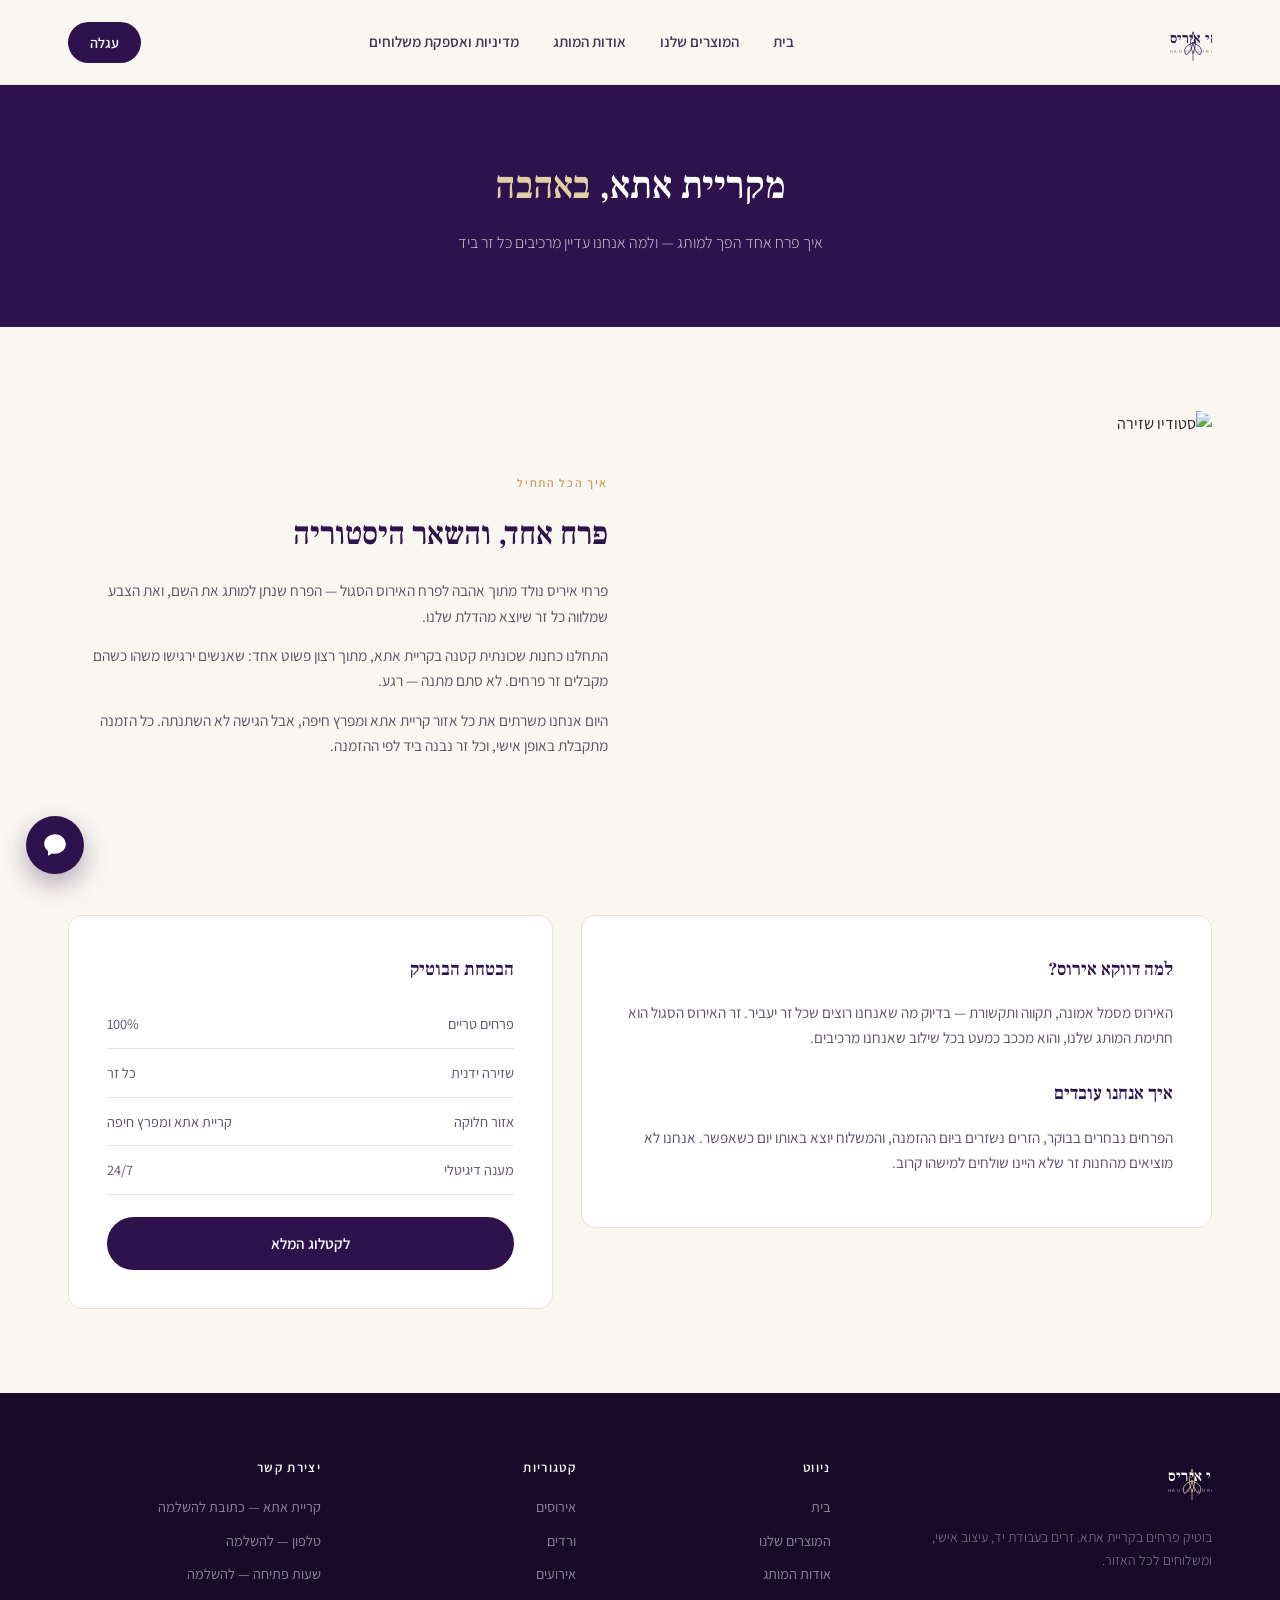
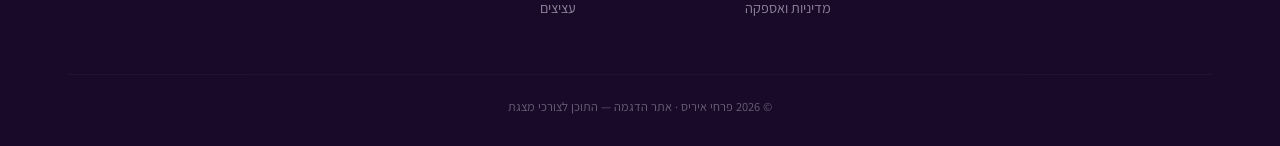
==== about.html @ 7eca82c5 "Add files via upload" ====
<!DOCTYPE html>
<html lang="he" dir="rtl">
<head>
<meta charset="UTF-8" />
<meta name="viewport" content="width=device-width, initial-scale=1.0" />
<title>אודות המותג — פרחי איריס</title>
<link rel="preconnect" href="https://fonts.googleapis.com">
<link href="https://fonts.googleapis.com/css2?family=Frank+Ruhl+Libre:wght@400;500;600;700&family=Assistant:wght@300;400;500;600;700&display=swap" rel="stylesheet">
<style>
:root{
  --iris-deep:#2D124D;
  --iris-night:#180A28;
  --iris-mid:#5B3A87;
  --iris-soft:#F3EEF8;
  --gold:#C5A059;
  --gold-soft:#E3CFA5;
  --cream:#FAF7F2;
  --line:#E6E1DA;
  --input-line:#CCC5B9;
  --muted:#8C7A6B;
  --ink:#241B2E;
  --white:#fff;
  --radius:14px;
}
*{box-sizing:border-box;margin:0;padding:0;}
html{scroll-behavior:smooth;}
body{font-family:'Assistant',sans-serif;background:var(--cream);color:var(--ink);line-height:1.65;overflow-x:hidden;-webkit-font-smoothing:antialiased;}
h1,h2,h3,.serif{font-family:'Frank Ruhl Libre',serif;font-weight:600;}
a{color:inherit;text-decoration:none;}
img{max-width:100%;display:block;}
.container{max-width:1200px;margin:0 auto;padding:0 28px;}
button{font-family:inherit;cursor:pointer;border:none;background:none;}

/* ---------- NAV ---------- */
.nav{position:sticky;top:0;z-index:50;background:rgba(250,247,242,.92);backdrop-filter:blur(14px);border-bottom:1px solid var(--line);}
.nav .container{display:flex;align-items:center;justify-content:space-between;height:84px;gap:24px;}
.brand{display:flex;align-items:center;}
.brand svg{width:190px;height:44px;}
.nav-links{display:flex;gap:34px;font-weight:600;font-size:.94rem;}
.nav-links a{position:relative;padding:4px 0;color:#42354F;transition:color .2s;}
.nav-links a:hover{color:var(--iris-deep);}
.nav-links a::after{content:"";position:absolute;right:0;bottom:-2px;width:0;height:1px;background:var(--gold);transition:width .25s;}
.nav-links a:hover::after{width:100%;}
.cart-btn{position:relative;display:flex;align-items:center;gap:8px;background:var(--iris-deep);color:#fff;padding:11px 22px;border-radius:999px;font-weight:600;font-size:.9rem;transition:background .2s;}
.cart-btn:hover{background:var(--iris-night);}
.cart-badge{position:absolute;top:-6px;left:-6px;background:var(--gold);color:var(--iris-night);font-size:.7rem;min-width:19px;height:19px;border-radius:50%;display:flex;align-items:center;justify-content:center;font-weight:700;}

/* ---------- BUTTONS ---------- */
.btn{display:inline-flex;align-items:center;justify-content:center;gap:9px;padding:14px 30px;border-radius:999px;font-weight:600;font-size:.95rem;transition:all .25s;letter-spacing:.01em;}
.btn-gold{background:var(--gold);color:#fff;}
.btn-gold:hover{background:#B18E48;}
.btn-outline{border:1px solid rgba(255,255,255,.55);color:#fff;}
.btn-outline:hover{background:rgba(255,255,255,.1);border-color:#fff;}
.btn-deep{background:var(--iris-deep);color:#fff;}
.btn-deep:hover{background:var(--iris-night);}
.btn-ghost{border:1px solid var(--input-line);color:var(--iris-deep);}
.btn-ghost:hover{border-color:var(--iris-deep);}

/* ---------- HERO ---------- */
.hero{position:relative;background:linear-gradient(120deg,#2D124D 0%,#3E1C63 55%,#4A2472 100%);color:#fff;padding:84px 0 96px;overflow:hidden;}
.hero::after{content:"";position:absolute;inset:0;background:radial-gradient(ellipse at 20% 30%,rgba(197,160,89,.18),transparent 60%);pointer-events:none;}
.hero .container{display:grid;grid-template-columns:1fr 1fr;align-items:center;gap:64px;position:relative;z-index:2;}
.hero-eyebrow{display:inline-flex;align-items:center;gap:9px;border:1px solid rgba(197,160,89,.5);padding:7px 18px;border-radius:999px;font-size:.78rem;font-weight:600;letter-spacing:.08em;margin-bottom:26px;color:var(--gold-soft);}
.hero-eyebrow .dot{width:6px;height:6px;border-radius:50%;background:var(--gold);}
.hero h1{font-size:3.5rem;line-height:1.18;margin-bottom:22px;font-weight:600;}
.hero h1 em{font-style:normal;color:var(--gold-soft);}
.hero p{font-size:1.08rem;max-width:480px;opacity:.86;margin-bottom:32px;font-weight:300;}
.hero-ctas{display:flex;gap:14px;flex-wrap:wrap;}

.hero-tags{display:flex;gap:10px;flex-wrap:wrap;margin-top:34px;padding-top:26px;border-top:1px solid rgba(255,255,255,.14);}
.hero-tag{display:flex;align-items:center;gap:8px;border:1px solid rgba(255,255,255,.2);border-radius:999px;padding:8px 18px;font-size:.82rem;}
.hero-tag strong{color:var(--gold-soft);font-weight:700;letter-spacing:.02em;}
.hero-tag span{opacity:.78;}

.hero-photo{position:relative;border-radius:var(--radius);overflow:hidden;aspect-ratio:4/5;max-height:520px;box-shadow:0 30px 60px rgba(0,0,0,.35);}
.hero-photo img{width:100%;height:100%;object-fit:cover;}
.hero-photo::after{content:"";position:absolute;inset:0;border:1px solid rgba(197,160,89,.35);border-radius:var(--radius);pointer-events:none;}

/* ---------- SIGNATURE ---------- */
.signature{margin-top:-46px;position:relative;z-index:3;}
.signature-card{background:#fff;border:1px solid var(--line);border-radius:var(--radius);display:flex;align-items:center;justify-content:space-between;gap:30px;padding:30px 38px;box-shadow:0 8px 30px rgba(45,18,77,.07);}
.signature-card .tag{display:inline-block;border:1px solid var(--gold);color:var(--gold);font-weight:600;padding:4px 14px;border-radius:999px;font-size:.72rem;letter-spacing:.06em;margin-bottom:10px;}
.signature-card h3{font-size:1.45rem;color:var(--iris-deep);margin-bottom:4px;}
.signature-card p{color:var(--muted);max-width:460px;font-size:.92rem;}
.signature-price{font-size:1.9rem;font-weight:700;color:var(--iris-deep);white-space:nowrap;font-family:'Frank Ruhl Libre',serif;}

/* ---------- SECTIONS ---------- */
section{padding:84px 0;}
.section-head{text-align:center;max-width:620px;margin:0 auto 46px;}
.section-head .kicker{color:var(--gold);font-weight:600;letter-spacing:.14em;font-size:.74rem;text-transform:uppercase;}
.section-head h2{font-size:2.15rem;color:var(--iris-deep);margin:12px 0 12px;}
.section-head p{color:var(--muted);font-size:.95rem;}

/* ---------- CATEGORIES ---------- */
.cat-grid{display:grid;grid-template-columns:repeat(3,1fr);gap:26px;}
.cat-card{background:#fff;border:1px solid var(--line);border-radius:var(--radius);overflow:hidden;transition:border-color .25s,transform .25s;display:block;}
.cat-card:hover{border-color:var(--gold);transform:translateY(-3px);}
.cat-card .cat-img{height:220px;width:100%;overflow:hidden;}
.cat-card .cat-img img{width:100%;height:100%;object-fit:cover;transition:transform .6s ease;}
.cat-card:hover .cat-img img{transform:scale(1.05);}
.cat-card h4{font-size:1.02rem;font-weight:600;color:var(--iris-deep);padding:18px 20px;text-align:center;font-family:'Frank Ruhl Libre',serif;}
.cat-card.featured{border-color:var(--gold);position:relative;}
.cat-card.featured::before{content:"חתימת המותג";position:absolute;top:14px;right:14px;z-index:2;background:rgba(24,10,40,.82);backdrop-filter:blur(4px);color:var(--gold-soft);font-size:.68rem;font-weight:600;padding:5px 13px;border-radius:999px;letter-spacing:.04em;}

/* ---------- PRODUCTS ---------- */
.product-grid{display:grid;grid-template-columns:repeat(4,1fr);gap:24px;}
.product-card{background:#fff;border:1px solid var(--line);border-radius:var(--radius);overflow:hidden;transition:border-color .25s,transform .25s;display:flex;flex-direction:column;}
.product-card:hover{border-color:var(--gold);transform:translateY(-3px);}
.product-art{height:250px;position:relative;overflow:hidden;background:var(--iris-soft);}
.product-art img{width:100%;height:100%;object-fit:cover;transition:transform .6s ease;}
.product-card:hover .product-art img{transform:scale(1.05);}
.badge-stack{position:absolute;top:12px;right:12px;display:flex;flex-direction:column;gap:6px;align-items:flex-end;z-index:2;}
.badge-stack .badge{background:rgba(24,10,40,.78);backdrop-filter:blur(5px);color:var(--gold-soft);font-size:.66rem;font-weight:600;padding:5px 12px;border-radius:999px;white-space:nowrap;letter-spacing:.02em;}
.badge-stack .badge.bestseller{background:var(--gold);color:#fff;}
.product-body{padding:20px;flex:1;display:flex;flex-direction:column;gap:7px;}
.product-body h4{font-size:1.05rem;color:var(--iris-deep);font-family:'Frank Ruhl Libre',serif;}
.product-body p{font-size:.85rem;color:var(--muted);flex:1;line-height:1.6;}
.product-foot{display:flex;align-items:center;justify-content:space-between;margin-top:14px;padding-top:14px;border-top:1px solid var(--line);}
.price{font-weight:700;font-size:1.12rem;color:var(--iris-deep);font-family:'Frank Ruhl Libre',serif;}
.add-btn{border:1px solid var(--input-line);color:var(--iris-deep);padding:8px 18px;border-radius:999px;font-weight:600;font-size:.82rem;transition:all .2s;}
.add-btn:hover{background:var(--iris-deep);color:#fff;border-color:var(--iris-deep);}

.cat-filters{display:flex;gap:10px;justify-content:center;flex-wrap:wrap;margin-bottom:42px;}
.cat-filters button{padding:9px 20px;border-radius:999px;background:transparent;border:1px solid var(--line);font-weight:600;font-size:.86rem;color:var(--muted);transition:all .2s;}
.cat-filters button:hover{border-color:var(--gold);color:var(--iris-deep);}
.cat-filters button.active{background:var(--iris-deep);color:#fff;border-color:var(--iris-deep);}

/* ---------- DELIVERY CHECKER (thin horizontal) ---------- */
.delivery-strip{border-top:1px solid var(--line);border-bottom:1px solid var(--line);padding:26px 0;background:transparent;}
.delivery-strip .container{display:flex;align-items:center;gap:22px;flex-wrap:wrap;}
.delivery-strip .dc-label{display:flex;align-items:center;gap:11px;font-weight:600;color:var(--iris-deep);font-size:.95rem;white-space:nowrap;}
.delivery-strip .dc-label small{display:block;font-weight:400;color:var(--muted);font-size:.8rem;}
.delivery-form{display:flex;gap:10px;flex:1;min-width:280px;}
.delivery-form input{flex:1;background:transparent;border:none;border-bottom:1px solid var(--input-line);padding:10px 4px;font-family:inherit;font-size:.92rem;color:var(--ink);transition:border-color .2s;}
.delivery-form input:focus{outline:none;border-bottom-color:var(--gold);}
.delivery-form button{background:var(--gold);color:#fff;padding:11px 26px;border-radius:999px;font-weight:600;font-size:.86rem;white-space:nowrap;transition:background .2s;}
.delivery-form button:hover{background:#B18E48;}
.dc-result{width:100%;font-size:.88rem;font-weight:600;display:none;padding-top:4px;}
.dc-result.ok{display:block;color:#3E7A50;}
.dc-result.no{display:block;color:#A8515F;}

/* ---------- STORY ---------- */
.story{background:#fff;border-top:1px solid var(--line);border-bottom:1px solid var(--line);}
.story .container{display:grid;grid-template-columns:1fr 1fr;align-items:center;gap:64px;}
.story-photo{border-radius:var(--radius);overflow:hidden;aspect-ratio:1/1;max-height:420px;}
.story-photo img{width:100%;height:100%;object-fit:cover;}
.story-text .kicker{color:var(--gold);font-weight:600;font-size:.74rem;text-transform:uppercase;letter-spacing:.14em;}
.story-text h2{font-size:2rem;color:var(--iris-deep);margin:12px 0 18px;}
.story-text p{color:#5C5064;margin-bottom:14px;font-size:.96rem;}

/* ---------- CONCIERGE ---------- */
.concierge{background:var(--iris-night);color:#fff;border-radius:var(--radius);padding:62px 52px;border:1px solid rgba(197,160,89,.25);}
.concierge-inner{display:flex;align-items:center;justify-content:space-between;gap:44px;flex-wrap:wrap;}
.concierge h2{font-size:1.85rem;margin-bottom:12px;}
.concierge h2 em{font-style:normal;color:var(--gold-soft);}
.concierge p{opacity:.8;max-width:460px;font-size:.95rem;font-weight:300;}
.concierge-bubble{background:rgba(255,255,255,.05);border:1px solid rgba(255,255,255,.14);border-radius:var(--radius);padding:22px 26px;max-width:320px;}
.concierge-bubble .who{display:flex;align-items:center;gap:10px;font-weight:600;margin-bottom:10px;font-size:.9rem;}
.concierge-bubble .who .avatar{width:34px;height:34px;border-radius:50%;background:var(--gold);display:flex;align-items:center;justify-content:center;color:#fff;font-weight:700;font-size:.9rem;}
.concierge-bubble p{font-size:.88rem;opacity:.82;font-weight:300;}

/* ---------- FOOTER ---------- */
footer{background:var(--iris-night);color:#CFC4DA;padding:64px 0 28px;}
.footer-grid{display:grid;grid-template-columns:1.6fr 1fr 1fr 1.2fr;gap:44px;margin-bottom:44px;}
.footer-brand svg{width:200px;height:46px;margin-bottom:14px;}
.footer-grid p{opacity:.6;max-width:290px;font-size:.88rem;font-weight:300;}
footer h5{color:#fff;margin-bottom:16px;font-size:.82rem;letter-spacing:.1em;text-transform:uppercase;font-weight:600;}
footer ul{list-style:none;}
footer li{margin-bottom:10px;opacity:.65;font-size:.9rem;}
footer a:hover{color:var(--gold-soft);}
.footer-bottom{border-top:1px solid rgba(255,255,255,.08);padding-top:22px;text-align:center;font-size:.78rem;opacity:.45;}

/* ---------- CART DRAWER ---------- */
.overlay{position:fixed;inset:0;background:rgba(24,10,40,.5);opacity:0;pointer-events:none;transition:opacity .3s;z-index:80;}
.overlay.open{opacity:1;pointer-events:auto;}
.cart-drawer{position:fixed;top:0;left:0;height:100%;width:400px;max-width:92vw;background:#fff;transform:translateX(-100%);transition:transform .35s cubic-bezier(.4,0,.2,1);z-index:90;display:flex;flex-direction:column;}
.cart-drawer.open{transform:translateX(0);}
.cart-head{padding:24px;border-bottom:1px solid var(--line);display:flex;align-items:center;justify-content:space-between;}
.cart-head h3{color:var(--iris-deep);font-size:1.1rem;}
.cart-close{font-size:1.3rem;color:var(--muted);}
.cart-items{flex:1;overflow-y:auto;padding:10px 24px;}
.cart-row{display:flex;gap:14px;align-items:center;padding:16px 0;border-bottom:1px solid var(--line);}
.cart-row .thumb{width:62px;height:62px;border-radius:10px;flex-shrink:0;overflow:hidden;}
.cart-row .thumb img{width:100%;height:100%;object-fit:cover;}
.cart-row .info{flex:1;}
.cart-row .info h5{font-size:.92rem;color:var(--iris-deep);font-weight:600;}
.cart-row .qty{display:flex;align-items:center;gap:10px;margin-top:6px;}
.cart-row .qty button{width:24px;height:24px;border-radius:50%;border:1px solid var(--line);color:var(--iris-deep);font-weight:600;line-height:1;}
.cart-row .remove{color:#A8515F;font-size:.76rem;margin-top:5px;}
.cart-foot{padding:22px 24px;border-top:1px solid var(--line);}
.cart-total{display:flex;justify-content:space-between;font-weight:700;font-size:1.1rem;color:var(--iris-deep);margin-bottom:16px;}
.cart-empty{text-align:center;padding:60px 20px;color:var(--muted);font-size:.92rem;}

/* ---------- CHAT ---------- */
.chat-launcher{position:fixed;bottom:26px;left:26px;z-index:95;width:58px;height:58px;border-radius:50%;background:var(--iris-deep);display:flex;align-items:center;justify-content:center;box-shadow:0 10px 26px rgba(45,18,77,.35);transition:transform .25s;}
.chat-launcher:hover{transform:scale(1.06);}
.chat-launcher svg{width:26px;height:26px;color:#fff;}
.chat-panel{position:fixed;bottom:98px;left:26px;width:370px;max-width:90vw;height:520px;max-height:72vh;background:#fff;border-radius:var(--radius);box-shadow:0 26px 60px rgba(24,10,40,.3);display:flex;flex-direction:column;overflow:hidden;z-index:96;transform:translateY(16px) scale(.97);opacity:0;pointer-events:none;transition:all .25s;}
.chat-panel.open{transform:translateY(0) scale(1);opacity:1;pointer-events:auto;}
.chat-head{background:var(--iris-deep);color:#fff;padding:16px 20px;display:flex;align-items:center;gap:12px;}
.chat-head .avatar{width:36px;height:36px;border-radius:50%;background:var(--gold);color:#fff;display:flex;align-items:center;justify-content:center;font-weight:700;}
.chat-head h4{font-size:.92rem;font-weight:600;}
.chat-head span{font-size:.72rem;opacity:.7;}
.chat-close{margin-right:auto;color:#fff;font-size:1.1rem;opacity:.7;}
.chat-body{flex:1;overflow-y:auto;padding:18px;display:flex;flex-direction:column;gap:10px;background:var(--cream);}
.msg{max-width:82%;padding:11px 15px;border-radius:14px;font-size:.88rem;line-height:1.6;}
.msg.bot{background:#fff;border:1px solid var(--line);align-self:flex-start;border-bottom-left-radius:4px;}
.msg.user{background:var(--iris-deep);color:#fff;align-self:flex-end;border-bottom-right-radius:4px;}
.chat-input-row{display:flex;gap:8px;padding:14px;border-top:1px solid var(--line);background:#fff;}
.chat-input-row input{flex:1;border:1px solid var(--input-line);border-radius:999px;padding:11px 18px;font-family:inherit;font-size:.88rem;}
.chat-input-row input:focus{outline:none;border-color:var(--gold);}
.chat-input-row button{background:var(--iris-deep);color:#fff;width:40px;height:40px;border-radius:50%;display:flex;align-items:center;justify-content:center;flex-shrink:0;}
.chat-input-row button svg{width:17px;height:17px;}
.typing{display:flex;gap:4px;}
.typing span{width:6px;height:6px;border-radius:50%;background:#B9A6D0;animation:blink 1.2s infinite;}
.typing span:nth-child(2){animation-delay:.2s;}
.typing span:nth-child(3){animation-delay:.4s;}
@keyframes blink{0%,100%{opacity:.3;}50%{opacity:1;}}

/* ---------- CHECKOUT ---------- */
.checkout-shell{border:1px solid var(--line);border-radius:var(--radius);overflow:hidden;display:grid;grid-template-columns:1.35fr 1fr;background:#fff;min-height:560px;}
.checkout-main{padding:38px 40px;}
.checkout-aside{background:var(--iris-night);color:#fff;padding:38px 34px;}
.checkout-aside h3{color:#fff;font-size:1.05rem;margin-bottom:22px;padding-bottom:14px;border-bottom:1px solid rgba(255,255,255,.12);letter-spacing:.02em;}
.checkout-aside .order-line{display:flex;justify-content:space-between;padding:12px 0;border-bottom:1px solid rgba(255,255,255,.08);font-size:.88rem;color:#D6CBE0;}
.checkout-aside .order-line span:last-child{color:var(--gold-soft);font-weight:600;white-space:nowrap;}
.checkout-aside .order-total{display:flex;justify-content:space-between;align-items:baseline;margin-top:22px;padding-top:18px;border-top:1px solid rgba(197,160,89,.3);}
.checkout-aside .order-total span:first-child{font-size:.9rem;opacity:.75;}
.checkout-aside .order-total span:last-child{font-size:1.6rem;font-weight:700;color:var(--gold-soft);font-family:'Frank Ruhl Libre',serif;}
.checkout-aside .aside-note{margin-top:26px;padding-top:20px;border-top:1px solid rgba(255,255,255,.08);font-size:.8rem;opacity:.55;line-height:1.7;font-weight:300;}
.checkout-empty{color:rgba(255,255,255,.5);font-size:.88rem;}
.checkout-empty a{color:var(--gold-soft);text-decoration:underline;}

.checkout-progress{display:flex;align-items:center;margin-bottom:34px;}
.checkout-progress .step{display:flex;align-items:center;gap:10px;}
.checkout-progress .circle{width:30px;height:30px;border-radius:50%;border:1px solid var(--input-line);color:var(--muted);font-weight:600;display:flex;align-items:center;justify-content:center;font-size:.82rem;transition:all .3s;flex-shrink:0;}
.checkout-progress .label{font-size:.82rem;font-weight:600;color:var(--muted);transition:color .3s;white-space:nowrap;}
.checkout-progress .line{flex:1;height:1px;background:var(--line);margin:0 16px;}
.checkout-progress .step.active .circle{background:var(--iris-deep);border-color:var(--iris-deep);color:#fff;}
.checkout-progress .step.active .label{color:var(--iris-deep);}
.checkout-progress .step.done .circle{background:var(--gold);border-color:var(--gold);color:#fff;}
.checkout-progress .step.done .label{color:var(--gold);}
@media(max-width:700px){.checkout-progress .label{display:none;}}

.step-panel{display:none;}
.step-panel.active{display:block;}
.checkout-main h3{color:var(--iris-deep);font-size:1.15rem;margin-bottom:6px;}
.checkout-main .sub{color:var(--muted);font-size:.86rem;margin-bottom:24px;}
.field{margin-bottom:18px;}
.field label{display:block;font-weight:600;font-size:.78rem;color:var(--muted);margin-bottom:7px;letter-spacing:.02em;}
.field input,.field textarea{width:100%;padding:12px 14px;border:1px solid var(--input-line);border-radius:8px;font-family:inherit;font-size:.92rem;color:var(--ink);background:#fff;transition:border-color .2s;}
.field input:focus,.field textarea:focus{outline:none;border-color:var(--gold);}
.field-row{display:grid;grid-template-columns:1fr 1fr;gap:14px;}
.demo-flag{border:1px solid var(--gold);background:rgba(197,160,89,.07);color:#8A6B2E;padding:11px 15px;border-radius:8px;font-size:.82rem;font-weight:600;margin-bottom:22px;}

.tone-buttons{display:flex;gap:8px;flex-wrap:wrap;margin-bottom:16px;}
.tone-btn{padding:9px 17px;border-radius:999px;border:1px solid var(--input-line);font-weight:600;font-size:.82rem;color:var(--iris-deep);transition:all .2s;}
.tone-btn:hover{border-color:var(--gold);background:rgba(197,160,89,.08);}
.tone-btn.active{background:var(--iris-deep);color:#fff;border-color:var(--iris-deep);}
.tone-btn.loading{opacity:.5;pointer-events:none;}
.greeting-card{background:var(--cream);border:1px solid var(--line);border-radius:10px;padding:20px;}
.greeting-card textarea{width:100%;min-height:110px;border:none;background:none;font-family:'Frank Ruhl Libre',serif;font-size:1.02rem;color:var(--iris-deep);resize:vertical;line-height:1.75;padding:0;}
.greeting-card textarea:focus{outline:none;}
.regen-row{display:flex;justify-content:flex-end;margin-top:10px;}
.regen-btn{font-size:.8rem;color:var(--muted);display:flex;align-items:center;gap:6px;transition:color .2s;}
.regen-btn:hover{color:var(--gold);}
.step-nav{display:flex;justify-content:space-between;margin-top:28px;gap:14px;}

.success-screen{text-align:center;padding:90px 20px;background:#fff;border:1px solid var(--line);border-radius:var(--radius);}
.success-screen .check{width:76px;height:76px;border-radius:50%;background:rgba(197,160,89,.12);color:var(--gold);display:flex;align-items:center;justify-content:center;margin:0 auto 24px;}
.success-screen .check svg{width:38px;height:38px;}
.success-screen h2{color:var(--iris-deep);margin-bottom:12px;}
.success-screen p{color:var(--muted);margin-bottom:6px;font-size:.92rem;}

/* ---------- PAGE HEADER (about / policy) ---------- */
.page-head{background:var(--iris-deep);color:#fff;padding:70px 0;text-align:center;}
.page-head h1{font-size:2.4rem;margin-bottom:12px;}
.page-head h1 em{font-style:normal;color:var(--gold-soft);}
.page-head p{opacity:.75;max-width:560px;margin:0 auto;font-weight:300;}
.panel{background:#fff;border:1px solid var(--line);border-radius:var(--radius);padding:38px;}
.panel h3{color:var(--iris-deep);margin-bottom:16px;font-size:1.15rem;}
.panel p{color:#5C5064;font-size:.95rem;margin-bottom:14px;}
.policy-grid{display:grid;grid-template-columns:1.3fr 1fr;gap:28px;align-items:start;}
.order-line{display:flex;justify-content:space-between;padding:12px 0;border-bottom:1px solid var(--line);font-size:.9rem;color:#5C5064;}

/* ---------- RESPONSIVE ---------- */
@media(max-width:980px){
  .hero .container{grid-template-columns:1fr;text-align:center;}
  .hero p{margin-inline:auto;}
  .hero-ctas,.hero-tags{justify-content:center;}
  .hero-photo{max-height:380px;order:-1;}
  .cat-grid{grid-template-columns:repeat(2,1fr);}
  .product-grid{grid-template-columns:repeat(2,1fr);}
  .footer-grid{grid-template-columns:1fr 1fr;}
  .story .container{grid-template-columns:1fr;}
  .checkout-shell{grid-template-columns:1fr;}
  .policy-grid{grid-template-columns:1fr;}
  .nav-links{display:none;}
  .concierge-inner{flex-direction:column;text-align:center;}
}
@media(max-width:560px){
  .hero h1{font-size:2.3rem;}
  .cat-grid,.product-grid,.footer-grid{grid-template-columns:1fr;}
  .chat-panel{width:94vw;left:3vw;}
  .signature-card{flex-direction:column;text-align:center;}
  .checkout-main,.checkout-aside{padding:28px 22px;}
  .brand svg{width:150px;}
}

</style>
</head>
<body>

<nav class="nav">
  <div class="container">
    <a href="index.html" class="brand">
      <svg viewBox="0 0 450 100" xmlns="http://www.w3.org/2000/svg">
        <g transform="translate(370, 12)" fill="none" stroke="#2D124D" stroke-width="1.8" stroke-linecap="round" stroke-linejoin="round">
          <path d="M35 15 C30 28 25 40 35 65 C45 40 40 28 35 15 Z"/>
          <path d="M35 40 C20 45 10 55 18 68 C28 65 32 52 35 40 Z"/>
          <path d="M35 40 C50 45 60 55 52 68 C42 65 38 52 35 40 Z"/>
          <line x1="35" y1="65" x2="35" y2="82" stroke="#2D124D" stroke-width="1.5"/>
        </g>
        <text x="350" y="52" text-anchor="end" font-family="'Frank Ruhl Libre',serif" font-size="34" font-weight="600" fill="#2D124D" letter-spacing="1">פרחי איריס</text>
        <text x="350" y="76" text-anchor="end" font-family="'Assistant',sans-serif" font-size="11" font-weight="500" fill="#8C7A6B" letter-spacing="4">HAUTE FLORAL STUDIO</text>
      </svg>
    </a>
    <div class="nav-links">
      <a href="index.html">בית</a>
      <a href="catalog.html">המוצרים שלנו</a>
      <a href="about.html">אודות המותג</a>
      <a href="policy.html">מדיניות ואספקת משלוחים</a>
    </div>
    <button class="cart-btn" onclick="openCart()">עגלה <span class="cart-badge" style="display:none">0</span></button>
  </div>
</nav>

<header class="page-head">
  <div class="container">
    <h1>מקריית אתא, <em>באהבה</em></h1>
    <p>איך פרח אחד הפך למותג — ולמה אנחנו עדיין מרכיבים כל זר ביד</p>
  </div>
</header>

<section>
  <div class="container">
    <div class="story" style="background:none;border:none;padding:0">
      <div class="container" style="padding:0">
        <div class="story-photo">
          <img src="https://images.unsplash.com/photo-1561181286-d3fee7d55364?auto=format&fit=crop&w=800&q=85" alt="סטודיו שזירה" />
        </div>
        <div class="story-text">
          <span class="kicker">איך הכל התחיל</span>
          <h2>פרח אחד, והשאר היסטוריה</h2>
          <p>פרחי איריס נולד מתוך אהבה לפרח האירוס הסגול — הפרח שנתן למותג את השם, ואת הצבע שמלווה כל זר שיוצא מהדלת שלנו.</p>
          <p>התחלנו כחנות שכונתית קטנה בקריית אתא, מתוך רצון פשוט אחד: שאנשים ירגישו משהו כשהם מקבלים זר פרחים. לא סתם מתנה — רגע.</p>
          <p>היום אנחנו משרתים את כל אזור קריית אתא ומפרץ חיפה, אבל הגישה לא השתנתה. כל הזמנה מתקבלת באופן אישי, וכל זר נבנה ביד לפי ההזמנה.</p>
        </div>
      </div>
    </div>
  </div>
</section>

<section style="padding-top:0">
  <div class="container">
    <div class="policy-grid">
      <div class="panel">
        <h3>למה דווקא אירוס?</h3>
        <p>האירוס מסמל אמונה, תקווה ותקשורת — בדיוק מה שאנחנו רוצים שכל זר יעביר. זר האירוס הסגול הוא חתימת המותג שלנו, והוא מככב כמעט בכל שילוב שאנחנו מרכיבים.</p>
        <h3 style="margin-top:28px">איך אנחנו עובדים</h3>
        <p>הפרחים נבחרים בבוקר, הזרים נשזרים ביום ההזמנה, והמשלוח יוצא באותו יום כשאפשר. אנחנו לא מוציאים מהחנות זר שלא היינו שולחים למישהו קרוב.</p>
      </div>
      <div class="panel">
        <h3>הבטחת הבוטיק</h3>
        <div class="order-line"><span>פרחים טריים</span><span>100%</span></div>
        <div class="order-line"><span>שזירה ידנית</span><span>כל זר</span></div>
        <div class="order-line"><span>אזור חלוקה</span><span>קריית אתא ומפרץ חיפה</span></div>
        <div class="order-line"><span>מענה דיגיטלי</span><span>24/7</span></div>
        <a href="catalog.html" class="btn btn-deep" style="width:100%;margin-top:22px">לקטלוג המלא</a>
      </div>
    </div>
  </div>
</section>

<footer id="contact">
  <div class="container">
    <div class="footer-grid">
      <div>
        <div class="footer-brand">
          <svg viewBox="0 0 450 100" xmlns="http://www.w3.org/2000/svg">
            <g transform="translate(370, 12)" fill="none" stroke="#E3CFA5" stroke-width="1.8" stroke-linecap="round" stroke-linejoin="round">
              <path d="M35 15 C30 28 25 40 35 65 C45 40 40 28 35 15 Z"/>
              <path d="M35 40 C20 45 10 55 18 68 C28 65 32 52 35 40 Z"/>
              <path d="M35 40 C50 45 60 55 52 68 C42 65 38 52 35 40 Z"/>
              <line x1="35" y1="65" x2="35" y2="82" stroke="#E3CFA5" stroke-width="1.5"/>
            </g>
            <text x="350" y="52" text-anchor="end" font-family="'Frank Ruhl Libre',serif" font-size="34" font-weight="600" fill="#ffffff" letter-spacing="1">פרחי איריס</text>
            <text x="350" y="76" text-anchor="end" font-family="'Assistant',sans-serif" font-size="11" font-weight="500" fill="#A99BB5" letter-spacing="4">HAUTE FLORAL STUDIO</text>
          </svg>
        </div>
        <p>בוטיק פרחים בקריית אתא. זרים בעבודת יד, עיצוב אישי, ומשלוחים לכל האזור.</p>
      </div>
      <div>
        <h5>ניווט</h5>
        <ul>
          <li><a href="index.html">בית</a></li>
          <li><a href="catalog.html">המוצרים שלנו</a></li>
          <li><a href="about.html">אודות המותג</a></li>
          <li><a href="policy.html">מדיניות ואספקה</a></li>
        </ul>
      </div>
      <div>
        <h5>קטגוריות</h5>
        <ul>
          <li><a href="catalog.html#signature">אירוסים</a></li>
          <li><a href="catalog.html#roses">ורדים</a></li>
          <li><a href="catalog.html#events">אירועים</a></li>
          <li><a href="catalog.html#plants">עציצים</a></li>
        </ul>
      </div>
      <div>
        <h5>יצירת קשר</h5>
        <ul>
          <li>קריית אתא — כתובת להשלמה</li>
          <li>טלפון — להשלמה</li>
          <li>שעות פתיחה — להשלמה</li>
        </ul>
      </div>
    </div>
    <div class="footer-bottom">© <span id="year"></span> פרחי איריס · אתר הדגמה — התוכן לצורכי מצגת</div>
  </div>
</footer>

<div class="overlay" id="cartOverlay" onclick="closeCart()"></div>
<div class="cart-drawer" id="cartDrawer">
  <div class="cart-head"><h3>העגלה שלך</h3><button class="cart-close" onclick="closeCart()">✕</button></div>
  <div class="cart-items" id="cartItems"></div>
  <div class="cart-foot">
    <div class="cart-total"><span>סה"כ</span><span id="cartTotalValue">₪0</span></div>
    <a href="checkout.html" class="btn btn-deep" style="width:100%">מעבר לתשלום</a>
  </div>
</div>

<button class="chat-launcher" onclick="toggleChat()" aria-label="פתח צ'אט">
  <svg viewBox="0 0 24 24" fill="currentColor"><path d="M12 2C6.48 2 2 5.94 2 10.75c0 2.62 1.36 4.96 3.5 6.53V22l4.02-2.2c.8.15 1.62.23 2.48.23 5.52 0 10-3.94 10-8.75S17.52 2 12 2z"/></svg>
</button>
<div class="chat-panel" id="chatPanel">
  <div class="chat-head">
    <div class="avatar">מ</div>
    <div><h4>מיכל</h4><span>הסוכנת הדיגיטלית · פרחי איריס</span></div>
    <button class="chat-close" onclick="toggleChat()">✕</button>
  </div>
  <div class="chat-body" id="chatBody"></div>
  <form class="chat-input-row" onsubmit="sendChat(event)">
    <input type="text" id="chatInput" placeholder="כתבו הודעה..." autocomplete="off" />
    <button type="submit" aria-label="שלח"><svg viewBox="0 0 24 24" fill="currentColor"><path d="M2 21l21-9L2 3v7l15 2-15 2z"/></svg></button>
  </form>
</div>

<script>
/* פרחי איריס — קטלוג מוצרים (תמונות דוגמה — להחלפה בצילומים אמיתיים של החנות) */

const IMG = {
  iris: "https://images.pexels.com/photos/193039/pexels-photo-193039.jpeg?auto=compress&cs=tinysrgb&w=900",
  irisWhite: "https://images.unsplash.com/photo-1490750967868-88aa4486c946?auto=format&fit=crop&w=900&q=80",
  redRoses: "https://images.unsplash.com/photo-1526047932273-341f2a7631f9?auto=format&fit=crop&w=900&q=80",
  pastelRoses: "https://images.unsplash.com/photo-1487070183336-b863922373d4?auto=format&fit=crop&w=900&q=80",
  seasonal: "https://images.unsplash.com/photo-1563241527-3004b7be0ffd?auto=format&fit=crop&w=900&q=80",
  event: "https://images.unsplash.com/photo-1521520368710-3ab197656d60?auto=format&fit=crop&w=900&q=80",
  thanks: "https://images.unsplash.com/photo-1519378058457-4c29a0a2efac?auto=format&fit=crop&w=900&q=80",
  sympathy: "https://images.unsplash.com/photo-1455659817273-f96807779a8a?auto=format&fit=crop&w=900&q=80",
  orchid: "https://images.unsplash.com/photo-1618080578815-335456280012?auto=format&fit=crop&w=900&q=80",
  studio: "https://images.unsplash.com/photo-1561181286-d3fee7d55364?auto=format&fit=crop&w=1000&q=85",
};

const PRODUCTS = [
  {
    id: "iris-signature",
    name: "זר האירוס הסגול",
    tag: "חתימת פרחי איריס",
    category: "signature",
    desc: "הזר שעליו נבנה המותג — אירוסים סגולים טריים, עטופים בעדינות עם ירק טבעי.",
    price: 189,
    oldPrice: null,
    img: IMG.iris,
    badges: ["הכי נמכר", "טרי מהבוקר"],
  },
  {
    id: "iris-white-rose",
    name: "אירוסים וורדים לבנים",
    tag: null,
    category: "signature",
    desc: "שילוב עדין של אירוסים סגולים וורדים לבנים — קלאסי ומרגש.",
    price: 219,
    oldPrice: 249,
    img: IMG.irisWhite,
    badges: ["טרי מהבוקר"],
  },
  {
    id: "red-roses-classic",
    name: "זר ורדים אדומים קלאסי",
    tag: null,
    category: "roses",
    desc: "12 ורדים אדומים טריים, זר מושלם לרגעים רומנטיים.",
    price: 159,
    oldPrice: null,
    img: IMG.redRoses,
    badges: ["הכי נמכר"],
  },
  {
    id: "pastel-roses",
    name: "זר ורדים פסטל",
    tag: null,
    category: "roses",
    desc: "ורדים בגווני אפרסק וורוד רך, עדינים ומלאי אור.",
    price: 169,
    oldPrice: null,
    img: IMG.pastelRoses,
    badges: [],
  },
  {
    id: "seasonal-mix",
    name: "זר צבעוני עונתי",
    tag: "פופולרי",
    category: "seasonal",
    desc: "מבחר הפרחים הטריים ביותר של השבוע — כל זר קצת שונה, כולם קסומים.",
    price: 139,
    oldPrice: null,
    img: IMG.seasonal,
    badges: ["טרי מהבוקר", "משלוח מהיר"],
  },
  {
    id: "event-luxury",
    name: "זר לאירוע מפואר",
    tag: null,
    category: "events",
    desc: "זר גדול ומרשים לחתונות, ימי הולדת עגולים ואירועים מיוחדים.",
    price: 349,
    oldPrice: 390,
    img: IMG.event,
    badges: [],
  },
  {
    id: "thank-you-small",
    name: 'זר "תודה" עדין',
    tag: null,
    category: "thanks",
    desc: "זר קטן וקסום שאומר תודה בדיוק כמו שצריך.",
    price: 99,
    oldPrice: null,
    img: IMG.thanks,
    badges: ["משלוח מהיר"],
  },
  {
    id: "sympathy-white",
    name: "זר ניחומים לבן וסגול",
    tag: null,
    category: "sympathy",
    desc: "זר רגוע ומכבד, לבן וסגול, לרגעים של תמיכה ואהבה.",
    price: 179,
    oldPrice: null,
    img: IMG.sympathy,
    badges: [],
  },
  {
    id: "orchid-plant",
    name: "עציץ סחלב סגול",
    tag: null,
    category: "plants",
    desc: "סחלב מרשים בעציץ מעוצב — מתנה שנשארת ופורחת שוב ושוב.",
    price: 129,
    oldPrice: null,
    img: IMG.orchid,
    badges: [],
  },
];

const CATEGORIES = [
  { id: "signature", name: "אירוסים · חתימת המותג", featured: true, img: IMG.iris },
  { id: "roses", name: "ורדים", img: IMG.redRoses },
  { id: "seasonal", name: "זרים עונתיים", img: IMG.seasonal },
  { id: "events", name: "אירועים וחתונות", img: IMG.event },
  { id: "sympathy", name: "ניחומים", img: IMG.sympathy },
  { id: "plants", name: "עציצים וסחלבים", img: IMG.orchid },
];

const DELIVERY_AREAS = {
  "קריית אתא": "משלוח באותו יום — הזמנה עד 14:00",
  "חיפה": "משלוח באותו יום — הזמנה עד 13:00",
  "קריית ביאליק": "משלוח באותו יום — הזמנה עד 13:00",
  "קריית מוצקין": "משלוח באותו יום — הזמנה עד 13:00",
  "קריית ים": "משלוח למחרת",
  "קריית חיים": "משלוח באותו יום — הזמנה עד 13:00",
  "נשר": "משלוח באותו יום — הזמנה עד 13:00",
  "טירת כרמל": "משלוח למחרת",
  "עכו": "משלוח למחרת",
  "יגור": "משלוח למחרת",
};

const GREETING_TONES = [
  { id: "romantic", label: "רומנטי" },
  { id: "birthday", label: "יום הולדת" },
  { id: "touching", label: "מרגש" },
  { id: "funny", label: "מצחיק" },
  { id: "congrats", label: "מזל טוב" },
  { id: "thanks", label: "תודה" },
  { id: "recovery", label: "החלמה" },
  { id: "sympathy", label: "ניחומים" },
];

function findProduct(id) {
  return PRODUCTS.find((p) => p.id === id);
}

function productCardHTML(p) {
  const badges = [p.tag, ...(p.badges || [])].filter(Boolean);
  return `
    <div class="product-card">
      <div class="product-art">
        <img src="${p.img}" alt="${p.name}" loading="lazy" />
        ${badges.length ? `<div class="badge-stack">${badges.map((b) => `<span class="badge ${b === "הכי נמכר" ? "bestseller" : ""}">${b}</span>`).join("")}</div>` : ""}
      </div>
      <div class="product-body">
        <h4>${p.name}</h4>
        <p>${p.desc}</p>
        <div class="product-foot">
          <span class="price">₪${p.price}${p.oldPrice ? ` <s style="color:#B5AEA4;font-size:.78rem">₪${p.oldPrice}</s>` : ""}</span>
          <button class="add-btn" onclick="addToCart('${p.id}')">הוסף לסל</button>
        </div>
      </div>
    </div>`;
}

function categoryCardHTML(c) {
  return `
    <a href="catalog.html#${c.id}" class="cat-card ${c.featured ? "featured" : ""}">
      <div class="cat-img"><img src="${c.img}" alt="${c.name}" loading="lazy" /></div>
      <h4>${c.name}</h4>
    </a>`;
}

function checkDeliveryArea(query) {
  const q = (query || "").trim();
  if (!q) return null;
  const match = Object.keys(DELIVERY_AREAS).find((area) => area.includes(q) || q.includes(area));
  return match ? { area: match, info: DELIVERY_AREAS[match] } : null;
}

</script>
<script>
/* פרחי איריס — ניהול עגלת קניות (localStorage, צד לקוח בלבד) */

const CART_KEY = "iris_cart_v1";

function getCart() {
  try {
    return JSON.parse(localStorage.getItem(CART_KEY)) || [];
  } catch {
    return [];
  }
}

function saveCart(cart) {
  localStorage.setItem(CART_KEY, JSON.stringify(cart));
  updateCartBadge();
}

function addToCart(id, qty = 1) {
  const cart = getCart();
  const line = cart.find((l) => l.id === id);
  if (line) line.qty += qty;
  else cart.push({ id, qty });
  saveCart(cart);
  pulseCartButton();
}

function removeFromCart(id) {
  saveCart(getCart().filter((l) => l.id !== id));
}

function setQty(id, qty) {
  const cart = getCart();
  const line = cart.find((l) => l.id === id);
  if (!line) return;
  if (qty <= 0) return removeFromCart(id);
  line.qty = qty;
  saveCart(cart);
}

function cartLines() {
  return getCart()
    .map((l) => ({ ...l, product: findProduct(l.id) }))
    .filter((l) => l.product);
}

function cartCount() {
  return getCart().reduce((sum, l) => sum + l.qty, 0);
}

function cartTotal() {
  return cartLines().reduce((sum, l) => sum + l.product.price * l.qty, 0);
}

function clearCart() {
  localStorage.removeItem(CART_KEY);
  updateCartBadge();
}

function updateCartBadge() {
  document.querySelectorAll(".cart-badge").forEach((el) => {
    const count = cartCount();
    el.textContent = count;
    el.style.display = count > 0 ? "flex" : "none";
  });
}

function pulseCartButton() {
  document.querySelectorAll(".cart-btn").forEach((btn) => {
    btn.animate(
      [{ transform: "scale(1)" }, { transform: "scale(1.12)" }, { transform: "scale(1)" }],
      { duration: 320, easing: "ease-out" }
    );
  });
}

/* ---------- Cart Drawer (shared markup, injected on pages that include it) ---------- */
function renderCartDrawer() {
  const itemsEl = document.getElementById("cartItems");
  const totalEl = document.getElementById("cartTotalValue");
  if (!itemsEl) return;
  const lines = cartLines();
  if (lines.length === 0) {
    itemsEl.innerHTML = `<div class="cart-empty">🌸<br>העגלה שלך ריקה כרגע.<br>זמן לבחור זר מהקטלוג!</div>`;
  } else {
    itemsEl.innerHTML = lines
      .map(
        (l) => `
      <div class="cart-row" data-id="${l.id}">
        <div class="thumb"><img src="${l.product.img}" alt="${l.product.name}" /></div>
        <div class="info">
          <h5>${l.product.name}</h5>
          <div class="qty">
            <button onclick="setQty('${l.id}', ${l.qty - 1}); renderCartDrawer();">−</button>
            <span>${l.qty}</span>
            <button onclick="setQty('${l.id}', ${l.qty + 1}); renderCartDrawer();">+</button>
          </div>
          <button class="remove" onclick="removeFromCart('${l.id}'); renderCartDrawer();">הסר</button>
        </div>
        <div class="price">₪${l.product.price * l.qty}</div>
      </div>`
      )
      .join("");
  }
  if (totalEl) totalEl.textContent = `₪${cartTotal()}`;
}

function openCart() {
  document.getElementById("cartDrawer")?.classList.add("open");
  document.getElementById("cartOverlay")?.classList.add("open");
  renderCartDrawer();
}
function closeCart() {
  document.getElementById("cartDrawer")?.classList.remove("open");
  document.getElementById("cartOverlay")?.classList.remove("open");
}

document.addEventListener("DOMContentLoaded", updateCartBadge);

</script>
<script>
/* פרחי איריס — מיכל, הסוכנת הדיגיטלית (רצה בדפדפן, ללא שרת) */

let chatHistory = [];
let lastIntent = null;
const usedReplies = new Set();

const INTENTS = [
  {
    name: "greeting",
    keywords: ["היי", "הי ", "שלום", "אהלן", "בוקר טוב", "ערב טוב", "מה נשמע", "מה קורה", "הלו", "יו "],
    replies: [
      "היי! 🌸 אני מיכל. מחפש/ת זר למישהו מסוים, או בא/ה להסתכל קצת?",
      "אהלן! כיף שנכנסת. לאיזה אירוע אנחנו מחפשים היום?",
      "שלום שלום! ספר/י לי למי הזר מיועד ואני כבר אדע לכוון אותך.",
      "היי, נעים מאוד! אני יכולה לעזור בבחירת זר, בשאלות משלוח, או פשוט להמליץ. מה מעניין אותך?",
    ],
  },
  {
    name: "delivery",
    keywords: ["משלוח", "לשלוח", "מתי מגיע", "זמן אספקה", "שליח", "עד מתי", "היום", "מחר", "לשלח"],
    replies: [
      "אנחנו מחלקים בקריית אתא ובכל מפרץ חיפה. הזמנה שנסגרת עד 14:00 יוצאת עוד באותו יום 🌸 לאן צריך שיגיע?",
      "משלוחים יוצאים כל יום. באזור קריית אתא זה אפילו באותו יום אם מזמינים לפני 14:00. יש תאריך שאת/ה מכוון/ת אליו?",
      "בדרך כלל אנחנו מגיעים תוך יום. תגיד/י לי לאיזו עיר וזה יהיה מדויק יותר — יש לנו בודק אזורים גם בעמוד הבית.",
      "אפשר לבחור בקופה תאריך ושעת הגעה מועדפים, כדי שהזר יגיע בדיוק ברגע הנכון. לאן שולחים?",
    ],
  },
  {
    name: "price",
    keywords: ["כמה עולה", "מחיר", "מחירים", "עלות", "כמה זה", "יקר", "זול", "תקציב"],
    replies: [
      'הטווח שלנו הוא 99–349 ש"ח. זר החתימה, זר האירוס הסגול, עומד על 189. יש סכום שנוח לך שאתאים אליו?',
      'יש לנו משהו כמעט בכל תקציב — מזר "תודה" קטן ב-99 ועד זר אירוע מפואר ב-349. מה בערך התקציב שלך?',
      'תלוי בגודל ובסוג. הכי פופולרי אצלנו זה הטווח 139–219 ש"ח. תגיד/י לי מספר ואמליץ בול.',
    ],
  },
  {
    name: "birthday",
    keywords: ["יום הולדת", "יומולדת", "הולדת", "חוגג", "חוגגת"],
    replies: [
      'ליום הולדת אני הכי אוהבת את הזר הצבעוני העונתי (139 ש"ח) — שמח, מלא חיים ותמיד עושה חיוך.',
      'תלוי כמה גדול הרגע 🙂 לזר יומיומי-שמח — העונתי ב-139. למשהו שעושה "וואו" בכניסה — זר האירוע המפואר ב-349.',
      'לימי הולדת אנשים לוקחים אצלנו בעיקר את העונתי הצבעוני. אם זה יום הולדת עגול, הייתי הולכת על משהו גדול יותר. מה האירוע?',
    ],
  },
  {
    name: "romantic",
    keywords: ["רומנטי", "אהבה", "בת זוג", "בן זוג", "אישה שלי", "בעל שלי", "חברה שלי", "חבר שלי", "נישואין", "דייט", "התנצלות", "לפייס"],
    replies: [
      'לרגעים רומנטיים הקלאסיקה מנצחת: זר ורדים אדומים (159 ש"ח). ואם רוצים משהו קצת פחות צפוי — אירוסים וורדים לבנים (219) ממש מרגש.',
      'ורדים אדומים זה תמיד בטוח, אבל אם את/ה רוצה שזה ייראה אישי יותר — האירוסים הסגולים שלנו עושים רושם אחר לגמרי.',
      'מניסיון, מה שבאמת עובד זה זר יפה עם ברכה אישית טובה. את הזר אני אעזור לבחור, ואת הברכה אפשר לכתוב יחד בשלב התשלום.',
    ],
  },
  {
    name: "sympathy",
    keywords: ["אבל", "ניחומים", "לוויה", "שבעה", "פטירה", "נפטר", "נפטרה", "השתתפות בצער", "מת ל"],
    replies: [
      'משתתפת בצער. הזר שלנו לרגעים כאלה הוא הלבן-סגול (179 ש"ח) — רגוע, מכובד, בלי צבעים צועקים.',
      'מצטערת לשמוע. יש לנו זר ניחומים שנבנה בדיוק לרגישות הזו. אם תרצה/י, אפשר גם לצרף אליו ברכה מכובדת ואני אעזור לנסח.',
      'בזמנים כאלה חשוב שהזר יהיה עדין ומכבד — הלבן-סגול שלנו בדיוק לזה. אפשר גם לתאם שיגיע בשעה מסוימת.',
    ],
  },
  {
    name: "thanks_gift",
    keywords: ["תודה ל", "להודות", "מתנת תודה", "להגיד תודה", "מורה", "מטפלת", "רופא"],
    replies: [
      'ל"תודה" יש לנו זר קטן ועדין ב-99 ש"ח — בדיוק במידה, לא מוגזם ולא קמצני.',
      'זר התודה שלנו (99 ש"ח) הוא הכי מבוקש למתנות כאלה. עם ברכה קצרה ואישית זה ממש קולע.',
    ],
  },
  {
    name: "signature",
    keywords: ["למה אירוס", "מה זה איריס", "שם המותג", "למה קוראים", "הסיפור שלכם", "מי אתם"],
    replies: [
      "השם הגיע מפרח האירוס הסגול — הוא נותן לנו את הצבע ואת החתימה. תמצא/י אותו כמעט בכל זר שאנחנו מרכיבים 🌸",
      "אנחנו בוטיק קטן בקריית אתא. כל זר נבנה ידנית לפי ההזמנה, ולא מוציאים כלום שלא היינו שולחים למישהו קרוב.",
    ],
  },
  {
    name: "payment",
    keywords: ["תשלום", "אשראי", "לשלם", "כרטיס", "חיוב", "ביט", "מזומן", "חשבונית"],
    replies: [
      "כרגע האתר במצב הדגמה, כך שלא מתבצע חיוב אמיתי — זה כדי שתוכל/י לעבור על התהליך בנוחות. בגרסה הסופית התשלום יהיה מאובטח לגמרי.",
      "התשלום בשלב הזה הוא הדגמה בלבד, בלי חיוב. כשהחנות תעלה רשמית, נעבוד עם סליקה מאובטחת ומאושרת.",
    ],
  },
  {
    name: "complaint",
    keywords: ["בעיה", "לא מרוצה", "מקולקל", "התאכזבתי", "מאוחר", "לא הגיע", "תלונה", "גרוע", "נבל", "כמוש"],
    replies: [
      "אני ממש מצטערת, וזה לגמרי לא הסטנדרט שלנו. ספר/י לי בדיוק מה קרה ואני אדאג שזה יטופל — ואם צריך, נעביר ישירות לבעלת החנות.",
      "זה מתסכל ואני מבינה אותך לגמרי. תן/י לי את הפרטים ונמצא פתרון — החלפה או זיכוי, מה שנכון יותר.",
    ],
  },
  {
    name: "human",
    keywords: ["בנאדם", "לדבר עם מישהו", "מנהל", "בעלים", "טלפון", "להתקשר", "נציג"],
    replies: [
      "בכיף — פרטי הקשר הטלפוניים מופיעים בתחתית האתר, ושם תקבל/י מענה אישי.",
      "אפשר להתקשר ישירות לחנות, הפרטים למטה בעמוד. אם בינתיים יש משהו שאני יכולה לעזור בו, אני כאן.",
    ],
  },
  {
    name: "hours",
    keywords: ["שעות", "פתוח", "סגור", "שבת", "מתי אתם"],
    replies: [
      "שעות הפעילות המדויקות מתעדכנות בתחתית האתר — הכי בטוח לבדוק שם או להתקשר. הזמנות באתר אפשר לבצע מסביב לשעון.",
    ],
  },
  {
    name: "wedding",
    keywords: ["חתונה", "אירוע", "בר מצווה", "בת מצווה", "ברית", "כנס", "עיצוב אולם"],
    replies: [
      'לאירועים יש לנו את הזר המפואר (349 ש"ח), ואפשר גם לתאם הזמנה מיוחדת בכמויות. מתי האירוע?',
      "אירועים זה משהו שאנחנו אוהבים במיוחד — אפשר להתאים גם צבעים וסגנון. שווה ליצור קשר טלפוני כדי לתכנן יחד.",
    ],
  },
  {
    name: "thanks",
    keywords: ["תודה רבה", "מעולה", "אחלה", "יופי", "סבבה", "מושלם", "תודה", "אלוף", "מלכה"],
    replies: [
      "בשמחה! 🌸 אם צריך עוד משהו, אני כאן.",
      "כיף לעזור! שיהיה לך יום מהמם.",
      "תמיד! מקווה שהזר יעשה בדיוק את הרושם שרצית.",
    ],
  },
];

const EVENT_CATEGORY_MAP = {
  birthday: "seasonal",
  romantic: "roses",
  sympathy: "sympathy",
  thanks_gift: "thanks",
  wedding: "events",
};

const CHAT_FALLBACK = [
  "אשמח לכוון אותך — למי הזר מיועד ולאיזו הזדמנות?",
  "תן/י לי קצת הקשר: אירוע, תקציב, או למי זה הולך — ואני אמליץ בול.",
  "לא בטוחה שהבנתי במדויק 🙂 רוצה שאמליץ לפי אירוע, או שנלך לפי תקציב?",
  "אפשר לעזור בבחירת זר, במשלוחים, בברכות ובתשלום. מה מהם רלוונטי לך עכשיו?",
];

const FOLLOW_UPS = [
  "רוצה שאראה לך אותו בקטלוג?",
  "שאוסיף אותו לעגלה?",
  "יש משהו נוסף שחשוב לך שיהיה בזר?",
];

function pickFresh(arr, key) {
  const fresh = arr.filter((t) => !usedReplies.has(key + "|" + t));
  const pool = fresh.length ? fresh : arr;
  const choice = pool[Math.floor(Math.random() * pool.length)];
  if (!fresh.length) {
    arr.forEach((t) => usedReplies.delete(key + "|" + t));
  }
  usedReplies.add(key + "|" + choice);
  return choice;
}

function chatDetectIntent(message) {
  const text = (message || "").toLowerCase();
  return INTENTS.find((intent) => intent.keywords.some((k) => text.includes(k))) || null;
}

function chatBudgetReply(message, intent) {
  const match = (message || "").match(/(\d{2,4})/);
  const budget = match ? parseInt(match[1], 10) : null;
  if (!budget || budget < 40 || budget > 5000) return null;

  const preferred = intent && EVENT_CATEGORY_MAP[intent.name];
  let candidates = PRODUCTS.filter((p) => p.price <= budget);
  if (preferred) {
    const inCategory = candidates.filter((p) => p.category === preferred);
    if (inCategory.length) candidates = inCategory;
  }
  if (!candidates.length) {
    const cheapest = PRODUCTS.reduce((a, b) => (a.price < b.price ? a : b));
    return `בתקציב הזה קצת צר — הכי משתלם אצלנו הוא ${cheapest.name} ב-${cheapest.price} ש"ח. רוצה לראות אותו?`;
  }
  candidates.sort((a, b) => b.price - a.price);
  const top = candidates.slice(0, 2);
  const list = top.map((p) => `${p.name} (${p.price} ש"ח)`).join(", או ");
  return `בתקציב של עד ${budget} ש"ח הייתי הולכת על ${list}. ${FOLLOW_UPS[Math.floor(Math.random() * FOLLOW_UPS.length)]}`;
}

function michalReply(message) {
  const intent = chatDetectIntent(message);
  const budgetReply = chatBudgetReply(message, intent);
  if (budgetReply) {
    lastIntent = intent ? intent.name : "budget";
    return budgetReply;
  }
  if (intent) {
    let reply = pickFresh(intent.replies, intent.name);
    if (intent.name === lastIntent && Math.random() > 0.5) {
      reply += " " + FOLLOW_UPS[Math.floor(Math.random() * FOLLOW_UPS.length)];
    }
    lastIntent = intent.name;
    return reply;
  }
  lastIntent = null;
  return pickFresh(CHAT_FALLBACK, "fallback");
}

/* ---------- ממשק ---------- */

function toggleChat() {
  const panel = document.getElementById("chatPanel");
  const isOpen = panel.classList.toggle("open");
  if (isOpen && chatHistory.length === 0) {
    addBotMessage(
      "היי, אני מיכל 🌸 הסוכנת הדיגיטלית של פרחי איריס. אפשר לעזור לבחור זר לפי אירוע ותקציב, לענות על שאלות משלוח, או לעזור בניסוח ברכה. במה נתחיל?"
    );
  }
}

function addMessage(text, role) {
  const body = document.getElementById("chatBody");
  const div = document.createElement("div");
  div.className = `msg ${role}`;
  div.textContent = text;
  body.appendChild(div);
  body.scrollTop = body.scrollHeight;
}

function addBotMessage(text) {
  addMessage(text, "bot");
  chatHistory.push({ role: "assistant", content: text });
}

function showTyping() {
  const body = document.getElementById("chatBody");
  const div = document.createElement("div");
  div.className = "msg bot";
  div.id = "typingIndicator";
  div.innerHTML = `<div class="typing"><span></span><span></span><span></span></div>`;
  body.appendChild(div);
  body.scrollTop = body.scrollHeight;
}

function hideTyping() {
  document.getElementById("typingIndicator")?.remove();
}

function sendChat(event) {
  event.preventDefault();
  const input = document.getElementById("chatInput");
  const text = input.value.trim();
  if (!text) return;
  addMessage(text, "user");
  chatHistory.push({ role: "user", content: text });
  input.value = "";
  showTyping();
  setTimeout(() => {
    hideTyping();
    addBotMessage(michalReply(text));
  }, 550 + Math.random() * 600);
}

</script>
<script>
  document.getElementById("year").textContent = new Date().getFullYear();
  updateCartBadge();
</script>
</body>
</html>
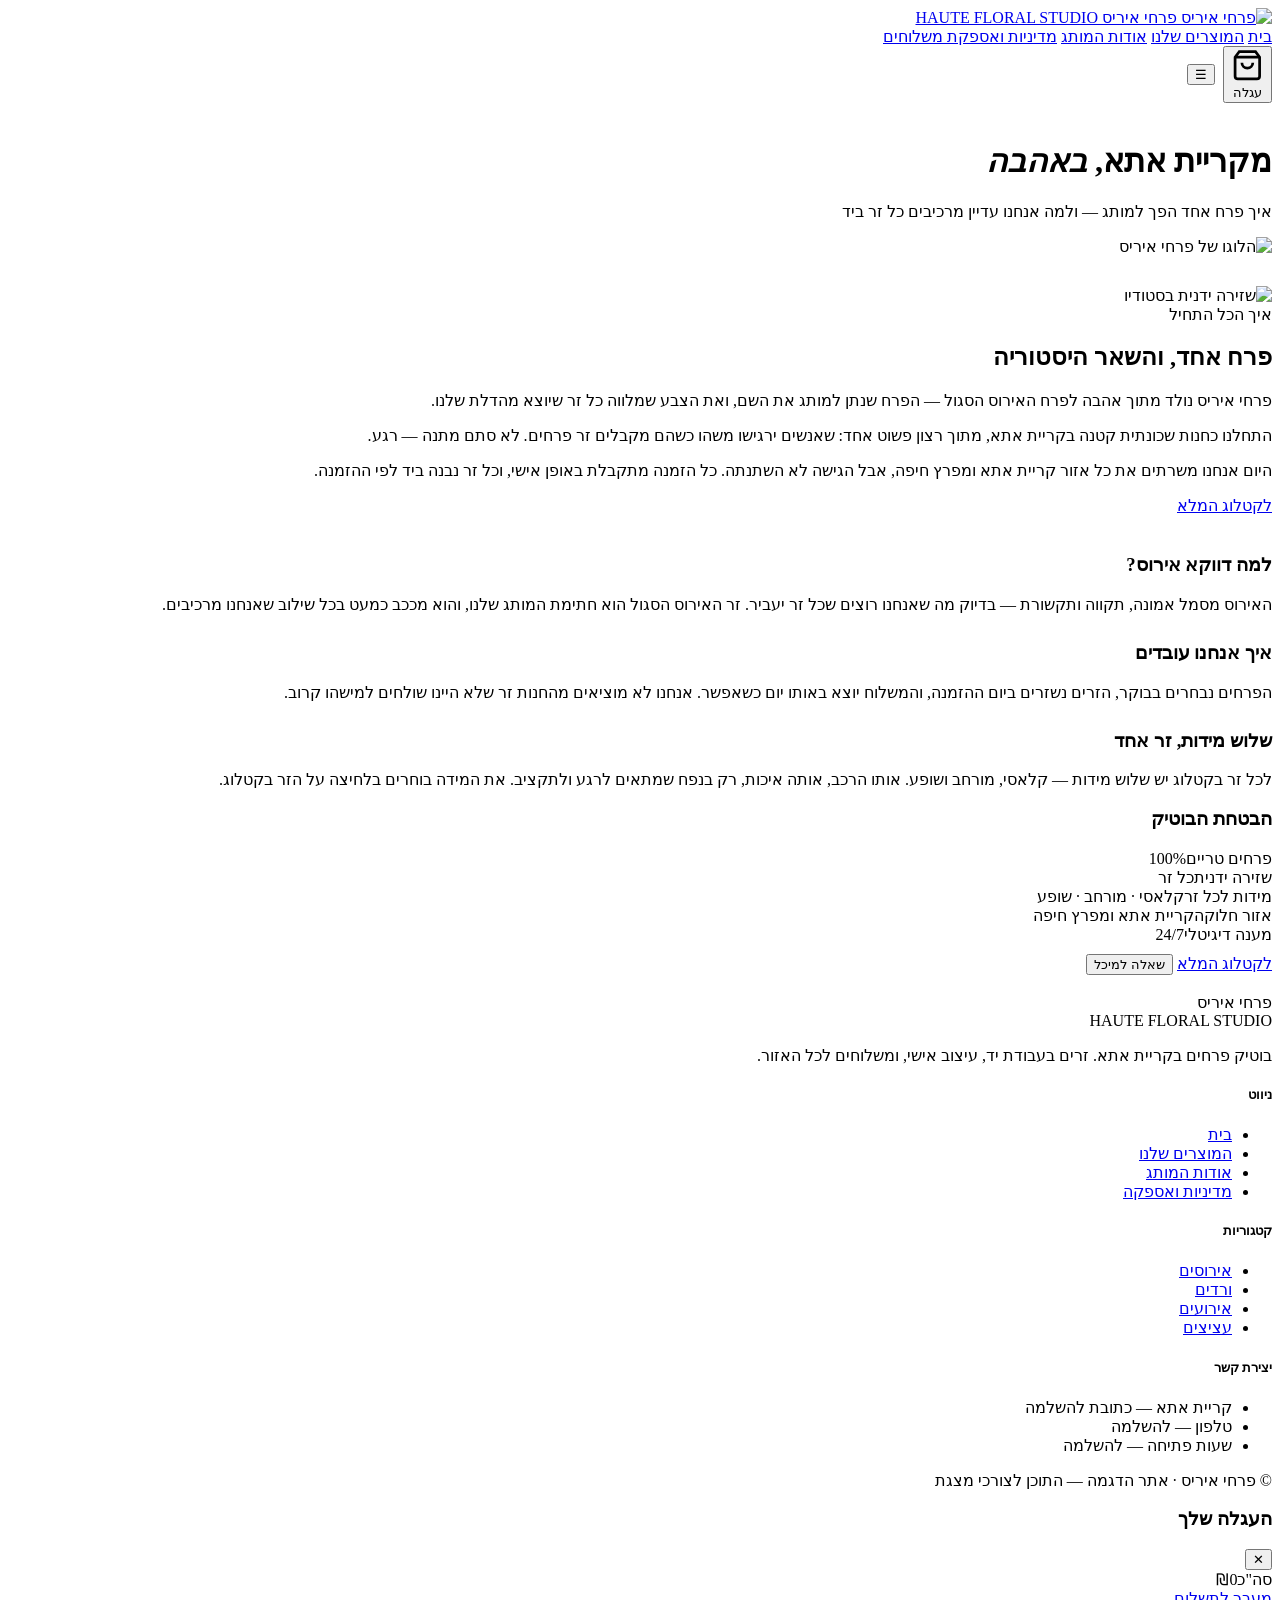
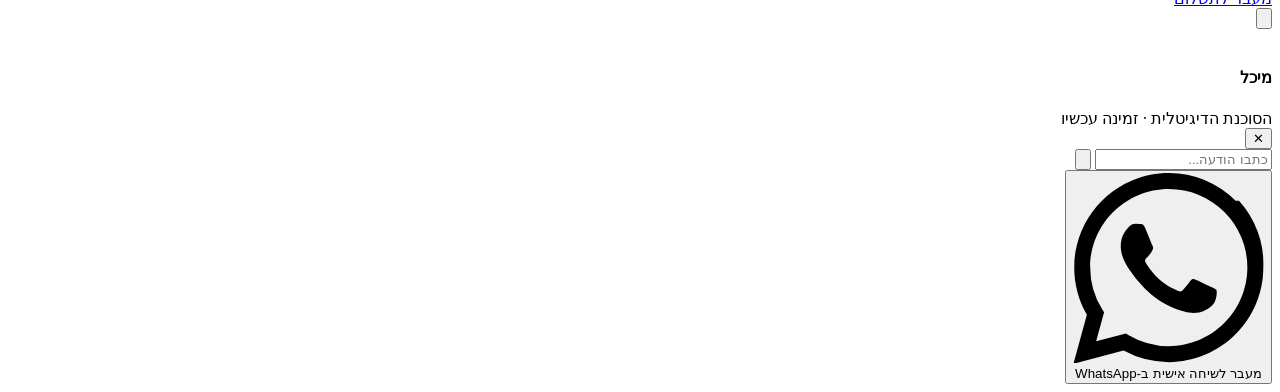
==== commit 52a798ee: "Add files via upload" ====
--- a/about.html
+++ b/about.html
@@ -4,364 +4,73 @@
 <meta charset="UTF-8" />
 <meta name="viewport" content="width=device-width, initial-scale=1.0" />
 <title>אודות המותג — פרחי איריס</title>
+<meta name="description" content="הסיפור של פרחי איריס — בוטיק פרחים בקריית אתא שנולד מאהבה לפרח האירוס הסגול." />
+<link rel="icon" href="assets/brand/favicon.png" />
 <link rel="preconnect" href="https://fonts.googleapis.com">
+<link rel="preconnect" href="https://fonts.gstatic.com" crossorigin>
 <link href="https://fonts.googleapis.com/css2?family=Frank+Ruhl+Libre:wght@400;500;600;700&family=Assistant:wght@300;400;500;600;700&display=swap" rel="stylesheet">
-<style>
-:root{
-  --iris-deep:#2D124D;
-  --iris-night:#180A28;
-  --iris-mid:#5B3A87;
-  --iris-soft:#F3EEF8;
-  --gold:#C5A059;
-  --gold-soft:#E3CFA5;
-  --cream:#FAF7F2;
-  --line:#E6E1DA;
-  --input-line:#CCC5B9;
-  --muted:#8C7A6B;
-  --ink:#241B2E;
-  --white:#fff;
-  --radius:14px;
-}
-*{box-sizing:border-box;margin:0;padding:0;}
-html{scroll-behavior:smooth;}
-body{font-family:'Assistant',sans-serif;background:var(--cream);color:var(--ink);line-height:1.65;overflow-x:hidden;-webkit-font-smoothing:antialiased;}
-h1,h2,h3,.serif{font-family:'Frank Ruhl Libre',serif;font-weight:600;}
-a{color:inherit;text-decoration:none;}
-img{max-width:100%;display:block;}
-.container{max-width:1200px;margin:0 auto;padding:0 28px;}
-button{font-family:inherit;cursor:pointer;border:none;background:none;}
-
-/* ---------- NAV ---------- */
-.nav{position:sticky;top:0;z-index:50;background:rgba(250,247,242,.92);backdrop-filter:blur(14px);border-bottom:1px solid var(--line);}
-.nav .container{display:flex;align-items:center;justify-content:space-between;height:84px;gap:24px;}
-.brand{display:flex;align-items:center;}
-.brand svg{width:190px;height:44px;}
-.nav-links{display:flex;gap:34px;font-weight:600;font-size:.94rem;}
-.nav-links a{position:relative;padding:4px 0;color:#42354F;transition:color .2s;}
-.nav-links a:hover{color:var(--iris-deep);}
-.nav-links a::after{content:"";position:absolute;right:0;bottom:-2px;width:0;height:1px;background:var(--gold);transition:width .25s;}
-.nav-links a:hover::after{width:100%;}
-.cart-btn{position:relative;display:flex;align-items:center;gap:8px;background:var(--iris-deep);color:#fff;padding:11px 22px;border-radius:999px;font-weight:600;font-size:.9rem;transition:background .2s;}
-.cart-btn:hover{background:var(--iris-night);}
-.cart-badge{position:absolute;top:-6px;left:-6px;background:var(--gold);color:var(--iris-night);font-size:.7rem;min-width:19px;height:19px;border-radius:50%;display:flex;align-items:center;justify-content:center;font-weight:700;}
-
-/* ---------- BUTTONS ---------- */
-.btn{display:inline-flex;align-items:center;justify-content:center;gap:9px;padding:14px 30px;border-radius:999px;font-weight:600;font-size:.95rem;transition:all .25s;letter-spacing:.01em;}
-.btn-gold{background:var(--gold);color:#fff;}
-.btn-gold:hover{background:#B18E48;}
-.btn-outline{border:1px solid rgba(255,255,255,.55);color:#fff;}
-.btn-outline:hover{background:rgba(255,255,255,.1);border-color:#fff;}
-.btn-deep{background:var(--iris-deep);color:#fff;}
-.btn-deep:hover{background:var(--iris-night);}
-.btn-ghost{border:1px solid var(--input-line);color:var(--iris-deep);}
-.btn-ghost:hover{border-color:var(--iris-deep);}
-
-/* ---------- HERO ---------- */
-.hero{position:relative;background:linear-gradient(120deg,#2D124D 0%,#3E1C63 55%,#4A2472 100%);color:#fff;padding:84px 0 96px;overflow:hidden;}
-.hero::after{content:"";position:absolute;inset:0;background:radial-gradient(ellipse at 20% 30%,rgba(197,160,89,.18),transparent 60%);pointer-events:none;}
-.hero .container{display:grid;grid-template-columns:1fr 1fr;align-items:center;gap:64px;position:relative;z-index:2;}
-.hero-eyebrow{display:inline-flex;align-items:center;gap:9px;border:1px solid rgba(197,160,89,.5);padding:7px 18px;border-radius:999px;font-size:.78rem;font-weight:600;letter-spacing:.08em;margin-bottom:26px;color:var(--gold-soft);}
-.hero-eyebrow .dot{width:6px;height:6px;border-radius:50%;background:var(--gold);}
-.hero h1{font-size:3.5rem;line-height:1.18;margin-bottom:22px;font-weight:600;}
-.hero h1 em{font-style:normal;color:var(--gold-soft);}
-.hero p{font-size:1.08rem;max-width:480px;opacity:.86;margin-bottom:32px;font-weight:300;}
-.hero-ctas{display:flex;gap:14px;flex-wrap:wrap;}
-
-.hero-tags{display:flex;gap:10px;flex-wrap:wrap;margin-top:34px;padding-top:26px;border-top:1px solid rgba(255,255,255,.14);}
-.hero-tag{display:flex;align-items:center;gap:8px;border:1px solid rgba(255,255,255,.2);border-radius:999px;padding:8px 18px;font-size:.82rem;}
-.hero-tag strong{color:var(--gold-soft);font-weight:700;letter-spacing:.02em;}
-.hero-tag span{opacity:.78;}
-
-.hero-photo{position:relative;border-radius:var(--radius);overflow:hidden;aspect-ratio:4/5;max-height:520px;box-shadow:0 30px 60px rgba(0,0,0,.35);}
-.hero-photo img{width:100%;height:100%;object-fit:cover;}
-.hero-photo::after{content:"";position:absolute;inset:0;border:1px solid rgba(197,160,89,.35);border-radius:var(--radius);pointer-events:none;}
-
-/* ---------- SIGNATURE ---------- */
-.signature{margin-top:-46px;position:relative;z-index:3;}
-.signature-card{background:#fff;border:1px solid var(--line);border-radius:var(--radius);display:flex;align-items:center;justify-content:space-between;gap:30px;padding:30px 38px;box-shadow:0 8px 30px rgba(45,18,77,.07);}
-.signature-card .tag{display:inline-block;border:1px solid var(--gold);color:var(--gold);font-weight:600;padding:4px 14px;border-radius:999px;font-size:.72rem;letter-spacing:.06em;margin-bottom:10px;}
-.signature-card h3{font-size:1.45rem;color:var(--iris-deep);margin-bottom:4px;}
-.signature-card p{color:var(--muted);max-width:460px;font-size:.92rem;}
-.signature-price{font-size:1.9rem;font-weight:700;color:var(--iris-deep);white-space:nowrap;font-family:'Frank Ruhl Libre',serif;}
-
-/* ---------- SECTIONS ---------- */
-section{padding:84px 0;}
-.section-head{text-align:center;max-width:620px;margin:0 auto 46px;}
-.section-head .kicker{color:var(--gold);font-weight:600;letter-spacing:.14em;font-size:.74rem;text-transform:uppercase;}
-.section-head h2{font-size:2.15rem;color:var(--iris-deep);margin:12px 0 12px;}
-.section-head p{color:var(--muted);font-size:.95rem;}
-
-/* ---------- CATEGORIES ---------- */
-.cat-grid{display:grid;grid-template-columns:repeat(3,1fr);gap:26px;}
-.cat-card{background:#fff;border:1px solid var(--line);border-radius:var(--radius);overflow:hidden;transition:border-color .25s,transform .25s;display:block;}
-.cat-card:hover{border-color:var(--gold);transform:translateY(-3px);}
-.cat-card .cat-img{height:220px;width:100%;overflow:hidden;}
-.cat-card .cat-img img{width:100%;height:100%;object-fit:cover;transition:transform .6s ease;}
-.cat-card:hover .cat-img img{transform:scale(1.05);}
-.cat-card h4{font-size:1.02rem;font-weight:600;color:var(--iris-deep);padding:18px 20px;text-align:center;font-family:'Frank Ruhl Libre',serif;}
-.cat-card.featured{border-color:var(--gold);position:relative;}
-.cat-card.featured::before{content:"חתימת המותג";position:absolute;top:14px;right:14px;z-index:2;background:rgba(24,10,40,.82);backdrop-filter:blur(4px);color:var(--gold-soft);font-size:.68rem;font-weight:600;padding:5px 13px;border-radius:999px;letter-spacing:.04em;}
-
-/* ---------- PRODUCTS ---------- */
-.product-grid{display:grid;grid-template-columns:repeat(4,1fr);gap:24px;}
-.product-card{background:#fff;border:1px solid var(--line);border-radius:var(--radius);overflow:hidden;transition:border-color .25s,transform .25s;display:flex;flex-direction:column;}
-.product-card:hover{border-color:var(--gold);transform:translateY(-3px);}
-.product-art{height:250px;position:relative;overflow:hidden;background:var(--iris-soft);}
-.product-art img{width:100%;height:100%;object-fit:cover;transition:transform .6s ease;}
-.product-card:hover .product-art img{transform:scale(1.05);}
-.badge-stack{position:absolute;top:12px;right:12px;display:flex;flex-direction:column;gap:6px;align-items:flex-end;z-index:2;}
-.badge-stack .badge{background:rgba(24,10,40,.78);backdrop-filter:blur(5px);color:var(--gold-soft);font-size:.66rem;font-weight:600;padding:5px 12px;border-radius:999px;white-space:nowrap;letter-spacing:.02em;}
-.badge-stack .badge.bestseller{background:var(--gold);color:#fff;}
-.product-body{padding:20px;flex:1;display:flex;flex-direction:column;gap:7px;}
-.product-body h4{font-size:1.05rem;color:var(--iris-deep);font-family:'Frank Ruhl Libre',serif;}
-.product-body p{font-size:.85rem;color:var(--muted);flex:1;line-height:1.6;}
-.product-foot{display:flex;align-items:center;justify-content:space-between;margin-top:14px;padding-top:14px;border-top:1px solid var(--line);}
-.price{font-weight:700;font-size:1.12rem;color:var(--iris-deep);font-family:'Frank Ruhl Libre',serif;}
-.add-btn{border:1px solid var(--input-line);color:var(--iris-deep);padding:8px 18px;border-radius:999px;font-weight:600;font-size:.82rem;transition:all .2s;}
-.add-btn:hover{background:var(--iris-deep);color:#fff;border-color:var(--iris-deep);}
-
-.cat-filters{display:flex;gap:10px;justify-content:center;flex-wrap:wrap;margin-bottom:42px;}
-.cat-filters button{padding:9px 20px;border-radius:999px;background:transparent;border:1px solid var(--line);font-weight:600;font-size:.86rem;color:var(--muted);transition:all .2s;}
-.cat-filters button:hover{border-color:var(--gold);color:var(--iris-deep);}
-.cat-filters button.active{background:var(--iris-deep);color:#fff;border-color:var(--iris-deep);}
-
-/* ---------- DELIVERY CHECKER (thin horizontal) ---------- */
-.delivery-strip{border-top:1px solid var(--line);border-bottom:1px solid var(--line);padding:26px 0;background:transparent;}
-.delivery-strip .container{display:flex;align-items:center;gap:22px;flex-wrap:wrap;}
-.delivery-strip .dc-label{display:flex;align-items:center;gap:11px;font-weight:600;color:var(--iris-deep);font-size:.95rem;white-space:nowrap;}
-.delivery-strip .dc-label small{display:block;font-weight:400;color:var(--muted);font-size:.8rem;}
-.delivery-form{display:flex;gap:10px;flex:1;min-width:280px;}
-.delivery-form input{flex:1;background:transparent;border:none;border-bottom:1px solid var(--input-line);padding:10px 4px;font-family:inherit;font-size:.92rem;color:var(--ink);transition:border-color .2s;}
-.delivery-form input:focus{outline:none;border-bottom-color:var(--gold);}
-.delivery-form button{background:var(--gold);color:#fff;padding:11px 26px;border-radius:999px;font-weight:600;font-size:.86rem;white-space:nowrap;transition:background .2s;}
-.delivery-form button:hover{background:#B18E48;}
-.dc-result{width:100%;font-size:.88rem;font-weight:600;display:none;padding-top:4px;}
-.dc-result.ok{display:block;color:#3E7A50;}
-.dc-result.no{display:block;color:#A8515F;}
-
-/* ---------- STORY ---------- */
-.story{background:#fff;border-top:1px solid var(--line);border-bottom:1px solid var(--line);}
-.story .container{display:grid;grid-template-columns:1fr 1fr;align-items:center;gap:64px;}
-.story-photo{border-radius:var(--radius);overflow:hidden;aspect-ratio:1/1;max-height:420px;}
-.story-photo img{width:100%;height:100%;object-fit:cover;}
-.story-text .kicker{color:var(--gold);font-weight:600;font-size:.74rem;text-transform:uppercase;letter-spacing:.14em;}
-.story-text h2{font-size:2rem;color:var(--iris-deep);margin:12px 0 18px;}
-.story-text p{color:#5C5064;margin-bottom:14px;font-size:.96rem;}
-
-/* ---------- CONCIERGE ---------- */
-.concierge{background:var(--iris-night);color:#fff;border-radius:var(--radius);padding:62px 52px;border:1px solid rgba(197,160,89,.25);}
-.concierge-inner{display:flex;align-items:center;justify-content:space-between;gap:44px;flex-wrap:wrap;}
-.concierge h2{font-size:1.85rem;margin-bottom:12px;}
-.concierge h2 em{font-style:normal;color:var(--gold-soft);}
-.concierge p{opacity:.8;max-width:460px;font-size:.95rem;font-weight:300;}
-.concierge-bubble{background:rgba(255,255,255,.05);border:1px solid rgba(255,255,255,.14);border-radius:var(--radius);padding:22px 26px;max-width:320px;}
-.concierge-bubble .who{display:flex;align-items:center;gap:10px;font-weight:600;margin-bottom:10px;font-size:.9rem;}
-.concierge-bubble .who .avatar{width:34px;height:34px;border-radius:50%;background:var(--gold);display:flex;align-items:center;justify-content:center;color:#fff;font-weight:700;font-size:.9rem;}
-.concierge-bubble p{font-size:.88rem;opacity:.82;font-weight:300;}
-
-/* ---------- FOOTER ---------- */
-footer{background:var(--iris-night);color:#CFC4DA;padding:64px 0 28px;}
-.footer-grid{display:grid;grid-template-columns:1.6fr 1fr 1fr 1.2fr;gap:44px;margin-bottom:44px;}
-.footer-brand svg{width:200px;height:46px;margin-bottom:14px;}
-.footer-grid p{opacity:.6;max-width:290px;font-size:.88rem;font-weight:300;}
-footer h5{color:#fff;margin-bottom:16px;font-size:.82rem;letter-spacing:.1em;text-transform:uppercase;font-weight:600;}
-footer ul{list-style:none;}
-footer li{margin-bottom:10px;opacity:.65;font-size:.9rem;}
-footer a:hover{color:var(--gold-soft);}
-.footer-bottom{border-top:1px solid rgba(255,255,255,.08);padding-top:22px;text-align:center;font-size:.78rem;opacity:.45;}
-
-/* ---------- CART DRAWER ---------- */
-.overlay{position:fixed;inset:0;background:rgba(24,10,40,.5);opacity:0;pointer-events:none;transition:opacity .3s;z-index:80;}
-.overlay.open{opacity:1;pointer-events:auto;}
-.cart-drawer{position:fixed;top:0;left:0;height:100%;width:400px;max-width:92vw;background:#fff;transform:translateX(-100%);transition:transform .35s cubic-bezier(.4,0,.2,1);z-index:90;display:flex;flex-direction:column;}
-.cart-drawer.open{transform:translateX(0);}
-.cart-head{padding:24px;border-bottom:1px solid var(--line);display:flex;align-items:center;justify-content:space-between;}
-.cart-head h3{color:var(--iris-deep);font-size:1.1rem;}
-.cart-close{font-size:1.3rem;color:var(--muted);}
-.cart-items{flex:1;overflow-y:auto;padding:10px 24px;}
-.cart-row{display:flex;gap:14px;align-items:center;padding:16px 0;border-bottom:1px solid var(--line);}
-.cart-row .thumb{width:62px;height:62px;border-radius:10px;flex-shrink:0;overflow:hidden;}
-.cart-row .thumb img{width:100%;height:100%;object-fit:cover;}
-.cart-row .info{flex:1;}
-.cart-row .info h5{font-size:.92rem;color:var(--iris-deep);font-weight:600;}
-.cart-row .qty{display:flex;align-items:center;gap:10px;margin-top:6px;}
-.cart-row .qty button{width:24px;height:24px;border-radius:50%;border:1px solid var(--line);color:var(--iris-deep);font-weight:600;line-height:1;}
-.cart-row .remove{color:#A8515F;font-size:.76rem;margin-top:5px;}
-.cart-foot{padding:22px 24px;border-top:1px solid var(--line);}
-.cart-total{display:flex;justify-content:space-between;font-weight:700;font-size:1.1rem;color:var(--iris-deep);margin-bottom:16px;}
-.cart-empty{text-align:center;padding:60px 20px;color:var(--muted);font-size:.92rem;}
-
-/* ---------- CHAT ---------- */
-.chat-launcher{position:fixed;bottom:26px;left:26px;z-index:95;width:58px;height:58px;border-radius:50%;background:var(--iris-deep);display:flex;align-items:center;justify-content:center;box-shadow:0 10px 26px rgba(45,18,77,.35);transition:transform .25s;}
-.chat-launcher:hover{transform:scale(1.06);}
-.chat-launcher svg{width:26px;height:26px;color:#fff;}
-.chat-panel{position:fixed;bottom:98px;left:26px;width:370px;max-width:90vw;height:520px;max-height:72vh;background:#fff;border-radius:var(--radius);box-shadow:0 26px 60px rgba(24,10,40,.3);display:flex;flex-direction:column;overflow:hidden;z-index:96;transform:translateY(16px) scale(.97);opacity:0;pointer-events:none;transition:all .25s;}
-.chat-panel.open{transform:translateY(0) scale(1);opacity:1;pointer-events:auto;}
-.chat-head{background:var(--iris-deep);color:#fff;padding:16px 20px;display:flex;align-items:center;gap:12px;}
-.chat-head .avatar{width:36px;height:36px;border-radius:50%;background:var(--gold);color:#fff;display:flex;align-items:center;justify-content:center;font-weight:700;}
-.chat-head h4{font-size:.92rem;font-weight:600;}
-.chat-head span{font-size:.72rem;opacity:.7;}
-.chat-close{margin-right:auto;color:#fff;font-size:1.1rem;opacity:.7;}
-.chat-body{flex:1;overflow-y:auto;padding:18px;display:flex;flex-direction:column;gap:10px;background:var(--cream);}
-.msg{max-width:82%;padding:11px 15px;border-radius:14px;font-size:.88rem;line-height:1.6;}
-.msg.bot{background:#fff;border:1px solid var(--line);align-self:flex-start;border-bottom-left-radius:4px;}
-.msg.user{background:var(--iris-deep);color:#fff;align-self:flex-end;border-bottom-right-radius:4px;}
-.chat-input-row{display:flex;gap:8px;padding:14px;border-top:1px solid var(--line);background:#fff;}
-.chat-input-row input{flex:1;border:1px solid var(--input-line);border-radius:999px;padding:11px 18px;font-family:inherit;font-size:.88rem;}
-.chat-input-row input:focus{outline:none;border-color:var(--gold);}
-.chat-input-row button{background:var(--iris-deep);color:#fff;width:40px;height:40px;border-radius:50%;display:flex;align-items:center;justify-content:center;flex-shrink:0;}
-.chat-input-row button svg{width:17px;height:17px;}
-.typing{display:flex;gap:4px;}
-.typing span{width:6px;height:6px;border-radius:50%;background:#B9A6D0;animation:blink 1.2s infinite;}
-.typing span:nth-child(2){animation-delay:.2s;}
-.typing span:nth-child(3){animation-delay:.4s;}
-@keyframes blink{0%,100%{opacity:.3;}50%{opacity:1;}}
-
-/* ---------- CHECKOUT ---------- */
-.checkout-shell{border:1px solid var(--line);border-radius:var(--radius);overflow:hidden;display:grid;grid-template-columns:1.35fr 1fr;background:#fff;min-height:560px;}
-.checkout-main{padding:38px 40px;}
-.checkout-aside{background:var(--iris-night);color:#fff;padding:38px 34px;}
-.checkout-aside h3{color:#fff;font-size:1.05rem;margin-bottom:22px;padding-bottom:14px;border-bottom:1px solid rgba(255,255,255,.12);letter-spacing:.02em;}
-.checkout-aside .order-line{display:flex;justify-content:space-between;padding:12px 0;border-bottom:1px solid rgba(255,255,255,.08);font-size:.88rem;color:#D6CBE0;}
-.checkout-aside .order-line span:last-child{color:var(--gold-soft);font-weight:600;white-space:nowrap;}
-.checkout-aside .order-total{display:flex;justify-content:space-between;align-items:baseline;margin-top:22px;padding-top:18px;border-top:1px solid rgba(197,160,89,.3);}
-.checkout-aside .order-total span:first-child{font-size:.9rem;opacity:.75;}
-.checkout-aside .order-total span:last-child{font-size:1.6rem;font-weight:700;color:var(--gold-soft);font-family:'Frank Ruhl Libre',serif;}
-.checkout-aside .aside-note{margin-top:26px;padding-top:20px;border-top:1px solid rgba(255,255,255,.08);font-size:.8rem;opacity:.55;line-height:1.7;font-weight:300;}
-.checkout-empty{color:rgba(255,255,255,.5);font-size:.88rem;}
-.checkout-empty a{color:var(--gold-soft);text-decoration:underline;}
-
-.checkout-progress{display:flex;align-items:center;margin-bottom:34px;}
-.checkout-progress .step{display:flex;align-items:center;gap:10px;}
-.checkout-progress .circle{width:30px;height:30px;border-radius:50%;border:1px solid var(--input-line);color:var(--muted);font-weight:600;display:flex;align-items:center;justify-content:center;font-size:.82rem;transition:all .3s;flex-shrink:0;}
-.checkout-progress .label{font-size:.82rem;font-weight:600;color:var(--muted);transition:color .3s;white-space:nowrap;}
-.checkout-progress .line{flex:1;height:1px;background:var(--line);margin:0 16px;}
-.checkout-progress .step.active .circle{background:var(--iris-deep);border-color:var(--iris-deep);color:#fff;}
-.checkout-progress .step.active .label{color:var(--iris-deep);}
-.checkout-progress .step.done .circle{background:var(--gold);border-color:var(--gold);color:#fff;}
-.checkout-progress .step.done .label{color:var(--gold);}
-@media(max-width:700px){.checkout-progress .label{display:none;}}
-
-.step-panel{display:none;}
-.step-panel.active{display:block;}
-.checkout-main h3{color:var(--iris-deep);font-size:1.15rem;margin-bottom:6px;}
-.checkout-main .sub{color:var(--muted);font-size:.86rem;margin-bottom:24px;}
-.field{margin-bottom:18px;}
-.field label{display:block;font-weight:600;font-size:.78rem;color:var(--muted);margin-bottom:7px;letter-spacing:.02em;}
-.field input,.field textarea{width:100%;padding:12px 14px;border:1px solid var(--input-line);border-radius:8px;font-family:inherit;font-size:.92rem;color:var(--ink);background:#fff;transition:border-color .2s;}
-.field input:focus,.field textarea:focus{outline:none;border-color:var(--gold);}
-.field-row{display:grid;grid-template-columns:1fr 1fr;gap:14px;}
-.demo-flag{border:1px solid var(--gold);background:rgba(197,160,89,.07);color:#8A6B2E;padding:11px 15px;border-radius:8px;font-size:.82rem;font-weight:600;margin-bottom:22px;}
-
-.tone-buttons{display:flex;gap:8px;flex-wrap:wrap;margin-bottom:16px;}
-.tone-btn{padding:9px 17px;border-radius:999px;border:1px solid var(--input-line);font-weight:600;font-size:.82rem;color:var(--iris-deep);transition:all .2s;}
-.tone-btn:hover{border-color:var(--gold);background:rgba(197,160,89,.08);}
-.tone-btn.active{background:var(--iris-deep);color:#fff;border-color:var(--iris-deep);}
-.tone-btn.loading{opacity:.5;pointer-events:none;}
-.greeting-card{background:var(--cream);border:1px solid var(--line);border-radius:10px;padding:20px;}
-.greeting-card textarea{width:100%;min-height:110px;border:none;background:none;font-family:'Frank Ruhl Libre',serif;font-size:1.02rem;color:var(--iris-deep);resize:vertical;line-height:1.75;padding:0;}
-.greeting-card textarea:focus{outline:none;}
-.regen-row{display:flex;justify-content:flex-end;margin-top:10px;}
-.regen-btn{font-size:.8rem;color:var(--muted);display:flex;align-items:center;gap:6px;transition:color .2s;}
-.regen-btn:hover{color:var(--gold);}
-.step-nav{display:flex;justify-content:space-between;margin-top:28px;gap:14px;}
-
-.success-screen{text-align:center;padding:90px 20px;background:#fff;border:1px solid var(--line);border-radius:var(--radius);}
-.success-screen .check{width:76px;height:76px;border-radius:50%;background:rgba(197,160,89,.12);color:var(--gold);display:flex;align-items:center;justify-content:center;margin:0 auto 24px;}
-.success-screen .check svg{width:38px;height:38px;}
-.success-screen h2{color:var(--iris-deep);margin-bottom:12px;}
-.success-screen p{color:var(--muted);margin-bottom:6px;font-size:.92rem;}
-
-/* ---------- PAGE HEADER (about / policy) ---------- */
-.page-head{background:var(--iris-deep);color:#fff;padding:70px 0;text-align:center;}
-.page-head h1{font-size:2.4rem;margin-bottom:12px;}
-.page-head h1 em{font-style:normal;color:var(--gold-soft);}
-.page-head p{opacity:.75;max-width:560px;margin:0 auto;font-weight:300;}
-.panel{background:#fff;border:1px solid var(--line);border-radius:var(--radius);padding:38px;}
-.panel h3{color:var(--iris-deep);margin-bottom:16px;font-size:1.15rem;}
-.panel p{color:#5C5064;font-size:.95rem;margin-bottom:14px;}
-.policy-grid{display:grid;grid-template-columns:1.3fr 1fr;gap:28px;align-items:start;}
-.order-line{display:flex;justify-content:space-between;padding:12px 0;border-bottom:1px solid var(--line);font-size:.9rem;color:#5C5064;}
-
-/* ---------- RESPONSIVE ---------- */
-@media(max-width:980px){
-  .hero .container{grid-template-columns:1fr;text-align:center;}
-  .hero p{margin-inline:auto;}
-  .hero-ctas,.hero-tags{justify-content:center;}
-  .hero-photo{max-height:380px;order:-1;}
-  .cat-grid{grid-template-columns:repeat(2,1fr);}
-  .product-grid{grid-template-columns:repeat(2,1fr);}
-  .footer-grid{grid-template-columns:1fr 1fr;}
-  .story .container{grid-template-columns:1fr;}
-  .checkout-shell{grid-template-columns:1fr;}
-  .policy-grid{grid-template-columns:1fr;}
-  .nav-links{display:none;}
-  .concierge-inner{flex-direction:column;text-align:center;}
-}
-@media(max-width:560px){
-  .hero h1{font-size:2.3rem;}
-  .cat-grid,.product-grid,.footer-grid{grid-template-columns:1fr;}
-  .chat-panel{width:94vw;left:3vw;}
-  .signature-card{flex-direction:column;text-align:center;}
-  .checkout-main,.checkout-aside{padding:28px 22px;}
-  .brand svg{width:150px;}
-}
-
-</style>
+<link rel="stylesheet" href="css/style.css" />
 </head>
 <body>
 
 <nav class="nav">
   <div class="container">
     <a href="index.html" class="brand">
-      <svg viewBox="0 0 450 100" xmlns="http://www.w3.org/2000/svg">
-        <g transform="translate(370, 12)" fill="none" stroke="#2D124D" stroke-width="1.8" stroke-linecap="round" stroke-linejoin="round">
-          <path d="M35 15 C30 28 25 40 35 65 C45 40 40 28 35 15 Z"/>
-          <path d="M35 40 C20 45 10 55 18 68 C28 65 32 52 35 40 Z"/>
-          <path d="M35 40 C50 45 60 55 52 68 C42 65 38 52 35 40 Z"/>
-          <line x1="35" y1="65" x2="35" y2="82" stroke="#2D124D" stroke-width="1.5"/>
-        </g>
-        <text x="350" y="52" text-anchor="end" font-family="'Frank Ruhl Libre',serif" font-size="34" font-weight="600" fill="#2D124D" letter-spacing="1">פרחי איריס</text>
-        <text x="350" y="76" text-anchor="end" font-family="'Assistant',sans-serif" font-size="11" font-weight="500" fill="#8C7A6B" letter-spacing="4">HAUTE FLORAL STUDIO</text>
-      </svg>
+      <img class="brand-mark" src="assets/brand/logo-mark.png" alt="פרחי איריס" />
+      <span class="brand-type">
+        <span class="name">פרחי איריס</span>
+        <span class="sub">HAUTE FLORAL STUDIO</span>
+      </span>
     </a>
-    <div class="nav-links">
+    <div class="nav-links" id="navLinks">
       <a href="index.html">בית</a>
       <a href="catalog.html">המוצרים שלנו</a>
       <a href="about.html">אודות המותג</a>
       <a href="policy.html">מדיניות ואספקת משלוחים</a>
     </div>
-    <button class="cart-btn" onclick="openCart()">עגלה <span class="cart-badge" style="display:none">0</span></button>
+    <div style="display:flex;align-items:center;gap:8px">
+      <button class="cart-btn" onclick="openCart()">
+        <svg viewBox="0 0 24 24" fill="none" stroke="currentColor" stroke-width="2"><path d="M6 2 3 6v14a2 2 0 0 0 2 2h14a2 2 0 0 0 2-2V6l-3-4z"/><path d="M3 6h18M16 10a4 4 0 0 1-8 0"/></svg>
+        עגלה <span class="cart-badge" style="display:none">0</span>
+      </button>
+      <button class="nav-toggle" onclick="toggleNav()" aria-label="תפריט">☰</button>
+    </div>
   </div>
 </nav>
 
 <header class="page-head">
   <div class="container">
+    <img class="brand-mark" src="assets/brand/logo-mark.png" alt="" />
     <h1>מקריית אתא, <em>באהבה</em></h1>
     <p>איך פרח אחד הפך למותג — ולמה אנחנו עדיין מרכיבים כל זר ביד</p>
   </div>
 </header>
 
-<section>
+<section style="padding-bottom:0">
   <div class="container">
-    <div class="story" style="background:none;border:none;padding:0">
-      <div class="container" style="padding:0">
-        <div class="story-photo">
-          <img src="https://images.unsplash.com/photo-1561181286-d3fee7d55364?auto=format&fit=crop&w=800&q=85" alt="סטודיו שזירה" />
-        </div>
-        <div class="story-text">
-          <span class="kicker">איך הכל התחיל</span>
-          <h2>פרח אחד, והשאר היסטוריה</h2>
-          <p>פרחי איריס נולד מתוך אהבה לפרח האירוס הסגול — הפרח שנתן למותג את השם, ואת הצבע שמלווה כל זר שיוצא מהדלת שלנו.</p>
-          <p>התחלנו כחנות שכונתית קטנה בקריית אתא, מתוך רצון פשוט אחד: שאנשים ירגישו משהו כשהם מקבלים זר פרחים. לא סתם מתנה — רגע.</p>
-          <p>היום אנחנו משרתים את כל אזור קריית אתא ומפרץ חיפה, אבל הגישה לא השתנתה. כל הזמנה מתקבלת באופן אישי, וכל זר נבנה ביד לפי ההזמנה.</p>
-        </div>
-      </div>
+    <div class="brand-banner">
+      <img src="assets/brand/logo-hero.jpg" alt="הלוגו של פרחי איריס" />
     </div>
   </div>
 </section>
 
-<section style="padding-top:0">
+<section class="story" style="background:none;border:none;margin-top:30px">
+  <div class="container">
+    <div class="story-photo">
+      <img src="assets/products/hands.jpg" alt="שזירה ידנית בסטודיו" />
+    </div>
+    <div class="story-text">
+      <span class="kicker">איך הכל התחיל</span>
+      <h2>פרח אחד, והשאר היסטוריה</h2>
+      <p>פרחי איריס נולד מתוך אהבה לפרח האירוס הסגול — הפרח שנתן למותג את השם, ואת הצבע שמלווה כל זר שיוצא מהדלת שלנו.</p>
+      <p>התחלנו כחנות שכונתית קטנה בקריית אתא, מתוך רצון פשוט אחד: שאנשים ירגישו משהו כשהם מקבלים זר פרחים. לא סתם מתנה — רגע.</p>
+      <p>היום אנחנו משרתים את כל אזור קריית אתא ומפרץ חיפה, אבל הגישה לא השתנתה. כל הזמנה מתקבלת באופן אישי, וכל זר נבנה ביד לפי ההזמנה.</p>
+      <a href="catalog.html" class="btn btn-ghost" style="margin-top:12px">לקטלוג המלא</a>
+    </div>
+  </div>
+</section>
+
+<section style="padding-top:20px">
   <div class="container">
     <div class="policy-grid">
       <div class="panel">
@@ -369,14 +78,18 @@
         <p>האירוס מסמל אמונה, תקווה ותקשורת — בדיוק מה שאנחנו רוצים שכל זר יעביר. זר האירוס הסגול הוא חתימת המותג שלנו, והוא מככב כמעט בכל שילוב שאנחנו מרכיבים.</p>
         <h3 style="margin-top:28px">איך אנחנו עובדים</h3>
         <p>הפרחים נבחרים בבוקר, הזרים נשזרים ביום ההזמנה, והמשלוח יוצא באותו יום כשאפשר. אנחנו לא מוציאים מהחנות זר שלא היינו שולחים למישהו קרוב.</p>
+        <h3 style="margin-top:28px">שלוש מידות, זר אחד</h3>
+        <p>לכל זר בקטלוג יש שלוש מידות — קלאסי, מורחב ושופע. אותו הרכב, אותה איכות, רק בנפח שמתאים לרגע ולתקציב. את המידה בוחרים בלחיצה על הזר בקטלוג.</p>
       </div>
       <div class="panel">
         <h3>הבטחת הבוטיק</h3>
         <div class="order-line"><span>פרחים טריים</span><span>100%</span></div>
         <div class="order-line"><span>שזירה ידנית</span><span>כל זר</span></div>
+        <div class="order-line"><span>מידות לכל זר</span><span>קלאסי · מורחב · שופע</span></div>
         <div class="order-line"><span>אזור חלוקה</span><span>קריית אתא ומפרץ חיפה</span></div>
         <div class="order-line"><span>מענה דיגיטלי</span><span>24/7</span></div>
-        <a href="catalog.html" class="btn btn-deep" style="width:100%;margin-top:22px">לקטלוג המלא</a>
+        <a href="catalog.html" class="btn btn-deep btn-block" style="margin-top:22px">לקטלוג המלא</a>
+        <button class="btn btn-ghost btn-block" style="margin-top:10px" onclick="toggleChat()">שאלה למיכל</button>
       </div>
     </div>
   </div>
@@ -387,16 +100,11 @@
     <div class="footer-grid">
       <div>
         <div class="footer-brand">
-          <svg viewBox="0 0 450 100" xmlns="http://www.w3.org/2000/svg">
-            <g transform="translate(370, 12)" fill="none" stroke="#E3CFA5" stroke-width="1.8" stroke-linecap="round" stroke-linejoin="round">
-              <path d="M35 15 C30 28 25 40 35 65 C45 40 40 28 35 15 Z"/>
-              <path d="M35 40 C20 45 10 55 18 68 C28 65 32 52 35 40 Z"/>
-              <path d="M35 40 C50 45 60 55 52 68 C42 65 38 52 35 40 Z"/>
-              <line x1="35" y1="65" x2="35" y2="82" stroke="#E3CFA5" stroke-width="1.5"/>
-            </g>
-            <text x="350" y="52" text-anchor="end" font-family="'Frank Ruhl Libre',serif" font-size="34" font-weight="600" fill="#ffffff" letter-spacing="1">פרחי איריס</text>
-            <text x="350" y="76" text-anchor="end" font-family="'Assistant',sans-serif" font-size="11" font-weight="500" fill="#A99BB5" letter-spacing="4">HAUTE FLORAL STUDIO</text>
-          </svg>
+          <img class="brand-mark" src="assets/brand/logo-mark.png" alt="" />
+          <span>
+            <span class="name" style="display:block">פרחי איריס</span>
+            <span class="sub" style="display:block">HAUTE FLORAL STUDIO</span>
+          </span>
         </div>
         <p>בוטיק פרחים בקריית אתא. זרים בעבודת יד, עיצוב אישי, ומשלוחים לכל האזור.</p>
       </div>
@@ -433,606 +141,39 @@
 
 <div class="overlay" id="cartOverlay" onclick="closeCart()"></div>
 <div class="cart-drawer" id="cartDrawer">
-  <div class="cart-head"><h3>העגלה שלך</h3><button class="cart-close" onclick="closeCart()">✕</button></div>
+  <div class="cart-head"><h3>העגלה שלך</h3><button class="cart-close" onclick="closeCart()" aria-label="סגור">✕</button></div>
   <div class="cart-items" id="cartItems"></div>
   <div class="cart-foot">
     <div class="cart-total"><span>סה"כ</span><span id="cartTotalValue">₪0</span></div>
-    <a href="checkout.html" class="btn btn-deep" style="width:100%">מעבר לתשלום</a>
+    <a href="checkout.html" class="btn btn-deep btn-block">מעבר לתשלום</a>
   </div>
 </div>
 
-<button class="chat-launcher" onclick="toggleChat()" aria-label="פתח צ'אט">
-  <svg viewBox="0 0 24 24" fill="currentColor"><path d="M12 2C6.48 2 2 5.94 2 10.75c0 2.62 1.36 4.96 3.5 6.53V22l4.02-2.2c.8.15 1.62.23 2.48.23 5.52 0 10-3.94 10-8.75S17.52 2 12 2z"/></svg>
+<button class="chat-launcher" onclick="toggleChat()" aria-label="פתח צ'אט עם מיכל">
+  <img src="assets/brand/logo-mark.png" alt="" />
+  <span class="dot"></span>
 </button>
 <div class="chat-panel" id="chatPanel">
   <div class="chat-head">
-    <div class="avatar">מ</div>
-    <div><h4>מיכל</h4><span>הסוכנת הדיגיטלית · פרחי איריס</span></div>
-    <button class="chat-close" onclick="toggleChat()">✕</button>
+    <img class="avatar-seal" src="assets/brand/logo-mark.png" alt="" />
+    <div><h4>מיכל</h4><span>הסוכנת הדיגיטלית · זמינה עכשיו</span></div>
+    <button class="chat-close" onclick="toggleChat()" aria-label="סגור">✕</button>
   </div>
   <div class="chat-body" id="chatBody"></div>
   <form class="chat-input-row" onsubmit="sendChat(event)">
     <input type="text" id="chatInput" placeholder="כתבו הודעה..." autocomplete="off" />
     <button type="submit" aria-label="שלח"><svg viewBox="0 0 24 24" fill="currentColor"><path d="M2 21l21-9L2 3v7l15 2-15 2z"/></svg></button>
   </form>
+  <button class="wa-btn" onclick="openShopWhatsApp()">
+    <svg viewBox="0 0 24 24"><path d="M17.472 14.382c-.297-.149-1.758-.867-2.03-.967-.273-.099-.471-.148-.67.15-.197.297-.767.966-.94 1.164-.173.199-.347.223-.644.075-.297-.15-1.255-.463-2.39-1.475-.883-.788-1.48-1.761-1.653-2.059-.173-.297-.018-.458.13-.606.134-.133.297-.347.446-.52.149-.174.198-.298.298-.497.099-.198.05-.371-.025-.52-.075-.149-.669-1.612-.916-2.207-.242-.579-.487-.5-.669-.51a12.8 12.8 0 0 0-.57-.01c-.198 0-.52.074-.792.372-.272.297-1.04 1.016-1.04 2.479 0 1.462 1.065 2.875 1.213 3.074.149.198 2.096 3.2 5.077 4.487.709.306 1.262.489 1.694.625.712.227 1.36.195 1.871.118.571-.085 1.758-.719 2.006-1.413.248-.694.248-1.289.173-1.413-.074-.124-.272-.198-.57-.347m-5.421 7.403h-.004a9.87 9.87 0 0 1-5.031-1.378l-.361-.214-3.741.982.998-3.648-.235-.374a9.86 9.86 0 0 1-1.51-5.26c.001-5.45 4.436-9.884 9.888-9.884 2.64 0 5.122 1.03 6.988 2.898a9.825 9.825 0 0 1 2.893 6.994c-.003 5.45-4.437 9.884-9.885 9.884m8.413-18.297A11.815 11.815 0 0 0 12.05 0C5.495 0 .16 5.335.157 11.892c0 2.096.547 4.142 1.588 5.945L.057 24l6.305-1.654a11.882 11.882 0 0 0 5.683 1.448h.005c6.554 0 11.89-5.335 11.893-11.893A11.821 11.821 0 0 0 20.885 3.488"/></svg>
+    מעבר לשיחה אישית ב-WhatsApp
+  </button>
 </div>
 
-<script>
-/* פרחי איריס — קטלוג מוצרים (תמונות דוגמה — להחלפה בצילומים אמיתיים של החנות) */
-
-const IMG = {
-  iris: "https://images.pexels.com/photos/193039/pexels-photo-193039.jpeg?auto=compress&cs=tinysrgb&w=900",
-  irisWhite: "https://images.unsplash.com/photo-1490750967868-88aa4486c946?auto=format&fit=crop&w=900&q=80",
-  redRoses: "https://images.unsplash.com/photo-1526047932273-341f2a7631f9?auto=format&fit=crop&w=900&q=80",
-  pastelRoses: "https://images.unsplash.com/photo-1487070183336-b863922373d4?auto=format&fit=crop&w=900&q=80",
-  seasonal: "https://images.unsplash.com/photo-1563241527-3004b7be0ffd?auto=format&fit=crop&w=900&q=80",
-  event: "https://images.unsplash.com/photo-1521520368710-3ab197656d60?auto=format&fit=crop&w=900&q=80",
-  thanks: "https://images.unsplash.com/photo-1519378058457-4c29a0a2efac?auto=format&fit=crop&w=900&q=80",
-  sympathy: "https://images.unsplash.com/photo-1455659817273-f96807779a8a?auto=format&fit=crop&w=900&q=80",
-  orchid: "https://images.unsplash.com/photo-1618080578815-335456280012?auto=format&fit=crop&w=900&q=80",
-  studio: "https://images.unsplash.com/photo-1561181286-d3fee7d55364?auto=format&fit=crop&w=1000&q=85",
-};
-
-const PRODUCTS = [
-  {
-    id: "iris-signature",
-    name: "זר האירוס הסגול",
-    tag: "חתימת פרחי איריס",
-    category: "signature",
-    desc: "הזר שעליו נבנה המותג — אירוסים סגולים טריים, עטופים בעדינות עם ירק טבעי.",
-    price: 189,
-    oldPrice: null,
-    img: IMG.iris,
-    badges: ["הכי נמכר", "טרי מהבוקר"],
-  },
-  {
-    id: "iris-white-rose",
-    name: "אירוסים וורדים לבנים",
-    tag: null,
-    category: "signature",
-    desc: "שילוב עדין של אירוסים סגולים וורדים לבנים — קלאסי ומרגש.",
-    price: 219,
-    oldPrice: 249,
-    img: IMG.irisWhite,
-    badges: ["טרי מהבוקר"],
-  },
-  {
-    id: "red-roses-classic",
-    name: "זר ורדים אדומים קלאסי",
-    tag: null,
-    category: "roses",
-    desc: "12 ורדים אדומים טריים, זר מושלם לרגעים רומנטיים.",
-    price: 159,
-    oldPrice: null,
-    img: IMG.redRoses,
-    badges: ["הכי נמכר"],
-  },
-  {
-    id: "pastel-roses",
-    name: "זר ורדים פסטל",
-    tag: null,
-    category: "roses",
-    desc: "ורדים בגווני אפרסק וורוד רך, עדינים ומלאי אור.",
-    price: 169,
-    oldPrice: null,
-    img: IMG.pastelRoses,
-    badges: [],
-  },
-  {
-    id: "seasonal-mix",
-    name: "זר צבעוני עונתי",
-    tag: "פופולרי",
-    category: "seasonal",
-    desc: "מבחר הפרחים הטריים ביותר של השבוע — כל זר קצת שונה, כולם קסומים.",
-    price: 139,
-    oldPrice: null,
-    img: IMG.seasonal,
-    badges: ["טרי מהבוקר", "משלוח מהיר"],
-  },
-  {
-    id: "event-luxury",
-    name: "זר לאירוע מפואר",
-    tag: null,
-    category: "events",
-    desc: "זר גדול ומרשים לחתונות, ימי הולדת עגולים ואירועים מיוחדים.",
-    price: 349,
-    oldPrice: 390,
-    img: IMG.event,
-    badges: [],
-  },
-  {
-    id: "thank-you-small",
-    name: 'זר "תודה" עדין',
-    tag: null,
-    category: "thanks",
-    desc: "זר קטן וקסום שאומר תודה בדיוק כמו שצריך.",
-    price: 99,
-    oldPrice: null,
-    img: IMG.thanks,
-    badges: ["משלוח מהיר"],
-  },
-  {
-    id: "sympathy-white",
-    name: "זר ניחומים לבן וסגול",
-    tag: null,
-    category: "sympathy",
-    desc: "זר רגוע ומכבד, לבן וסגול, לרגעים של תמיכה ואהבה.",
-    price: 179,
-    oldPrice: null,
-    img: IMG.sympathy,
-    badges: [],
-  },
-  {
-    id: "orchid-plant",
-    name: "עציץ סחלב סגול",
-    tag: null,
-    category: "plants",
-    desc: "סחלב מרשים בעציץ מעוצב — מתנה שנשארת ופורחת שוב ושוב.",
-    price: 129,
-    oldPrice: null,
-    img: IMG.orchid,
-    badges: [],
-  },
-];
-
-const CATEGORIES = [
-  { id: "signature", name: "אירוסים · חתימת המותג", featured: true, img: IMG.iris },
-  { id: "roses", name: "ורדים", img: IMG.redRoses },
-  { id: "seasonal", name: "זרים עונתיים", img: IMG.seasonal },
-  { id: "events", name: "אירועים וחתונות", img: IMG.event },
-  { id: "sympathy", name: "ניחומים", img: IMG.sympathy },
-  { id: "plants", name: "עציצים וסחלבים", img: IMG.orchid },
-];
-
-const DELIVERY_AREAS = {
-  "קריית אתא": "משלוח באותו יום — הזמנה עד 14:00",
-  "חיפה": "משלוח באותו יום — הזמנה עד 13:00",
-  "קריית ביאליק": "משלוח באותו יום — הזמנה עד 13:00",
-  "קריית מוצקין": "משלוח באותו יום — הזמנה עד 13:00",
-  "קריית ים": "משלוח למחרת",
-  "קריית חיים": "משלוח באותו יום — הזמנה עד 13:00",
-  "נשר": "משלוח באותו יום — הזמנה עד 13:00",
-  "טירת כרמל": "משלוח למחרת",
-  "עכו": "משלוח למחרת",
-  "יגור": "משלוח למחרת",
-};
-
-const GREETING_TONES = [
-  { id: "romantic", label: "רומנטי" },
-  { id: "birthday", label: "יום הולדת" },
-  { id: "touching", label: "מרגש" },
-  { id: "funny", label: "מצחיק" },
-  { id: "congrats", label: "מזל טוב" },
-  { id: "thanks", label: "תודה" },
-  { id: "recovery", label: "החלמה" },
-  { id: "sympathy", label: "ניחומים" },
-];
-
-function findProduct(id) {
-  return PRODUCTS.find((p) => p.id === id);
-}
-
-function productCardHTML(p) {
-  const badges = [p.tag, ...(p.badges || [])].filter(Boolean);
-  return `
-    <div class="product-card">
-      <div class="product-art">
-        <img src="${p.img}" alt="${p.name}" loading="lazy" />
-        ${badges.length ? `<div class="badge-stack">${badges.map((b) => `<span class="badge ${b === "הכי נמכר" ? "bestseller" : ""}">${b}</span>`).join("")}</div>` : ""}
-      </div>
-      <div class="product-body">
-        <h4>${p.name}</h4>
-        <p>${p.desc}</p>
-        <div class="product-foot">
-          <span class="price">₪${p.price}${p.oldPrice ? ` <s style="color:#B5AEA4;font-size:.78rem">₪${p.oldPrice}</s>` : ""}</span>
-          <button class="add-btn" onclick="addToCart('${p.id}')">הוסף לסל</button>
-        </div>
-      </div>
-    </div>`;
-}
-
-function categoryCardHTML(c) {
-  return `
-    <a href="catalog.html#${c.id}" class="cat-card ${c.featured ? "featured" : ""}">
-      <div class="cat-img"><img src="${c.img}" alt="${c.name}" loading="lazy" /></div>
-      <h4>${c.name}</h4>
-    </a>`;
-}
-
-function checkDeliveryArea(query) {
-  const q = (query || "").trim();
-  if (!q) return null;
-  const match = Object.keys(DELIVERY_AREAS).find((area) => area.includes(q) || q.includes(area));
-  return match ? { area: match, info: DELIVERY_AREAS[match] } : null;
-}
-
-</script>
-<script>
-/* פרחי איריס — ניהול עגלת קניות (localStorage, צד לקוח בלבד) */
-
-const CART_KEY = "iris_cart_v1";
-
-function getCart() {
-  try {
-    return JSON.parse(localStorage.getItem(CART_KEY)) || [];
-  } catch {
-    return [];
-  }
-}
-
-function saveCart(cart) {
-  localStorage.setItem(CART_KEY, JSON.stringify(cart));
-  updateCartBadge();
-}
-
-function addToCart(id, qty = 1) {
-  const cart = getCart();
-  const line = cart.find((l) => l.id === id);
-  if (line) line.qty += qty;
-  else cart.push({ id, qty });
-  saveCart(cart);
-  pulseCartButton();
-}
-
-function removeFromCart(id) {
-  saveCart(getCart().filter((l) => l.id !== id));
-}
-
-function setQty(id, qty) {
-  const cart = getCart();
-  const line = cart.find((l) => l.id === id);
-  if (!line) return;
-  if (qty <= 0) return removeFromCart(id);
-  line.qty = qty;
-  saveCart(cart);
-}
-
-function cartLines() {
-  return getCart()
-    .map((l) => ({ ...l, product: findProduct(l.id) }))
-    .filter((l) => l.product);
-}
-
-function cartCount() {
-  return getCart().reduce((sum, l) => sum + l.qty, 0);
-}
-
-function cartTotal() {
-  return cartLines().reduce((sum, l) => sum + l.product.price * l.qty, 0);
-}
-
-function clearCart() {
-  localStorage.removeItem(CART_KEY);
-  updateCartBadge();
-}
-
-function updateCartBadge() {
-  document.querySelectorAll(".cart-badge").forEach((el) => {
-    const count = cartCount();
-    el.textContent = count;
-    el.style.display = count > 0 ? "flex" : "none";
-  });
-}
-
-function pulseCartButton() {
-  document.querySelectorAll(".cart-btn").forEach((btn) => {
-    btn.animate(
-      [{ transform: "scale(1)" }, { transform: "scale(1.12)" }, { transform: "scale(1)" }],
-      { duration: 320, easing: "ease-out" }
-    );
-  });
-}
-
-/* ---------- Cart Drawer (shared markup, injected on pages that include it) ---------- */
-function renderCartDrawer() {
-  const itemsEl = document.getElementById("cartItems");
-  const totalEl = document.getElementById("cartTotalValue");
-  if (!itemsEl) return;
-  const lines = cartLines();
-  if (lines.length === 0) {
-    itemsEl.innerHTML = `<div class="cart-empty">🌸<br>העגלה שלך ריקה כרגע.<br>זמן לבחור זר מהקטלוג!</div>`;
-  } else {
-    itemsEl.innerHTML = lines
-      .map(
-        (l) => `
-      <div class="cart-row" data-id="${l.id}">
-        <div class="thumb"><img src="${l.product.img}" alt="${l.product.name}" /></div>
-        <div class="info">
-          <h5>${l.product.name}</h5>
-          <div class="qty">
-            <button onclick="setQty('${l.id}', ${l.qty - 1}); renderCartDrawer();">−</button>
-            <span>${l.qty}</span>
-            <button onclick="setQty('${l.id}', ${l.qty + 1}); renderCartDrawer();">+</button>
-          </div>
-          <button class="remove" onclick="removeFromCart('${l.id}'); renderCartDrawer();">הסר</button>
-        </div>
-        <div class="price">₪${l.product.price * l.qty}</div>
-      </div>`
-      )
-      .join("");
-  }
-  if (totalEl) totalEl.textContent = `₪${cartTotal()}`;
-}
-
-function openCart() {
-  document.getElementById("cartDrawer")?.classList.add("open");
-  document.getElementById("cartOverlay")?.classList.add("open");
-  renderCartDrawer();
-}
-function closeCart() {
-  document.getElementById("cartDrawer")?.classList.remove("open");
-  document.getElementById("cartOverlay")?.classList.remove("open");
-}
-
-document.addEventListener("DOMContentLoaded", updateCartBadge);
-
-</script>
-<script>
-/* פרחי איריס — מיכל, הסוכנת הדיגיטלית (רצה בדפדפן, ללא שרת) */
-
-let chatHistory = [];
-let lastIntent = null;
-const usedReplies = new Set();
-
-const INTENTS = [
-  {
-    name: "greeting",
-    keywords: ["היי", "הי ", "שלום", "אהלן", "בוקר טוב", "ערב טוב", "מה נשמע", "מה קורה", "הלו", "יו "],
-    replies: [
-      "היי! 🌸 אני מיכל. מחפש/ת זר למישהו מסוים, או בא/ה להסתכל קצת?",
-      "אהלן! כיף שנכנסת. לאיזה אירוע אנחנו מחפשים היום?",
-      "שלום שלום! ספר/י לי למי הזר מיועד ואני כבר אדע לכוון אותך.",
-      "היי, נעים מאוד! אני יכולה לעזור בבחירת זר, בשאלות משלוח, או פשוט להמליץ. מה מעניין אותך?",
-    ],
-  },
-  {
-    name: "delivery",
-    keywords: ["משלוח", "לשלוח", "מתי מגיע", "זמן אספקה", "שליח", "עד מתי", "היום", "מחר", "לשלח"],
-    replies: [
-      "אנחנו מחלקים בקריית אתא ובכל מפרץ חיפה. הזמנה שנסגרת עד 14:00 יוצאת עוד באותו יום 🌸 לאן צריך שיגיע?",
-      "משלוחים יוצאים כל יום. באזור קריית אתא זה אפילו באותו יום אם מזמינים לפני 14:00. יש תאריך שאת/ה מכוון/ת אליו?",
-      "בדרך כלל אנחנו מגיעים תוך יום. תגיד/י לי לאיזו עיר וזה יהיה מדויק יותר — יש לנו בודק אזורים גם בעמוד הבית.",
-      "אפשר לבחור בקופה תאריך ושעת הגעה מועדפים, כדי שהזר יגיע בדיוק ברגע הנכון. לאן שולחים?",
-    ],
-  },
-  {
-    name: "price",
-    keywords: ["כמה עולה", "מחיר", "מחירים", "עלות", "כמה זה", "יקר", "זול", "תקציב"],
-    replies: [
-      'הטווח שלנו הוא 99–349 ש"ח. זר החתימה, זר האירוס הסגול, עומד על 189. יש סכום שנוח לך שאתאים אליו?',
-      'יש לנו משהו כמעט בכל תקציב — מזר "תודה" קטן ב-99 ועד זר אירוע מפואר ב-349. מה בערך התקציב שלך?',
-      'תלוי בגודל ובסוג. הכי פופולרי אצלנו זה הטווח 139–219 ש"ח. תגיד/י לי מספר ואמליץ בול.',
-    ],
-  },
-  {
-    name: "birthday",
-    keywords: ["יום הולדת", "יומולדת", "הולדת", "חוגג", "חוגגת"],
-    replies: [
-      'ליום הולדת אני הכי אוהבת את הזר הצבעוני העונתי (139 ש"ח) — שמח, מלא חיים ותמיד עושה חיוך.',
-      'תלוי כמה גדול הרגע 🙂 לזר יומיומי-שמח — העונתי ב-139. למשהו שעושה "וואו" בכניסה — זר האירוע המפואר ב-349.',
-      'לימי הולדת אנשים לוקחים אצלנו בעיקר את העונתי הצבעוני. אם זה יום הולדת עגול, הייתי הולכת על משהו גדול יותר. מה האירוע?',
-    ],
-  },
-  {
-    name: "romantic",
-    keywords: ["רומנטי", "אהבה", "בת זוג", "בן זוג", "אישה שלי", "בעל שלי", "חברה שלי", "חבר שלי", "נישואין", "דייט", "התנצלות", "לפייס"],
-    replies: [
-      'לרגעים רומנטיים הקלאסיקה מנצחת: זר ורדים אדומים (159 ש"ח). ואם רוצים משהו קצת פחות צפוי — אירוסים וורדים לבנים (219) ממש מרגש.',
-      'ורדים אדומים זה תמיד בטוח, אבל אם את/ה רוצה שזה ייראה אישי יותר — האירוסים הסגולים שלנו עושים רושם אחר לגמרי.',
-      'מניסיון, מה שבאמת עובד זה זר יפה עם ברכה אישית טובה. את הזר אני אעזור לבחור, ואת הברכה אפשר לכתוב יחד בשלב התשלום.',
-    ],
-  },
-  {
-    name: "sympathy",
-    keywords: ["אבל", "ניחומים", "לוויה", "שבעה", "פטירה", "נפטר", "נפטרה", "השתתפות בצער", "מת ל"],
-    replies: [
-      'משתתפת בצער. הזר שלנו לרגעים כאלה הוא הלבן-סגול (179 ש"ח) — רגוע, מכובד, בלי צבעים צועקים.',
-      'מצטערת לשמוע. יש לנו זר ניחומים שנבנה בדיוק לרגישות הזו. אם תרצה/י, אפשר גם לצרף אליו ברכה מכובדת ואני אעזור לנסח.',
-      'בזמנים כאלה חשוב שהזר יהיה עדין ומכבד — הלבן-סגול שלנו בדיוק לזה. אפשר גם לתאם שיגיע בשעה מסוימת.',
-    ],
-  },
-  {
-    name: "thanks_gift",
-    keywords: ["תודה ל", "להודות", "מתנת תודה", "להגיד תודה", "מורה", "מטפלת", "רופא"],
-    replies: [
-      'ל"תודה" יש לנו זר קטן ועדין ב-99 ש"ח — בדיוק במידה, לא מוגזם ולא קמצני.',
-      'זר התודה שלנו (99 ש"ח) הוא הכי מבוקש למתנות כאלה. עם ברכה קצרה ואישית זה ממש קולע.',
-    ],
-  },
-  {
-    name: "signature",
-    keywords: ["למה אירוס", "מה זה איריס", "שם המותג", "למה קוראים", "הסיפור שלכם", "מי אתם"],
-    replies: [
-      "השם הגיע מפרח האירוס הסגול — הוא נותן לנו את הצבע ואת החתימה. תמצא/י אותו כמעט בכל זר שאנחנו מרכיבים 🌸",
-      "אנחנו בוטיק קטן בקריית אתא. כל זר נבנה ידנית לפי ההזמנה, ולא מוציאים כלום שלא היינו שולחים למישהו קרוב.",
-    ],
-  },
-  {
-    name: "payment",
-    keywords: ["תשלום", "אשראי", "לשלם", "כרטיס", "חיוב", "ביט", "מזומן", "חשבונית"],
-    replies: [
-      "כרגע האתר במצב הדגמה, כך שלא מתבצע חיוב אמיתי — זה כדי שתוכל/י לעבור על התהליך בנוחות. בגרסה הסופית התשלום יהיה מאובטח לגמרי.",
-      "התשלום בשלב הזה הוא הדגמה בלבד, בלי חיוב. כשהחנות תעלה רשמית, נעבוד עם סליקה מאובטחת ומאושרת.",
-    ],
-  },
-  {
-    name: "complaint",
-    keywords: ["בעיה", "לא מרוצה", "מקולקל", "התאכזבתי", "מאוחר", "לא הגיע", "תלונה", "גרוע", "נבל", "כמוש"],
-    replies: [
-      "אני ממש מצטערת, וזה לגמרי לא הסטנדרט שלנו. ספר/י לי בדיוק מה קרה ואני אדאג שזה יטופל — ואם צריך, נעביר ישירות לבעלת החנות.",
-      "זה מתסכל ואני מבינה אותך לגמרי. תן/י לי את הפרטים ונמצא פתרון — החלפה או זיכוי, מה שנכון יותר.",
-    ],
-  },
-  {
-    name: "human",
-    keywords: ["בנאדם", "לדבר עם מישהו", "מנהל", "בעלים", "טלפון", "להתקשר", "נציג"],
-    replies: [
-      "בכיף — פרטי הקשר הטלפוניים מופיעים בתחתית האתר, ושם תקבל/י מענה אישי.",
-      "אפשר להתקשר ישירות לחנות, הפרטים למטה בעמוד. אם בינתיים יש משהו שאני יכולה לעזור בו, אני כאן.",
-    ],
-  },
-  {
-    name: "hours",
-    keywords: ["שעות", "פתוח", "סגור", "שבת", "מתי אתם"],
-    replies: [
-      "שעות הפעילות המדויקות מתעדכנות בתחתית האתר — הכי בטוח לבדוק שם או להתקשר. הזמנות באתר אפשר לבצע מסביב לשעון.",
-    ],
-  },
-  {
-    name: "wedding",
-    keywords: ["חתונה", "אירוע", "בר מצווה", "בת מצווה", "ברית", "כנס", "עיצוב אולם"],
-    replies: [
-      'לאירועים יש לנו את הזר המפואר (349 ש"ח), ואפשר גם לתאם הזמנה מיוחדת בכמויות. מתי האירוע?',
-      "אירועים זה משהו שאנחנו אוהבים במיוחד — אפשר להתאים גם צבעים וסגנון. שווה ליצור קשר טלפוני כדי לתכנן יחד.",
-    ],
-  },
-  {
-    name: "thanks",
-    keywords: ["תודה רבה", "מעולה", "אחלה", "יופי", "סבבה", "מושלם", "תודה", "אלוף", "מלכה"],
-    replies: [
-      "בשמחה! 🌸 אם צריך עוד משהו, אני כאן.",
-      "כיף לעזור! שיהיה לך יום מהמם.",
-      "תמיד! מקווה שהזר יעשה בדיוק את הרושם שרצית.",
-    ],
-  },
-];
-
-const EVENT_CATEGORY_MAP = {
-  birthday: "seasonal",
-  romantic: "roses",
-  sympathy: "sympathy",
-  thanks_gift: "thanks",
-  wedding: "events",
-};
-
-const CHAT_FALLBACK = [
-  "אשמח לכוון אותך — למי הזר מיועד ולאיזו הזדמנות?",
-  "תן/י לי קצת הקשר: אירוע, תקציב, או למי זה הולך — ואני אמליץ בול.",
-  "לא בטוחה שהבנתי במדויק 🙂 רוצה שאמליץ לפי אירוע, או שנלך לפי תקציב?",
-  "אפשר לעזור בבחירת זר, במשלוחים, בברכות ובתשלום. מה מהם רלוונטי לך עכשיו?",
-];
-
-const FOLLOW_UPS = [
-  "רוצה שאראה לך אותו בקטלוג?",
-  "שאוסיף אותו לעגלה?",
-  "יש משהו נוסף שחשוב לך שיהיה בזר?",
-];
-
-function pickFresh(arr, key) {
-  const fresh = arr.filter((t) => !usedReplies.has(key + "|" + t));
-  const pool = fresh.length ? fresh : arr;
-  const choice = pool[Math.floor(Math.random() * pool.length)];
-  if (!fresh.length) {
-    arr.forEach((t) => usedReplies.delete(key + "|" + t));
-  }
-  usedReplies.add(key + "|" + choice);
-  return choice;
-}
-
-function chatDetectIntent(message) {
-  const text = (message || "").toLowerCase();
-  return INTENTS.find((intent) => intent.keywords.some((k) => text.includes(k))) || null;
-}
-
-function chatBudgetReply(message, intent) {
-  const match = (message || "").match(/(\d{2,4})/);
-  const budget = match ? parseInt(match[1], 10) : null;
-  if (!budget || budget < 40 || budget > 5000) return null;
-
-  const preferred = intent && EVENT_CATEGORY_MAP[intent.name];
-  let candidates = PRODUCTS.filter((p) => p.price <= budget);
-  if (preferred) {
-    const inCategory = candidates.filter((p) => p.category === preferred);
-    if (inCategory.length) candidates = inCategory;
-  }
-  if (!candidates.length) {
-    const cheapest = PRODUCTS.reduce((a, b) => (a.price < b.price ? a : b));
-    return `בתקציב הזה קצת צר — הכי משתלם אצלנו הוא ${cheapest.name} ב-${cheapest.price} ש"ח. רוצה לראות אותו?`;
-  }
-  candidates.sort((a, b) => b.price - a.price);
-  const top = candidates.slice(0, 2);
-  const list = top.map((p) => `${p.name} (${p.price} ש"ח)`).join(", או ");
-  return `בתקציב של עד ${budget} ש"ח הייתי הולכת על ${list}. ${FOLLOW_UPS[Math.floor(Math.random() * FOLLOW_UPS.length)]}`;
-}
-
-function michalReply(message) {
-  const intent = chatDetectIntent(message);
-  const budgetReply = chatBudgetReply(message, intent);
-  if (budgetReply) {
-    lastIntent = intent ? intent.name : "budget";
-    return budgetReply;
-  }
-  if (intent) {
-    let reply = pickFresh(intent.replies, intent.name);
-    if (intent.name === lastIntent && Math.random() > 0.5) {
-      reply += " " + FOLLOW_UPS[Math.floor(Math.random() * FOLLOW_UPS.length)];
-    }
-    lastIntent = intent.name;
-    return reply;
-  }
-  lastIntent = null;
-  return pickFresh(CHAT_FALLBACK, "fallback");
-}
-
-/* ---------- ממשק ---------- */
-
-function toggleChat() {
-  const panel = document.getElementById("chatPanel");
-  const isOpen = panel.classList.toggle("open");
-  if (isOpen && chatHistory.length === 0) {
-    addBotMessage(
-      "היי, אני מיכל 🌸 הסוכנת הדיגיטלית של פרחי איריס. אפשר לעזור לבחור זר לפי אירוע ותקציב, לענות על שאלות משלוח, או לעזור בניסוח ברכה. במה נתחיל?"
-    );
-  }
-}
-
-function addMessage(text, role) {
-  const body = document.getElementById("chatBody");
-  const div = document.createElement("div");
-  div.className = `msg ${role}`;
-  div.textContent = text;
-  body.appendChild(div);
-  body.scrollTop = body.scrollHeight;
-}
-
-function addBotMessage(text) {
-  addMessage(text, "bot");
-  chatHistory.push({ role: "assistant", content: text });
-}
-
-function showTyping() {
-  const body = document.getElementById("chatBody");
-  const div = document.createElement("div");
-  div.className = "msg bot";
-  div.id = "typingIndicator";
-  div.innerHTML = `<div class="typing"><span></span><span></span><span></span></div>`;
-  body.appendChild(div);
-  body.scrollTop = body.scrollHeight;
-}
-
-function hideTyping() {
-  document.getElementById("typingIndicator")?.remove();
-}
-
-function sendChat(event) {
-  event.preventDefault();
-  const input = document.getElementById("chatInput");
-  const text = input.value.trim();
-  if (!text) return;
-  addMessage(text, "user");
-  chatHistory.push({ role: "user", content: text });
-  input.value = "";
-  showTyping();
-  setTimeout(() => {
-    hideTyping();
-    addBotMessage(michalReply(text));
-  }, 550 + Math.random() * 600);
-}
-
-</script>
-<script>
-  document.getElementById("year").textContent = new Date().getFullYear();
-  updateCartBadge();
-</script>
+<script src="js/products.js"></script>
+<script src="js/cart.js"></script>
+<script src="js/product-modal.js"></script>
+<script src="js/chat-widget.js"></script>
+<script src="js/site.js"></script>
 </body>
 </html>
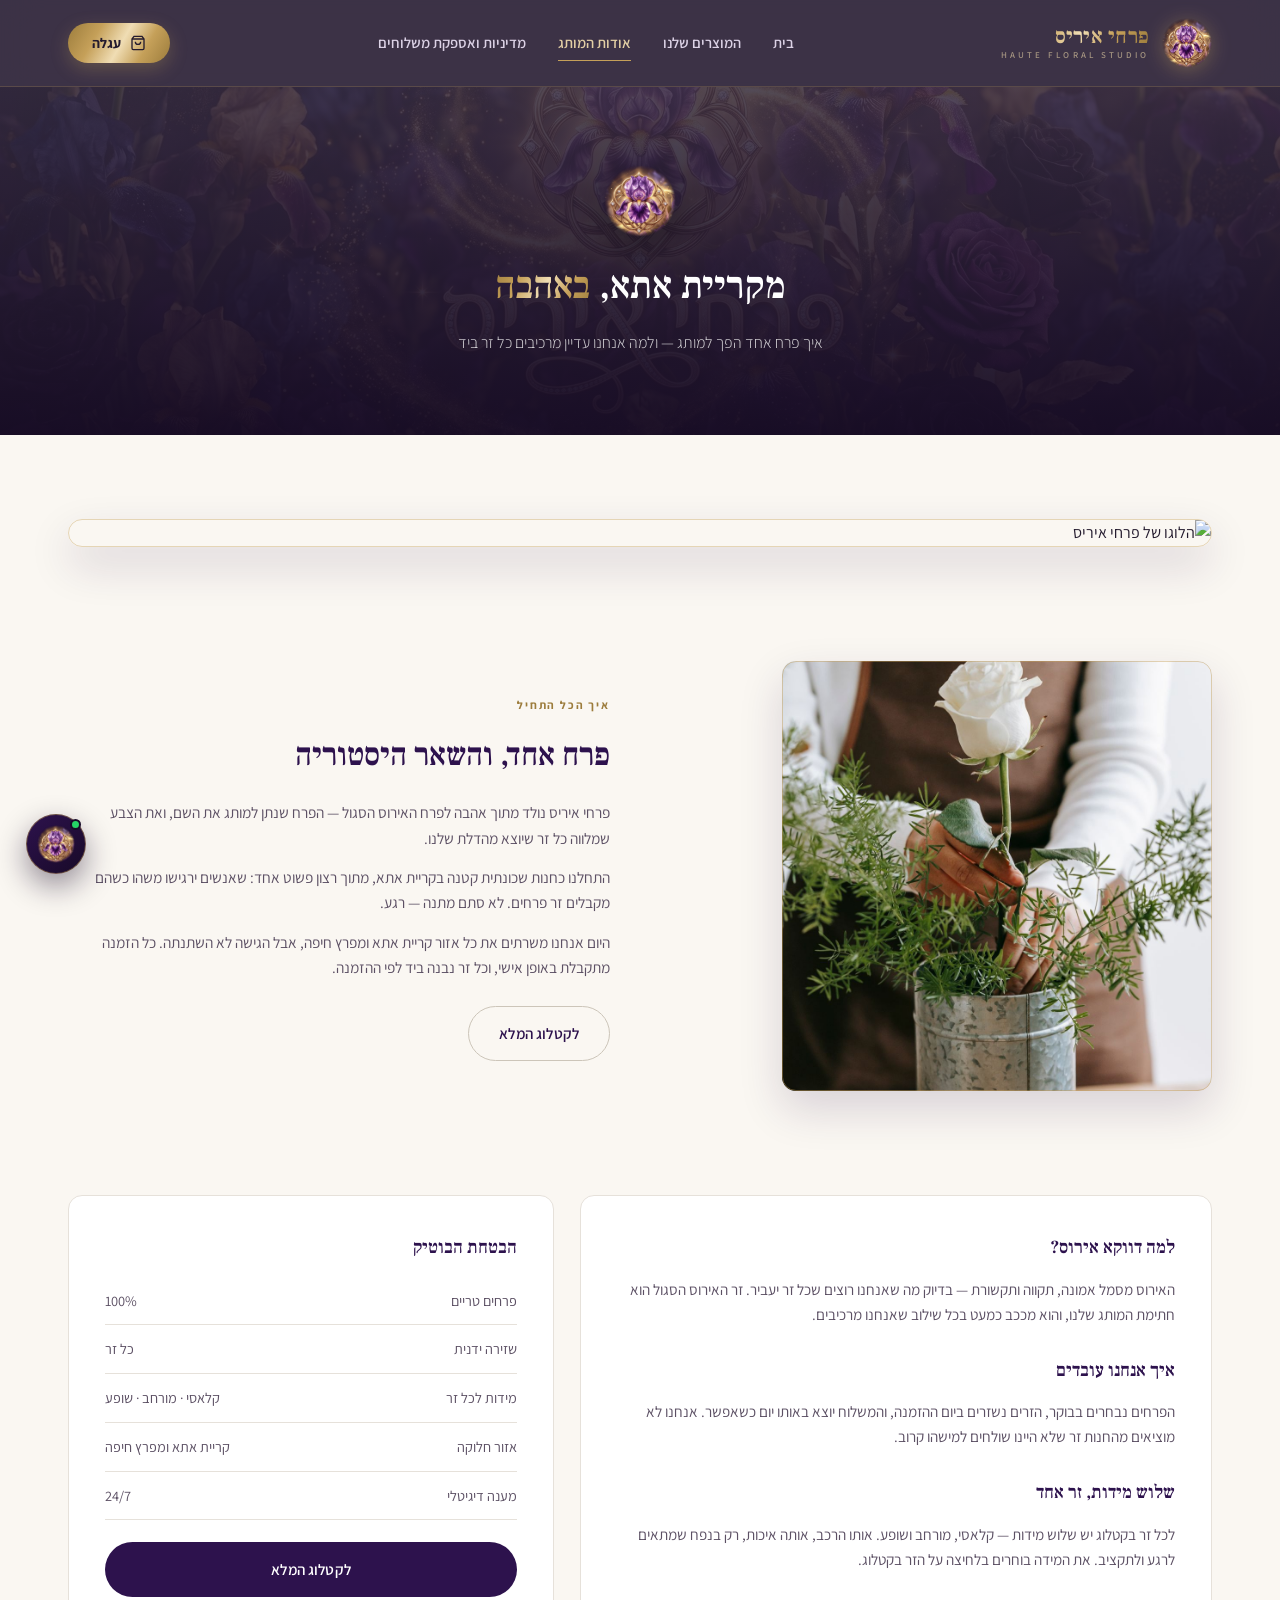
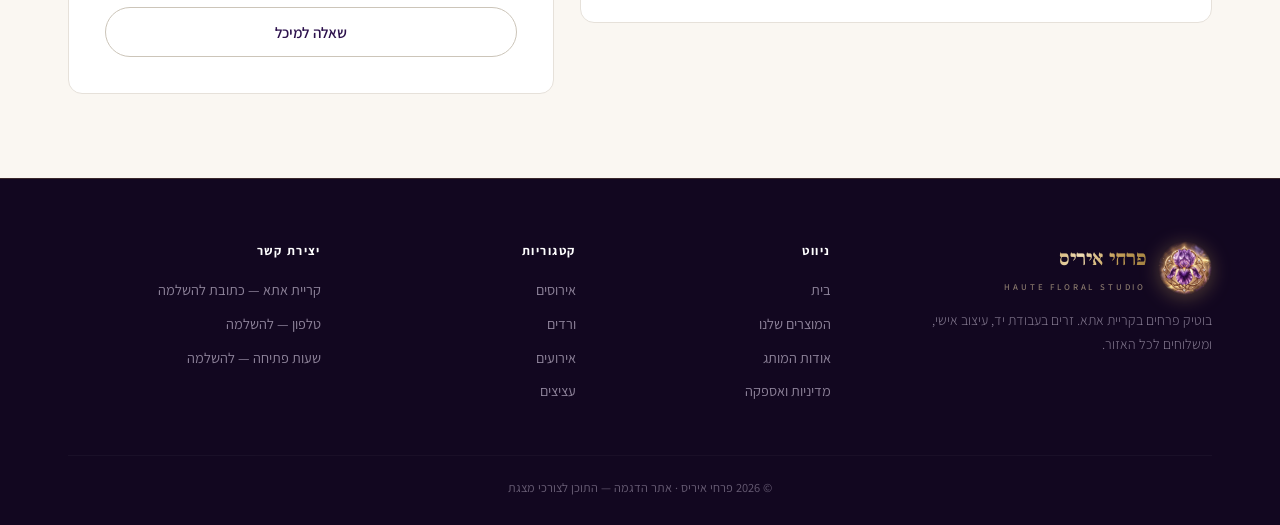
==== commit 2b074539: "Add files via upload" ====
--- a/about.html
+++ b/about.html
@@ -49,7 +49,7 @@
 <section style="padding-bottom:0">
   <div class="container">
     <div class="brand-banner">
-      <img src="assets/brand/logo-hero.jpg" alt="הלוגו של פרחי איריס" />
+      <img src="assets/brand/logo-banner.jpg" alt="הלוגו של פרחי איריס" />
     </div>
   </div>
 </section>
--- a/css/style.css
+++ b/css/style.css
@@ -0,0 +1,502 @@
+/* ============================================================
+   פרחי איריס — מערכת עיצוב
+   ============================================================ */
+
+:root{
+  --iris-deep:#2D124D;
+  --iris-night:#180A28;
+  --iris-ink:#120720;
+  --iris-mid:#5B3A87;
+  --iris-soft:#F3EEF8;
+  --gold:#C5A059;
+  --gold-soft:#E3CFA5;
+  --gold-deep:#9C7C3C;
+  --cream:#FAF7F2;
+  --line:#E6E1DA;
+  --input-line:#CCC5B9;
+  --muted:#8C7A6B;
+  --ink:#241B2E;
+  --ok:#3E7A50;
+  --warn:#A8515F;
+  --wa:#25D366;
+  --radius:14px;
+  --radius-lg:20px;
+  --shadow-soft:0 8px 30px rgba(45,18,77,.08);
+  --shadow-lift:0 18px 44px rgba(45,18,77,.16);
+  --gold-grad:linear-gradient(120deg,#9C7C3C 0%,#C5A059 28%,#F0DDB4 52%,#C5A059 74%,#9C7C3C 100%);
+}
+
+*{box-sizing:border-box;margin:0;padding:0;}
+html{scroll-behavior:smooth;}
+body{font-family:'Assistant',sans-serif;background:var(--cream);color:var(--ink);line-height:1.65;overflow-x:hidden;-webkit-font-smoothing:antialiased;}
+h1,h2,h3,.serif{font-family:'Frank Ruhl Libre',serif;font-weight:600;}
+a{color:inherit;text-decoration:none;}
+img{max-width:100%;display:block;}
+.container{max-width:1200px;margin:0 auto;padding:0 28px;}
+button{font-family:inherit;cursor:pointer;border:none;background:none;color:inherit;}
+::selection{background:rgba(197,160,89,.28);}
+
+.gold-text{background:var(--gold-grad);-webkit-background-clip:text;background-clip:text;color:transparent;}
+
+/* ---------- NAV ---------- */
+.nav{position:sticky;top:0;z-index:60;background:rgba(18,7,32,.82);backdrop-filter:blur(18px) saturate(140%);-webkit-backdrop-filter:blur(18px) saturate(140%);border-bottom:1px solid rgba(197,160,89,.22);}
+.nav .container{display:flex;align-items:center;justify-content:space-between;height:86px;gap:24px;}
+
+.brand{display:flex;align-items:center;gap:13px;}
+.brand-mark{width:50px;height:50px;flex-shrink:0;filter:drop-shadow(0 3px 10px rgba(197,160,89,.4));transition:transform .5s cubic-bezier(.34,1.56,.64,1);}
+.brand:hover .brand-mark{transform:rotate(-8deg) scale(1.08);}
+.brand-type{display:flex;flex-direction:column;line-height:1.1;}
+.brand-type .name{font-family:'Frank Ruhl Libre',serif;font-size:1.34rem;font-weight:700;letter-spacing:.01em;background:var(--gold-grad);-webkit-background-clip:text;background-clip:text;color:transparent;}
+.brand-type .sub{font-size:.56rem;letter-spacing:.34em;color:rgba(227,207,165,.62);font-weight:600;margin-top:3px;}
+
+.nav-links{display:flex;gap:32px;font-weight:600;font-size:.92rem;}
+.nav-links a{position:relative;padding:5px 0;color:#DCD2E6;transition:color .2s;}
+.nav-links a:hover,.nav-links a.active{color:var(--gold-soft);}
+.nav-links a::after{content:"";position:absolute;right:0;bottom:-1px;width:0;height:1px;background:var(--gold);transition:width .28s;}
+.nav-links a:hover::after,.nav-links a.active::after{width:100%;}
+
+.cart-btn{position:relative;display:flex;align-items:center;gap:9px;background:var(--gold-grad);color:#241B2E;padding:11px 24px;border-radius:999px;font-weight:700;font-size:.88rem;transition:filter .2s,transform .2s;box-shadow:0 6px 18px rgba(197,160,89,.28);}
+.cart-btn:hover{filter:brightness(1.08);transform:translateY(-1px);}
+.cart-btn svg{width:16px;height:16px;}
+.cart-badge{position:absolute;top:-7px;left:-7px;background:var(--iris-night);color:var(--gold-soft);border:1px solid var(--gold);font-size:.68rem;min-width:21px;height:21px;border-radius:50%;display:flex;align-items:center;justify-content:center;font-weight:700;}
+
+.nav-toggle{display:none;color:var(--gold-soft);font-size:1.5rem;line-height:1;padding:6px 10px;}
+
+/* ---------- BUTTONS ---------- */
+.btn{display:inline-flex;align-items:center;justify-content:center;gap:9px;padding:14px 30px;border-radius:999px;font-weight:600;font-size:.95rem;transition:all .25s;letter-spacing:.01em;border:1px solid transparent;}
+.btn-gold{background:var(--gold-grad);color:#241B2E;font-weight:700;box-shadow:0 8px 22px rgba(197,160,89,.3);}
+.btn-gold:hover{filter:brightness(1.08);transform:translateY(-2px);box-shadow:0 12px 28px rgba(197,160,89,.38);}
+.btn-outline{border-color:rgba(227,207,165,.5);color:var(--gold-soft);}
+.btn-outline:hover{background:rgba(227,207,165,.1);border-color:var(--gold-soft);}
+.btn-deep{background:var(--iris-deep);color:#fff;}
+.btn-deep:hover{background:var(--iris-night);transform:translateY(-2px);box-shadow:var(--shadow-lift);}
+.btn-ghost{border-color:var(--input-line);color:var(--iris-deep);}
+.btn-ghost:hover{border-color:var(--iris-deep);background:rgba(45,18,77,.04);}
+.btn-block{width:100%;}
+
+/* ---------- HERO ---------- */
+.hero{position:relative;color:#fff;overflow:hidden;padding:104px 0 112px;isolation:isolate;}
+.hero-bg{position:absolute;inset:-4%;z-index:-2;background:var(--iris-ink) url('../assets/brand/logo-hero.jpg') center/cover no-repeat;animation:heroDrift 34s ease-in-out infinite alternate;}
+@keyframes heroDrift{from{transform:scale(1.04) translate3d(0,0,0);}to{transform:scale(1.12) translate3d(-1.4%,-1%,0);}}
+.hero::before{content:"";position:absolute;inset:0;z-index:-1;background:
+  radial-gradient(ellipse 58% 68% at 50% 44%,rgba(18,7,32,.56),transparent 74%),
+  linear-gradient(to top,rgba(18,7,32,.96) 4%,rgba(18,7,32,.68) 42%,rgba(18,7,32,.78) 100%);}
+.hero-inner{position:relative;text-align:center;max-width:860px;margin:0 auto;}
+
+.hero-mark{width:146px;height:146px;margin:0 auto 26px;filter:drop-shadow(0 10px 34px rgba(0,0,0,.55)) drop-shadow(0 0 26px rgba(197,160,89,.35));animation:markFloat 6s ease-in-out infinite;}
+@keyframes markFloat{0%,100%{transform:translateY(0);}50%{transform:translateY(-9px);}}
+
+.hero-eyebrow{display:inline-flex;align-items:center;gap:9px;border:1px solid rgba(197,160,89,.45);background:rgba(18,7,32,.42);backdrop-filter:blur(6px);padding:7px 20px;border-radius:999px;font-size:.76rem;font-weight:600;letter-spacing:.09em;margin-bottom:22px;color:var(--gold-soft);}
+.hero-eyebrow .dot{width:6px;height:6px;border-radius:50%;background:var(--gold);box-shadow:0 0 10px var(--gold);}
+
+.hero h1{font-size:3.6rem;line-height:1.16;margin-bottom:20px;font-weight:600;text-shadow:0 4px 30px rgba(0,0,0,.5);}
+.hero h1 em{font-style:normal;background:var(--gold-grad);-webkit-background-clip:text;background-clip:text;color:transparent;}
+.hero p.lede{font-size:1.06rem;max-width:560px;margin:0 auto 34px;color:rgba(255,255,255,.84);font-weight:300;text-shadow:0 2px 14px rgba(0,0,0,.5);}
+.hero-ctas{display:flex;gap:14px;flex-wrap:wrap;justify-content:center;}
+
+.hero-tags{display:flex;gap:10px;flex-wrap:wrap;justify-content:center;margin-top:40px;padding-top:28px;border-top:1px solid rgba(227,207,165,.18);}
+.hero-tag{display:flex;align-items:center;gap:8px;border:1px solid rgba(227,207,165,.22);background:rgba(18,7,32,.34);backdrop-filter:blur(6px);border-radius:999px;padding:8px 18px;font-size:.82rem;}
+.hero-tag strong{color:var(--gold-soft);font-weight:700;}
+.hero-tag span{opacity:.8;}
+
+/* ---------- SIGNATURE STRIP ---------- */
+.signature{margin-top:-52px;position:relative;z-index:5;}
+.signature-card{background:#fff;border:1px solid var(--line);border-radius:var(--radius-lg);display:flex;align-items:center;justify-content:space-between;gap:30px;padding:28px 34px;box-shadow:var(--shadow-lift);position:relative;overflow:hidden;}
+.signature-card::before{content:"";position:absolute;inset-inline-start:0;top:0;bottom:0;width:4px;background:var(--gold-grad);}
+.sig-seal{width:78px;height:78px;flex-shrink:0;filter:drop-shadow(0 4px 14px rgba(45,18,77,.22));}
+.signature-card .tag{display:inline-block;border:1px solid var(--gold);color:var(--gold-deep);font-weight:700;padding:3px 13px;border-radius:999px;font-size:.68rem;letter-spacing:.07em;margin-bottom:8px;}
+.signature-card h3{font-size:1.4rem;color:var(--iris-deep);margin-bottom:3px;}
+.signature-card p{color:var(--muted);max-width:430px;font-size:.9rem;}
+.signature-price{font-size:1.9rem;font-weight:700;color:var(--iris-deep);white-space:nowrap;font-family:'Frank Ruhl Libre',serif;}
+
+/* ---------- SECTIONS ---------- */
+section{padding:84px 0;}
+.section-head{text-align:center;max-width:640px;margin:0 auto 46px;}
+.section-head .kicker{color:var(--gold-deep);font-weight:700;letter-spacing:.16em;font-size:.72rem;text-transform:uppercase;}
+.section-head h2{font-size:2.2rem;color:var(--iris-deep);margin:12px 0;}
+.section-head p{color:var(--muted);font-size:.95rem;}
+.divider-mark{width:38px;height:38px;margin:0 auto 14px;opacity:.9;}
+
+/* ---------- CATEGORIES ---------- */
+.cat-grid{display:grid;grid-template-columns:repeat(3,1fr);gap:24px;}
+.cat-card{background:#fff;border:1px solid var(--line);border-radius:var(--radius);overflow:hidden;transition:border-color .3s,transform .3s,box-shadow .3s;display:block;}
+.cat-card:hover{border-color:var(--gold);transform:translateY(-4px);box-shadow:var(--shadow-lift);}
+.cat-card .cat-img{height:210px;width:100%;overflow:hidden;position:relative;}
+.cat-card .cat-img img{width:100%;height:100%;object-fit:cover;transition:transform .7s cubic-bezier(.2,.7,.3,1);}
+.cat-card:hover .cat-img img{transform:scale(1.07);}
+.cat-card h4{font-size:1.02rem;font-weight:600;color:var(--iris-deep);padding:17px 20px;text-align:center;font-family:'Frank Ruhl Libre',serif;}
+.cat-card.featured{border-color:var(--gold);position:relative;}
+.cat-card.featured::before{content:"חתימת המותג";position:absolute;top:14px;right:14px;z-index:2;background:rgba(18,7,32,.84);backdrop-filter:blur(4px);color:var(--gold-soft);font-size:.66rem;font-weight:700;padding:5px 13px;border-radius:999px;letter-spacing:.04em;}
+
+/* ---------- PRODUCT CARDS ---------- */
+.product-grid{display:grid;grid-template-columns:repeat(4,1fr);gap:24px;}
+.product-card{background:#fff;border:1px solid var(--line);border-radius:var(--radius);overflow:hidden;display:flex;flex-direction:column;cursor:pointer;position:relative;transition:border-color .3s,transform .3s,box-shadow .3s;}
+.product-card:hover{border-color:var(--gold);transform:translateY(-5px);box-shadow:0 20px 44px rgba(45,18,77,.17);}
+.product-card:focus-visible{outline:2px solid var(--gold);outline-offset:3px;}
+
+.product-art{height:260px;position:relative;overflow:hidden;background:var(--iris-soft);}
+.product-art img{width:100%;height:100%;object-fit:cover;transition:transform .8s cubic-bezier(.2,.7,.3,1),filter .4s;}
+.product-card:hover .product-art img{transform:scale(1.08);filter:saturate(1.06);}
+.product-art::after{content:"";position:absolute;inset:0;border:1px solid rgba(197,160,89,0);transition:border-color .3s,box-shadow .3s;pointer-events:none;}
+.product-card:hover .product-art::after{border-color:var(--gold);box-shadow:inset 0 0 0 1px rgba(197,160,89,.35);}
+
+.quick-view{position:absolute;inset-inline:14px;bottom:14px;z-index:3;background:rgba(18,7,32,.78);backdrop-filter:blur(8px);border:1px solid rgba(197,160,89,.5);color:var(--gold-soft);text-align:center;padding:10px;border-radius:999px;font-size:.82rem;font-weight:700;opacity:0;transform:translateY(12px);transition:opacity .3s,transform .3s;}
+.product-card:hover .quick-view{opacity:1;transform:translateY(0);}
+
+.badge-stack{position:absolute;top:12px;right:12px;display:flex;flex-direction:column;gap:6px;align-items:flex-end;z-index:2;}
+.badge-stack .badge{background:rgba(18,7,32,.8);backdrop-filter:blur(5px);color:var(--gold-soft);font-size:.65rem;font-weight:700;padding:5px 12px;border-radius:999px;white-space:nowrap;letter-spacing:.02em;}
+.badge-stack .badge.bestseller{background:var(--gold-grad);color:#241B2E;}
+
+.product-body{padding:18px 20px 20px;flex:1;display:flex;flex-direction:column;gap:6px;}
+.product-body h4{font-size:1.05rem;color:var(--iris-deep);font-family:'Frank Ruhl Libre',serif;}
+.product-body p{font-size:.84rem;color:var(--muted);flex:1;line-height:1.6;}
+.product-foot{display:flex;align-items:center;justify-content:space-between;margin-top:14px;padding-top:14px;border-top:1px solid var(--line);}
+.price{font-weight:700;font-size:1.12rem;color:var(--iris-deep);font-family:'Frank Ruhl Libre',serif;}
+.price s{color:#B5AEA4;font-size:.78rem;font-weight:400;margin-inline-start:5px;}
+.price small{font-size:.72rem;color:var(--muted);font-family:'Assistant',sans-serif;font-weight:500;}
+.add-btn{border:1px solid var(--input-line);color:var(--iris-deep);padding:8px 18px;border-radius:999px;font-weight:600;font-size:.82rem;transition:all .2s;}
+.add-btn:hover{background:var(--iris-deep);color:#fff;border-color:var(--iris-deep);}
+
+.cat-filters{display:flex;gap:10px;justify-content:center;flex-wrap:wrap;margin-bottom:42px;}
+.cat-filters button{padding:9px 20px;border-radius:999px;background:transparent;border:1px solid var(--line);font-weight:600;font-size:.86rem;color:var(--muted);transition:all .2s;}
+.cat-filters button:hover{border-color:var(--gold);color:var(--iris-deep);}
+.cat-filters button.active{background:var(--iris-deep);color:#fff;border-color:var(--iris-deep);}
+
+/* ---------- PRODUCT MODAL ---------- */
+.pm-overlay{position:fixed;inset:0;z-index:120;background:rgba(18,7,32,.72);backdrop-filter:blur(10px);-webkit-backdrop-filter:blur(10px);display:flex;align-items:center;justify-content:center;padding:28px;opacity:0;pointer-events:none;transition:opacity .3s;}
+.pm-overlay.open{opacity:1;pointer-events:auto;}
+
+.pm{width:100%;max-width:1000px;max-height:90vh;background:var(--cream);border-radius:var(--radius-lg);overflow:hidden;display:grid;grid-template-columns:1.05fr 1fr;box-shadow:0 40px 90px rgba(0,0,0,.5);border:1px solid rgba(197,160,89,.4);transform:translateY(24px) scale(.97);transition:transform .38s cubic-bezier(.22,1,.36,1);}
+.pm-overlay.open .pm{transform:translateY(0) scale(1);}
+
+.pm-media{position:relative;background:var(--iris-night);overflow:hidden;min-height:420px;}
+.pm-media .pm-photo{width:100%;height:100%;object-fit:cover;}
+.pm-media::after{content:"";position:absolute;inset:0;border-inline-end:1px solid rgba(197,160,89,.35);background:linear-gradient(to top,rgba(18,7,32,.5),transparent 42%);pointer-events:none;}
+.pm-media .badge-stack{top:16px;right:16px;}
+.pm-seal{position:absolute;bottom:16px;inset-inline-start:16px;width:52px;height:52px;z-index:3;opacity:.95;filter:drop-shadow(0 4px 12px rgba(0,0,0,.6));}
+
+.pm-body{padding:32px 34px;overflow-y:auto;display:flex;flex-direction:column;}
+.pm-close{position:absolute;top:14px;inset-inline-end:16px;z-index:10;width:36px;height:36px;border-radius:50%;background:rgba(18,7,32,.6);backdrop-filter:blur(6px);color:#fff;font-size:1.1rem;display:flex;align-items:center;justify-content:center;transition:background .2s;}
+.pm-close:hover{background:var(--iris-deep);}
+
+.pm-tag{display:inline-block;align-self:flex-start;border:1px solid var(--gold);color:var(--gold-deep);font-weight:700;padding:3px 13px;border-radius:999px;font-size:.66rem;letter-spacing:.07em;margin-bottom:10px;}
+.pm-body h3{font-size:1.72rem;color:var(--iris-deep);line-height:1.25;margin-bottom:8px;}
+.pm-botanical{font-family:'Frank Ruhl Libre',serif;font-size:1rem;color:#5C5064;line-height:1.8;margin-bottom:6px;}
+.pm-stems{font-size:.82rem;color:var(--muted);margin-bottom:20px;display:flex;align-items:center;gap:7px;}
+.pm-stems b{color:var(--gold-deep);font-weight:700;}
+
+.pm-price-row{display:flex;align-items:baseline;gap:10px;padding:16px 0;border-top:1px solid var(--line);border-bottom:1px solid var(--line);margin-bottom:20px;}
+.pm-price{font-family:'Frank Ruhl Libre',serif;font-size:2.1rem;font-weight:700;color:var(--iris-deep);transition:opacity .18s;}
+.pm-price.flash{opacity:.35;}
+.pm-price-note{font-size:.78rem;color:var(--muted);}
+
+.size-label{font-size:.74rem;font-weight:700;letter-spacing:.06em;color:var(--muted);margin-bottom:9px;text-transform:uppercase;}
+.size-picker{display:grid;grid-template-columns:repeat(3,1fr);gap:9px;margin-bottom:8px;}
+.size-opt{border:1px solid var(--input-line);border-radius:11px;padding:11px 8px;text-align:center;transition:all .22s;background:#fff;}
+.size-opt:hover{border-color:var(--gold);}
+.size-opt .s-name{font-weight:700;font-size:.9rem;color:var(--iris-deep);display:block;}
+.size-opt .s-price{font-size:.78rem;color:var(--muted);display:block;margin-top:2px;}
+.size-opt.active{border-color:var(--gold);background:rgba(197,160,89,.1);box-shadow:inset 0 0 0 1px var(--gold);}
+.size-opt.active .s-price{color:var(--gold-deep);font-weight:600;}
+.size-note{font-size:.8rem;color:var(--muted);min-height:34px;margin-bottom:18px;line-height:1.5;}
+
+.pm-tabs{display:flex;gap:4px;border-bottom:1px solid var(--line);margin-bottom:14px;}
+.pm-tab{padding:10px 15px;font-size:.84rem;font-weight:600;color:var(--muted);border-bottom:2px solid transparent;margin-bottom:-1px;transition:all .2s;}
+.pm-tab:hover{color:var(--iris-deep);}
+.pm-tab.active{color:var(--iris-deep);border-bottom-color:var(--gold);}
+.pm-panel{display:none;font-size:.87rem;color:#5C5064;line-height:1.8;}
+.pm-panel.active{display:block;animation:fadeUp .3s ease;}
+@keyframes fadeUp{from{opacity:0;transform:translateY(6px);}to{opacity:1;transform:none;}}
+.pm-panel ul{list-style:none;display:flex;flex-direction:column;gap:8px;}
+.pm-panel li{padding-inline-start:20px;position:relative;}
+.pm-panel li::before{content:"";position:absolute;inset-inline-start:0;top:.62em;width:7px;height:7px;border-radius:50%;background:var(--gold);opacity:.65;}
+
+.pm-actions{display:flex;gap:10px;margin-top:auto;padding-top:22px;}
+.pm-actions .btn{flex:1;padding:14px 18px;font-size:.9rem;}
+.pm-added{background:rgba(62,122,80,.1);border:1px solid rgba(62,122,80,.35);color:var(--ok);border-radius:10px;padding:10px 14px;font-size:.84rem;font-weight:600;margin-top:12px;display:none;}
+.pm-added.show{display:block;animation:fadeUp .3s ease;}
+
+/* ---------- DELIVERY STRIP ---------- */
+.delivery-strip{border-top:1px solid var(--line);border-bottom:1px solid var(--line);padding:26px 0;background:#fff;}
+.delivery-strip .container{display:flex;align-items:center;gap:22px;flex-wrap:wrap;}
+.delivery-strip .dc-label{display:flex;flex-direction:column;font-weight:700;color:var(--iris-deep);font-size:.95rem;white-space:nowrap;}
+.delivery-strip .dc-label small{font-weight:400;color:var(--muted);font-size:.8rem;}
+.delivery-form{display:flex;gap:10px;flex:1;min-width:280px;}
+.delivery-form input{flex:1;background:transparent;border:none;border-bottom:1px solid var(--input-line);padding:10px 4px;font-family:inherit;font-size:.92rem;color:var(--ink);transition:border-color .2s;}
+.delivery-form input:focus{outline:none;border-bottom-color:var(--gold);}
+.delivery-form button{background:var(--gold-grad);color:#241B2E;padding:11px 26px;border-radius:999px;font-weight:700;font-size:.86rem;white-space:nowrap;transition:filter .2s;}
+.delivery-form button:hover{filter:brightness(1.08);}
+.dc-result{width:100%;font-size:.88rem;font-weight:600;display:none;padding-top:4px;}
+.dc-result.ok{display:block;color:var(--ok);}
+.dc-result.no{display:block;color:var(--warn);}
+
+/* ---------- STORY ---------- */
+.story{background:#fff;border-top:1px solid var(--line);border-bottom:1px solid var(--line);}
+.story .container{display:grid;grid-template-columns:1fr 1fr;align-items:center;gap:60px;}
+.story-photo{border-radius:var(--radius);overflow:hidden;aspect-ratio:1/1;max-height:430px;position:relative;box-shadow:var(--shadow-lift);}
+.story-photo img{width:100%;height:100%;object-fit:cover;}
+.story-photo::after{content:"";position:absolute;inset:0;border:1px solid rgba(197,160,89,.45);border-radius:var(--radius);pointer-events:none;}
+.story-text .kicker{color:var(--gold-deep);font-weight:700;font-size:.72rem;text-transform:uppercase;letter-spacing:.16em;}
+.story-text h2{font-size:2rem;color:var(--iris-deep);margin:12px 0 18px;}
+.story-text p{color:#5C5064;margin-bottom:14px;font-size:.96rem;}
+
+/* ---------- CONCIERGE ---------- */
+.concierge{background:linear-gradient(135deg,#180A28 0%,#2D124D 60%,#1E0D33 100%);color:#fff;border-radius:var(--radius-lg);padding:58px 52px;border:1px solid rgba(197,160,89,.3);position:relative;overflow:hidden;}
+.concierge::after{content:"";position:absolute;inset-inline-end:-80px;top:-80px;width:320px;height:320px;border-radius:50%;background:radial-gradient(circle,rgba(197,160,89,.22),transparent 68%);pointer-events:none;}
+.concierge-inner{display:flex;align-items:center;justify-content:space-between;gap:44px;flex-wrap:wrap;position:relative;z-index:2;}
+.concierge h2{font-size:1.85rem;margin-bottom:12px;}
+.concierge h2 em{font-style:normal;color:var(--gold-soft);}
+.concierge p{opacity:.82;max-width:460px;font-size:.95rem;font-weight:300;}
+.concierge-bubble{background:rgba(255,255,255,.06);border:1px solid rgba(227,207,165,.2);border-radius:var(--radius);padding:22px 26px;max-width:330px;backdrop-filter:blur(6px);}
+.concierge-bubble .who{display:flex;align-items:center;gap:10px;font-weight:600;margin-bottom:10px;font-size:.9rem;}
+.avatar-seal{width:36px;height:36px;border-radius:50%;flex-shrink:0;}
+.concierge-bubble p{font-size:.88rem;opacity:.85;font-weight:300;}
+
+/* ---------- FOOTER ---------- */
+footer{background:var(--iris-ink);color:#CFC4DA;padding:62px 0 26px;border-top:1px solid rgba(197,160,89,.22);}
+.footer-grid{display:grid;grid-template-columns:1.6fr 1fr 1fr 1.2fr;gap:44px;margin-bottom:42px;}
+.footer-brand{display:flex;align-items:center;gap:12px;margin-bottom:14px;}
+.footer-brand .brand-mark{width:54px;height:54px;}
+.footer-brand .name{font-family:'Frank Ruhl Libre',serif;font-size:1.32rem;font-weight:700;background:var(--gold-grad);-webkit-background-clip:text;background-clip:text;color:transparent;}
+.footer-brand .sub{font-size:.55rem;letter-spacing:.32em;color:rgba(227,207,165,.55);font-weight:600;margin-top:3px;}
+.footer-grid p{opacity:.6;max-width:290px;font-size:.88rem;font-weight:300;}
+footer h5{color:#fff;margin-bottom:16px;font-size:.78rem;letter-spacing:.12em;text-transform:uppercase;font-weight:700;}
+footer ul{list-style:none;}
+footer li{margin-bottom:10px;opacity:.65;font-size:.9rem;}
+footer a:hover{color:var(--gold-soft);}
+.footer-bottom{border-top:1px solid rgba(255,255,255,.08);padding-top:22px;text-align:center;font-size:.78rem;opacity:.45;}
+
+/* ---------- CART DRAWER ---------- */
+.overlay{position:fixed;inset:0;background:rgba(18,7,32,.55);backdrop-filter:blur(3px);opacity:0;pointer-events:none;transition:opacity .3s;z-index:80;}
+.overlay.open{opacity:1;pointer-events:auto;}
+.cart-drawer{position:fixed;top:0;left:0;height:100%;width:408px;max-width:92vw;background:#fff;transform:translateX(-100%);transition:transform .38s cubic-bezier(.4,0,.2,1);z-index:90;display:flex;flex-direction:column;}
+.cart-drawer.open{transform:translateX(0);}
+.cart-head{padding:22px 24px;border-bottom:1px solid var(--line);display:flex;align-items:center;justify-content:space-between;}
+.cart-head h3{color:var(--iris-deep);font-size:1.1rem;}
+.cart-close{font-size:1.3rem;color:var(--muted);}
+.cart-items{flex:1;overflow-y:auto;padding:6px 24px;}
+.cart-row{display:flex;gap:13px;align-items:center;padding:16px 0;border-bottom:1px solid var(--line);}
+.cart-row .thumb{width:64px;height:64px;border-radius:10px;flex-shrink:0;overflow:hidden;border:1px solid var(--line);}
+.cart-row .thumb img{width:100%;height:100%;object-fit:cover;}
+.cart-row .info{flex:1;min-width:0;}
+.cart-row .info h5{font-size:.9rem;color:var(--iris-deep);font-weight:700;}
+.cart-row .size-chip{display:inline-block;font-size:.7rem;color:var(--gold-deep);border:1px solid rgba(197,160,89,.5);border-radius:999px;padding:1px 9px;margin-top:3px;}
+.cart-row .qty{display:flex;align-items:center;gap:10px;margin-top:7px;}
+.cart-row .qty button{width:24px;height:24px;border-radius:50%;border:1px solid var(--line);color:var(--iris-deep);font-weight:600;line-height:1;}
+.cart-row .qty button:hover{border-color:var(--gold);background:rgba(197,160,89,.1);}
+.cart-row .remove{color:var(--warn);font-size:.74rem;margin-top:5px;}
+.cart-foot{padding:20px 24px;border-top:1px solid var(--line);}
+.cart-total{display:flex;justify-content:space-between;font-weight:700;font-size:1.1rem;color:var(--iris-deep);margin-bottom:14px;}
+.cart-empty{text-align:center;padding:52px 20px;color:var(--muted);font-size:.92rem;}
+.cart-empty img{width:64px;height:64px;margin:0 auto 14px;opacity:.55;}
+
+/* ---------- CHAT ---------- */
+.chat-launcher{position:fixed;bottom:26px;left:26px;z-index:95;width:60px;height:60px;border-radius:50%;background:linear-gradient(140deg,#2D124D,#180A28);border:1px solid rgba(197,160,89,.45);display:flex;align-items:center;justify-content:center;box-shadow:0 12px 30px rgba(24,10,40,.45);transition:transform .25s;}
+.chat-launcher:hover{transform:scale(1.07);}
+.chat-launcher img{width:38px;height:38px;}
+.chat-launcher .dot{position:absolute;top:4px;right:4px;width:11px;height:11px;border-radius:50%;background:var(--wa);border:2px solid #180A28;}
+
+.chat-panel{position:fixed;bottom:100px;left:26px;width:378px;max-width:92vw;height:560px;max-height:76vh;background:#fff;border-radius:var(--radius-lg);box-shadow:0 30px 70px rgba(18,7,32,.42);display:flex;flex-direction:column;overflow:hidden;z-index:96;transform:translateY(18px) scale(.97);opacity:0;pointer-events:none;transition:all .28s cubic-bezier(.22,1,.36,1);border:1px solid rgba(197,160,89,.3);}
+.chat-panel.open{transform:translateY(0) scale(1);opacity:1;pointer-events:auto;}
+.chat-head{background:linear-gradient(135deg,#2D124D,#180A28);color:#fff;padding:14px 18px;display:flex;align-items:center;gap:11px;border-bottom:1px solid rgba(197,160,89,.28);}
+.chat-head .avatar-seal{width:40px;height:40px;}
+.chat-head h4{font-size:.94rem;font-weight:700;}
+.chat-head span{font-size:.7rem;opacity:.7;display:flex;align-items:center;gap:5px;}
+.chat-head span::before{content:"";width:6px;height:6px;border-radius:50%;background:var(--wa);}
+.chat-close{margin-right:auto;color:#fff;font-size:1.1rem;opacity:.7;}
+.chat-close:hover{opacity:1;}
+
+.chat-body{flex:1;overflow-y:auto;padding:16px;display:flex;flex-direction:column;gap:9px;background:var(--cream);}
+.msg{max-width:84%;padding:11px 15px;border-radius:14px;font-size:.88rem;line-height:1.6;white-space:pre-wrap;}
+.msg.bot{background:#fff;border:1px solid var(--line);align-self:flex-start;border-bottom-left-radius:4px;box-shadow:0 2px 8px rgba(45,18,77,.05);}
+.msg.user{background:var(--iris-deep);color:#fff;align-self:flex-end;border-bottom-right-radius:4px;}
+
+.chat-menu{display:flex;flex-direction:column;gap:8px;align-self:stretch;margin:2px 0 4px;}
+.chat-menu button{border:1px solid var(--input-line);background:#fff;border-radius:11px;padding:11px 14px;text-align:start;font-size:.85rem;font-weight:600;color:var(--iris-deep);transition:all .2s;display:flex;align-items:center;gap:9px;}
+.chat-menu button:hover{border-color:var(--gold);background:rgba(197,160,89,.09);transform:translateX(-2px);}
+.chat-menu button .ico{font-size:1rem;}
+.chat-chips{display:flex;flex-wrap:wrap;gap:7px;align-self:stretch;margin-bottom:2px;}
+.chat-chips button{border:1px solid var(--input-line);background:#fff;border-radius:999px;padding:6px 14px;font-size:.78rem;font-weight:600;color:var(--iris-deep);transition:all .2s;}
+.chat-chips button:hover{border-color:var(--gold);background:rgba(197,160,89,.1);}
+
+.chat-input-row{display:flex;gap:8px;padding:12px 14px;border-top:1px solid var(--line);background:#fff;}
+.chat-input-row input{flex:1;border:1px solid var(--input-line);border-radius:999px;padding:11px 18px;font-family:inherit;font-size:.88rem;}
+.chat-input-row input:focus{outline:none;border-color:var(--gold);}
+.chat-input-row button{background:var(--iris-deep);color:#fff;width:40px;height:40px;border-radius:50%;display:flex;align-items:center;justify-content:center;flex-shrink:0;transition:background .2s;}
+.chat-input-row button:hover{background:var(--iris-night);}
+.chat-input-row button svg{width:17px;height:17px;}
+
+.wa-btn{display:flex;align-items:center;justify-content:center;gap:9px;background:var(--wa);color:#fff;font-weight:700;font-size:.87rem;padding:13px;border-top:1px solid rgba(0,0,0,.08);transition:background .2s;}
+.wa-btn:hover{background:#1DB954;}
+.wa-btn svg{width:19px;height:19px;fill:currentColor;}
+
+.typing{display:flex;gap:4px;}
+.typing span{width:6px;height:6px;border-radius:50%;background:#B9A6D0;animation:blink 1.2s infinite;}
+.typing span:nth-child(2){animation-delay:.2s;}
+.typing span:nth-child(3){animation-delay:.4s;}
+@keyframes blink{0%,100%{opacity:.3;}50%{opacity:1;}}
+
+/* ---------- CHECKOUT ---------- */
+body.checkout-page{background:var(--iris-ink);}
+.checkout-bg{position:fixed;inset:0;z-index:0;pointer-events:none;background:
+  radial-gradient(ellipse 52% 48% at 12% 8%,rgba(91,58,135,.55),transparent 62%),
+  radial-gradient(ellipse 46% 44% at 88% 18%,rgba(197,160,89,.22),transparent 64%),
+  radial-gradient(ellipse 60% 55% at 72% 92%,rgba(45,18,77,.75),transparent 66%),
+  linear-gradient(160deg,#180A28 0%,#221037 48%,#120720 100%);}
+.checkout-bg::after{content:"";position:absolute;inset:0;backdrop-filter:blur(90px);-webkit-backdrop-filter:blur(90px);}
+.checkout-page main,.checkout-page footer,.checkout-page .nav{position:relative;z-index:2;}
+.checkout-page footer{background:transparent;border-top:1px solid rgba(255,255,255,.08);}
+
+.checkout-shell{border:1px solid rgba(255,255,255,.14);border-radius:var(--radius-lg);overflow:hidden;display:grid;grid-template-columns:1.32fr 1fr;min-height:580px;box-shadow:0 40px 90px rgba(0,0,0,.45);}
+.checkout-main{padding:36px 38px;background:rgba(250,247,242,.96);backdrop-filter:blur(20px);}
+.checkout-aside{background:rgba(18,7,32,.55);backdrop-filter:blur(26px) saturate(150%);-webkit-backdrop-filter:blur(26px) saturate(150%);color:#fff;padding:34px 30px;display:flex;flex-direction:column;border-inline-start:1px solid rgba(197,160,89,.25);}
+.checkout-aside h3{color:#fff;font-size:1.02rem;margin-bottom:18px;padding-bottom:13px;border-bottom:1px solid rgba(255,255,255,.14);display:flex;align-items:center;gap:9px;}
+.checkout-aside h3 .count{font-family:'Assistant',sans-serif;font-size:.7rem;font-weight:600;background:rgba(197,160,89,.22);color:var(--gold-soft);border-radius:999px;padding:2px 9px;}
+
+.aside-lines{flex:1;overflow-y:auto;margin:0 -6px;padding:0 6px;max-height:330px;}
+.aside-row{display:flex;gap:12px;padding:13px 0;border-bottom:1px solid rgba(255,255,255,.09);}
+.aside-row .thumb{width:58px;height:58px;border-radius:9px;overflow:hidden;flex-shrink:0;border:1px solid rgba(197,160,89,.32);}
+.aside-row .thumb img{width:100%;height:100%;object-fit:cover;}
+.aside-row .meta{flex:1;min-width:0;}
+.aside-row .meta h6{font-size:.86rem;font-weight:700;color:#fff;line-height:1.35;}
+.aside-row .meta .sz{font-size:.7rem;color:var(--gold-soft);border:1px solid rgba(197,160,89,.42);border-radius:999px;padding:1px 9px;display:inline-block;margin-top:4px;}
+.aside-row .meta .qty{font-size:.76rem;color:rgba(255,255,255,.55);margin-top:4px;}
+.aside-row .amt{font-weight:700;font-size:.92rem;color:var(--gold-soft);white-space:nowrap;align-self:center;font-family:'Frank Ruhl Libre',serif;}
+
+.coupon{margin-top:18px;padding-top:16px;border-top:1px dashed rgba(197,160,89,.32);}
+.coupon-label{font-size:.72rem;font-weight:700;letter-spacing:.06em;color:rgba(255,255,255,.55);text-transform:uppercase;margin-bottom:8px;}
+.coupon-row{display:flex;gap:8px;}
+.coupon-row input{flex:1;background:rgba(255,255,255,.07);border:1px solid rgba(255,255,255,.18);border-radius:9px;padding:10px 13px;color:#fff;font-family:inherit;font-size:.85rem;letter-spacing:.06em;transition:border-color .2s;}
+.coupon-row input::placeholder{color:rgba(255,255,255,.34);letter-spacing:normal;}
+.coupon-row input:focus{outline:none;border-color:var(--gold);background:rgba(255,255,255,.1);}
+.coupon-row button{background:rgba(197,160,89,.2);border:1px solid rgba(197,160,89,.55);color:var(--gold-soft);border-radius:9px;padding:0 18px;font-weight:700;font-size:.83rem;white-space:nowrap;transition:all .2s;}
+.coupon-row button:hover{background:var(--gold);color:#241B2E;}
+.coupon-msg{font-size:.78rem;margin-top:8px;display:none;}
+.coupon-msg.ok{display:block;color:#8FD9A8;}
+.coupon-msg.no{display:block;color:#F0A0AC;}
+
+.order-total{display:flex;justify-content:space-between;align-items:baseline;margin-top:18px;padding-top:16px;border-top:1px solid rgba(197,160,89,.35);}
+.order-total span:first-child{font-size:.9rem;opacity:.78;}
+.order-total .amount{font-size:1.7rem;font-weight:700;color:var(--gold-soft);font-family:'Frank Ruhl Libre',serif;}
+.order-sub{display:flex;justify-content:space-between;font-size:.84rem;color:rgba(255,255,255,.62);margin-top:12px;}
+.order-sub.discount{color:#8FD9A8;}
+.checkout-empty{color:rgba(255,255,255,.5);font-size:.88rem;padding:20px 0;}
+.checkout-empty a{color:var(--gold-soft);text-decoration:underline;}
+.aside-note{margin-top:20px;padding-top:16px;border-top:1px solid rgba(255,255,255,.09);font-size:.78rem;color:rgba(255,255,255,.5);line-height:1.75;font-weight:300;}
+
+/* care banner */
+.care-banner{margin-top:26px;border:1px solid rgba(197,160,89,.34);border-radius:var(--radius-lg);background:rgba(18,7,32,.5);backdrop-filter:blur(22px);-webkit-backdrop-filter:blur(22px);padding:30px 34px;color:#fff;display:grid;grid-template-columns:auto 1fr;gap:26px;align-items:center;box-shadow:0 20px 50px rgba(0,0,0,.3);}
+.care-banner .seal{width:84px;height:84px;filter:drop-shadow(0 6px 18px rgba(0,0,0,.5));}
+.care-banner h4{font-family:'Frank Ruhl Libre',serif;font-size:1.22rem;color:var(--gold-soft);margin-bottom:8px;}
+.care-banner p{font-size:.9rem;color:rgba(255,255,255,.78);font-weight:300;line-height:1.8;margin-bottom:14px;}
+.care-points{display:flex;gap:10px;flex-wrap:wrap;}
+.care-points span{font-size:.78rem;border:1px solid rgba(227,207,165,.3);border-radius:999px;padding:5px 14px;color:var(--gold-soft);display:flex;align-items:center;gap:6px;}
+
+.checkout-progress{display:flex;align-items:center;margin-bottom:32px;}
+.checkout-progress .step{display:flex;align-items:center;gap:10px;}
+.checkout-progress .circle{width:30px;height:30px;border-radius:50%;border:1px solid var(--input-line);color:var(--muted);font-weight:700;display:flex;align-items:center;justify-content:center;font-size:.82rem;transition:all .3s;flex-shrink:0;}
+.checkout-progress .label{font-size:.82rem;font-weight:600;color:var(--muted);transition:color .3s;white-space:nowrap;}
+.checkout-progress .line{flex:1;height:1px;background:var(--line);margin:0 16px;}
+.checkout-progress .step.active .circle{background:var(--iris-deep);border-color:var(--iris-deep);color:#fff;}
+.checkout-progress .step.active .label{color:var(--iris-deep);}
+.checkout-progress .step.done .circle{background:var(--gold);border-color:var(--gold);color:#fff;}
+.checkout-progress .step.done .label{color:var(--gold-deep);}
+
+.step-panel{display:none;}
+.step-panel.active{display:block;animation:fadeUp .35s ease;}
+.checkout-main h3{color:var(--iris-deep);font-size:1.15rem;margin-bottom:6px;}
+.checkout-main .sub{color:var(--muted);font-size:.86rem;margin-bottom:22px;}
+.field{margin-bottom:17px;}
+.field label{display:block;font-weight:700;font-size:.76rem;color:var(--muted);margin-bottom:7px;letter-spacing:.02em;}
+.field input,.field textarea{width:100%;padding:12px 14px;border:1px solid var(--input-line);border-radius:9px;font-family:inherit;font-size:.92rem;color:var(--ink);background:#fff;transition:border-color .2s,box-shadow .2s;}
+.field input:focus,.field textarea:focus{outline:none;border-color:var(--gold);box-shadow:0 0 0 3px rgba(197,160,89,.14);}
+.field-row{display:grid;grid-template-columns:1fr 1fr;gap:14px;}
+.demo-flag{border:1px solid var(--gold);background:rgba(197,160,89,.09);color:#7E6229;padding:11px 15px;border-radius:9px;font-size:.82rem;font-weight:700;margin-bottom:20px;}
+
+.tone-buttons{display:flex;gap:8px;flex-wrap:wrap;margin-bottom:16px;}
+.tone-btn{padding:9px 17px;border-radius:999px;border:1px solid var(--input-line);font-weight:600;font-size:.82rem;color:var(--iris-deep);transition:all .2s;}
+.tone-btn:hover{border-color:var(--gold);background:rgba(197,160,89,.09);}
+.tone-btn.active{background:var(--iris-deep);color:#fff;border-color:var(--iris-deep);}
+.tone-btn.loading{opacity:.5;pointer-events:none;}
+.greeting-card{background:#fff;border:1px solid var(--line);border-radius:11px;padding:20px;}
+.greeting-card textarea{width:100%;min-height:110px;border:none;background:none;font-family:'Frank Ruhl Libre',serif;font-size:1.02rem;color:var(--iris-deep);resize:vertical;line-height:1.75;padding:0;}
+.greeting-card textarea:focus{outline:none;box-shadow:none;}
+.regen-row{display:flex;justify-content:flex-end;margin-top:10px;}
+.regen-btn{font-size:.8rem;color:var(--muted);display:flex;align-items:center;gap:6px;transition:color .2s;}
+.regen-btn:hover{color:var(--gold-deep);}
+.step-nav{display:flex;justify-content:space-between;margin-top:26px;gap:14px;}
+
+.success-screen{text-align:center;padding:76px 24px;background:rgba(250,247,242,.96);backdrop-filter:blur(20px);border:1px solid rgba(197,160,89,.4);border-radius:var(--radius-lg);}
+.success-screen .seal{width:96px;height:96px;margin:0 auto 22px;animation:markFloat 6s ease-in-out infinite;}
+.success-screen h2{color:var(--iris-deep);margin-bottom:12px;}
+.success-screen p{color:var(--muted);margin-bottom:6px;font-size:.92rem;}
+.success-screen .order-no{font-family:'Frank Ruhl Libre',serif;font-size:1.3rem;color:var(--iris-deep);letter-spacing:.04em;}
+
+/* ---------- PAGE HEADER / PANELS ---------- */
+.page-head{position:relative;color:#fff;padding:78px 0;text-align:center;overflow:hidden;isolation:isolate;}
+.page-head::before{content:"";position:absolute;inset:0;z-index:-1;background:var(--iris-ink) url('../assets/brand/logo-hero.jpg') center/cover no-repeat;opacity:.5;}
+.page-head::after{content:"";position:absolute;inset:0;z-index:-1;background:linear-gradient(to top,rgba(18,7,32,.95),rgba(18,7,32,.72));}
+.page-head .brand-mark{width:72px;height:72px;margin:0 auto 18px;filter:drop-shadow(0 8px 24px rgba(0,0,0,.5));}
+.page-head h1{font-size:2.4rem;margin-bottom:12px;}
+.page-head h1 em{font-style:normal;background:var(--gold-grad);-webkit-background-clip:text;background-clip:text;color:transparent;}
+.page-head p{opacity:.78;max-width:560px;margin:0 auto;font-weight:300;}
+.panel{background:#fff;border:1px solid var(--line);border-radius:var(--radius);padding:36px;}
+.panel h3{color:var(--iris-deep);margin-bottom:14px;font-size:1.15rem;}
+.panel p{color:#5C5064;font-size:.95rem;margin-bottom:14px;}
+.policy-grid{display:grid;grid-template-columns:1.3fr 1fr;gap:26px;align-items:start;}
+.order-line{display:flex;justify-content:space-between;padding:12px 0;border-bottom:1px solid var(--line);font-size:.9rem;color:#5C5064;gap:16px;}
+
+/* brand banner strip (about page) */
+.brand-banner{border-radius:var(--radius-lg);overflow:hidden;position:relative;border:1px solid rgba(197,160,89,.4);box-shadow:var(--shadow-lift);}
+.brand-banner img{width:100%;height:auto;display:block;}
+
+/* ---------- RESPONSIVE ---------- */
+@media(max-width:1080px){
+  .pm{grid-template-columns:1fr;max-height:92vh;}
+  .pm-media{min-height:270px;max-height:300px;}
+  .pm-media::after{border-inline-end:none;}
+}
+@media(max-width:980px){
+  .hero{padding:78px 0 88px;}
+  .hero h1{font-size:2.7rem;}
+  .hero-mark{width:118px;height:118px;}
+  .cat-grid{grid-template-columns:repeat(2,1fr);}
+  .product-grid{grid-template-columns:repeat(2,1fr);}
+  .footer-grid{grid-template-columns:1fr 1fr;}
+  .story .container{grid-template-columns:1fr;gap:34px;}
+  .checkout-shell{grid-template-columns:1fr;}
+  .checkout-aside{border-inline-start:none;border-top:1px solid rgba(197,160,89,.25);}
+  .policy-grid{grid-template-columns:1fr;}
+  .nav-links{position:absolute;top:86px;inset-inline:0;flex-direction:column;gap:0;background:rgba(18,7,32,.97);backdrop-filter:blur(18px);border-bottom:1px solid rgba(197,160,89,.22);padding:8px 28px 16px;display:none;}
+  .nav-links.open{display:flex;}
+  .nav-links a{padding:13px 0;border-bottom:1px solid rgba(255,255,255,.07);}
+  .nav-toggle{display:block;}
+  .concierge-inner{flex-direction:column;text-align:center;}
+  .concierge{padding:44px 28px;}
+  .signature-card{flex-wrap:wrap;justify-content:center;text-align:center;}
+  .signature-card p{margin-inline:auto;}
+  .care-banner{grid-template-columns:1fr;text-align:center;justify-items:center;}
+}
+@media(max-width:620px){
+  .container{padding:0 18px;}
+  /* הרקע נחתך לאנכי בנייד והלוגו שבתמונה מתחרה בטקסט — מכהים חזק יותר */
+  .hero::before{background:
+    radial-gradient(ellipse 84% 58% at 50% 46%,rgba(18,7,32,.7),transparent 80%),
+    linear-gradient(to top,rgba(18,7,32,.97) 6%,rgba(18,7,32,.82) 46%,rgba(18,7,32,.9) 100%);}
+  .hero h1{font-size:2.15rem;}
+  .hero p.lede{font-size:.98rem;}
+  .cat-grid,.product-grid,.footer-grid{grid-template-columns:1fr;}
+  .chat-panel{width:94vw;left:3vw;bottom:92px;height:70vh;}
+  .chat-launcher{width:54px;height:54px;bottom:18px;left:18px;}
+  .checkout-main,.checkout-aside{padding:26px 20px;}
+  .checkout-progress .label{display:none;}
+  .brand-type .name{font-size:1.14rem;}
+  .brand-mark{width:44px;height:44px;}
+  .pm-overlay{padding:0;}
+  .pm{max-height:100vh;height:100%;border-radius:0;}
+  .pm-body{padding:24px 20px;}
+  .pm-actions{flex-direction:column;}
+  .size-picker{grid-template-columns:1fr;}
+  .field-row{grid-template-columns:1fr;}
+  section{padding:58px 0;}
+}
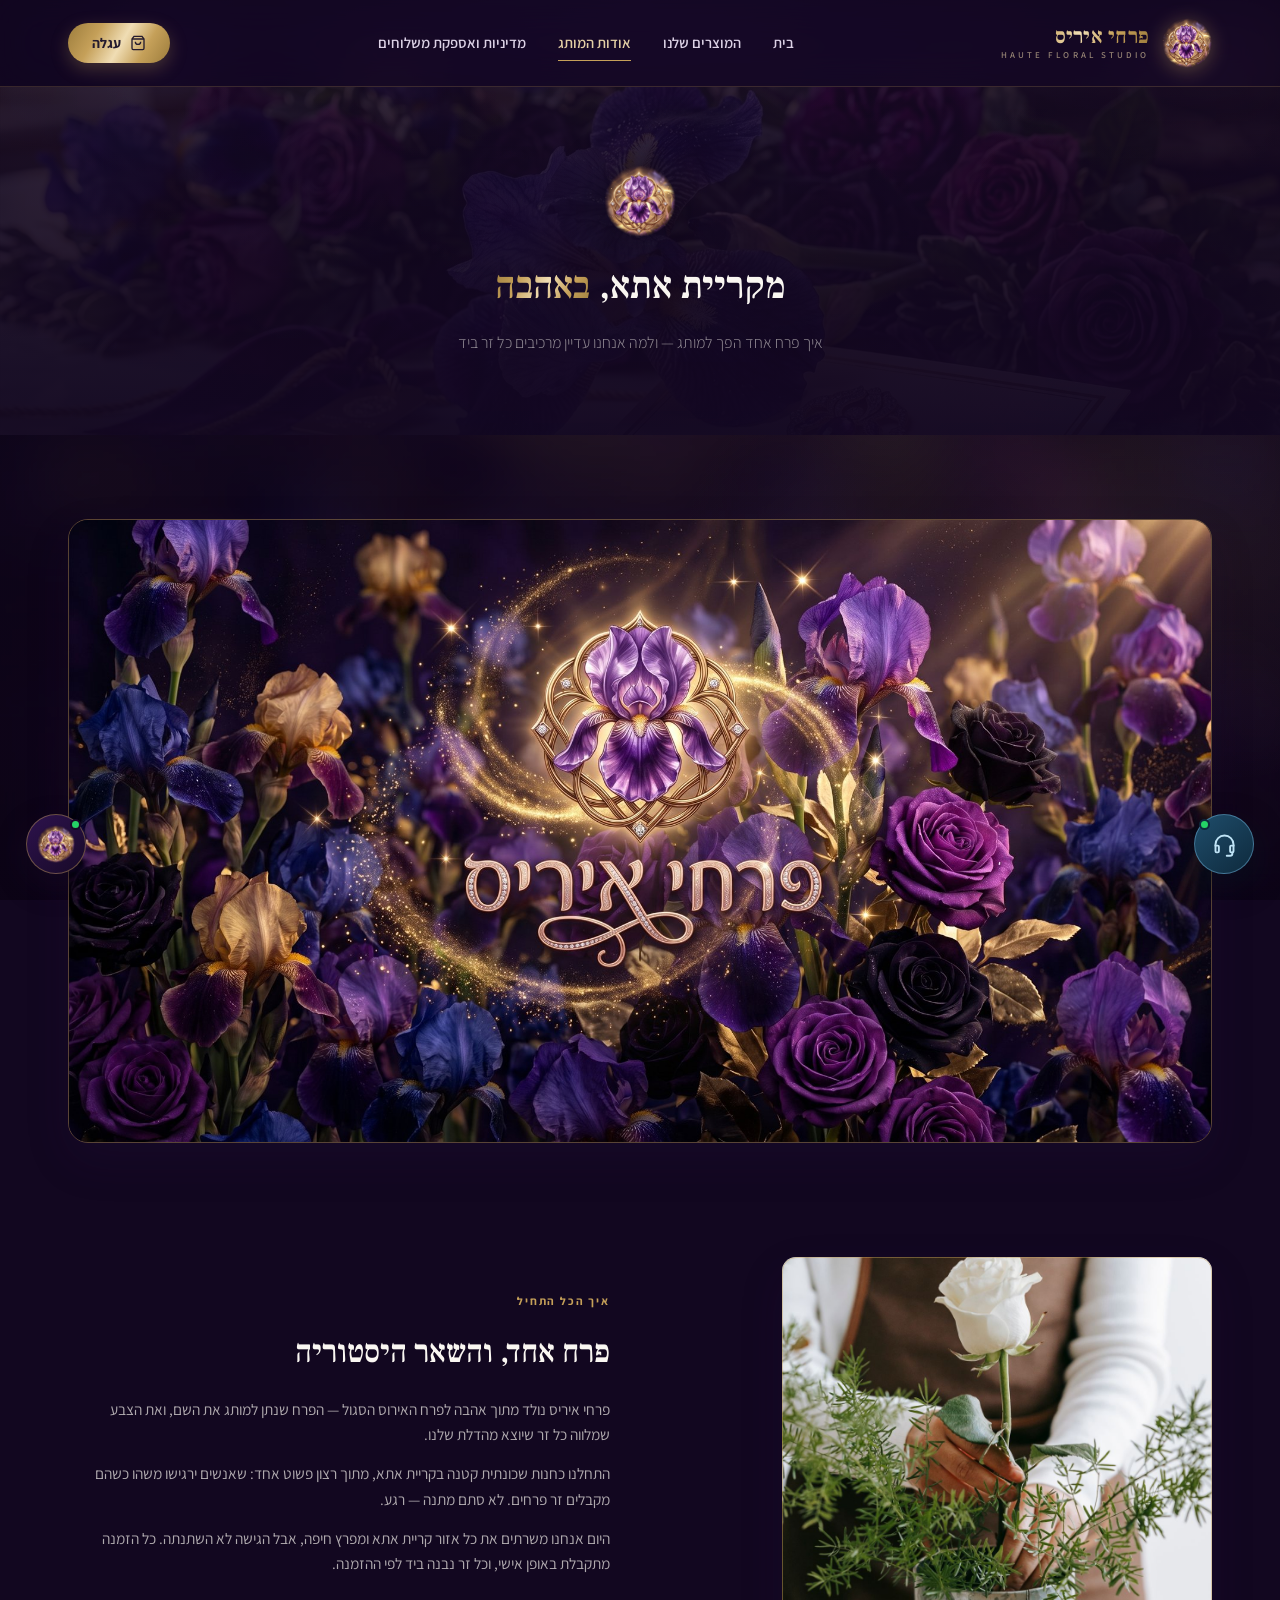
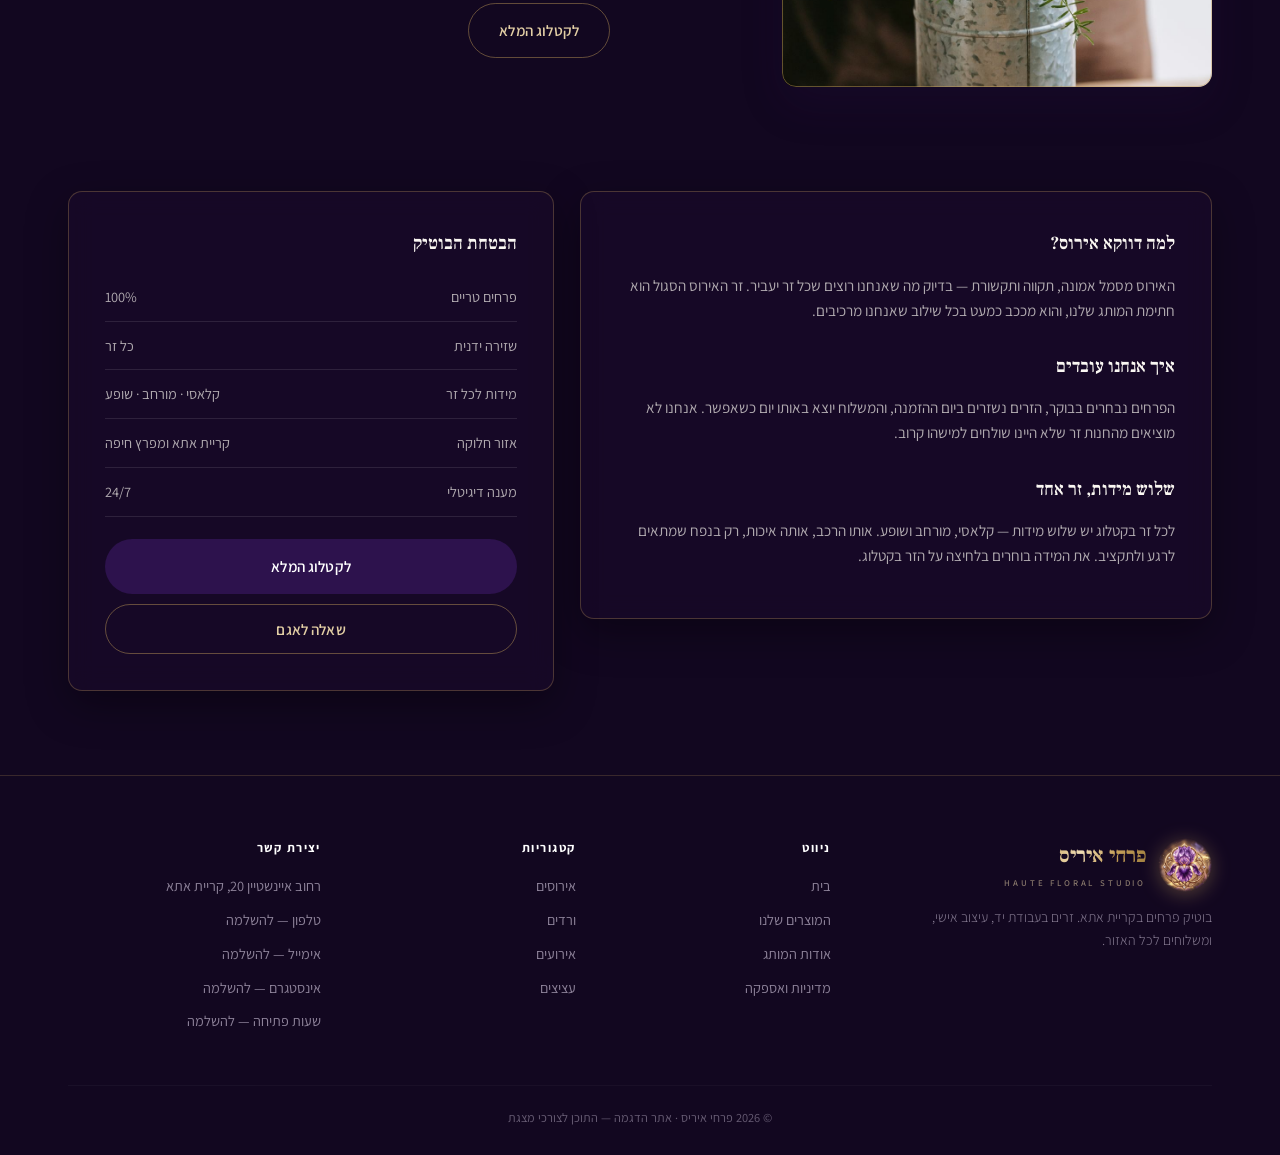
==== commit f55950f8: "Add files via upload" ====
--- a/about.html
+++ b/about.html
@@ -89,7 +89,7 @@
         <div class="order-line"><span>אזור חלוקה</span><span>קריית אתא ומפרץ חיפה</span></div>
         <div class="order-line"><span>מענה דיגיטלי</span><span>24/7</span></div>
         <a href="catalog.html" class="btn btn-deep btn-block" style="margin-top:22px">לקטלוג המלא</a>
-        <button class="btn btn-ghost btn-block" style="margin-top:10px" onclick="toggleChat()">שאלה למיכל</button>
+        <button class="btn btn-ghost btn-block" style="margin-top:10px" onclick="toggleChat()">שאלה לאגם</button>
       </div>
     </div>
   </div>
@@ -129,8 +129,10 @@
       <div>
         <h5>יצירת קשר</h5>
         <ul>
-          <li>קריית אתא — כתובת להשלמה</li>
-          <li>טלפון — להשלמה</li>
+          <li><a href="https://waze.com/ul?q=%D7%90%D7%99%D7%99%D7%A0%D7%A9%D7%98%D7%99%D7%99%D7%9F%2020%20%D7%A7%D7%A8%D7%99%D7%99%D7%AA%20%D7%90%D7%AA%D7%90" target="_blank" rel="noopener">רחוב איינשטיין 20, קריית אתא</a></li>
+          <li><a href="tel:040000000">טלפון — להשלמה</a></li>
+          <li><a href="mailto:hello@iris-flowers.co.il">אימייל — להשלמה</a></li>
+          <li><a href="https://instagram.com/" target="_blank" rel="noopener">אינסטגרם — להשלמה</a></li>
           <li>שעות פתיחה — להשלמה</li>
         </ul>
       </div>
@@ -149,14 +151,14 @@
   </div>
 </div>
 
-<button class="chat-launcher" onclick="toggleChat()" aria-label="פתח צ'אט עם מיכל">
+<button class="chat-launcher" onclick="toggleChat()" aria-label="פתח שיחה עם אגם">
   <img src="assets/brand/logo-mark.png" alt="" />
   <span class="dot"></span>
 </button>
 <div class="chat-panel" id="chatPanel">
   <div class="chat-head">
     <img class="avatar-seal" src="assets/brand/logo-mark.png" alt="" />
-    <div><h4>מיכל</h4><span>הסוכנת הדיגיטלית · זמינה עכשיו</span></div>
+    <div><h4>אגם</h4><span>יועצת הזרים שלנו · זמינה עכשיו</span></div>
     <button class="chat-close" onclick="toggleChat()" aria-label="סגור">✕</button>
   </div>
   <div class="chat-body" id="chatBody"></div>
@@ -170,6 +172,26 @@
   </button>
 </div>
 
+<button class="support-launcher" onclick="toggleSupport()" aria-label="פתח תמיכה עם מיכאל">
+  <svg viewBox="0 0 24 24" fill="none" stroke="currentColor" stroke-width="1.7" stroke-linecap="round"><path d="M4 13v-1a8 8 0 0 1 16 0v1"/><path d="M4 13h2a1 1 0 0 1 1 1v4a1 1 0 0 1-1 1H5a1 1 0 0 1-1-1z"/><path d="M20 13h-2a1 1 0 0 0-1 1v4a1 1 0 0 0 1 1h1a1 1 0 0 0 1-1z"/><path d="M19 19v1a2 2 0 0 1-2 2h-3"/></svg>
+  <span class="dot"></span>
+</button>
+<div class="support-panel" id="supportPanel">
+  <div class="chat-head">
+    <span class="avatar-seal">🛠️</span>
+    <div><h4>מיכאל</h4><span>תמיכה טכנית ומשלוחים</span></div>
+    <button class="chat-close" onclick="toggleSupport()" aria-label="סגור">✕</button>
+  </div>
+  <div class="chat-body" id="supportBody"></div>
+  <form class="chat-input-row" onsubmit="sendSupport(event)">
+    <input type="text" id="supportInput" placeholder="תארו תקלה, או הקלידו מספר הזמנה..." autocomplete="off" />
+    <button type="submit" aria-label="שלח"><svg viewBox="0 0 24 24" fill="currentColor"><path d="M2 21l21-9L2 3v7l15 2-15 2z"/></svg></button>
+  </form>
+  <button class="wa-btn" onclick="openShopWhatsApp()">
+    <svg viewBox="0 0 24 24"><path d="M17.472 14.382c-.297-.149-1.758-.867-2.03-.967-.273-.099-.471-.148-.67.15-.197.297-.767.966-.94 1.164-.173.199-.347.223-.644.075-.297-.15-1.255-.463-2.39-1.475-.883-.788-1.48-1.761-1.653-2.059-.173-.297-.018-.458.13-.606.134-.133.297-.347.446-.52.149-.174.198-.298.298-.497.099-.198.05-.371-.025-.52-.075-.149-.669-1.612-.916-2.207-.242-.579-.487-.5-.669-.51a12.8 12.8 0 0 0-.57-.01c-.198 0-.52.074-.792.372-.272.297-1.04 1.016-1.04 2.479 0 1.462 1.065 2.875 1.213 3.074.149.198 2.096 3.2 5.077 4.487.709.306 1.262.489 1.694.625.712.227 1.36.195 1.871.118.571-.085 1.758-.719 2.006-1.413.248-.694.248-1.289.173-1.413-.074-.124-.272-.198-.57-.347m-5.421 7.403h-.004a9.87 9.87 0 0 1-5.031-1.378l-.361-.214-3.741.982.998-3.648-.235-.374a9.86 9.86 0 0 1-1.51-5.26c.001-5.45 4.436-9.884 9.888-9.884 2.64 0 5.122 1.03 6.988 2.898a9.825 9.825 0 0 1 2.893 6.994c-.003 5.45-4.437 9.884-9.885 9.884m8.413-18.297A11.815 11.815 0 0 0 12.05 0C5.495 0 .16 5.335.157 11.892c0 2.096.547 4.142 1.588 5.945L.057 24l6.305-1.654a11.882 11.882 0 0 0 5.683 1.448h.005c6.554 0 11.89-5.335 11.893-11.893A11.821 11.821 0 0 0 20.885 3.488"/></svg>
+    מעבר לשיחה אישית ב-WhatsApp
+  </button>
+</div>
 <script src="js/products.js"></script>
 <script src="js/cart.js"></script>
 <script src="js/product-modal.js"></script>
--- a/css/style.css
+++ b/css/style.css
@@ -170,7 +170,8 @@
 .pm-overlay.open .pm{transform:translateY(0) scale(1);}
 
 .pm-media{position:relative;background:var(--iris-night);overflow:hidden;min-height:420px;}
-.pm-media .pm-photo{width:100%;height:100%;object-fit:cover;}
+.pm-media .pm-photo{width:100%;height:100%;object-fit:cover;transition:opacity .22s ease,transform .5s ease;}
+.pm-media .pm-photo.fading{opacity:.15;transform:scale(1.015);}
 .pm-media::after{content:"";position:absolute;inset:0;border-inline-end:1px solid rgba(197,160,89,.35);background:linear-gradient(to top,rgba(18,7,32,.5),transparent 42%);pointer-events:none;}
 .pm-media .badge-stack{top:16px;right:16px;}
 .pm-seal{position:absolute;bottom:16px;inset-inline-start:16px;width:52px;height:52px;z-index:3;opacity:.95;filter:drop-shadow(0 4px 12px rgba(0,0,0,.6));}
@@ -181,9 +182,10 @@
 
 .pm-tag{display:inline-block;align-self:flex-start;border:1px solid var(--gold);color:var(--gold-deep);font-weight:700;padding:3px 13px;border-radius:999px;font-size:.66rem;letter-spacing:.07em;margin-bottom:10px;}
 .pm-body h3{font-size:1.72rem;color:var(--iris-deep);line-height:1.25;margin-bottom:8px;}
-.pm-botanical{font-family:'Frank Ruhl Libre',serif;font-size:1rem;color:#5C5064;line-height:1.8;margin-bottom:6px;}
-.pm-stems{font-size:.82rem;color:var(--muted);margin-bottom:20px;display:flex;align-items:center;gap:7px;}
-.pm-stems b{color:var(--gold-deep);font-weight:700;}
+.pm-botanical{font-family:'Frank Ruhl Libre',serif;font-size:1rem;color:#5C5064;line-height:1.8;margin-bottom:18px;}
+
+/* דגל הגודל על גבי התמונה */
+.pm-size-flag{position:absolute;bottom:16px;inset-inline-end:16px;z-index:4;background:rgba(18,7,32,.8);backdrop-filter:blur(8px);border:1px solid rgba(197,160,89,.5);color:var(--gold-soft);font-size:.76rem;font-weight:700;padding:7px 15px;border-radius:999px;white-space:nowrap;}
 
 .pm-price-row{display:flex;align-items:baseline;gap:10px;padding:16px 0;border-top:1px solid var(--line);border-bottom:1px solid var(--line);margin-bottom:20px;}
 .pm-price{font-family:'Frank Ruhl Libre',serif;font-size:2.1rem;font-weight:700;color:var(--iris-deep);transition:opacity .18s;}
@@ -192,13 +194,33 @@
 
 .size-label{font-size:.74rem;font-weight:700;letter-spacing:.06em;color:var(--muted);margin-bottom:9px;text-transform:uppercase;}
 .size-picker{display:grid;grid-template-columns:repeat(3,1fr);gap:9px;margin-bottom:8px;}
-.size-opt{border:1px solid var(--input-line);border-radius:11px;padding:11px 8px;text-align:center;transition:all .22s;background:#fff;}
-.size-opt:hover{border-color:var(--gold);}
+.size-opt{border:1px solid var(--input-line);border-radius:11px;padding:10px 8px;text-align:center;transition:all .22s;background:#fff;}
+.size-opt:hover{border-color:var(--gold);transform:translateY(-2px);}
 .size-opt .s-name{font-weight:700;font-size:.9rem;color:var(--iris-deep);display:block;}
-.size-opt .s-price{font-size:.78rem;color:var(--muted);display:block;margin-top:2px;}
+.size-opt .s-stems{font-size:.68rem;color:var(--muted);display:block;margin-top:1px;}
+.size-opt .s-price{font-size:.82rem;color:var(--muted);display:block;margin-top:3px;font-weight:600;}
 .size-opt.active{border-color:var(--gold);background:rgba(197,160,89,.1);box-shadow:inset 0 0 0 1px var(--gold);}
-.size-opt.active .s-price{color:var(--gold-deep);font-weight:600;}
-.size-note{font-size:.8rem;color:var(--muted);min-height:34px;margin-bottom:18px;line-height:1.5;}
+.size-opt.active .s-price{color:var(--gold-deep);}
+.size-opt.active .s-stems{color:var(--gold-deep);}
+.size-note{font-size:.8rem;color:var(--muted);min-height:34px;margin-bottom:16px;line-height:1.5;}
+
+/* ---------- פירוט ההרכב ---------- */
+.comp-card{border:1px solid var(--line);border-radius:12px;background:#fff;padding:14px 16px;margin-bottom:20px;}
+.comp-head{display:flex;align-items:baseline;justify-content:space-between;gap:12px;padding-bottom:10px;margin-bottom:4px;border-bottom:1px solid var(--line);}
+.comp-head>span:first-child{font-size:.76rem;font-weight:700;letter-spacing:.05em;color:var(--muted);text-transform:uppercase;}
+.comp-total{font-size:.82rem;font-weight:700;color:var(--gold-deep);white-space:nowrap;}
+.comp-list{list-style:none;display:flex;flex-direction:column;}
+.comp-list li{display:flex;align-items:center;justify-content:space-between;gap:12px;padding:8px 0;border-bottom:1px dashed var(--line);font-size:.88rem;}
+.comp-list li:last-child{border-bottom:none;padding-bottom:0;}
+.comp-list .c-name{color:#5C5064;display:flex;align-items:center;gap:9px;}
+.comp-list .c-name::before{content:"";width:7px;height:7px;border-radius:50%;background:var(--gold);opacity:.7;flex-shrink:0;}
+.comp-list .c-qty{font-family:'Frank Ruhl Libre',serif;font-weight:700;font-size:1rem;color:var(--iris-deep);background:var(--iris-soft);border-radius:8px;min-width:34px;text-align:center;padding:1px 8px;}
+.comp-list.pop li{animation:compIn .32s ease backwards;}
+.comp-list.pop li:nth-child(2){animation-delay:.04s;}
+.comp-list.pop li:nth-child(3){animation-delay:.08s;}
+.comp-list.pop li:nth-child(4){animation-delay:.12s;}
+.comp-list.pop li:nth-child(5){animation-delay:.16s;}
+@keyframes compIn{from{opacity:0;transform:translateY(-5px);}to{opacity:1;transform:none;}}
 
 .pm-tabs{display:flex;gap:4px;border-bottom:1px solid var(--line);margin-bottom:14px;}
 .pm-tab{padding:10px 15px;font-size:.84rem;font-weight:600;color:var(--muted);border-bottom:2px solid transparent;margin-bottom:-1px;transition:all .2s;}
@@ -500,3 +522,307 @@
   .field-row{grid-template-columns:1fr;}
   section{padding:58px 0;}
 }
+
+
+/* ============================================================
+   ערכת לילה — דורסת את הערכה הבהירה שמעליה.
+   כל שטח לבן באתר הופך לזכוכית כהה על רקע אירוס קבוע.
+   ============================================================ */
+
+:root{
+  --glass:rgba(24,10,40,.75);
+  --glass-soft:rgba(24,10,40,.55);
+  --glass-line:rgba(197,160,89,.3);
+  --glass-line-soft:rgba(255,255,255,.1);
+  --text-cream:#FAF7F2;
+  --text-dim:rgba(250,247,242,.68);
+  --text-faint:rgba(250,247,242,.45);
+}
+
+body{
+  background:var(--iris-ink) url('../assets/brand/body-bg.jpg') center center/cover no-repeat;
+  color:var(--text-cream);
+}
+body::before{
+  content:"";position:fixed;inset:0;z-index:-1;pointer-events:none;
+  background:
+    radial-gradient(ellipse 80% 45% at 50% 0%,rgba(91,58,135,.3),transparent 72%),
+    radial-gradient(ellipse 50% 40% at 88% 60%,rgba(197,160,89,.1),transparent 70%),
+    linear-gradient(180deg,rgba(18,7,32,.6) 0%,rgba(16,6,28,.78) 40%,rgba(12,4,22,.9) 100%);
+}
+@media(min-width:900px){ body{background-attachment:fixed;} }
+
+h1,h2,h3,h4,h5{color:var(--text-cream);}
+
+/* ---------- סקשנים שהיו בהירים ---------- */
+.story{background:transparent;border-top:1px solid var(--glass-line-soft);border-bottom:1px solid var(--glass-line-soft);}
+.story-text h2{color:var(--text-cream);}
+.story-text p{color:var(--text-dim);}
+.story-text .kicker,.section-head .kicker{color:var(--gold);}
+.section-head h2{color:var(--text-cream);}
+.section-head p{color:var(--text-dim);}
+
+.delivery-strip{background:var(--glass-soft);backdrop-filter:blur(12px);-webkit-backdrop-filter:blur(12px);border-top:1px solid var(--glass-line);border-bottom:1px solid var(--glass-line);}
+.delivery-strip .dc-label{color:var(--text-cream);}
+.delivery-strip .dc-label small{color:var(--text-dim);}
+.delivery-form input{color:var(--text-cream);border-bottom-color:rgba(255,255,255,.28);}
+.delivery-form input::placeholder{color:var(--text-faint);}
+.dc-result.ok{color:#8FD9A8;}
+.dc-result.no{color:#F0A0AC;}
+
+/* ---------- כרטיסי זכוכית ---------- */
+.signature-card,
+.cat-card,
+.product-card,
+.panel,
+.greeting-card{
+  background:var(--glass);
+  backdrop-filter:blur(12px);
+  -webkit-backdrop-filter:blur(12px);
+  border:1px solid var(--glass-line);
+  box-shadow:0 14px 40px rgba(0,0,0,.35);
+}
+.signature-card h3{color:var(--text-cream);}
+.signature-card p{color:var(--text-dim);}
+.signature-price{color:var(--gold-soft);}
+.signature-card .tag{color:var(--gold-soft);border-color:var(--gold);}
+
+.cat-card h4{color:var(--text-cream);}
+.cat-card:hover{border-color:var(--gold);box-shadow:0 20px 48px rgba(0,0,0,.45);}
+
+.product-card:hover{box-shadow:0 22px 50px rgba(0,0,0,.5);}
+.product-body h4{color:var(--text-cream);}
+.product-body p{color:var(--text-dim);}
+.product-foot{border-top-color:var(--glass-line-soft);}
+.price{color:var(--gold-soft);}
+.price small{color:var(--text-faint);}
+.price s{color:var(--text-faint);}
+.add-btn{border-color:rgba(197,160,89,.45);color:var(--gold-soft);}
+.add-btn:hover{background:var(--gold);color:#241B2E;border-color:var(--gold);}
+.product-art{background:rgba(255,255,255,.04);}
+
+.cat-filters button{border-color:var(--glass-line-soft);color:var(--text-dim);}
+.cat-filters button:hover{border-color:var(--gold);color:var(--gold-soft);}
+.cat-filters button.active{background:var(--gold-grad);color:#241B2E;border-color:transparent;font-weight:700;}
+
+.panel h3{color:var(--text-cream);}
+.panel p{color:var(--text-dim);}
+.order-line{color:var(--text-dim);border-bottom-color:var(--glass-line-soft);}
+.page-head p{color:var(--text-dim);}
+
+.btn-ghost{border-color:rgba(197,160,89,.45);color:var(--gold-soft);}
+.btn-ghost:hover{border-color:var(--gold);background:rgba(197,160,89,.12);color:var(--gold-soft);}
+
+/* ---------- טפסים ---------- */
+.field label{color:var(--text-faint);}
+.field input,.field textarea{background:rgba(255,255,255,.06);border-color:rgba(255,255,255,.16);color:var(--text-cream);}
+.field input::placeholder,.field textarea::placeholder{color:var(--text-faint);}
+.field input:focus,.field textarea:focus{background:rgba(255,255,255,.1);border-color:var(--gold);}
+.greeting-card textarea{color:var(--gold-soft);background:none;}
+.tone-btn{border-color:var(--glass-line-soft);color:var(--text-dim);}
+.tone-btn:hover{border-color:var(--gold);background:rgba(197,160,89,.12);color:var(--gold-soft);}
+.tone-btn.active{background:var(--gold-grad);color:#241B2E;border-color:transparent;font-weight:700;}
+.regen-btn{color:var(--text-faint);}
+.regen-btn:hover{color:var(--gold-soft);}
+.demo-flag{background:rgba(197,160,89,.12);color:var(--gold-soft);border-color:var(--gold);}
+
+/* ---------- קופה ---------- */
+.checkout-main{background:var(--glass);backdrop-filter:blur(16px);-webkit-backdrop-filter:blur(16px);}
+.checkout-main h3{color:var(--text-cream);}
+.checkout-main .sub{color:var(--text-dim);}
+.checkout-progress .circle{border-color:rgba(255,255,255,.22);color:var(--text-faint);}
+.checkout-progress .label{color:var(--text-faint);}
+.checkout-progress .line{background:rgba(255,255,255,.14);}
+.checkout-progress .step.active .circle{background:var(--gold);border-color:var(--gold);color:#241B2E;}
+.checkout-progress .step.active .label{color:var(--gold-soft);}
+.checkout-progress .step.done .circle{background:rgba(197,160,89,.35);border-color:var(--gold);color:var(--gold-soft);}
+.checkout-progress .step.done .label{color:var(--gold-soft);}
+.success-screen{background:var(--glass);backdrop-filter:blur(16px);-webkit-backdrop-filter:blur(16px);border-color:var(--glass-line);}
+.success-screen h2{color:var(--text-cream);}
+.success-screen p{color:var(--text-dim);}
+.success-screen .order-no{color:var(--gold-soft);}
+
+/* ---------- מגירת עגלה ---------- */
+.cart-drawer{background:linear-gradient(180deg,#1C0B2E 0%,#120720 100%);border-inline-end:1px solid var(--glass-line);}
+.cart-head{border-bottom-color:var(--glass-line-soft);}
+.cart-head h3{color:var(--text-cream);}
+.cart-close{color:var(--text-dim);}
+.cart-row{border-bottom-color:var(--glass-line-soft);}
+.cart-row .thumb{border-color:var(--glass-line);}
+.cart-row .info h5{color:var(--text-cream);}
+.cart-row .qty button{border-color:rgba(255,255,255,.2);color:var(--text-cream);}
+.cart-row .qty button:hover{border-color:var(--gold);background:rgba(197,160,89,.15);}
+.cart-row .price{color:var(--gold-soft);}
+.cart-foot{border-top-color:var(--glass-line-soft);}
+.cart-total{color:var(--text-cream);}
+.cart-empty{color:var(--text-dim);}
+
+/* ---------- חלון מוצר ---------- */
+.pm{background:linear-gradient(170deg,#1E0C33 0%,#140825 100%);border-color:var(--glass-line);}
+.pm-body h3,#pmTitle{color:var(--text-cream);}
+.pm-botanical{color:var(--text-dim);}
+.pm-price-row{border-color:var(--glass-line-soft);}
+.pm-price{color:var(--gold-soft);}
+.pm-price-note{color:var(--text-faint);}
+.size-label{color:var(--text-faint);}
+.size-opt{background:rgba(255,255,255,.05);border-color:rgba(255,255,255,.16);}
+.size-opt .s-name{color:var(--text-cream);}
+.size-opt .s-stems,.size-opt .s-price{color:var(--text-dim);}
+.size-opt:hover{border-color:var(--gold);background:rgba(197,160,89,.12);}
+.size-opt.active{background:rgba(197,160,89,.18);border-color:var(--gold);}
+.size-opt.active .s-price,.size-opt.active .s-stems{color:var(--gold-soft);}
+.size-note{color:var(--text-faint);}
+.comp-card{background:rgba(255,255,255,.05);border-color:var(--glass-line);}
+.comp-head{border-bottom-color:var(--glass-line-soft);}
+.comp-head>span:first-child{color:var(--text-faint);}
+.comp-total{color:var(--gold-soft);}
+.comp-list li{border-bottom-color:rgba(255,255,255,.08);}
+.comp-list .c-name{color:var(--text-dim);}
+.comp-list .c-qty{background:rgba(197,160,89,.18);color:var(--gold-soft);}
+.pm-tabs{border-bottom-color:var(--glass-line-soft);}
+.pm-tab{color:var(--text-faint);}
+.pm-tab:hover{color:var(--text-cream);}
+.pm-tab.active{color:var(--gold-soft);border-bottom-color:var(--gold);}
+.pm-panel{color:var(--text-dim);}
+.pm-tag{color:var(--gold-soft);border-color:var(--gold);}
+
+/* ---------- צ'אט ---------- */
+.chat-panel{background:linear-gradient(180deg,#1C0B2E 0%,#120720 100%);border-color:var(--glass-line);}
+.chat-body{background:transparent;}
+.msg.bot{background:rgba(255,255,255,.07);border-color:var(--glass-line-soft);color:var(--text-cream);}
+.chat-input-row{background:rgba(0,0,0,.25);border-top-color:var(--glass-line-soft);}
+.chat-input-row input{background:rgba(255,255,255,.07);border-color:rgba(255,255,255,.16);color:var(--text-cream);}
+.chat-input-row input::placeholder{color:var(--text-faint);}
+.chat-menu button,.chat-chips button{background:rgba(255,255,255,.07);border-color:var(--glass-line-soft);color:var(--text-cream);}
+.chat-menu button:hover,.chat-chips button:hover{background:rgba(197,160,89,.16);border-color:var(--gold);color:var(--gold-soft);}
+
+/* ---------- רשת צפופה יותר בנייד: שתי קוביות בשורה ---------- */
+@media(max-width:620px){
+  .cat-grid,.product-grid{grid-template-columns:repeat(2,1fr);gap:12px;}
+  .product-art{height:152px;}
+  .cat-card .cat-img{height:118px;}
+  .product-body{padding:11px 12px 13px;gap:4px;}
+  .product-body h4{font-size:.84rem;line-height:1.35;}
+  .product-body p{display:none;}
+  .product-foot{margin-top:9px;padding-top:9px;flex-direction:column;align-items:stretch;gap:8px;}
+  .price{font-size:.98rem;text-align:center;}
+  .price small{display:block;font-size:.66rem;}
+  .add-btn{width:100%;padding:7px 10px;font-size:.76rem;}
+  .quick-view{display:none;}
+  .cat-card h4{font-size:.84rem;padding:11px 8px;}
+  .badge-stack .badge{font-size:.58rem;padding:3px 8px;}
+  .section-head{margin-bottom:28px;}
+  .section-head h2{font-size:1.6rem;}
+}
+
+/* ============================================================
+   מיכאל — סוכן התמיכה בצד ימין
+   ============================================================ */
+.support-launcher{position:fixed;bottom:26px;right:26px;z-index:95;width:60px;height:60px;border-radius:50%;
+  background:linear-gradient(140deg,#1F4D6B,#0E2A3D);border:1px solid rgba(120,190,230,.45);
+  display:flex;align-items:center;justify-content:center;box-shadow:0 12px 30px rgba(8,22,34,.5);transition:transform .25s;}
+.support-launcher:hover{transform:scale(1.07);}
+.support-launcher svg{width:27px;height:27px;color:#BFE3F5;}
+.support-launcher .dot{position:absolute;top:4px;left:4px;width:11px;height:11px;border-radius:50%;background:var(--wa);border:2px solid #0E2A3D;}
+
+.support-panel{position:fixed;bottom:100px;right:26px;width:378px;max-width:92vw;height:560px;max-height:76vh;
+  background:linear-gradient(180deg,#132A3A 0%,#0C1C28 100%);border-radius:var(--radius-lg);
+  box-shadow:0 30px 70px rgba(6,16,26,.55);display:flex;flex-direction:column;overflow:hidden;z-index:96;
+  transform:translateY(18px) scale(.97);opacity:0;pointer-events:none;
+  transition:all .28s cubic-bezier(.22,1,.36,1);border:1px solid rgba(120,190,230,.28);}
+.support-panel.open{transform:translateY(0) scale(1);opacity:1;pointer-events:auto;}
+.support-panel .chat-head{background:linear-gradient(135deg,#1F4D6B,#0E2A3D);border-bottom:1px solid rgba(120,190,230,.24);}
+.support-panel .chat-head .avatar-seal{width:40px;height:40px;border-radius:50%;background:rgba(191,227,245,.15);
+  display:flex;align-items:center;justify-content:center;font-size:1.15rem;}
+.support-panel .msg.user{background:#1F4D6B;}
+.support-panel .msg.bot{background:rgba(255,255,255,.07);border-color:rgba(120,190,230,.2);}
+.support-panel .chat-menu button:hover,.support-panel .chat-chips button:hover{background:rgba(120,190,230,.16);border-color:rgba(120,190,230,.6);color:#BFE3F5;}
+.support-panel .chat-input-row button{background:#1F4D6B;}
+.support-panel .chat-input-row button:hover{background:#2A6A92;}
+.support-panel .chat-input-row input:focus{border-color:rgba(120,190,230,.6);}
+
+/* ---------- פינת העזרה ---------- */
+.help-grid{display:grid;grid-template-columns:1fr 1fr;gap:22px;}
+.help-card{background:var(--glass);backdrop-filter:blur(12px);-webkit-backdrop-filter:blur(12px);
+  border:1px solid var(--glass-line);border-radius:var(--radius-lg);padding:30px 28px;display:flex;flex-direction:column;gap:12px;}
+.help-card .who{display:flex;align-items:center;gap:13px;}
+.help-card .who img,.help-card .who .ico{width:52px;height:52px;border-radius:50%;flex-shrink:0;
+  display:flex;align-items:center;justify-content:center;font-size:1.4rem;}
+.help-card .who .ico{background:linear-gradient(140deg,#1F4D6B,#0E2A3D);border:1px solid rgba(120,190,230,.45);}
+.help-card h4{font-family:'Frank Ruhl Libre',serif;font-size:1.22rem;color:var(--gold-soft);}
+.help-card .role{font-size:.76rem;letter-spacing:.08em;color:var(--text-faint);text-transform:uppercase;font-weight:700;}
+.help-card p{font-size:.92rem;color:var(--text-dim);line-height:1.75;flex:1;}
+.help-card ul{list-style:none;display:flex;flex-direction:column;gap:7px;font-size:.87rem;color:var(--text-dim);}
+.help-card li{padding-inline-start:20px;position:relative;}
+.help-card li::before{content:"";position:absolute;inset-inline-start:0;top:.6em;width:6px;height:6px;border-radius:50%;background:var(--gold);opacity:.7;}
+.help-card .btn{margin-top:6px;}
+.help-card.support h4{color:#BFE3F5;}
+.help-card.support li::before{background:#7FBEDC;}
+.help-card.support{border-color:rgba(120,190,230,.3);}
+
+/* ---------- דירוגים ---------- */
+.rating-wrap{background:var(--glass);backdrop-filter:blur(12px);-webkit-backdrop-filter:blur(12px);
+  border:1px solid var(--glass-line);border-radius:var(--radius-lg);padding:34px;}
+.rating-top{display:flex;align-items:center;justify-content:space-between;gap:24px;flex-wrap:wrap;margin-bottom:26px;
+  padding-bottom:22px;border-bottom:1px solid var(--glass-line-soft);}
+.rating-score{display:flex;align-items:center;gap:16px;}
+.rating-score .num{font-family:'Frank Ruhl Libre',serif;font-size:3.2rem;font-weight:700;color:var(--gold-soft);line-height:1;}
+.rating-score .meta{font-size:.85rem;color:var(--text-dim);}
+.stars{display:flex;gap:3px;direction:ltr;}
+.stars svg{width:19px;height:19px;fill:var(--gold);}
+.stars svg.empty{fill:rgba(255,255,255,.18);}
+.rate-me{display:flex;align-items:center;gap:12px;flex-wrap:wrap;}
+.rate-me span{font-size:.86rem;color:var(--text-dim);}
+.rate-stars{display:flex;gap:5px;direction:ltr;}
+.rate-stars button{padding:2px;line-height:0;}
+.rate-stars svg{width:28px;height:28px;fill:rgba(255,255,255,.22);transition:fill .15s,transform .15s;}
+.rate-stars button:hover svg,.rate-stars button.lit svg{fill:var(--gold);transform:scale(1.12);}
+.rate-thanks{font-size:.86rem;color:#8FD9A8;display:none;}
+.rate-thanks.show{display:block;}
+.reviews{display:grid;grid-template-columns:repeat(3,1fr);gap:18px;}
+.review{background:rgba(255,255,255,.05);border:1px solid var(--glass-line-soft);border-radius:14px;padding:20px;}
+.review .stars{margin-bottom:10px;}
+.review p{font-size:.89rem;color:var(--text-dim);line-height:1.7;margin-bottom:12px;}
+.review .by{font-size:.8rem;color:var(--gold-soft);font-weight:700;}
+.review .by small{display:block;color:var(--text-faint);font-weight:400;margin-top:2px;}
+
+/* ---------- איך מגיעים ---------- */
+.visit-grid{display:grid;grid-template-columns:1.1fr 1fr;gap:24px;align-items:stretch;}
+.visit-card{background:var(--glass);backdrop-filter:blur(12px);-webkit-backdrop-filter:blur(12px);
+  border:1px solid var(--glass-line);border-radius:var(--radius-lg);padding:32px;}
+.visit-card h3{font-size:1.3rem;color:var(--gold-soft);margin-bottom:6px;}
+.visit-card .addr{font-family:'Frank Ruhl Libre',serif;font-size:1.5rem;color:var(--text-cream);margin:14px 0 8px;}
+.visit-card p{color:var(--text-dim);font-size:.92rem;margin-bottom:8px;}
+.visit-actions{display:flex;gap:10px;flex-wrap:wrap;margin-top:20px;}
+.visit-map{border-radius:var(--radius-lg);overflow:hidden;border:1px solid var(--glass-line);min-height:280px;}
+.visit-map iframe{width:100%;height:100%;min-height:280px;border:0;display:block;filter:grayscale(.25) contrast(1.05);}
+.contact-rows{display:flex;flex-direction:column;gap:2px;margin-top:18px;}
+.contact-row{display:flex;align-items:center;gap:12px;padding:12px 0;border-bottom:1px solid var(--glass-line-soft);font-size:.92rem;color:var(--text-dim);}
+.contact-row:last-child{border-bottom:none;}
+.contact-row .ico{width:34px;height:34px;border-radius:50%;background:rgba(197,160,89,.16);display:flex;align-items:center;justify-content:center;flex-shrink:0;}
+.contact-row a{color:var(--gold-soft);}
+.contact-row a:hover{text-decoration:underline;}
+
+@media(max-width:980px){
+  .help-grid,.visit-grid{grid-template-columns:1fr;}
+  .reviews{grid-template-columns:1fr;}
+}
+@media(max-width:620px){
+  .support-launcher{width:54px;height:54px;bottom:18px;right:18px;}
+  .support-panel{width:94vw;right:3vw;bottom:92px;height:70vh;}
+  .rating-wrap,.visit-card,.help-card{padding:22px 18px;}
+  .rating-score .num{font-size:2.4rem;}
+}
+
+/* ---------- מסך סיום הזמנה ---------- */
+.success-actions{display:flex;gap:12px;justify-content:center;flex-wrap:wrap;margin-top:26px;}
+.wa-send{background:var(--wa);color:#fff;font-weight:700;padding:15px 30px;box-shadow:0 10px 26px rgba(37,211,102,.3);}
+.wa-send:hover{background:#1DB954;transform:translateY(-2px);}
+.wa-send svg{width:20px;height:20px;fill:currentColor;}
+.copy-msg{min-height:22px;margin-top:12px;font-size:.86rem;color:#8FD9A8;font-weight:600;}
+.success-note{margin-top:18px;padding-top:18px;border-top:1px solid var(--glass-line-soft);
+  font-size:.84rem;color:var(--text-faint);line-height:1.8;}
+.success-note strong{color:var(--gold-soft);}
+.mail-status{min-height:20px;margin-top:6px;font-size:.84rem;font-weight:600;color:var(--text-faint);}
+.mail-status.ok{color:#8FD9A8;}
+.mail-status.no{color:#F0A0AC;}
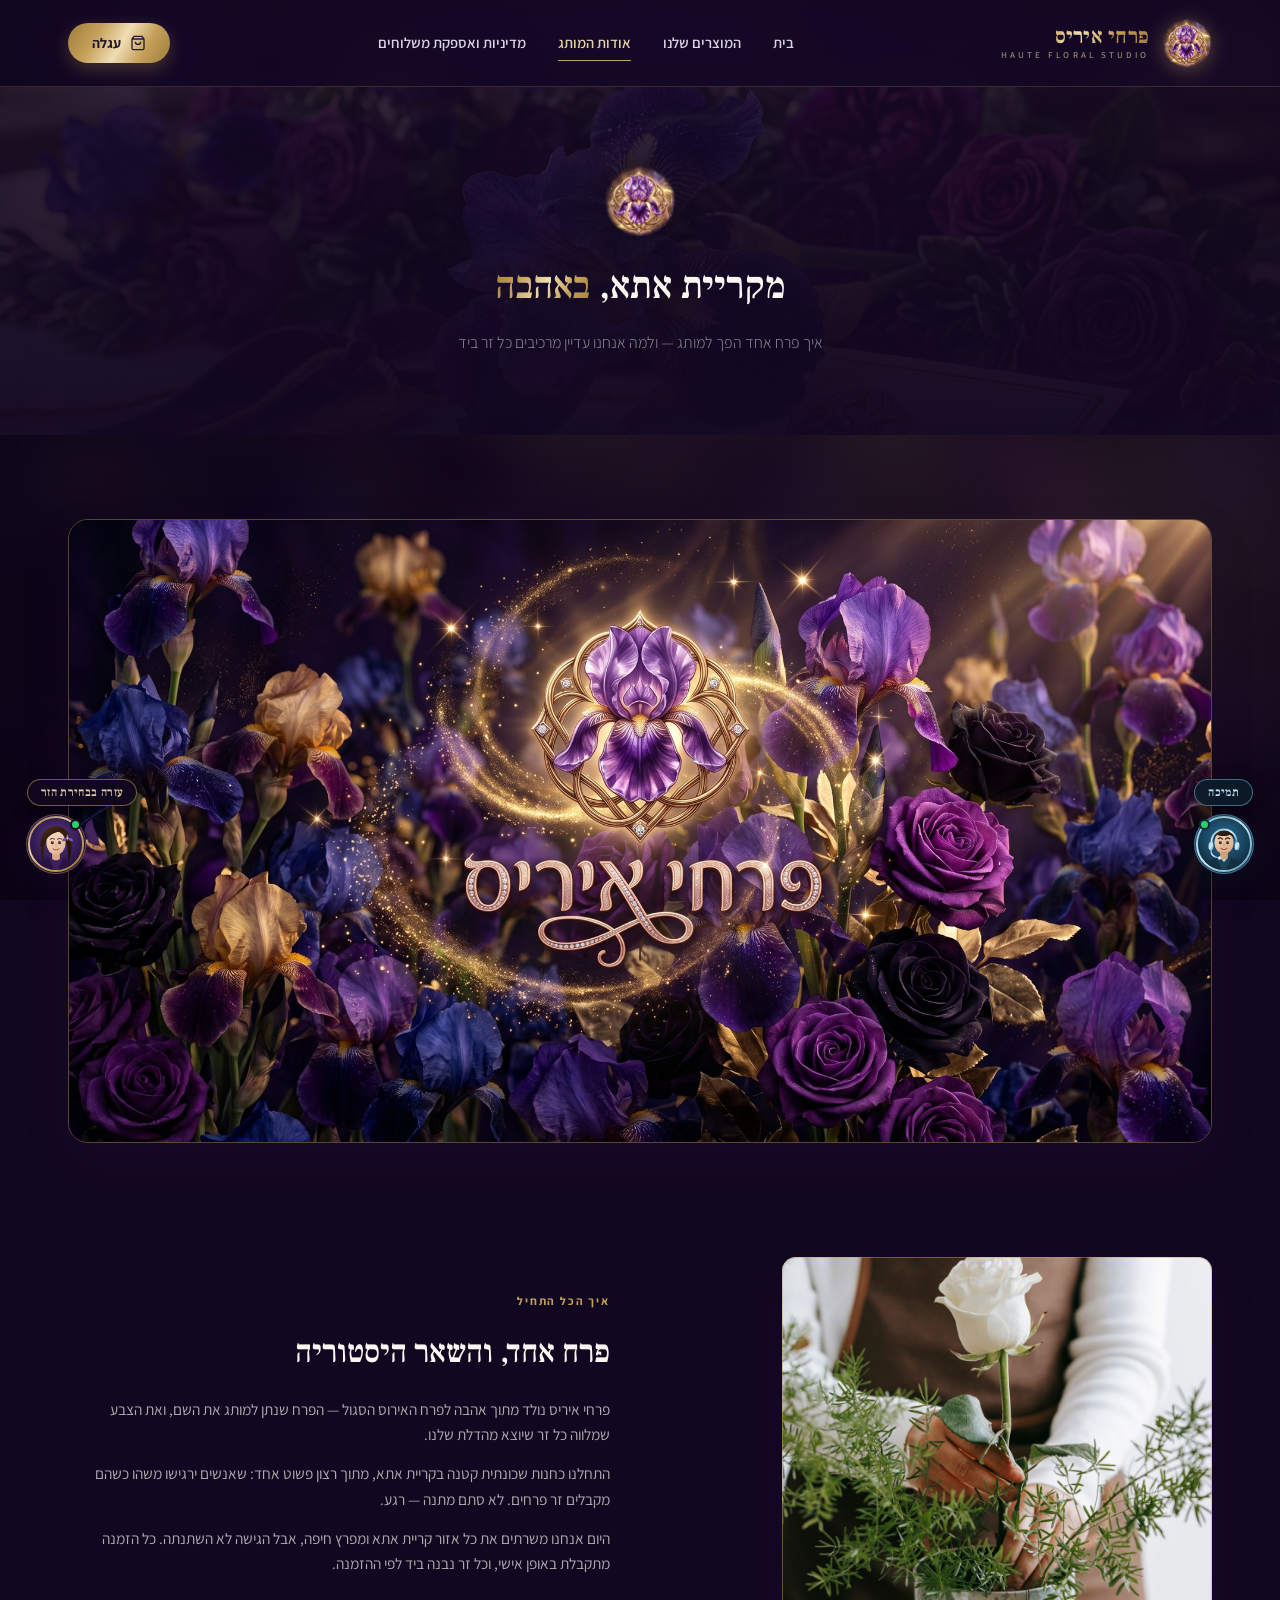
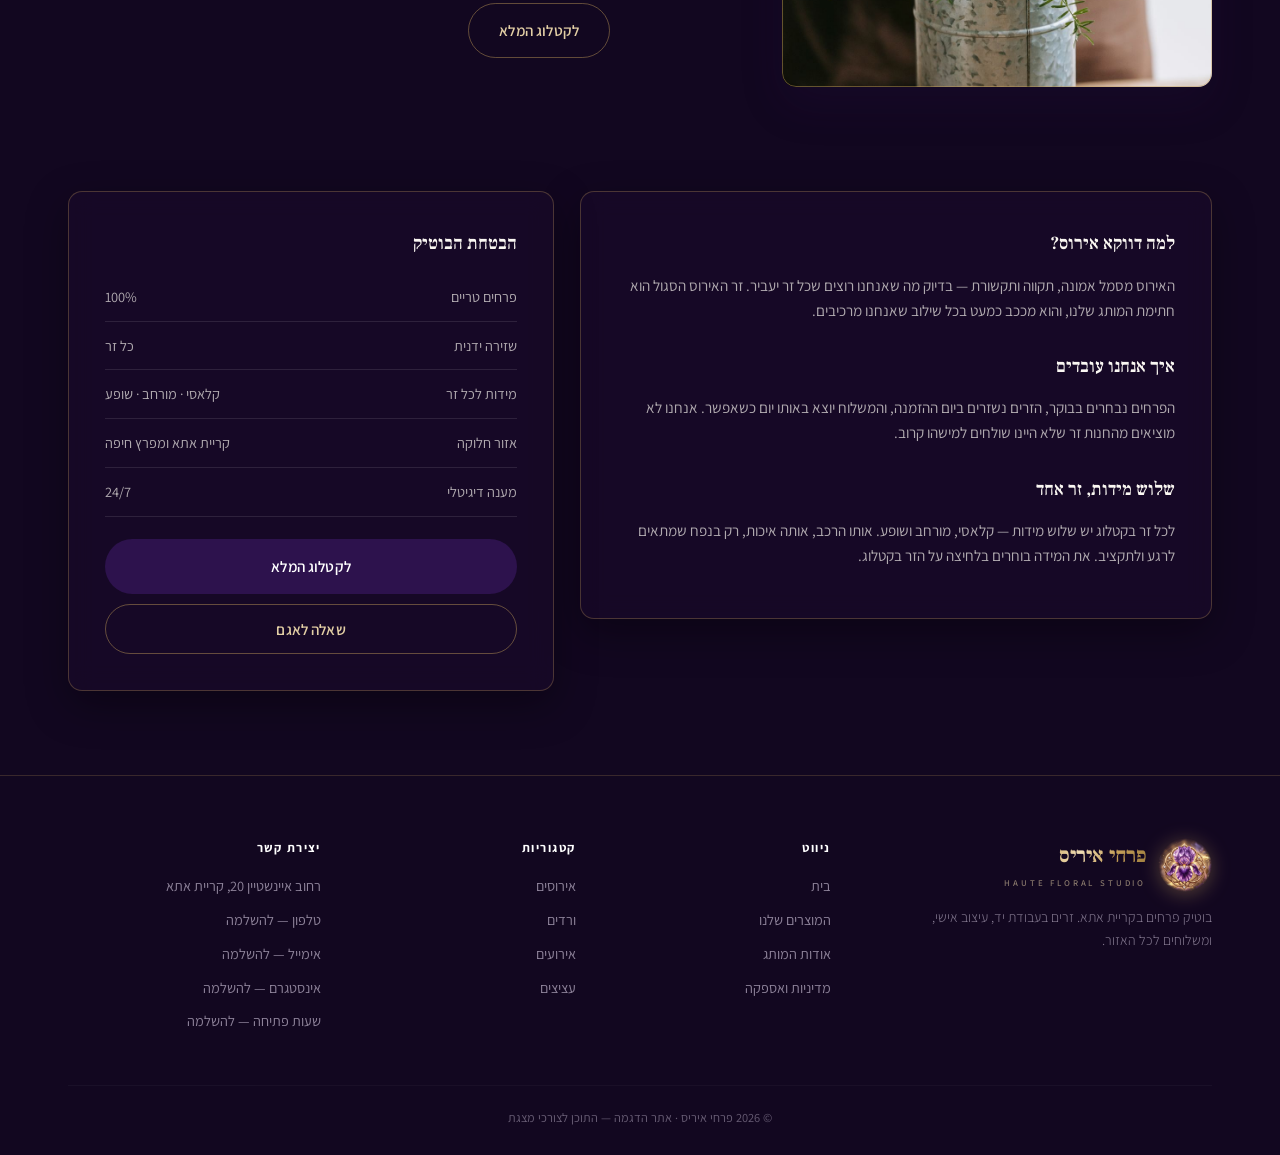
==== commit 9e69bc8d: "Add files via upload" ====
--- a/about.html
+++ b/about.html
@@ -152,12 +152,13 @@
 </div>
 
 <button class="chat-launcher" onclick="toggleChat()" aria-label="פתח שיחה עם אגם">
-  <img src="assets/brand/logo-mark.png" alt="" />
+  <span class="agent-tip">עזרה בבחירת הזר</span>
+  <img src="assets/brand/avatar-agam.svg" alt="" />
   <span class="dot"></span>
 </button>
 <div class="chat-panel" id="chatPanel">
   <div class="chat-head">
-    <img class="avatar-seal" src="assets/brand/logo-mark.png" alt="" />
+    <img class="avatar-seal" src="assets/brand/avatar-agam.svg" alt="" />
     <div><h4>אגם</h4><span>יועצת הזרים שלנו · זמינה עכשיו</span></div>
     <button class="chat-close" onclick="toggleChat()" aria-label="סגור">✕</button>
   </div>
@@ -173,12 +174,13 @@
 </div>
 
 <button class="support-launcher" onclick="toggleSupport()" aria-label="פתח תמיכה עם מיכאל">
-  <svg viewBox="0 0 24 24" fill="none" stroke="currentColor" stroke-width="1.7" stroke-linecap="round"><path d="M4 13v-1a8 8 0 0 1 16 0v1"/><path d="M4 13h2a1 1 0 0 1 1 1v4a1 1 0 0 1-1 1H5a1 1 0 0 1-1-1z"/><path d="M20 13h-2a1 1 0 0 0-1 1v4a1 1 0 0 0 1 1h1a1 1 0 0 0 1-1z"/><path d="M19 19v1a2 2 0 0 1-2 2h-3"/></svg>
+  <span class="agent-tip">תמיכה</span>
+  <img src="assets/brand/avatar-michael.svg" alt="" />
   <span class="dot"></span>
 </button>
 <div class="support-panel" id="supportPanel">
   <div class="chat-head">
-    <span class="avatar-seal">🛠️</span>
+    <img class="avatar-seal" src="assets/brand/avatar-michael.svg" alt="" />
     <div><h4>מיכאל</h4><span>תמיכה טכנית ומשלוחים</span></div>
     <button class="chat-close" onclick="toggleSupport()" aria-label="סגור">✕</button>
   </div>
--- a/css/style.css
+++ b/css/style.css
@@ -826,3 +826,35 @@
 .mail-status{min-height:20px;margin-top:6px;font-size:.84rem;font-weight:600;color:var(--text-faint);}
 .mail-status.ok{color:#8FD9A8;}
 .mail-status.no{color:#F0A0AC;}
+
+/* ============================================================
+   כפתור "הוראות הגעה" בהירו + תוויות מעל הסוכנים + עצירת תנועת הלוגו
+   ============================================================ */
+.hero-directions{display:inline-flex;align-items:center;gap:8px;margin-top:26px;
+  color:var(--gold-soft);font-size:.9rem;font-weight:600;letter-spacing:.02em;
+  border-bottom:1px solid rgba(197,160,89,.4);padding-bottom:5px;transition:color .2s,border-color .2s;}
+.hero-directions:hover{color:#fff;border-color:var(--gold);}
+.hero-directions svg{width:16px;height:16px;animation:nudge 1.9s ease-in-out infinite;}
+@keyframes nudge{0%,100%{transform:translateY(0);}50%{transform:translateY(4px);}}
+
+/* הסמל בהירו ובנאב נשאר יציב — בלי ריחוף ובלי סיבוב */
+.hero-mark{animation:none;}
+.brand:hover .brand-mark{transform:none;}
+.success-screen .seal{animation:none;}
+
+/* תוויות מעל עיגולי הסוכנים */
+.chat-launcher,.support-launcher{overflow:visible;}
+.agent-tip{position:absolute;bottom:calc(100% + 9px);white-space:nowrap;
+  font-family:'Frank Ruhl Libre',serif;font-size:.74rem;font-weight:600;letter-spacing:.03em;
+  padding:5px 13px;border-radius:999px;pointer-events:none;
+  background:rgba(18,7,32,.88);backdrop-filter:blur(8px);-webkit-backdrop-filter:blur(8px);
+  box-shadow:0 6px 18px rgba(0,0,0,.4);}
+.chat-launcher .agent-tip{left:0;color:var(--gold-soft);border:1px solid rgba(197,160,89,.55);}
+.support-launcher .agent-tip{right:0;color:#BFE3F5;border:1px solid rgba(120,190,230,.5);background:rgba(12,28,40,.9);}
+.chat-launcher img,.support-launcher img{width:100%;height:100%;border-radius:50%;object-fit:cover;}
+.chat-launcher,.support-launcher{padding:0;}
+.help-card .who img{object-fit:cover;background:none;}
+
+@media(max-width:620px){
+  .agent-tip{font-size:.66rem;padding:4px 10px;}
+}
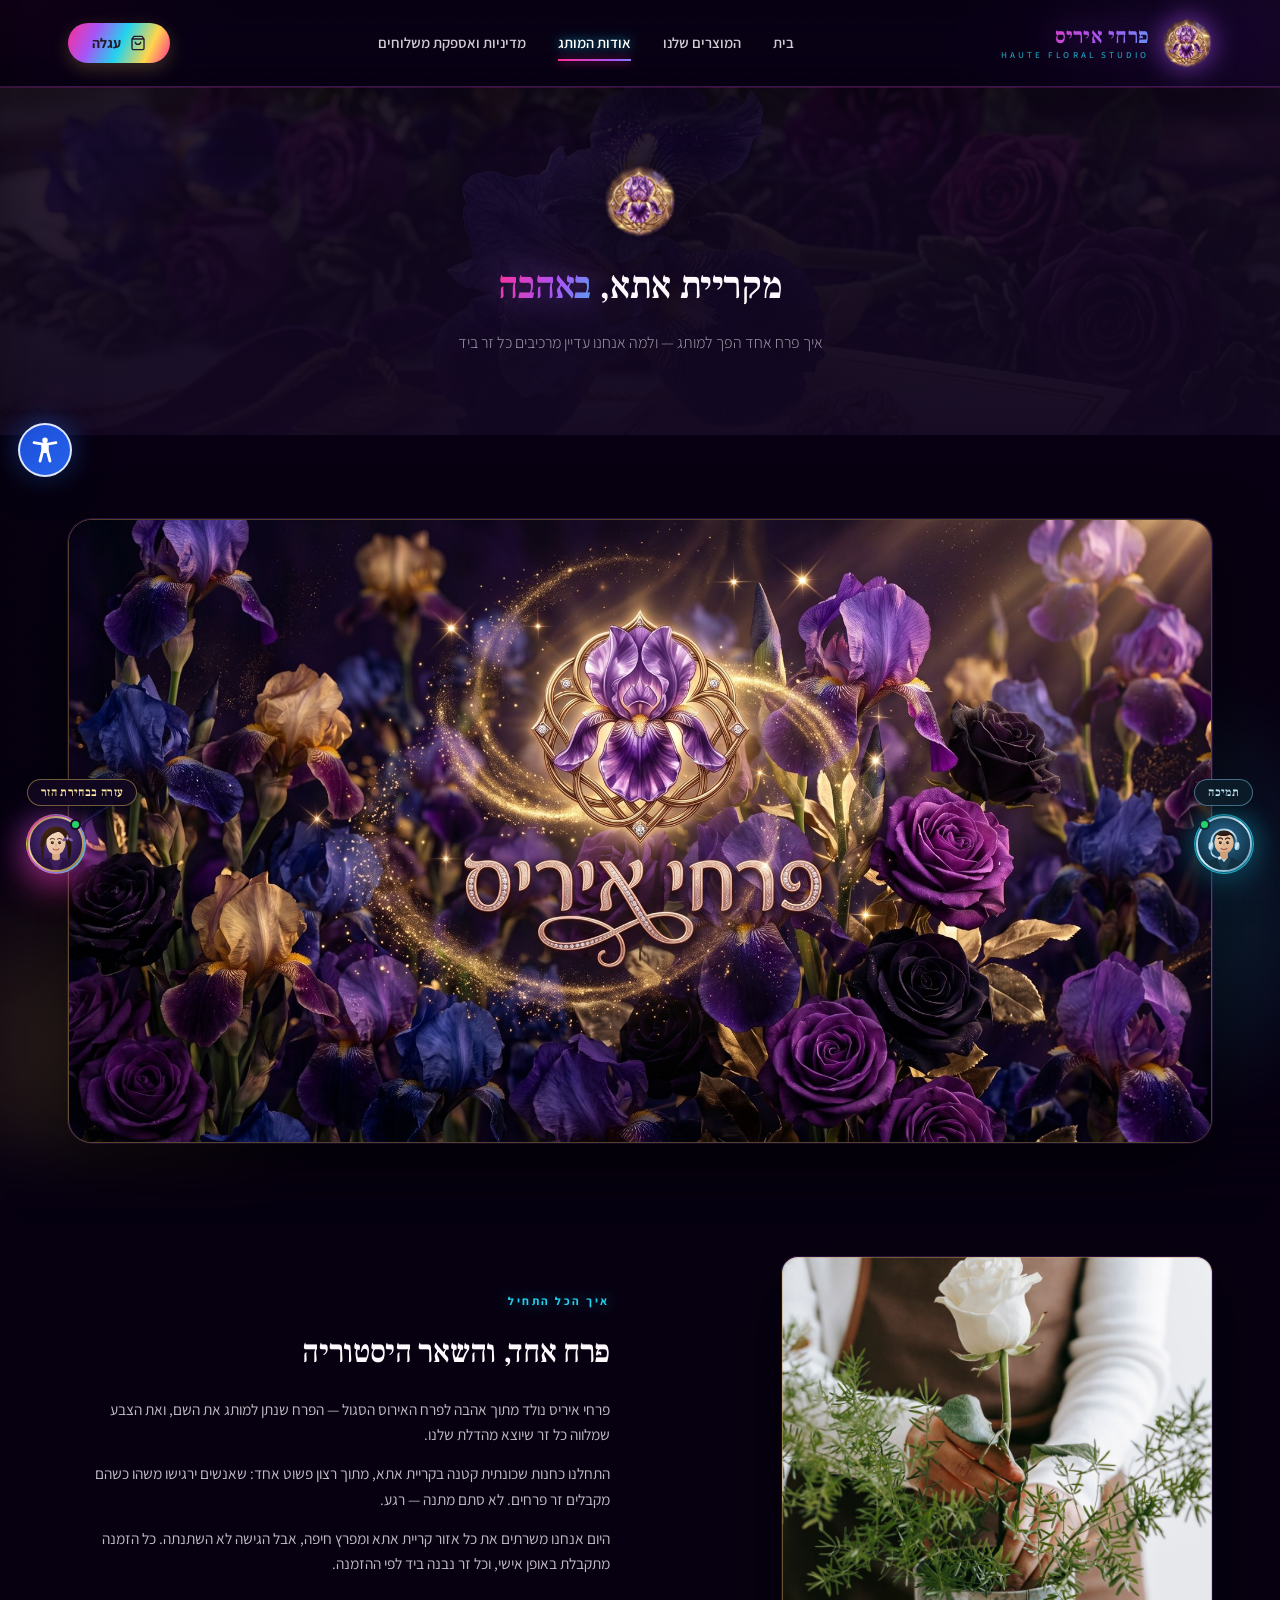
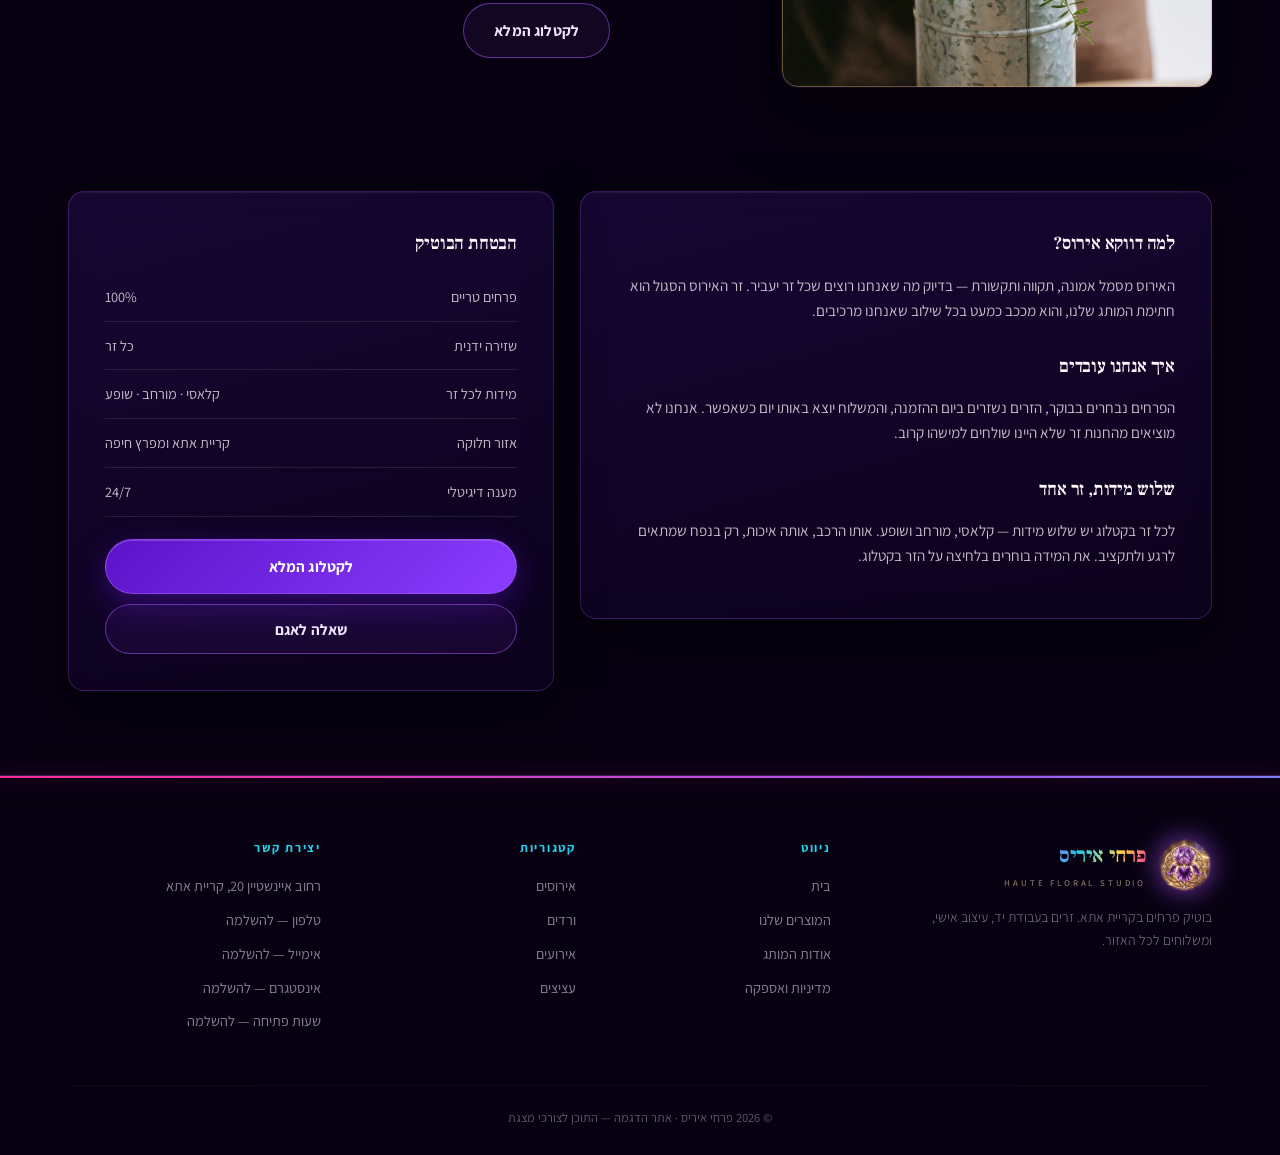
==== commit 42108c72: "Add files via upload" ====
--- a/about.html
+++ b/about.html
@@ -5,11 +5,25 @@
 <meta name="viewport" content="width=device-width, initial-scale=1.0" />
 <title>אודות המותג — פרחי איריס</title>
 <meta name="description" content="הסיפור של פרחי איריס — בוטיק פרחים בקריית אתא שנולד מאהבה לפרח האירוס הסגול." />
+<meta name="theme-color" content="#070011" />
+<meta property="og:type" content="website" />
+<meta property="og:site_name" content="פרחי איריס" />
+<meta property="og:locale" content="he_IL" />
+<meta property="og:title" content="אודות המותג — פרחי איריס" />
+<meta property="og:description" content="הסיפור של פרחי איריס — בוטיק פרחים בקריית אתא שנולד מאהבה לפרח האירוס הסגול." />
+<meta property="og:image" content="https://example.com/assets/brand/logo-banner.jpg" />
+<meta property="og:url" content="https://example.com/about.html" />
+<meta name="twitter:card" content="summary_large_image" />
+<meta name="twitter:title" content="אודות המותג — פרחי איריס" />
+<meta name="twitter:description" content="הסיפור של פרחי איריס — בוטיק פרחים בקריית אתא שנולד מאהבה לפרח האירוס הסגול." />
+<meta name="twitter:image" content="https://example.com/assets/brand/logo-banner.jpg" />
 <link rel="icon" href="assets/brand/favicon.png" />
 <link rel="preconnect" href="https://fonts.googleapis.com">
 <link rel="preconnect" href="https://fonts.gstatic.com" crossorigin>
 <link href="https://fonts.googleapis.com/css2?family=Frank+Ruhl+Libre:wght@400;500;600;700&family=Assistant:wght@300;400;500;600;700&display=swap" rel="stylesheet">
 <link rel="stylesheet" href="css/style.css" />
+<link rel="stylesheet" href="css/aurora.css" />
+<link rel="stylesheet" href="css/a11y.css" />
 </head>
 <body>
 
@@ -33,7 +47,7 @@
         <svg viewBox="0 0 24 24" fill="none" stroke="currentColor" stroke-width="2"><path d="M6 2 3 6v14a2 2 0 0 0 2 2h14a2 2 0 0 0 2-2V6l-3-4z"/><path d="M3 6h18M16 10a4 4 0 0 1-8 0"/></svg>
         עגלה <span class="cart-badge" style="display:none">0</span>
       </button>
-      <button class="nav-toggle" onclick="toggleNav()" aria-label="תפריט">☰</button>
+      <button class="nav-toggle" onclick="toggleNav()" aria-label="תפריט" aria-expanded="false" aria-controls="navLinks">☰</button>
     </div>
   </div>
 </nav>
@@ -45,6 +59,8 @@
     <p>איך פרח אחד הפך למותג — ולמה אנחנו עדיין מרכיבים כל זר ביד</p>
   </div>
 </header>
+
+<main id="mainContent">
 
 <section style="padding-bottom:0">
   <div class="container">
@@ -95,6 +111,8 @@
   </div>
 </section>
 
+</main>
+
 <footer id="contact">
   <div class="container">
     <div class="footer-grid">
@@ -142,11 +160,11 @@
 </footer>
 
 <div class="overlay" id="cartOverlay" onclick="closeCart()"></div>
-<div class="cart-drawer" id="cartDrawer">
-  <div class="cart-head"><h3>העגלה שלך</h3><button class="cart-close" onclick="closeCart()" aria-label="סגור">✕</button></div>
+<div class="cart-drawer" id="cartDrawer" role="dialog" aria-modal="true" aria-label="עגלת הקניות" aria-hidden="true">
+  <div class="cart-head"><h3>העגלה שלך</h3><button class="cart-close" onclick="closeCart()" aria-label="סגירת העגלה">✕</button></div>
   <div class="cart-items" id="cartItems"></div>
   <div class="cart-foot">
-    <div class="cart-total"><span>סה"כ</span><span id="cartTotalValue">₪0</span></div>
+    <div class="cart-total"><span>סה"כ כולל משלוח</span><span id="cartTotalValue">₪0</span></div>
     <a href="checkout.html" class="btn btn-deep btn-block">מעבר לתשלום</a>
   </div>
 </div>
@@ -194,10 +212,12 @@
     מעבר לשיחה אישית ב-WhatsApp
   </button>
 </div>
+<script src="js/a11y.js"></script>
 <script src="js/products.js"></script>
 <script src="js/cart.js"></script>
 <script src="js/product-modal.js"></script>
 <script src="js/chat-widget.js"></script>
 <script src="js/site.js"></script>
+<script src="js/enhance.js"></script>
 </body>
 </html>
--- a/css/aurora.css
+++ b/css/aurora.css
@@ -0,0 +1,823 @@
+/* ============================================================
+   פרחי איריס — שכבת "AURORA IRIS"
+   ------------------------------------------------------------
+   נטענת אחרי style.css ודורסת אותה.
+   הרעיון: לשמור על כל המבנה והרכיבים הקיימים, ולהחליף את
+   ערכת הצבעים השקטה (סגול־זהב מאופק) בערכה זוהרת —
+   זוהר צפוני של מגנטה, סגול חשמלי, טורקיז וזהב לבן,
+   על רקע כמעט־שחור. כל שטח באתר מקבל אור משלו.
+
+   כל הצבעים מוגדרים כמשתנים ב-:root — שינוי של משתנה אחד
+   משנה את כל האתר. אין צורך לגעת בשום מקום אחר.
+   ============================================================ */
+
+:root{
+  /* ---------- בסיס כהה ---------- */
+  --iris-ink:#070011;          /* הרקע העמוק ביותר */
+  --iris-night:#0E0326;
+  --iris-deep:#5B14C9;         /* סגול חשמלי — היה #2D124D */
+  --iris-mid:#8B3DFF;
+  --iris-soft:#1A0838;
+
+  /* ---------- צבעי הניאון ---------- */
+  --neon-violet:#A855F7;
+  --neon-magenta:#FF2D95;
+  --neon-cyan:#22D3EE;
+  --neon-lime:#B4FF3C;
+  --neon-rose:#FF6FB5;
+
+  /* ---------- "זהב" — עכשיו זהב לבן זוהר ---------- */
+  --gold:#FFD54A;
+  --gold-soft:#FFE9A3;
+  --gold-deep:#FFB01F;
+
+  /* ---------- טקסט ---------- */
+  --cream:#FFF7FB;
+  --ink:#FFF7FB;
+  --text-cream:#FFF8FC;
+  --text-dim:rgba(255,246,252,.76);
+  --text-faint:rgba(255,246,252,.52);
+  --muted:rgba(255,246,252,.6);
+
+  /* ---------- קווים וזכוכית ---------- */
+  --line:rgba(168,85,247,.28);
+  --input-line:rgba(168,85,247,.4);
+  --glass:rgba(20,4,48,.62);
+  --glass-soft:rgba(20,4,48,.42);
+  --glass-line:rgba(168,85,247,.34);
+  --glass-line-soft:rgba(255,255,255,.1);
+
+  /* ---------- סטטוסים ---------- */
+  --ok:#3DFFB0;
+  --warn:#FF5C8A;
+  --wa:#25D366;
+
+  /* ---------- רדיוסים ---------- */
+  --radius:16px;
+  --radius-lg:24px;
+  --radius-xl:32px;
+
+  /* ---------- מעברי צבע ---------- */
+  --gold-grad:linear-gradient(115deg,#FF2D95 0%,#A855F7 26%,#22D3EE 52%,#FFD54A 78%,#FF2D95 100%);
+  --aurora:linear-gradient(115deg,#FF2D95,#A855F7,#22D3EE,#B4FF3C,#FFD54A);
+  --aurora-soft:linear-gradient(115deg,rgba(255,45,149,.9),rgba(168,85,247,.9),rgba(34,211,238,.9));
+
+  /* ---------- זוהר ---------- */
+  --glow-violet:0 0 24px rgba(168,85,247,.55);
+  --glow-magenta:0 0 26px rgba(255,45,149,.5);
+  --glow-cyan:0 0 26px rgba(34,211,238,.45);
+  --glow-gold:0 0 28px rgba(255,213,74,.45);
+  --shadow-soft:0 10px 34px rgba(0,0,0,.5);
+  --shadow-lift:0 26px 64px rgba(0,0,0,.62), 0 0 0 1px rgba(168,85,247,.22);
+
+  /* עוצמת הזוהר — ניתנת לכיבוי מפאנל הנגישות */
+  --glow-strength:1;
+}
+
+/* ============================================================
+   1. הרקע החי
+   ============================================================ */
+body{
+  background:var(--iris-ink);
+  color:var(--text-cream);
+  position:relative;
+}
+
+/* שכבת הזוהר הצפוני — כתמי אור שנעים לאט */
+body::before{
+  content:"";position:fixed;inset:-20vmax;z-index:-3;pointer-events:none;
+  background:
+    radial-gradient(38vmax 30vmax at 12% 8%, rgba(255,45,149,.30), transparent 62%),
+    radial-gradient(42vmax 34vmax at 88% 18%, rgba(168,85,247,.32), transparent 64%),
+    radial-gradient(36vmax 30vmax at 76% 82%, rgba(34,211,238,.22), transparent 62%),
+    radial-gradient(30vmax 26vmax at 20% 92%, rgba(255,213,74,.16), transparent 62%),
+    var(--iris-ink);
+  filter:blur(calc(28px * var(--glow-strength)));
+  animation:auroraDrift 26s ease-in-out infinite alternate;
+}
+@keyframes auroraDrift{
+  0%  {transform:translate3d(0,0,0) scale(1);}
+  50% {transform:translate3d(2.5%,-2%,0) scale(1.06);}
+  100%{transform:translate3d(-2.5%,2.5%,0) scale(1.03);}
+}
+
+/* גרעיניות עדינה — מוציאה מהמראה ה"דיגיטלי שטוח" */
+body::after{
+  content:"";position:fixed;inset:0;z-index:-2;pointer-events:none;opacity:.5;
+  background-image:url("data:image/svg+xml,%3Csvg xmlns='http://www.w3.org/2000/svg' width='160' height='160'%3E%3Cfilter id='n'%3E%3CfeTurbulence type='fractalNoise' baseFrequency='.85' numOctaves='3'/%3E%3C/filter%3E%3Crect width='160' height='160' filter='url(%23n)' opacity='.055'/%3E%3C/svg%3E");
+  mix-blend-mode:overlay;
+}
+
+/* פס התקדמות גלילה בראש המסך */
+.scroll-progress{
+  position:fixed;top:0;inset-inline:0;height:3px;z-index:200;pointer-events:none;
+  background:var(--aurora);background-size:300% 100%;
+  transform:scaleX(0);transform-origin:right center;
+  box-shadow:0 0 14px rgba(168,85,247,.8);
+  animation:auroraSlide 8s linear infinite;
+}
+@keyframes auroraSlide{from{background-position:0% 50%;}to{background-position:300% 50%;}}
+
+/* פס גלילה מותאם */
+*{scrollbar-width:thin;scrollbar-color:var(--neon-violet) transparent;}
+::-webkit-scrollbar{width:10px;height:10px;}
+::-webkit-scrollbar-track{background:rgba(255,255,255,.04);}
+::-webkit-scrollbar-thumb{background:linear-gradient(180deg,var(--neon-magenta),var(--neon-violet));border-radius:999px;}
+::-webkit-scrollbar-thumb:hover{background:linear-gradient(180deg,var(--neon-violet),var(--neon-cyan));}
+::selection{background:rgba(255,45,149,.4);color:#fff;}
+
+/* ============================================================
+   2. טיפוגרפיה זוהרת
+   ============================================================ */
+.gold-text,
+.brand-type .name,
+.hero h1 em,
+.page-head h1 em{
+  background:var(--aurora);
+  background-size:280% 100%;
+  -webkit-background-clip:text;background-clip:text;color:transparent;
+  animation:auroraSlide 9s linear infinite;
+  filter:drop-shadow(0 0 calc(16px * var(--glow-strength)) rgba(168,85,247,.55));
+}
+
+h1,h2,h3{letter-spacing:-.01em;}
+.section-head h2{
+  font-size:2.45rem;
+  text-shadow:0 0 calc(34px * var(--glow-strength)) rgba(168,85,247,.35);
+}
+.section-head .kicker,.story-text .kicker{
+  color:var(--neon-cyan);
+  text-shadow:0 0 calc(14px * var(--glow-strength)) rgba(34,211,238,.6);
+  letter-spacing:.22em;
+}
+.section-head p{color:var(--text-dim);}
+
+/* קו זוהר מתחת לכותרת סקשן */
+.section-head h2::after{
+  content:"";display:block;width:72px;height:2px;margin:14px auto 0;
+  background:var(--aurora);background-size:300% 100%;border-radius:2px;
+  box-shadow:0 0 calc(16px * var(--glow-strength)) rgba(255,45,149,.75);
+  animation:auroraSlide 6s linear infinite;
+}
+
+/* ============================================================
+   3. ניווט
+   ============================================================ */
+.nav{
+  background:rgba(7,0,17,.72);
+  border-bottom:1px solid rgba(168,85,247,.28);
+  backdrop-filter:blur(22px) saturate(180%);
+  -webkit-backdrop-filter:blur(22px) saturate(180%);
+  box-shadow:0 1px 0 rgba(255,45,149,.18), 0 18px 46px rgba(0,0,0,.45);
+}
+.nav-links a{color:rgba(255,246,252,.82);}
+.nav-links a:hover,.nav-links a.active{color:#fff;text-shadow:0 0 calc(12px * var(--glow-strength)) rgba(34,211,238,.9);}
+.nav-links a::after{background:var(--aurora);background-size:300% 100%;height:2px;box-shadow:0 0 10px rgba(255,45,149,.8);}
+.brand-mark{filter:drop-shadow(0 0 calc(14px * var(--glow-strength)) rgba(168,85,247,.75));}
+.brand-type .sub{color:rgba(34,211,238,.72);}
+
+/* ============================================================
+   4. כפתורים — ניאון עם הבזק אור עובר
+   ============================================================ */
+.btn{position:relative;overflow:hidden;isolation:isolate;font-weight:700;}
+.btn::after{
+  content:"";position:absolute;inset:0;z-index:1;pointer-events:none;
+  background:linear-gradient(100deg,transparent 30%,rgba(255,255,255,.5) 50%,transparent 70%);
+  transform:translateX(-140%);transition:none;
+}
+.btn:hover::after{animation:btnSheen .85s ease;}
+@keyframes btnSheen{to{transform:translateX(140%);}}
+
+.btn-gold{
+  background:var(--aurora);background-size:250% 100%;
+  color:#12002B;
+  box-shadow:0 10px 30px rgba(255,45,149,.36), 0 0 calc(30px * var(--glow-strength)) rgba(168,85,247,.5);
+  animation:auroraSlide 7s linear infinite;
+}
+.btn-gold:hover{
+  filter:brightness(1.12) saturate(1.15);transform:translateY(-3px) scale(1.02);
+  box-shadow:0 16px 42px rgba(255,45,149,.5), 0 0 calc(44px * var(--glow-strength)) rgba(168,85,247,.7);
+}
+.btn-deep{
+  background:linear-gradient(135deg,#5B14C9,#8B3DFF);
+  color:#fff;border-color:rgba(168,85,247,.6);
+  box-shadow:0 10px 30px rgba(91,20,201,.45), inset 0 1px 0 rgba(255,255,255,.18);
+}
+.btn-deep:hover{
+  background:linear-gradient(135deg,#7B2BE8,#A855F7);
+  transform:translateY(-3px);
+  box-shadow:0 18px 44px rgba(139,61,255,.55), 0 0 calc(34px * var(--glow-strength)) rgba(168,85,247,.6);
+}
+.btn-ghost,.btn-outline{
+  border-color:rgba(168,85,247,.55);color:#F3E3FF;
+  background:rgba(168,85,247,.08);backdrop-filter:blur(8px);
+}
+.btn-ghost:hover,.btn-outline:hover{
+  border-color:var(--neon-cyan);color:#fff;background:rgba(34,211,238,.14);
+  box-shadow:0 0 calc(26px * var(--glow-strength)) rgba(34,211,238,.4);
+}
+
+/* ============================================================
+   5. הירו
+   ============================================================ */
+.hero{padding:120px 0 128px;}
+.hero::before{
+  background:
+    radial-gradient(ellipse 62% 70% at 50% 44%,rgba(7,0,17,.5),transparent 76%),
+    linear-gradient(to top,rgba(7,0,17,.97) 4%,rgba(14,3,38,.72) 42%,rgba(7,0,17,.82) 100%),
+    radial-gradient(ellipse 70% 50% at 50% 100%,rgba(255,45,149,.26),transparent 70%),
+    radial-gradient(ellipse 60% 44% at 20% 0%,rgba(34,211,238,.2),transparent 70%);
+}
+.hero h1{
+  font-size:4rem;
+  text-shadow:0 4px 40px rgba(0,0,0,.7), 0 0 calc(60px * var(--glow-strength)) rgba(168,85,247,.35);
+}
+.hero p.lede{color:rgba(255,246,252,.9);font-weight:400;}
+.hero-eyebrow{
+  border-color:rgba(255,45,149,.6);
+  background:rgba(255,45,149,.1);
+  color:#FFD9EC;
+  box-shadow:0 0 calc(28px * var(--glow-strength)) rgba(255,45,149,.35), inset 0 0 20px rgba(255,45,149,.12);
+}
+.hero-eyebrow .dot{background:var(--neon-magenta);box-shadow:0 0 14px var(--neon-magenta);animation:pulseDot 2s ease-in-out infinite;}
+@keyframes pulseDot{0%,100%{opacity:1;transform:scale(1);}50%{opacity:.5;transform:scale(.8);}}
+
+.hero-mark{
+  width:158px;height:158px;
+  filter:drop-shadow(0 12px 40px rgba(0,0,0,.6)) drop-shadow(0 0 calc(40px * var(--glow-strength)) rgba(168,85,247,.85));
+  animation:markGlow 5s ease-in-out infinite;
+}
+@keyframes markGlow{
+  0%,100%{filter:drop-shadow(0 12px 40px rgba(0,0,0,.6)) drop-shadow(0 0 calc(34px * var(--glow-strength)) rgba(168,85,247,.7));}
+  50%    {filter:drop-shadow(0 12px 40px rgba(0,0,0,.6)) drop-shadow(0 0 calc(56px * var(--glow-strength)) rgba(255,45,149,.9));}
+}
+
+.hero-tag{
+  border-color:rgba(168,85,247,.3);
+  background:rgba(20,4,48,.5);
+  backdrop-filter:blur(10px);
+  transition:border-color .25s,box-shadow .25s,transform .25s;
+}
+.hero-tag:hover{border-color:var(--neon-cyan);transform:translateY(-2px);box-shadow:0 0 22px rgba(34,211,238,.35);}
+.hero-tag strong{color:var(--neon-cyan);text-shadow:0 0 12px rgba(34,211,238,.7);}
+.hero-directions{color:#FFD9EC;border-bottom-color:rgba(255,45,149,.5);}
+.hero-directions:hover{color:#fff;border-color:var(--neon-magenta);}
+
+/* ============================================================
+   6. קצב עומק בין הקטעים — לא הכול באותה רמת בהירות
+   ============================================================ */
+.band-deep{
+  background:linear-gradient(180deg,rgba(7,0,17,.86),rgba(14,3,38,.7));
+  border-block:1px solid rgba(168,85,247,.16);
+  position:relative;
+}
+.band-glow{
+  background:
+    radial-gradient(ellipse 80% 60% at 50% 0%,rgba(168,85,247,.18),transparent 70%),
+    linear-gradient(180deg,rgba(20,4,48,.5),rgba(7,0,17,.2));
+  position:relative;
+}
+.band-plain{background:transparent;}
+
+/* קו הפרדה זוהר בין קטעים */
+.band-deep::before,.band-glow::before{
+  content:"";position:absolute;top:0;inset-inline:0;height:1px;
+  background:linear-gradient(90deg,transparent,rgba(255,45,149,.6),rgba(34,211,238,.6),transparent);
+}
+
+/* ============================================================
+   7. כרטיסים — מסגרת ניאון מדורגת
+   ============================================================ */
+.cat-card,.product-card,.panel,.help-card,.visit-card,.rating-wrap,
+.signature-card,.greeting-card,.checkout-main,.checkout-aside{
+  background:linear-gradient(165deg,rgba(28,8,62,.72),rgba(12,2,30,.78));
+  backdrop-filter:blur(16px) saturate(140%);
+  -webkit-backdrop-filter:blur(16px) saturate(140%);
+  border:1px solid rgba(168,85,247,.26);
+  box-shadow:0 18px 48px rgba(0,0,0,.5), inset 0 1px 0 rgba(255,255,255,.06);
+}
+
+.product-card,.cat-card{position:relative;border-radius:var(--radius-lg);overflow:hidden;}
+
+/* הילה שמופיעה בריחוף */
+.product-card::before,.cat-card::before{
+  content:"";position:absolute;inset:-1px;z-index:0;border-radius:inherit;padding:1px;
+  background:var(--aurora);background-size:300% 100%;
+  -webkit-mask:linear-gradient(#000 0 0) content-box,linear-gradient(#000 0 0);
+  -webkit-mask-composite:xor;mask:linear-gradient(#000 0 0) content-box,linear-gradient(#000 0 0);mask-composite:exclude;
+  opacity:0;transition:opacity .35s;pointer-events:none;
+}
+.product-card:hover::before,.cat-card:hover::before,
+.product-card:focus-within::before,.cat-card:focus-within::before{opacity:1;animation:auroraSlide 4s linear infinite;}
+
+.product-card:hover,.cat-card:hover{
+  transform:translateY(-8px);
+  border-color:transparent;
+  box-shadow:0 30px 70px rgba(0,0,0,.6), 0 0 calc(50px * var(--glow-strength)) rgba(168,85,247,.42);
+}
+.product-card:focus-visible{outline:3px solid var(--neon-cyan);outline-offset:4px;}
+
+.product-body h4{color:#fff;font-size:1.12rem;}
+.product-body p{color:var(--text-dim);}
+.price{color:var(--gold-soft);text-shadow:0 0 calc(16px * var(--glow-strength)) rgba(255,213,74,.5);font-size:1.2rem;}
+.price small{color:var(--text-faint);}
+.add-btn{
+  border-color:rgba(255,45,149,.5);color:#FFD9EC;background:rgba(255,45,149,.08);
+  font-weight:700;
+}
+.add-btn:hover{
+  background:var(--aurora);background-size:200% 100%;color:#12002B;border-color:transparent;
+  box-shadow:0 0 calc(24px * var(--glow-strength)) rgba(255,45,149,.6);
+}
+.quick-view{
+  background:rgba(7,0,17,.82);border-color:rgba(34,211,238,.6);color:#CFF8FF;
+  box-shadow:0 0 26px rgba(34,211,238,.35);
+}
+.badge-stack .badge{
+  background:rgba(7,0,17,.78);border:1px solid rgba(168,85,247,.45);color:#F0DEFF;
+  backdrop-filter:blur(8px);
+}
+.badge-stack .badge.bestseller{
+  background:var(--aurora);background-size:220% 100%;color:#12002B;border-color:transparent;
+  box-shadow:0 0 22px rgba(255,45,149,.6);animation:auroraSlide 5s linear infinite;
+}
+.badge-stack .badge.seasonal{border-color:rgba(180,255,60,.5);color:#E8FFC0;}
+
+.cat-card h4{color:#fff;}
+.cat-card.featured::before{opacity:.75;}
+.cat-card.featured::after{
+  content:"חתימת המותג";position:absolute;top:14px;right:14px;z-index:3;
+  background:var(--aurora);background-size:220% 100%;color:#12002B;
+  font-size:.64rem;font-weight:800;padding:5px 13px;border-radius:999px;letter-spacing:.04em;
+  box-shadow:0 0 22px rgba(255,45,149,.55);animation:auroraSlide 6s linear infinite;
+}
+.cat-card.featured{border-color:rgba(255,45,149,.45);}
+
+/* ============================================================
+   8. כרטיס החתימה הכפול — היררכיה ברשת המוצרים
+   ============================================================ */
+.product-card.hero-card{
+  grid-column:span 2;grid-row:span 1;
+  display:grid;grid-template-columns:1.15fr 1fr;
+  border-color:rgba(255,45,149,.4);
+  box-shadow:0 26px 70px rgba(0,0,0,.55), 0 0 calc(44px * var(--glow-strength)) rgba(255,45,149,.26);
+}
+.product-card.hero-card::before{opacity:.6;animation:auroraSlide 7s linear infinite;}
+.product-card.hero-card .product-art{height:100%;min-height:330px;}
+.product-card.hero-card .product-body{padding:28px 30px 30px;justify-content:center;gap:10px;}
+.product-card.hero-card .product-body h4{font-size:1.65rem;line-height:1.25;}
+.product-card.hero-card .product-body p{font-size:.95rem;display:block;}
+.product-card.hero-card .price{font-size:1.5rem;}
+.hero-card-flag{
+  display:inline-flex;align-items:center;gap:7px;align-self:flex-start;
+  font-size:.68rem;font-weight:800;letter-spacing:.14em;padding:5px 14px;border-radius:999px;
+  background:rgba(255,45,149,.14);border:1px solid rgba(255,45,149,.5);color:#FFD9EC;
+  box-shadow:0 0 20px rgba(255,45,149,.28);margin-bottom:4px;
+}
+.hero-card-why{
+  font-size:.82rem;color:var(--neon-cyan);font-weight:600;
+  border-top:1px dashed rgba(34,211,238,.28);padding-top:10px;margin-top:2px;
+}
+@media(max-width:980px){
+  .product-card.hero-card{grid-column:span 2;grid-template-columns:1fr;}
+  .product-card.hero-card .product-art{min-height:230px;height:230px;}
+}
+@media(max-width:620px){
+  .product-card.hero-card .product-body{padding:16px 14px 18px;}
+  .product-card.hero-card .product-body h4{font-size:1.1rem;}
+  .product-card.hero-card .product-body p{display:none;}
+  .product-card.hero-card .price{font-size:1.1rem;}
+  .hero-card-why{font-size:.72rem;}
+}
+
+/* ============================================================
+   9. אנימציות כניסה בגלילה
+   ============================================================ */
+[data-reveal]{
+  opacity:0;
+  transform:translateY(28px) scale(.985);
+  transition:opacity .75s cubic-bezier(.22,1,.36,1), transform .75s cubic-bezier(.22,1,.36,1), filter .75s;
+  filter:blur(6px);
+  will-change:opacity,transform;
+}
+[data-reveal="right"]{transform:translateX(40px);}
+[data-reveal="left"]{transform:translateX(-40px);}
+[data-reveal="zoom"]{transform:scale(.9);}
+[data-reveal].revealed{opacity:1;transform:none;filter:blur(0);}
+
+/* השהיה מדורגת לילדים ברשת */
+[data-reveal-stagger] > *{
+  opacity:0;transform:translateY(24px);filter:blur(5px);
+  transition:opacity .7s cubic-bezier(.22,1,.36,1), transform .7s cubic-bezier(.22,1,.36,1), filter .7s;
+}
+[data-reveal-stagger].revealed > *{opacity:1;transform:none;filter:blur(0);}
+[data-reveal-stagger].revealed > *:nth-child(1){transition-delay:.05s}
+[data-reveal-stagger].revealed > *:nth-child(2){transition-delay:.13s}
+[data-reveal-stagger].revealed > *:nth-child(3){transition-delay:.21s}
+[data-reveal-stagger].revealed > *:nth-child(4){transition-delay:.29s}
+[data-reveal-stagger].revealed > *:nth-child(5){transition-delay:.37s}
+[data-reveal-stagger].revealed > *:nth-child(6){transition-delay:.45s}
+[data-reveal-stagger].revealed > *:nth-child(7){transition-delay:.53s}
+[data-reveal-stagger].revealed > *:nth-child(n+8){transition-delay:.6s}
+
+/* ============================================================
+   10. רצועת המשלוח + הטיימר
+   ============================================================ */
+.delivery-strip{
+  background:linear-gradient(90deg,rgba(255,45,149,.12),rgba(168,85,247,.12),rgba(34,211,238,.12));
+  border-block:1px solid rgba(168,85,247,.3);
+  backdrop-filter:blur(16px);
+}
+.delivery-form input{border-bottom:1px solid rgba(168,85,247,.45);color:#fff;}
+.delivery-form input:focus{border-bottom-color:var(--neon-cyan);outline:none;box-shadow:0 2px 0 var(--neon-cyan);}
+.delivery-form button{background:var(--aurora);background-size:200% 100%;color:#12002B;font-weight:800;}
+.dc-result.ok{color:var(--ok);}
+.dc-result.no{color:var(--warn);}
+
+/* טיימר חלון המשלוח */
+.cutoff-bar{
+  position:relative;z-index:2;
+  display:flex;align-items:center;justify-content:center;gap:14px;flex-wrap:wrap;
+  padding:13px 22px;font-size:.92rem;font-weight:600;
+  background:linear-gradient(90deg,rgba(255,45,149,.18),rgba(168,85,247,.18),rgba(34,211,238,.18));
+  border-block:1px solid rgba(255,45,149,.35);
+  backdrop-filter:blur(14px);
+  color:#FFE9F5;
+  text-align:center;
+}
+.cutoff-bar .pip{width:9px;height:9px;border-radius:50%;background:var(--ok);box-shadow:0 0 14px var(--ok);animation:pulseDot 1.6s ease-in-out infinite;flex-shrink:0;}
+.cutoff-bar.closed .pip{background:var(--warn);box-shadow:0 0 14px var(--warn);}
+.cutoff-clock{
+  font-family:'Frank Ruhl Libre',serif;font-variant-numeric:tabular-nums;direction:ltr;
+  font-size:1.18rem;font-weight:700;letter-spacing:.06em;
+  background:var(--aurora);background-size:250% 100%;
+  -webkit-background-clip:text;background-clip:text;color:transparent;
+  animation:auroraSlide 6s linear infinite;
+  padding-inline:4px;
+}
+.cutoff-bar a{color:var(--neon-cyan);text-decoration:underline;text-underline-offset:3px;}
+@media(max-width:620px){.cutoff-bar{font-size:.8rem;padding:10px 14px;gap:9px;}.cutoff-clock{font-size:1rem;}}
+
+/* פס מידע על דמי משלוח */
+.ship-note{
+  display:inline-flex;align-items:center;gap:8px;flex-wrap:wrap;
+  font-size:.83rem;color:var(--text-dim);
+  background:rgba(34,211,238,.08);border:1px solid rgba(34,211,238,.28);
+  padding:7px 14px;border-radius:999px;
+}
+.ship-note strong{color:var(--neon-cyan);}
+.ship-free{color:var(--ok);font-weight:700;}
+
+/* ============================================================
+   11. חיפוש ומיון בקטלוג
+   ============================================================ */
+.catalog-tools{
+  display:grid;grid-template-columns:1.2fr 1fr 1fr;gap:14px;align-items:end;
+  background:linear-gradient(165deg,rgba(28,8,62,.66),rgba(12,2,30,.72));
+  border:1px solid rgba(168,85,247,.28);border-radius:var(--radius-lg);
+  padding:20px 22px;margin-bottom:26px;
+  backdrop-filter:blur(14px);
+  box-shadow:0 16px 44px rgba(0,0,0,.42);
+}
+.tool-field{display:flex;flex-direction:column;gap:7px;}
+.tool-field label{font-size:.72rem;font-weight:800;letter-spacing:.12em;color:var(--neon-cyan);text-transform:uppercase;}
+.search-box{position:relative;}
+.search-box input{
+  width:100%;padding:13px 44px 13px 16px;border-radius:999px;
+  background:rgba(255,255,255,.06);border:1px solid rgba(168,85,247,.4);
+  color:#fff;font-family:inherit;font-size:.95rem;transition:border-color .2s,box-shadow .2s;
+}
+.search-box input::placeholder{color:var(--text-faint);}
+.search-box input:focus{outline:none;border-color:var(--neon-cyan);box-shadow:0 0 0 3px rgba(34,211,238,.2), 0 0 24px rgba(34,211,238,.25);}
+.search-box .ico{position:absolute;inset-inline-end:16px;top:50%;transform:translateY(-50%);width:18px;height:18px;opacity:.6;pointer-events:none;}
+.search-box .clear{position:absolute;inset-inline-start:12px;top:50%;transform:translateY(-50%);color:var(--text-faint);font-size:1.1rem;line-height:1;padding:4px;display:none;}
+.search-box .clear.show{display:block;}
+.search-box .clear:hover{color:var(--neon-magenta);}
+
+.tool-field select{
+  width:100%;padding:13px 16px;border-radius:999px;
+  background:rgba(255,255,255,.06);border:1px solid rgba(168,85,247,.4);
+  color:#fff;font-family:inherit;font-size:.92rem;cursor:pointer;
+  appearance:none;-webkit-appearance:none;
+  background-image:url("data:image/svg+xml,%3Csvg xmlns='http://www.w3.org/2000/svg' viewBox='0 0 24 24' fill='none' stroke='%23A855F7' stroke-width='2.5'%3E%3Cpath d='M6 9l6 6 6-6'/%3E%3C/svg%3E");
+  background-repeat:no-repeat;background-position:left 14px center;background-size:16px;
+}
+.tool-field select:focus{outline:none;border-color:var(--neon-cyan);box-shadow:0 0 0 3px rgba(34,211,238,.2);}
+.tool-field select option{background:#12022C;color:#fff;}
+
+.result-count{
+  font-size:.86rem;color:var(--text-dim);margin-bottom:18px;text-align:center;
+}
+.result-count b{color:var(--neon-cyan);}
+.no-results{
+  grid-column:1/-1;text-align:center;padding:60px 20px;color:var(--text-dim);
+}
+.no-results strong{display:block;font-size:1.2rem;color:#fff;margin-bottom:8px;font-family:'Frank Ruhl Libre',serif;}
+
+.cat-filters button{
+  border-color:rgba(168,85,247,.3);color:var(--text-dim);background:rgba(255,255,255,.03);
+  transition:all .22s;
+}
+.cat-filters button:hover{border-color:var(--neon-cyan);color:#fff;box-shadow:0 0 18px rgba(34,211,238,.28);}
+.cat-filters button.active{
+  background:var(--aurora);background-size:220% 100%;color:#12002B;border-color:transparent;font-weight:800;
+  box-shadow:0 0 26px rgba(255,45,149,.45);animation:auroraSlide 6s linear infinite;
+}
+
+@media(max-width:860px){.catalog-tools{grid-template-columns:1fr;}}
+
+/* ============================================================
+   12. חלון המוצר
+   ============================================================ */
+.pm-overlay{background:rgba(5,0,14,.82);backdrop-filter:blur(14px);-webkit-backdrop-filter:blur(14px);}
+.pm{
+  background:linear-gradient(165deg,#1B0640 0%,#0B0120 100%);
+  border:1px solid rgba(168,85,247,.42);
+  box-shadow:0 50px 120px rgba(0,0,0,.7), 0 0 calc(80px * var(--glow-strength)) rgba(168,85,247,.28);
+}
+.pm-media::after{border-inline-end:1px solid rgba(168,85,247,.32);
+  background:linear-gradient(to top,rgba(7,0,17,.62),transparent 44%);}
+.pm-price{color:var(--gold-soft);text-shadow:0 0 calc(24px * var(--glow-strength)) rgba(255,213,74,.5);}
+.pm-tag{color:#FFD9EC;border-color:rgba(255,45,149,.6);background:rgba(255,45,149,.1);}
+.pm-size-flag{background:rgba(7,0,17,.84);border-color:rgba(34,211,238,.5);color:#CFF8FF;}
+.size-opt{background:rgba(255,255,255,.04);border-color:rgba(168,85,247,.3);}
+.size-opt:hover{border-color:var(--neon-cyan);background:rgba(34,211,238,.1);box-shadow:0 0 22px rgba(34,211,238,.28);}
+.size-opt.active{
+  background:linear-gradient(150deg,rgba(255,45,149,.22),rgba(168,85,247,.22));
+  border-color:var(--neon-magenta);box-shadow:0 0 26px rgba(255,45,149,.4);
+}
+.size-opt.active .s-price{color:#FFD9EC;}
+.comp-list .c-qty{background:rgba(168,85,247,.24);color:#E9D5FF;}
+.pm-tab.active{color:#fff;border-bottom-color:var(--neon-magenta);text-shadow:0 0 12px rgba(255,45,149,.6);}
+.pm-close{background:rgba(255,45,149,.2);border:1px solid rgba(255,45,149,.5);}
+.pm-close:hover{background:var(--neon-magenta);color:#fff;box-shadow:0 0 24px rgba(255,45,149,.7);}
+.pm-close:focus-visible{outline:3px solid var(--neon-cyan);outline-offset:3px;}
+
+/* שורת פעולות עליונה בחלון המוצר — שיתוף וקישור ישיר */
+.pm-share-row{display:flex;gap:9px;flex-wrap:wrap;margin-bottom:14px;}
+.pm-share-btn{
+  display:inline-flex;align-items:center;gap:7px;
+  font-size:.79rem;font-weight:700;padding:8px 15px;border-radius:999px;
+  border:1px solid rgba(168,85,247,.42);color:#E9D5FF;background:rgba(168,85,247,.1);
+  transition:all .22s;
+}
+.pm-share-btn:hover{border-color:var(--neon-cyan);color:#fff;background:rgba(34,211,238,.14);box-shadow:0 0 20px rgba(34,211,238,.3);}
+.pm-share-btn svg{width:15px;height:15px;fill:currentColor;}
+.pm-share-btn.wa{border-color:rgba(37,211,102,.5);color:#9FF5C0;background:rgba(37,211,102,.1);}
+.pm-share-btn.wa:hover{background:rgba(37,211,102,.2);border-color:var(--wa);box-shadow:0 0 20px rgba(37,211,102,.35);}
+.share-toast{font-size:.78rem;color:var(--ok);font-weight:700;min-height:16px;}
+
+/* מדיניות פרחים עונתית בתוך חלון המוצר */
+.season-note{
+  display:flex;gap:12px;align-items:flex-start;
+  background:rgba(180,255,60,.07);border:1px solid rgba(180,255,60,.3);
+  border-radius:14px;padding:14px 16px;margin:16px 0 4px;
+  font-size:.84rem;color:var(--text-dim);line-height:1.65;
+}
+.season-note .leaf{font-size:1.2rem;line-height:1;flex-shrink:0;}
+.season-note strong{color:#DCFF9B;display:block;margin-bottom:3px;font-size:.88rem;}
+
+/* ביקורות בתוך חלון המוצר */
+.pm-reviews{margin-top:18px;border-top:1px solid rgba(168,85,247,.2);padding-top:16px;}
+.pm-reviews h5{
+  font-size:.74rem;font-weight:800;letter-spacing:.12em;color:var(--neon-cyan);
+  text-transform:uppercase;margin-bottom:12px;display:flex;align-items:center;gap:8px;
+}
+.pm-reviews h5 .avg{color:var(--gold-soft);letter-spacing:0;font-size:.9rem;}
+.mini-review{
+  background:rgba(255,255,255,.04);border:1px solid rgba(255,255,255,.08);
+  border-radius:12px;padding:12px 14px;margin-bottom:9px;
+}
+.mini-review .stars{margin-bottom:6px;}
+.mini-review .stars svg{width:14px;height:14px;}
+.mini-review p{font-size:.84rem;color:var(--text-dim);line-height:1.6;margin-bottom:6px;}
+.mini-review .by{font-size:.74rem;color:var(--gold-soft);font-weight:700;}
+.mini-review .by span{color:var(--text-faint);font-weight:400;}
+.verified{
+  display:inline-flex;align-items:center;gap:4px;font-size:.68rem;color:var(--ok);
+  font-weight:700;margin-inline-start:6px;
+}
+
+/* ============================================================
+   13. עגלה, צ'אט, פוטר
+   ============================================================ */
+.cart-drawer{background:linear-gradient(180deg,#1B0640 0%,#080118 100%);border-inline-end:1px solid rgba(168,85,247,.4);
+  box-shadow:-30px 0 90px rgba(0,0,0,.6);}
+.cart-row .price{color:var(--gold-soft);}
+.cart-total{color:#fff;font-size:1.15rem;}
+.cart-fee-row{
+  display:flex;justify-content:space-between;align-items:center;
+  font-size:.85rem;color:var(--text-dim);padding:6px 0;
+}
+.cart-fee-row .free{color:var(--ok);font-weight:700;}
+.cart-progress{margin:10px 0 4px;}
+.cart-progress .track{height:6px;border-radius:999px;background:rgba(255,255,255,.1);overflow:hidden;}
+.cart-progress .fill{height:100%;border-radius:999px;background:var(--aurora);background-size:250% 100%;
+  box-shadow:0 0 16px rgba(255,45,149,.6);transition:width .45s cubic-bezier(.22,1,.36,1);animation:auroraSlide 5s linear infinite;}
+.cart-progress .label{font-size:.76rem;color:var(--text-faint);margin-top:6px;text-align:center;}
+.cart-progress .label b{color:var(--neon-cyan);}
+
+.chat-panel{background:linear-gradient(180deg,#1B0640 0%,#0A0120 100%);border-color:rgba(168,85,247,.4);
+  box-shadow:0 34px 80px rgba(0,0,0,.6), 0 0 60px rgba(168,85,247,.2);}
+.chat-launcher{
+  background:var(--aurora);background-size:250% 100%;
+  box-shadow:0 14px 36px rgba(255,45,149,.45), 0 0 calc(34px * var(--glow-strength)) rgba(168,85,247,.55);
+  animation:auroraSlide 7s linear infinite;
+}
+.chat-launcher:hover{transform:scale(1.09);}
+.support-launcher{
+  background:linear-gradient(140deg,#0E7490,#155E75);
+  border-color:rgba(34,211,238,.6);
+  box-shadow:0 14px 34px rgba(8,40,60,.6), 0 0 calc(28px * var(--glow-strength)) rgba(34,211,238,.45);
+}
+.chat-launcher:focus-visible,.support-launcher:focus-visible{outline:3px solid var(--neon-cyan);outline-offset:4px;}
+
+footer{
+  background:linear-gradient(180deg,rgba(7,0,17,.5),rgba(7,0,17,.95));
+  border-top:1px solid rgba(168,85,247,.3);
+  position:relative;
+}
+footer::before{
+  content:"";position:absolute;top:0;inset-inline:0;height:2px;
+  background:var(--aurora);background-size:300% 100%;
+  box-shadow:0 0 22px rgba(255,45,149,.6);animation:auroraSlide 9s linear infinite;
+}
+footer h5{color:var(--neon-cyan);letter-spacing:.14em;}
+footer a:hover{color:var(--neon-magenta);}
+
+/* ============================================================
+   14. קופה — תוספות ושליחה אנונימית
+   ============================================================ */
+.addons{display:grid;grid-template-columns:repeat(2,1fr);gap:12px;margin-top:6px;}
+.addon{
+  display:flex;gap:12px;align-items:center;text-align:start;
+  background:rgba(255,255,255,.04);border:1px solid rgba(168,85,247,.28);
+  border-radius:14px;padding:13px 14px;transition:all .22s;width:100%;
+}
+.addon:hover{border-color:var(--neon-cyan);background:rgba(34,211,238,.08);transform:translateY(-2px);}
+.addon.on{
+  border-color:var(--neon-magenta);
+  background:linear-gradient(150deg,rgba(255,45,149,.16),rgba(168,85,247,.12));
+  box-shadow:0 0 24px rgba(255,45,149,.28);
+}
+.addon .emo{font-size:1.5rem;line-height:1;flex-shrink:0;}
+.addon .txt{flex:1;min-width:0;}
+.addon .txt b{display:block;font-size:.92rem;color:#fff;font-weight:700;}
+.addon .txt small{display:block;font-size:.75rem;color:var(--text-faint);line-height:1.45;}
+.addon .amt{font-weight:800;color:var(--gold-soft);font-size:.95rem;white-space:nowrap;}
+.addon .tick{
+  width:22px;height:22px;border-radius:50%;flex-shrink:0;
+  border:1px solid rgba(255,255,255,.25);display:flex;align-items:center;justify-content:center;
+  font-size:.75rem;color:transparent;transition:all .2s;
+}
+.addon.on .tick{background:var(--neon-magenta);border-color:var(--neon-magenta);color:#fff;box-shadow:0 0 16px rgba(255,45,149,.7);}
+@media(max-width:620px){.addons{grid-template-columns:1fr;}}
+
+.switch-row{
+  display:flex;align-items:center;justify-content:space-between;gap:14px;
+  background:rgba(255,255,255,.04);border:1px solid rgba(168,85,247,.26);
+  border-radius:14px;padding:14px 16px;margin-top:12px;
+}
+.switch-row .txt b{display:block;font-size:.92rem;color:#fff;}
+.switch-row .txt small{display:block;font-size:.76rem;color:var(--text-faint);line-height:1.5;}
+.switch{
+  position:relative;width:50px;height:28px;border-radius:999px;flex-shrink:0;
+  background:rgba(255,255,255,.14);border:1px solid rgba(255,255,255,.2);transition:all .25s;
+}
+.switch::after{
+  content:"";position:absolute;top:2px;inset-inline-start:2px;width:22px;height:22px;border-radius:50%;
+  background:#fff;transition:transform .25s cubic-bezier(.34,1.56,.64,1);
+}
+.switch[aria-checked="true"]{background:var(--aurora);background-size:200% 100%;border-color:transparent;
+  box-shadow:0 0 20px rgba(255,45,149,.5);}
+.switch[aria-checked="true"]::after{transform:translateX(-22px);}
+[dir="ltr"] .switch[aria-checked="true"]::after{transform:translateX(22px);}
+.switch:focus-visible{outline:3px solid var(--neon-cyan);outline-offset:3px;}
+
+.order-total .amount{
+  background:var(--aurora);background-size:250% 100%;
+  -webkit-background-clip:text;background-clip:text;color:transparent;
+  animation:auroraSlide 6s linear infinite;font-size:1.6rem;
+}
+.checkout-progress .step.active .circle{
+  background:var(--aurora);background-size:200% 100%;border-color:transparent;color:#12002B;
+  box-shadow:0 0 24px rgba(255,45,149,.55);
+}
+.checkout-progress .step.done .circle{background:rgba(180,255,60,.2);border-color:var(--neon-lime);color:var(--neon-lime);}
+.field input:focus,.field textarea:focus{border-color:var(--neon-cyan);box-shadow:0 0 0 3px rgba(34,211,238,.18);}
+.tone-btn.active{background:var(--aurora);background-size:200% 100%;color:#12002B;border-color:transparent;}
+.coupon-row button{background:var(--aurora);background-size:200% 100%;color:#12002B;font-weight:800;}
+
+/* ============================================================
+   15. דירוגים, עזרה, ביקור
+   ============================================================ */
+.rating-score .num{
+  background:var(--aurora);background-size:250% 100%;
+  -webkit-background-clip:text;background-clip:text;color:transparent;
+  animation:auroraSlide 7s linear infinite;
+}
+.stars svg{fill:var(--gold);filter:drop-shadow(0 0 calc(7px * var(--glow-strength)) rgba(255,213,74,.8));}
+.rate-stars button:hover svg,.rate-stars button.lit svg{fill:var(--neon-magenta);filter:drop-shadow(0 0 12px rgba(255,45,149,.9));}
+.rate-stars button:focus-visible{outline:3px solid var(--neon-cyan);outline-offset:2px;border-radius:6px;}
+.help-card h4{color:#fff;}
+.help-card li::before{background:var(--neon-magenta);box-shadow:0 0 8px rgba(255,45,149,.8);opacity:1;}
+.help-card.support h4{color:#CFF8FF;}
+.help-card.support li::before{background:var(--neon-cyan);box-shadow:0 0 8px rgba(34,211,238,.8);}
+.visit-card h3{color:#fff;}
+.visit-card .addr{
+  background:var(--aurora);background-size:250% 100%;
+  -webkit-background-clip:text;background-clip:text;color:transparent;
+  animation:auroraSlide 8s linear infinite;
+}
+.contact-row .ico{background:rgba(168,85,247,.2);border:1px solid rgba(168,85,247,.35);}
+.contact-row a{color:var(--neon-cyan);}
+.visit-map{border-color:rgba(168,85,247,.35);}
+.visit-map iframe{filter:invert(.92) hue-rotate(190deg) saturate(.7) contrast(.95);}
+
+/* ============================================================
+   16. פוקוס נראה — בסיס הנגישות בכל האתר
+   ============================================================ */
+a:focus-visible,button:focus-visible,input:focus-visible,select:focus-visible,
+textarea:focus-visible,[tabindex]:focus-visible{
+  outline:3px solid var(--neon-cyan);
+  outline-offset:3px;
+  border-radius:6px;
+}
+
+/* קישור דילוג לתוכן */
+.skip-link{
+  position:fixed;top:-100px;inset-inline-start:50%;transform:translateX(50%);
+  z-index:400;background:var(--aurora);background-size:200% 100%;color:#12002B;
+  font-weight:800;padding:14px 28px;border-radius:0 0 16px 16px;
+  box-shadow:0 10px 30px rgba(0,0,0,.6);transition:top .2s;
+}
+.skip-link:focus{top:0;}
+
+/* ============================================================
+   17. כיבוד העדפת מערכת — תנועה מופחתת
+   ============================================================ */
+@media(prefers-reduced-motion:reduce){
+  *,*::before,*::after{
+    animation-duration:.001ms !important;
+    animation-iteration-count:1 !important;
+    transition-duration:.001ms !important;
+    scroll-behavior:auto !important;
+  }
+  [data-reveal],[data-reveal-stagger] > *{opacity:1 !important;transform:none !important;filter:none !important;}
+}
+
+/* ============================================================
+   18. דירוג בכרטיס המוצר
+   ============================================================ */
+.card-rating{display:flex;align-items:center;gap:7px;margin-top:2px;}
+.card-rating .stars{display:flex;gap:2px;direction:ltr;}
+.card-rating .stars svg{width:13px;height:13px;fill:var(--gold);}
+.card-rating .stars svg.empty{fill:rgba(255,255,255,.18);}
+.card-rating small{font-size:.72rem;color:var(--text-faint);}
+@media(max-width:620px){.card-rating small{display:none;}}
+
+/* ============================================================
+   19. כרטיסי מוצר בתוך השיחה
+   ============================================================ */
+.chat-cards{display:flex;flex-direction:column;gap:9px;padding:4px 2px 2px;}
+.chat-cards .cards-note{font-size:.76rem;color:var(--text-faint);padding-inline-start:4px;}
+.chat-card{
+  display:flex;gap:11px;align-items:center;
+  background:rgba(255,255,255,.06);border:1px solid rgba(168,85,247,.28);
+  border-radius:14px;padding:9px 11px;transition:border-color .2s,box-shadow .2s;
+}
+.chat-card:hover{border-color:var(--neon-cyan);box-shadow:0 0 20px rgba(34,211,238,.24);}
+.chat-card img{width:54px;height:54px;border-radius:10px;object-fit:cover;flex-shrink:0;border:1px solid rgba(168,85,247,.3);}
+.chat-card .cc-info{flex:1;min-width:0;display:flex;flex-direction:column;gap:1px;}
+.chat-card .cc-info b{font-size:.86rem;color:#fff;font-weight:700;line-height:1.3;}
+.chat-card .cc-info small{
+  font-size:.72rem;color:var(--text-faint);line-height:1.4;
+  display:-webkit-box;-webkit-line-clamp:2;-webkit-box-orient:vertical;overflow:hidden;
+}
+.chat-card .cc-price{font-size:.8rem;font-weight:800;color:var(--gold-soft);margin-top:2px;}
+.chat-card .cc-actions{display:flex;flex-direction:column;gap:5px;flex-shrink:0;}
+.chat-card .cc-actions button{
+  font-size:.7rem;font-weight:700;padding:5px 11px;border-radius:999px;white-space:nowrap;
+  background:var(--aurora);background-size:200% 100%;color:#12002B;border:none;
+}
+.chat-card .cc-actions button.alt{
+  background:transparent;border:1px solid rgba(168,85,247,.5);color:#E9D5FF;
+}
+.chat-card .cc-actions button.alt:hover{background:rgba(168,85,247,.18);border-color:var(--neon-cyan);}
+.chat-card .cc-actions button:focus-visible{outline:2px solid var(--neon-cyan);outline-offset:2px;}
+
+/* ============================================================
+   20. התאמות נייד
+   ============================================================ */
+@media(max-width:980px){
+  .hero h1{font-size:2.9rem;}
+  .section-head h2{font-size:1.95rem;}
+}
+@media(max-width:620px){
+  .hero{padding:72px 0 84px;}
+  .hero h1{font-size:2.25rem;}
+  .hero-mark{width:110px;height:110px;}
+  .section-head h2{font-size:1.65rem;}
+  body::before{filter:blur(calc(20px * var(--glow-strength)));}
+  .cat-card,.product-card{border-radius:18px;}
+}
--- a/css/a11y.css
+++ b/css/a11y.css
@@ -0,0 +1,360 @@
+/* ============================================================
+   פרחי איריס — נגישות
+   ------------------------------------------------------------
+   תפריט הנגישות + כל מצבי התצוגה שהוא מפעיל.
+   מכוון לעמידה ב-WCAG 2.1 רמה AA ובתקן הישראלי ת"י 5568.
+
+   כל מצב מופעל כתכונת data על תגית <html>, כך שהוא חל על
+   כל האתר ונשמר בין עמודים ובין ביקורים (localStorage).
+   ============================================================ */
+
+/* ============================================================
+   1. הכפתור הצף
+   ============================================================ */
+.a11y-fab{
+  position:fixed;left:18px;top:50%;transform:translateY(-50%);
+  z-index:180;width:54px;height:54px;border-radius:50%;
+  background:linear-gradient(140deg,#1D4ED8,#2563EB);
+  border:2px solid rgba(255,255,255,.85);
+  display:flex;align-items:center;justify-content:center;
+  box-shadow:0 10px 30px rgba(0,0,0,.55), 0 0 26px rgba(37,99,235,.55);
+  transition:transform .25s, box-shadow .25s;
+}
+.a11y-fab:hover{transform:translateY(-50%) scale(1.09);box-shadow:0 14px 38px rgba(0,0,0,.6), 0 0 36px rgba(37,99,235,.8);}
+.a11y-fab:focus-visible{outline:3px solid #fff;outline-offset:4px;}
+.a11y-fab svg{width:30px;height:30px;fill:#fff;}
+
+@media(max-width:620px){
+  .a11y-fab{width:46px;height:46px;left:10px;}
+  .a11y-fab svg{width:25px;height:25px;}
+}
+
+/* ============================================================
+   2. החלונית
+   ============================================================ */
+.a11y-backdrop{
+  position:fixed;inset:0;z-index:190;background:rgba(5,0,14,.6);
+  backdrop-filter:blur(4px);opacity:0;pointer-events:none;transition:opacity .25s;
+}
+.a11y-backdrop.open{opacity:1;pointer-events:auto;}
+
+.a11y-panel{
+  position:fixed;left:18px;top:50%;transform:translateY(-50%) scale(.95);
+  z-index:195;width:340px;max-width:calc(100vw - 32px);max-height:min(88vh,720px);
+  background:linear-gradient(170deg,#1B0640 0%,#0B0120 100%);
+  border:1px solid rgba(168,85,247,.45);border-radius:22px;
+  box-shadow:0 40px 100px rgba(0,0,0,.7);
+  display:flex;flex-direction:column;overflow:hidden;
+  opacity:0;pointer-events:none;transition:opacity .25s, transform .25s cubic-bezier(.22,1,.36,1);
+}
+.a11y-panel.open{opacity:1;pointer-events:auto;transform:translateY(-50%) scale(1);}
+
+.a11y-head{
+  display:flex;align-items:center;gap:11px;padding:18px 20px;
+  background:linear-gradient(135deg,#1D4ED8,#2563EB);
+  border-bottom:1px solid rgba(255,255,255,.18);flex-shrink:0;
+}
+.a11y-head svg{width:26px;height:26px;fill:#fff;flex-shrink:0;}
+.a11y-head h2{font-size:1.1rem;color:#fff;font-family:'Frank Ruhl Libre',serif;margin:0;flex:1;}
+.a11y-head .close{
+  width:32px;height:32px;border-radius:50%;background:rgba(255,255,255,.18);color:#fff;
+  font-size:1rem;display:flex;align-items:center;justify-content:center;flex-shrink:0;transition:background .2s;
+}
+.a11y-head .close:hover{background:rgba(255,255,255,.35);}
+
+.a11y-body{padding:16px 18px 20px;overflow-y:auto;flex:1;}
+.a11y-group{margin-bottom:18px;}
+.a11y-group > h3{
+  font-size:.7rem;font-weight:800;letter-spacing:.14em;text-transform:uppercase;
+  color:#7DD3FC;margin-bottom:9px;
+}
+
+/* כפתור מתג בתפריט */
+.a11y-opt{
+  display:flex;align-items:center;gap:11px;width:100%;text-align:start;
+  background:rgba(255,255,255,.05);border:1px solid rgba(255,255,255,.12);
+  border-radius:12px;padding:11px 13px;margin-bottom:7px;
+  color:#F4EEFF;font-size:.88rem;font-weight:600;transition:all .2s;
+}
+.a11y-opt:hover{background:rgba(125,211,252,.14);border-color:rgba(125,211,252,.5);}
+.a11y-opt .emo{font-size:1.15rem;line-height:1;flex-shrink:0;width:22px;text-align:center;}
+.a11y-opt .lbl{flex:1;min-width:0;}
+.a11y-opt .state{
+  font-size:.68rem;font-weight:800;padding:3px 9px;border-radius:999px;flex-shrink:0;
+  background:rgba(255,255,255,.12);color:rgba(255,255,255,.6);
+}
+.a11y-opt[aria-pressed="true"]{
+  background:linear-gradient(140deg,rgba(37,99,235,.42),rgba(29,78,216,.3));
+  border-color:#60A5FA;box-shadow:0 0 22px rgba(37,99,235,.4);
+}
+.a11y-opt[aria-pressed="true"] .state{background:#22C55E;color:#03160B;}
+.a11y-opt:focus-visible{outline:3px solid #7DD3FC;outline-offset:2px;}
+
+/* בקרת גודל טקסט */
+.a11y-stepper{
+  display:flex;align-items:center;gap:10px;
+  background:rgba(255,255,255,.05);border:1px solid rgba(255,255,255,.12);
+  border-radius:12px;padding:9px 12px;
+}
+.a11y-stepper .lbl{flex:1;font-size:.88rem;font-weight:600;color:#F4EEFF;}
+.a11y-stepper button{
+  width:34px;height:34px;border-radius:9px;flex-shrink:0;
+  background:rgba(125,211,252,.16);border:1px solid rgba(125,211,252,.4);
+  color:#E0F2FE;font-size:1.1rem;font-weight:800;line-height:1;
+  display:flex;align-items:center;justify-content:center;transition:all .18s;
+}
+.a11y-stepper button:hover:not(:disabled){background:#2563EB;border-color:#60A5FA;color:#fff;}
+.a11y-stepper button:disabled{opacity:.3;cursor:not-allowed;}
+.a11y-stepper .val{
+  min-width:52px;text-align:center;font-weight:800;font-size:.84rem;color:#7DD3FC;
+  font-variant-numeric:tabular-nums;
+}
+
+.a11y-reset{
+  width:100%;background:rgba(248,113,113,.14);border:1px solid rgba(248,113,113,.45);
+  color:#FECACA;border-radius:12px;padding:12px;font-weight:800;font-size:.88rem;transition:all .2s;
+}
+.a11y-reset:hover{background:rgba(248,113,113,.28);border-color:#F87171;color:#fff;}
+
+.a11y-foot{
+  font-size:.74rem;color:rgba(255,255,255,.5);line-height:1.6;
+  border-top:1px solid rgba(255,255,255,.1);padding-top:12px;margin-top:4px;
+}
+.a11y-foot a{color:#7DD3FC;text-decoration:underline;text-underline-offset:3px;}
+
+@media(max-width:620px){
+  .a11y-panel{left:8px;right:8px;width:auto;max-width:none;}
+}
+
+/* ============================================================
+   3. מצבי התצוגה
+   ============================================================ */
+
+/* --- גודל טקסט --- */
+html[data-a11y-font="1"]{font-size:110%;}
+html[data-a11y-font="2"]{font-size:120%;}
+html[data-a11y-font="3"]{font-size:132%;}
+html[data-a11y-font="4"]{font-size:145%;}
+html[data-a11y-font="-1"]{font-size:92%;}
+
+/* --- ריווח שורות --- */
+html[data-a11y-spacing="on"] body{line-height:2 !important;letter-spacing:.055em !important;word-spacing:.14em !important;}
+html[data-a11y-spacing="on"] p,
+html[data-a11y-spacing="on"] li{margin-bottom:.9em;}
+
+/* --- פונט קריא --- */
+html[data-a11y-font-face="on"] body,
+html[data-a11y-font-face="on"] h1,
+html[data-a11y-font-face="on"] h2,
+html[data-a11y-font-face="on"] h3,
+html[data-a11y-font-face="on"] h4,
+html[data-a11y-font-face="on"] h5,
+html[data-a11y-font-face="on"] .serif,
+html[data-a11y-font-face="on"] input,
+html[data-a11y-font-face="on"] button,
+html[data-a11y-font-face="on"] textarea,
+html[data-a11y-font-face="on"] select{
+  font-family:Arial,'Segoe UI',Tahoma,sans-serif !important;
+  font-weight:600 !important;
+}
+
+/* --- עצירת אנימציות וזוהר --- */
+html[data-a11y-motion="off"]{--glow-strength:0;}
+html[data-a11y-motion="off"] *,
+html[data-a11y-motion="off"] *::before,
+html[data-a11y-motion="off"] *::after{
+  animation:none !important;
+  transition:none !important;
+  scroll-behavior:auto !important;
+}
+html[data-a11y-motion="off"] [data-reveal],
+html[data-a11y-motion="off"] [data-reveal-stagger] > *{
+  opacity:1 !important;transform:none !important;filter:none !important;
+}
+html[data-a11y-motion="off"] body::before{filter:none;}
+html[data-a11y-motion="off"] .hero-bg{animation:none;transform:none;}
+
+/* --- הדגשת קישורים --- */
+html[data-a11y-links="on"] a{
+  text-decoration:underline !important;
+  text-underline-offset:3px;
+  text-decoration-thickness:2px !important;
+  color:#7DD3FC !important;
+}
+html[data-a11y-links="on"] a:hover{background:rgba(125,211,252,.2) !important;}
+html[data-a11y-links="on"] .btn,
+html[data-a11y-links="on"] .nav-links a{outline:2px dashed rgba(125,211,252,.7);outline-offset:2px;}
+
+/* --- ניגודיות גבוהה (שחור־צהוב) --- */
+html[data-a11y-contrast="high"] body::before,
+html[data-a11y-contrast="high"] body::after{display:none !important;}
+html[data-a11y-contrast="high"] body,
+html[data-a11y-contrast="high"] section,
+html[data-a11y-contrast="high"] .hero,
+html[data-a11y-contrast="high"] footer{background:#000 !important;}
+html[data-a11y-contrast="high"] *{
+  background-image:none !important;
+  box-shadow:none !important;
+  text-shadow:none !important;
+  color:#FFDE21 !important;
+  border-color:#FFDE21 !important;
+}
+html[data-a11y-contrast="high"] .hero-bg,
+html[data-a11y-contrast="high"] .hero::before,
+html[data-a11y-contrast="high"] .page-head::before,
+html[data-a11y-contrast="high"] .page-head::after,
+html[data-a11y-contrast="high"] .checkout-bg{display:none !important;}
+html[data-a11y-contrast="high"] .cat-card,
+html[data-a11y-contrast="high"] .product-card,
+html[data-a11y-contrast="high"] .panel,
+html[data-a11y-contrast="high"] .help-card,
+html[data-a11y-contrast="high"] .visit-card,
+html[data-a11y-contrast="high"] .rating-wrap,
+html[data-a11y-contrast="high"] .checkout-main,
+html[data-a11y-contrast="high"] .checkout-aside,
+html[data-a11y-contrast="high"] .pm,
+html[data-a11y-contrast="high"] .cart-drawer,
+html[data-a11y-contrast="high"] .chat-panel,
+html[data-a11y-contrast="high"] .support-panel{
+  background:#000 !important;backdrop-filter:none !important;border:2px solid #FFDE21 !important;
+}
+html[data-a11y-contrast="high"] .btn,
+html[data-a11y-contrast="high"] .add-btn,
+html[data-a11y-contrast="high"] .cart-btn,
+html[data-a11y-contrast="high"] .cat-filters button{
+  background:#000 !important;color:#FFDE21 !important;border:2px solid #FFDE21 !important;
+}
+html[data-a11y-contrast="high"] .btn:hover,
+html[data-a11y-contrast="high"] .add-btn:hover,
+html[data-a11y-contrast="high"] .cart-btn:hover{background:#FFDE21 !important;color:#000 !important;}
+html[data-a11y-contrast="high"] a{color:#7DF9FF !important;text-decoration:underline !important;}
+html[data-a11y-contrast="high"] img,
+html[data-a11y-contrast="high"] iframe{filter:grayscale(1) contrast(1.35) brightness(1.1);}
+html[data-a11y-contrast="high"] input,
+html[data-a11y-contrast="high"] textarea,
+html[data-a11y-contrast="high"] select{background:#000 !important;color:#FFDE21 !important;border:2px solid #FFDE21 !important;}
+
+/* --- ניגודיות בהירה (שחור על לבן) --- */
+html[data-a11y-contrast="light"] body::before,
+html[data-a11y-contrast="light"] body::after{display:none !important;}
+html[data-a11y-contrast="light"] body,
+html[data-a11y-contrast="light"] section,
+html[data-a11y-contrast="light"] .hero,
+html[data-a11y-contrast="light"] footer,
+html[data-a11y-contrast="light"] .page-head{background:#FFFFFF !important;}
+html[data-a11y-contrast="light"] *{
+  color:#101010 !important;text-shadow:none !important;box-shadow:none !important;
+  background-image:none !important;border-color:#606060 !important;
+}
+html[data-a11y-contrast="light"] .hero-bg,
+html[data-a11y-contrast="light"] .hero::before,
+html[data-a11y-contrast="light"] .page-head::before,
+html[data-a11y-contrast="light"] .page-head::after,
+html[data-a11y-contrast="light"] .checkout-bg{display:none !important;}
+html[data-a11y-contrast="light"] .cat-card,
+html[data-a11y-contrast="light"] .product-card,
+html[data-a11y-contrast="light"] .panel,
+html[data-a11y-contrast="light"] .help-card,
+html[data-a11y-contrast="light"] .visit-card,
+html[data-a11y-contrast="light"] .rating-wrap,
+html[data-a11y-contrast="light"] .checkout-main,
+html[data-a11y-contrast="light"] .checkout-aside,
+html[data-a11y-contrast="light"] .pm,
+html[data-a11y-contrast="light"] .cart-drawer,
+html[data-a11y-contrast="light"] .chat-panel,
+html[data-a11y-contrast="light"] .support-panel,
+html[data-a11y-contrast="light"] .nav{
+  background:#FFFFFF !important;backdrop-filter:none !important;border:2px solid #303030 !important;
+}
+html[data-a11y-contrast="light"] .btn,
+html[data-a11y-contrast="light"] .add-btn,
+html[data-a11y-contrast="light"] .cart-btn,
+html[data-a11y-contrast="light"] .cat-filters button{
+  background:#FFFFFF !important;color:#101010 !important;border:2px solid #101010 !important;
+}
+html[data-a11y-contrast="light"] .btn:hover{background:#101010 !important;color:#FFFFFF !important;}
+html[data-a11y-contrast="light"] a{color:#0B3FA8 !important;text-decoration:underline !important;}
+html[data-a11y-contrast="light"] input,
+html[data-a11y-contrast="light"] textarea,
+html[data-a11y-contrast="light"] select{background:#FFF !important;color:#101010 !important;border:2px solid #303030 !important;}
+
+/* --- גווני אפור --- */
+html[data-a11y-grayscale="on"]{filter:grayscale(1);}
+
+/* --- היפוך צבעים --- */
+html[data-a11y-invert="on"]{filter:invert(1) hue-rotate(180deg);}
+html[data-a11y-invert="on"] img,
+html[data-a11y-invert="on"] iframe,
+html[data-a11y-invert="on"] video{filter:invert(1) hue-rotate(180deg);}
+html[data-a11y-invert="on"][data-a11y-grayscale="on"]{filter:invert(1) hue-rotate(180deg) grayscale(1);}
+
+/* --- סמן גדול --- */
+html[data-a11y-cursor="on"],
+html[data-a11y-cursor="on"] *{
+  cursor:url("data:image/svg+xml,%3Csvg xmlns='http://www.w3.org/2000/svg' width='46' height='46' viewBox='0 0 46 46'%3E%3Cpath d='M9 3 L9 37 L17 29 L23 42 L30 39 L24 26 L35 26 Z' fill='%23fff' stroke='%23000' stroke-width='2.5' stroke-linejoin='round'/%3E%3C/svg%3E") 6 3, auto !important;
+}
+html[data-a11y-cursor="on"] a,
+html[data-a11y-cursor="on"] button,
+html[data-a11y-cursor="on"] [role="button"],
+html[data-a11y-cursor="on"] input,
+html[data-a11y-cursor="on"] select{
+  cursor:url("data:image/svg+xml,%3Csvg xmlns='http://www.w3.org/2000/svg' width='46' height='46' viewBox='0 0 46 46'%3E%3Cpath d='M16 4 a4 4 0 0 1 8 0 v16 h2 v-5 a4 4 0 0 1 8 0 v14 a10 10 0 0 1 -10 10 h-6 a10 10 0 0 1 -10 -10 v-8 a4 4 0 0 1 8 0 z' fill='%23FFDE21' stroke='%23000' stroke-width='2.5' stroke-linejoin='round'/%3E%3C/svg%3E") 14 3, pointer !important;
+}
+
+/* --- סרגל קריאה --- */
+.a11y-guide{
+  position:fixed;inset-inline:0;height:74px;z-index:170;pointer-events:none;
+  border-block:3px solid rgba(255,222,33,.95);
+  background:rgba(255,222,33,.09);
+  box-shadow:0 0 0 100vh rgba(0,0,0,.42);
+  display:none;
+}
+html[data-a11y-guide="on"] .a11y-guide{display:block;}
+
+/* --- הדגשת מיקוד מוגברת --- */
+html[data-a11y-focus="on"] a:focus,
+html[data-a11y-focus="on"] button:focus,
+html[data-a11y-focus="on"] input:focus,
+html[data-a11y-focus="on"] select:focus,
+html[data-a11y-focus="on"] textarea:focus,
+html[data-a11y-focus="on"] [tabindex]:focus{
+  outline:4px solid #FFDE21 !important;
+  outline-offset:3px !important;
+  background:rgba(255,222,33,.16) !important;
+  border-radius:6px;
+}
+
+/* --- הדגשת הכותרת/הפסקה שמעליה הסמן --- */
+html[data-a11y-highlight="on"] p:hover,
+html[data-a11y-highlight="on"] li:hover,
+html[data-a11y-highlight="on"] h1:hover,
+html[data-a11y-highlight="on"] h2:hover,
+html[data-a11y-highlight="on"] h3:hover,
+html[data-a11y-highlight="on"] h4:hover{
+  background:rgba(255,222,33,.2) !important;
+  outline:2px solid rgba(255,222,33,.6);
+  border-radius:4px;
+}
+
+/* ============================================================
+   4. הכרזות לקורא מסך
+   ============================================================ */
+.sr-only{
+  position:absolute !important;width:1px;height:1px;padding:0;margin:-1px;
+  overflow:hidden;clip:rect(0,0,0,0);white-space:nowrap;border:0;
+}
+.sr-only-focusable:focus,
+.sr-only-focusable:active{
+  position:static !important;width:auto;height:auto;margin:0;overflow:visible;clip:auto;white-space:normal;
+}
+
+/* ============================================================
+   5. הצהרת נגישות
+   ============================================================ */
+.a11y-statement{max-width:820px;margin:0 auto;}
+.a11y-statement h3{color:#fff;margin:22px 0 10px;font-size:1.15rem;}
+.a11y-statement ul{list-style:none;display:flex;flex-direction:column;gap:8px;margin:10px 0 16px;}
+.a11y-statement li{padding-inline-start:22px;position:relative;color:var(--text-dim);font-size:.93rem;line-height:1.7;}
+.a11y-statement li::before{
+  content:"✓";position:absolute;inset-inline-start:0;top:0;color:var(--ok);font-weight:800;
+}
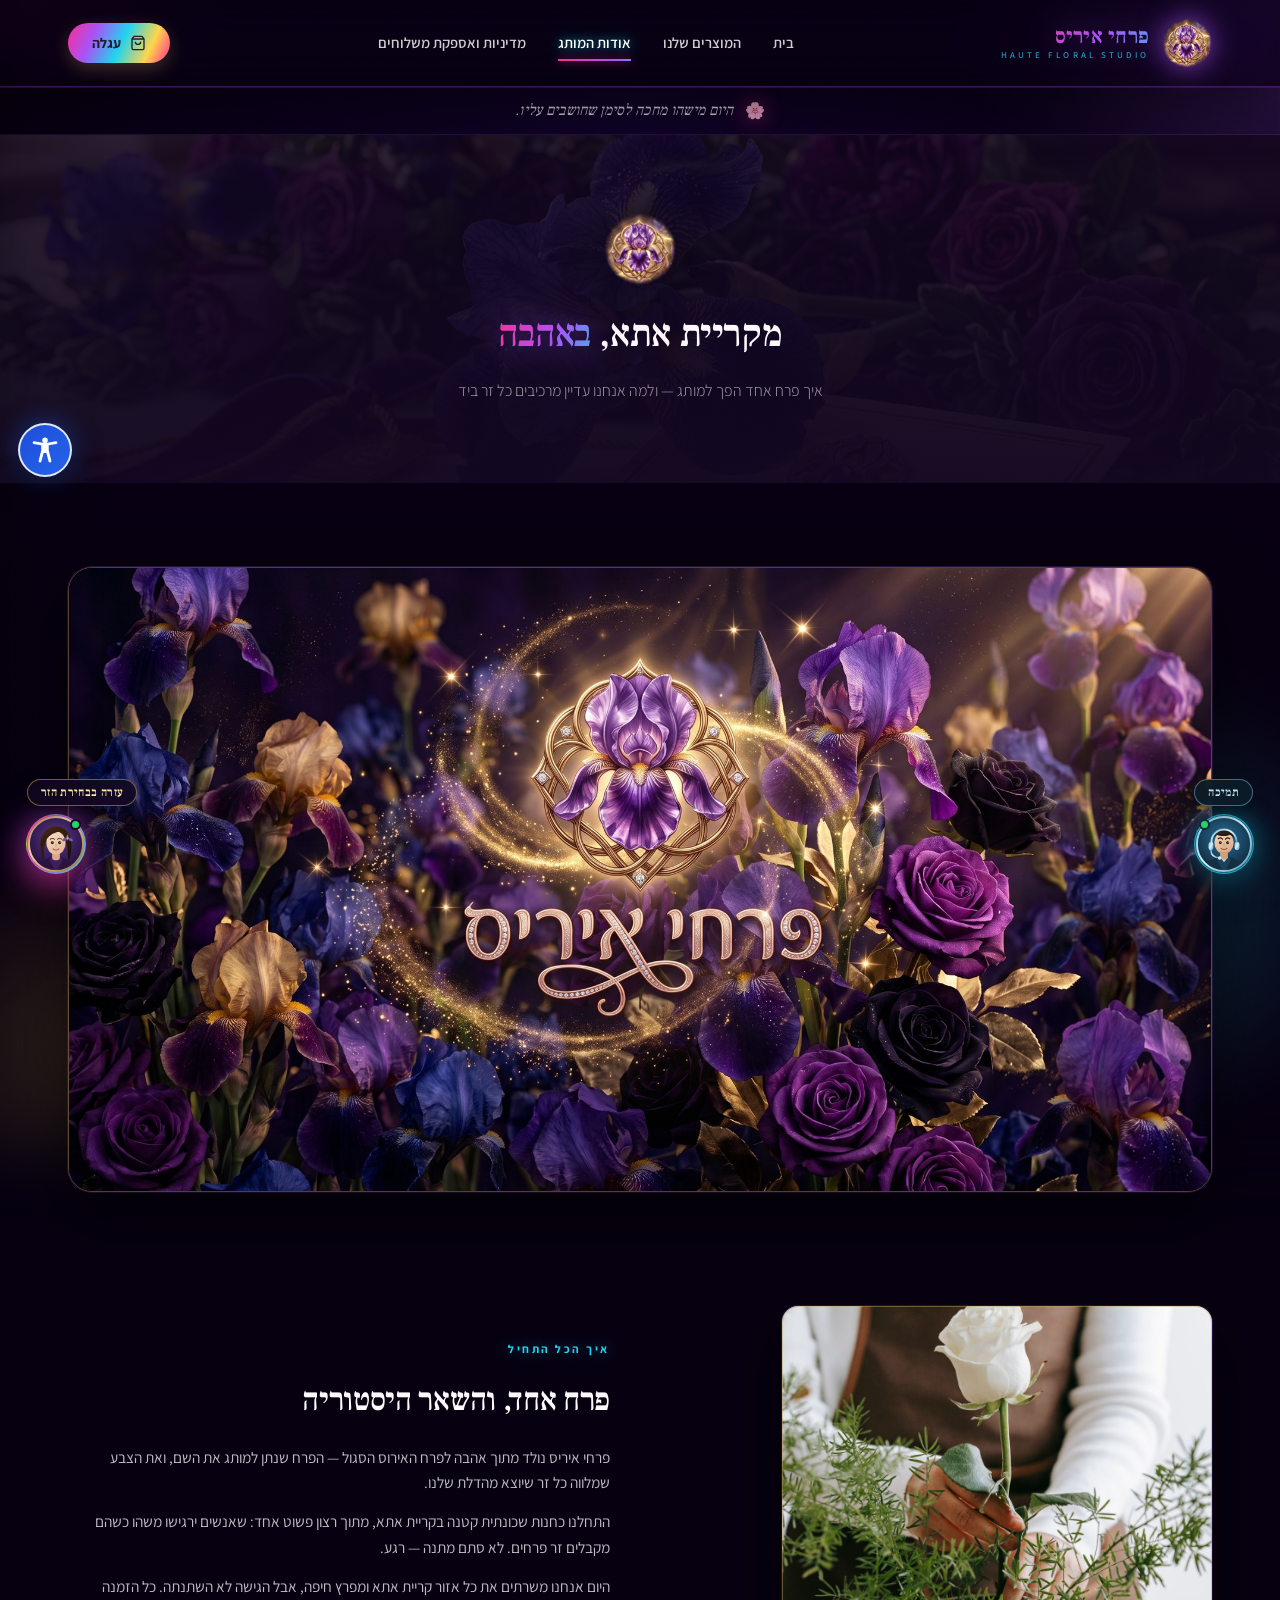
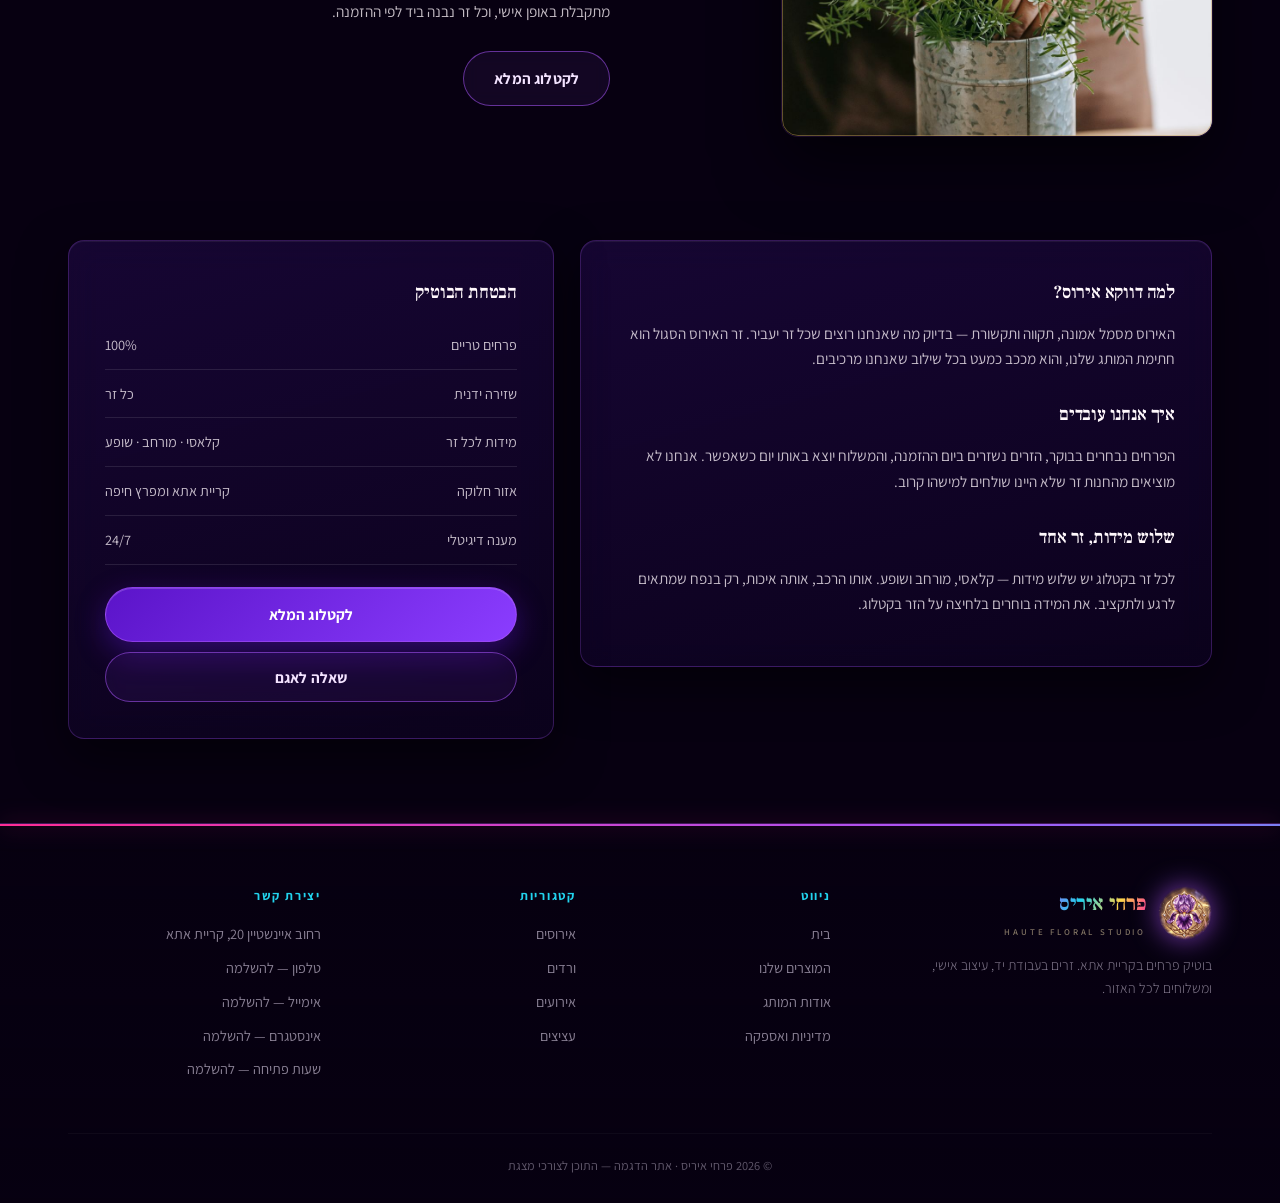
==== commit 6bec6144: "Add files via upload" ====
--- a/about.html
+++ b/about.html
@@ -30,7 +30,7 @@
 <nav class="nav">
   <div class="container">
     <a href="index.html" class="brand">
-      <img class="brand-mark" src="assets/brand/logo-mark.png" alt="פרחי איריס" />
+      <img class="brand-mark" src="assets/brand/logo-mark-96.png" width="96" height="96" alt="פרחי איריס" />
       <span class="brand-type">
         <span class="name">פרחי איריס</span>
         <span class="sub">HAUTE FLORAL STUDIO</span>
@@ -54,7 +54,7 @@
 
 <header class="page-head">
   <div class="container">
-    <img class="brand-mark" src="assets/brand/logo-mark.png" alt="" />
+    <img class="brand-mark" src="assets/brand/logo-mark-96.png" width="96" height="96" alt="" />
     <h1>מקריית אתא, <em>באהבה</em></h1>
     <p>איך פרח אחד הפך למותג — ולמה אנחנו עדיין מרכיבים כל זר ביד</p>
   </div>
@@ -118,7 +118,7 @@
     <div class="footer-grid">
       <div>
         <div class="footer-brand">
-          <img class="brand-mark" src="assets/brand/logo-mark.png" alt="" />
+          <img class="brand-mark" src="assets/brand/logo-mark-96.png" width="96" height="96" alt="" />
           <span>
             <span class="name" style="display:block">פרחי איריס</span>
             <span class="sub" style="display:block">HAUTE FLORAL STUDIO</span>
--- a/css/aurora.css
+++ b/css/aurora.css
@@ -73,6 +73,33 @@
   /* עוצמת הזוהר — ניתנת לכיבוי מפאנל הנגישות */
   --glow-strength:1;
 }
+
+/* ============================================================
+   0. תיקון גלילה — חייב לבוא לפני הכול
+   ------------------------------------------------------------
+   ב-style.css מוגדר body{overflow-x:hidden}. זה נראה תמים אבל
+   הוא הופך את ה-body לתיבת גלילה עצמאית (overflow-y מחושב
+   ל-auto), וכתוצאה מכך:
+     · html.scrollTop נשאר 0 לנצח
+     · scrollIntoView() לא עושה כלום
+     · כל קישור עוגן (#visit, #accessibility, #seasonal,
+       catalog.html#roses) פשוט לא זז — בשקט, בלי שגיאה
+
+   הפתרון: overflow-x:clip על ה-body בלבד. clip חוסם גלילה
+   אופקית בדיוק כמו hidden, אבל *לא* יוצר תיבת גלילה — ולכן
+   ה-html נשאר תיבת הגלילה של הדף והעוגנים חוזרים לעבוד.
+
+   חשוב: אסור לשים clip גם על html. ב-CSS, כש-overflow על ציר
+   אחד הוא clip, הציר השני מחושב ל-clip גם הוא — ואז ה-html
+   מפסיק לגלול בכלל והדף נתקע.
+   ============================================================ */
+body{overflow-x:clip;}
+
+/* מרווח לעוגנים, כדי שהכותרת לא תתחבא מתחת לניווט הדביק */
+:target,
+section[id],
+[id]:not(body):not(html){scroll-margin-top:110px;}
+@media(max-width:620px){[id]:not(body):not(html){scroll-margin-top:96px;}}
 
 /* ============================================================
    1. הרקע החי
@@ -529,6 +556,42 @@
 /* ============================================================
    12. חלון המוצר
    ============================================================ */
+
+/* ------------------------------------------------------------
+   תיקון קריטי: החלון לא היה ניתן לגלילה כלל בדסקטופ.
+
+   .pm-body הוא פריט גריד, ולפריט גריד יש min-height:auto —
+   כלומר הוא לא יכול להתכווץ מתחת לגובה התוכן שלו. התוצאה:
+   הגוף גדל ל-1605 פיקסלים בתוך חלון של 663, .pm{overflow:hidden}
+   חתך את השאר, ו-overflow-y:auto מעולם לא נכנס לפעולה.
+   פירוט ההרכב, הביקורות וכפתורי הקנייה היו פשוט בלתי נגישים.
+
+   min-height:0 מחזיר לפריט את היכולת להתכווץ — ואז הגלילה עובדת.
+   ------------------------------------------------------------ */
+/* min-height:0 לבדו לא הספיק: גם *שורת* הגריד גדלה לגובה התוכן,
+   כי ברירת המחדל שלה היא auto. minmax(0,1fr) כולא אותה בגובה
+   החלון, ורק אז הגוף מתחיל לגלול. */
+.pm{min-height:0;grid-template-rows:minmax(0,1fr);}
+.pm-body{min-height:0;overscroll-behavior:contain;}
+.pm-media{min-height:0;}
+@media(max-width:1080px){
+  /* בפריסה של עמודה אחת התמונה קבועה והגוף הוא זה שגולל */
+  .pm{grid-template-rows:auto minmax(0,1fr);}
+  .pm-media{min-height:250px;}
+  .pm-body{max-height:none;}
+}
+
+/* פס גלילה דק בתוך החלון, שלא ייראה כמו פס מערכת */
+.pm-body::-webkit-scrollbar{width:6px;}
+.pm-body::-webkit-scrollbar-thumb{background:rgba(168,85,247,.5);border-radius:999px;}
+
+/* רמז ויזואלי שיש עוד תוכן למטה */
+.pm-body::after{
+  content:"";position:sticky;bottom:-32px;display:block;height:34px;margin-top:-34px;
+  background:linear-gradient(to top,rgba(11,1,32,.95),transparent);
+  pointer-events:none;flex-shrink:0;
+}
+
 .pm-overlay{background:rgba(5,0,14,.82);backdrop-filter:blur(14px);-webkit-backdrop-filter:blur(14px);}
 .pm{
   background:linear-gradient(165deg,#1B0640 0%,#0B0120 100%);
@@ -807,7 +870,150 @@
 .chat-card .cc-actions button:focus-visible{outline:2px solid var(--neon-cyan);outline-offset:2px;}
 
 /* ============================================================
-   20. התאמות נייד
+   20. הסתרת הסוכנים כשחלון פתוח
+   ------------------------------------------------------------
+   אגם ומיכאל יושבים בפינות התחתונות. כשנפתחת מגירת העגלה או
+   חלון מוצר הם נופלים בדיוק על כפתור "מעבר לתשלום" ועל שורת
+   הסה"כ — כלומר מסתירים את המחיר ברגע הקריטי של הקנייה.
+   הפתרון: הם מתקפלים החוצה בזמן שהחלון פתוח וחוזרים בסגירה.
+   ============================================================ */
+.chat-launcher,
+.support-launcher,
+.a11y-fab{
+  transition:transform .32s cubic-bezier(.22,1,.36,1), opacity .24s;
+}
+
+body.overlay-open .chat-launcher,
+body.overlay-open .support-launcher{
+  opacity:0;
+  pointer-events:none;
+  transform:translateY(130%) scale(.8);
+}
+body.overlay-open .chat-launcher .agent-tip,
+body.overlay-open .support-launcher .agent-tip{opacity:0;}
+
+/* כפתור הנגישות יושב על השוליים ומכסה את המגירה — מוזז החוצה,
+   אבל נשאר זמין בתוך החלון עצמו דרך המקלדת (Alt+Shift+A) */
+body.overlay-open .a11y-fab{
+  opacity:0;
+  pointer-events:none;
+  transform:translateY(-50%) translateX(-130%);
+}
+
+/* כשהפאנל של הנגישות עצמו פתוח — הוא כן צריך להישאר */
+body.a11y-open .a11y-fab{opacity:1;pointer-events:auto;transform:translateY(-50%);}
+
+/* ============================================================
+   21. חזרה למעלה
+   ------------------------------------------------------------
+   בנייד עמוד הבית הוא מעל 10,000 פיקסלים. בלי הכפתור הזה
+   הדרך חזרה לראש העמוד היא גלילה של עשרים שניות.
+   ============================================================ */
+.to-top{
+  position:fixed;bottom:26px;inset-inline-start:50%;transform:translateX(50%) translateY(140%);
+  z-index:90;width:46px;height:46px;border-radius:50%;
+  background:rgba(20,4,48,.82);backdrop-filter:blur(12px);
+  border:1px solid rgba(168,85,247,.5);color:#E9D5FF;
+  display:flex;align-items:center;justify-content:center;
+  box-shadow:0 10px 28px rgba(0,0,0,.5), 0 0 22px rgba(168,85,247,.3);
+  opacity:0;pointer-events:none;
+  transition:opacity .28s, transform .34s cubic-bezier(.22,1,.36,1), box-shadow .25s;
+}
+.to-top.show{opacity:1;pointer-events:auto;transform:translateX(50%) translateY(0);}
+.to-top:hover{border-color:var(--neon-cyan);color:#fff;box-shadow:0 12px 32px rgba(0,0,0,.55), 0 0 30px rgba(34,211,238,.5);}
+.to-top:focus-visible{outline:3px solid var(--neon-cyan);outline-offset:4px;}
+.to-top svg{width:20px;height:20px;}
+body.overlay-open .to-top{opacity:0;pointer-events:none;}
+@media(max-width:620px){.to-top{bottom:20px;width:42px;height:42px;}}
+
+/* ============================================================
+   22. וידאו בהירו
+   ------------------------------------------------------------
+   מתנגן פעם אחת מתחת ללוגו, ואז נמוג בחזרה לרקע הקבוע.
+   הרקע הקבוע נשאר תמיד מתחתיו, כך שאם הווידאו לא נטען
+   (חיבור איטי, חוסם, פורמט לא נתמך) שום דבר לא נשבר.
+   ============================================================ */
+.hero-video{
+  position:absolute;inset:0;z-index:-2;width:100%;height:100%;
+  object-fit:cover;pointer-events:none;
+  opacity:0;transition:opacity 1.1s ease;
+}
+.hero-video.playing{opacity:1;}
+.hero-video.done{opacity:0;}
+
+/* ============================================================
+   23. חלונות הגעה בקופה
+   ============================================================ */
+.field-hint{font-size:.78rem;color:var(--text-faint);margin:-2px 0 9px;line-height:1.5;}
+.slot-grid{display:grid;grid-template-columns:repeat(auto-fit,minmax(150px,1fr));gap:9px;}
+.slot{
+  display:flex;flex-direction:column;gap:2px;text-align:center;
+  background:rgba(255,255,255,.04);border:1px solid rgba(168,85,247,.28);
+  border-radius:13px;padding:12px 10px;transition:all .2s;
+}
+.slot b{font-size:.92rem;color:#fff;font-weight:700;font-variant-numeric:tabular-nums;letter-spacing:.02em;}
+.slot small{font-size:.7rem;color:var(--text-faint);line-height:1.4;min-height:1em;}
+.slot:hover:not(.off){border-color:var(--neon-cyan);background:rgba(34,211,238,.09);transform:translateY(-2px);}
+.slot.on{
+  border-color:var(--neon-magenta);
+  background:linear-gradient(150deg,rgba(255,45,149,.18),rgba(168,85,247,.12));
+  box-shadow:0 0 22px rgba(255,45,149,.3);
+}
+.slot.on small{color:#FFD9EC;}
+.slot.off{opacity:.42;cursor:not-allowed;border-style:dashed;}
+.slot.off b{color:var(--text-faint);}
+.slot:focus-visible{outline:3px solid var(--neon-cyan);outline-offset:3px;}
+.slot-none{
+  grid-column:1/-1;font-size:.86rem;color:var(--warn);
+  background:rgba(255,92,138,.08);border:1px solid rgba(255,92,138,.3);
+  border-radius:13px;padding:14px;text-align:center;
+}
+
+/* ============================================================
+   24. המשפט היומי
+   ------------------------------------------------------------
+   יושב בין הניווט לרצועת הטיימר. שקט, נמוך, לא מתחרה בכלום —
+   אבל ראשון בדף, כך שהוא הדבר הראשון שקוראים.
+   ============================================================ */
+.daily-line{
+  position:relative;z-index:2;
+  display:flex;align-items:center;justify-content:center;gap:11px;
+  padding:11px 22px;text-align:center;
+  background:linear-gradient(90deg,rgba(7,0,17,0),rgba(20,4,48,.7),rgba(7,0,17,0));
+  border-bottom:1px solid rgba(168,85,247,.14);
+  font-family:'Frank Ruhl Libre',serif;
+  font-size:.95rem;font-style:italic;letter-spacing:.01em;
+  color:rgba(255,246,252,.78);
+}
+.daily-line .bud{
+  font-style:normal;font-size:1rem;line-height:1;flex-shrink:0;
+  filter:drop-shadow(0 0 calc(10px * var(--glow-strength)) rgba(255,45,149,.7));
+}
+.daily-line em{
+  font-style:italic;
+  background:var(--aurora);background-size:250% 100%;
+  -webkit-background-clip:text;background-clip:text;color:transparent;
+  animation:auroraSlide 10s linear infinite;
+}
+@media(max-width:620px){
+  .daily-line{font-size:.82rem;padding:9px 14px;gap:8px;}
+}
+
+/* ============================================================
+   25. מספרים — טיפוגרפיה של מוצר, לא של טקסט
+   ------------------------------------------------------------
+   מחירים, שעות וסכומים מקבלים ספרות בעלות רוחב אחיד. בלי זה
+   המחיר "קופץ" כשמחליפים גודל זר, וזה נראה זול.
+   ============================================================ */
+.price,.pm-price,.signature-price,.order-total .amount,.cart-total,
+.cutoff-clock,.rating-score .num,.slot b,.addon .amt,.aside-row .amt,
+.order-sub,.cart-fee-row,.card-rating small,.chat-card .cc-price{
+  font-variant-numeric:tabular-nums lining-nums;
+  font-feature-settings:"tnum" 1,"lnum" 1;
+}
+
+/* ============================================================
+   26. התאמות נייד
    ============================================================ */
 @media(max-width:980px){
   .hero h1{font-size:2.9rem;}
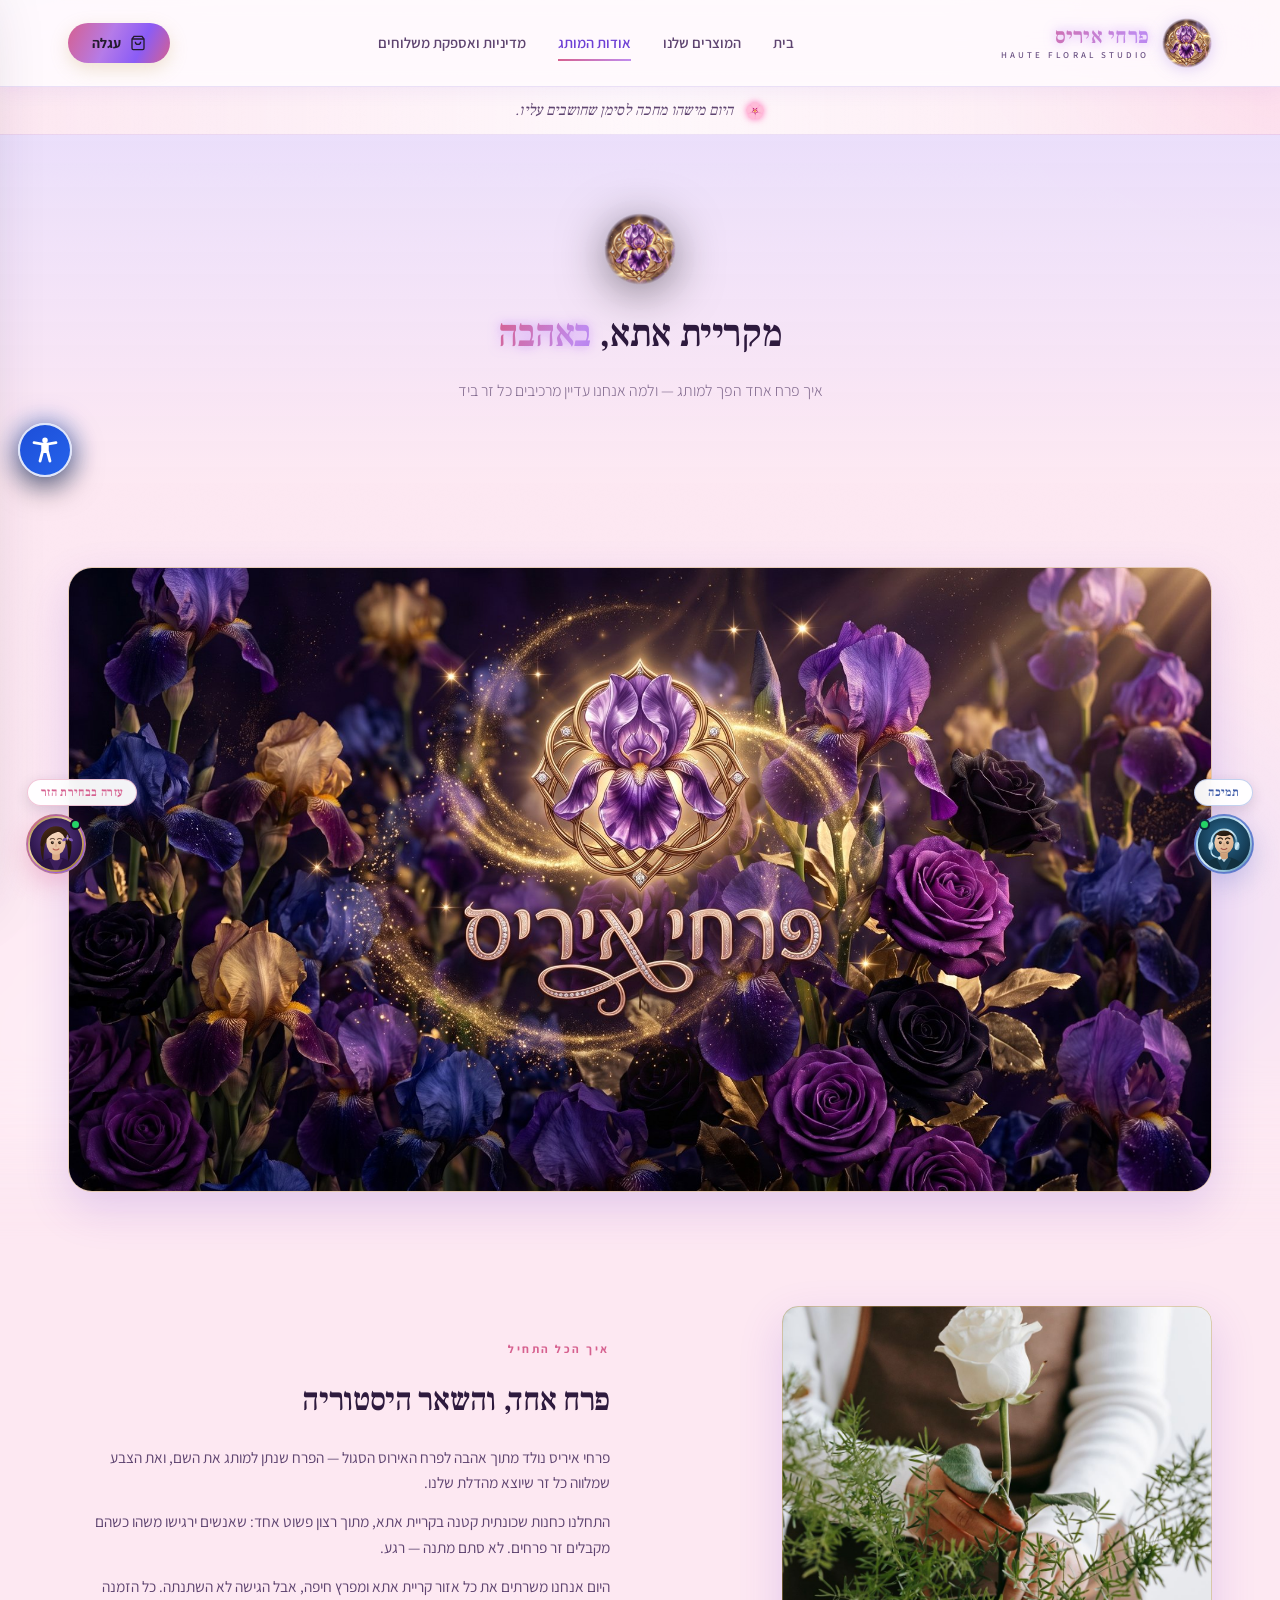
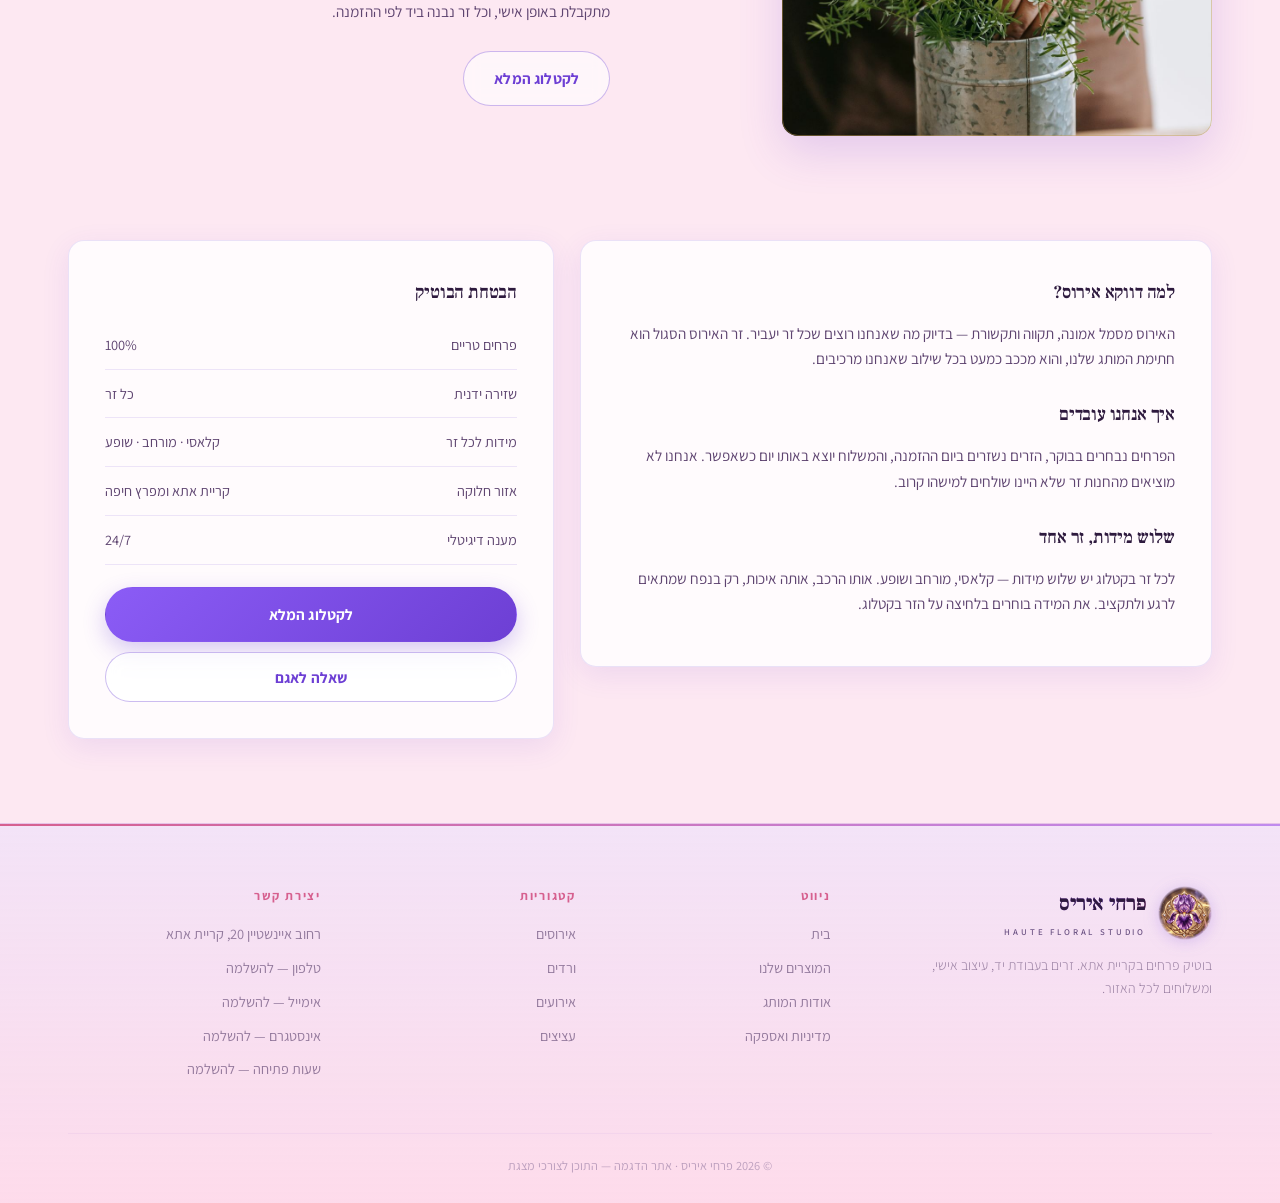
==== commit 61848503: "Add files via upload" ====
--- a/about.html
+++ b/about.html
@@ -23,6 +23,7 @@
 <link href="https://fonts.googleapis.com/css2?family=Frank+Ruhl+Libre:wght@400;500;600;700&family=Assistant:wght@300;400;500;600;700&display=swap" rel="stylesheet">
 <link rel="stylesheet" href="css/style.css" />
 <link rel="stylesheet" href="css/aurora.css" />
+<link rel="stylesheet" href="css/blossom.css" />
 <link rel="stylesheet" href="css/a11y.css" />
 </head>
 <body>
--- a/css/blossom.css
+++ b/css/blossom.css
@@ -0,0 +1,501 @@
+/* ============================================================
+   פרחי איריס — ערכת "BLOSSOM"
+   ------------------------------------------------------------
+   ורוד בהיר + סגול לילך. נטענת אחרי aurora.css ודורסת אותה.
+
+   זה לא רק החלפת צבעים — זה היפוך פולריות. האתר נבנה כהה עם
+   טקסט בהיר, וכאן הוא הופך לבהיר עם טקסט כהה. לכן הקובץ הזה
+   חייב לדרוס לא רק את הרקעים אלא גם כל טקסט, גבול וצל.
+
+   להסרה: מוחקים שורה אחת מכל עמוד HTML והאתר חוזר לכהה.
+   ============================================================ */
+
+:root{
+  /* ---------- הבסיס הבהיר ---------- */
+  --blush:#FDE8F2;          /* ורוד בהיר — הרקע הראשי */
+  --blush-deep:#F9D6E6;
+  --lilac:#E9DEFC;          /* סגול לילך */
+  --lilac-deep:#D9C7F7;
+  --cream:#FFF7FB;
+  --paper:#FFFFFF;
+
+  /* ---------- טקסט: כהה על בהיר ---------- */
+  --plum:#2E1A3E;           /* טקסט ראשי */
+  --ink:#2E1A3E;
+  --text-cream:#2E1A3E;
+  --text-dim:#5E4470;
+  --text-faint:#6E5585;  /* כהה מספיק כדי לעבור WCAG AA גם בטקסט קטן */
+  --muted:#6B5478;
+
+  /* ---------- מבטאים ---------- */
+  --rose:#D6608F;           /* ורוד עז — פעולות ראשיות */
+  --rose-soft:#F0A8C6;
+  --violet:#8B5CF6;         /* סגול — קישורים ואינטראקציה */
+  --violet-deep:#6D3FD4;
+  --gold:#C9973F;
+  --gold-soft:#A87C2E;
+  --gold-deep:#8A6420;
+
+  /* ---------- התאמות לשמות הישנים ---------- */
+  --iris-ink:#FDE8F2;
+  --iris-night:#F6E4F4;
+  --iris-deep:#6D3FD4;
+  --iris-mid:#8B5CF6;
+  --iris-soft:#F3EAFC;
+  --neon-violet:#8B5CF6;
+  --neon-magenta:#D6608F;
+  --neon-cyan:#5B8FD6;
+  --neon-lime:#7CB342;
+
+  /* ---------- קווים וזכוכית ---------- */
+  --line:rgba(109,63,212,.16);
+  --input-line:rgba(109,63,212,.26);
+  --glass:rgba(255,255,255,.72);
+  --glass-soft:rgba(255,255,255,.55);
+  --glass-line:rgba(109,63,212,.18);
+  --glass-line-soft:rgba(46,26,62,.1);
+
+  /* ---------- סטטוסים ---------- */
+  --ok:#2E8B57;
+  --warn:#C2185B;
+
+  /* ---------- מעברי צבע ---------- */
+  --gold-grad:linear-gradient(115deg,#D6608F 0%,#B57BE8 40%,#8B5CF6 70%,#D6608F 100%);
+  --aurora:linear-gradient(115deg,#D6608F,#C08BEE,#8B5CF6,#F0A8C6);
+  --aurora-soft:linear-gradient(115deg,rgba(214,96,143,.6),rgba(139,92,246,.6));
+
+  /* ---------- צללים רכים במקום זוהר ---------- */
+  --glow-violet:0 6px 20px rgba(109,63,212,.16);
+  --glow-magenta:0 6px 20px rgba(214,96,143,.18);
+  --shadow-soft:0 6px 22px rgba(109,63,212,.12);
+  --shadow-lift:0 16px 44px rgba(109,63,212,.18);
+  --glow-strength:.35;   /* הזוהר מתעמעם — על רקע בהיר הוא מלכלך */
+}
+
+/* ============================================================
+   1. הרקע
+   ============================================================ */
+body{
+  background:var(--blush);
+  color:var(--plum);
+}
+
+/* כתמי האור — עדינים, בגווני ורוד ולילך */
+body::before{
+  background:
+    radial-gradient(38vmax 30vmax at 12% 8%, rgba(233,222,252,.9), transparent 62%),
+    radial-gradient(42vmax 34vmax at 88% 18%, rgba(253,214,232,.85), transparent 64%),
+    radial-gradient(36vmax 30vmax at 76% 82%, rgba(226,214,250,.7), transparent 62%),
+    radial-gradient(30vmax 26vmax at 20% 92%, rgba(255,240,247,.9), transparent 62%),
+    var(--blush);
+  filter:blur(40px);
+}
+body::after{opacity:.22;mix-blend-mode:multiply;}
+
+.scroll-progress{box-shadow:0 1px 6px rgba(214,96,143,.4);}
+::-webkit-scrollbar-track{background:rgba(109,63,212,.06);}
+::-webkit-scrollbar-thumb{background:linear-gradient(180deg,var(--rose),var(--violet));}
+::selection{background:rgba(214,96,143,.25);color:var(--plum);}
+
+/* ============================================================
+   2. טיפוגרפיה
+   ============================================================ */
+h1,h2,h3,h4,h5{color:var(--plum);}
+.section-head h2{text-shadow:none;color:var(--plum);}
+.section-head p{color:var(--text-dim);}
+.section-head .kicker,.story-text .kicker{color:var(--rose);text-shadow:none;}
+.hero h1{text-shadow:none;color:var(--plum);}
+.hero p.lede{color:var(--text-dim);text-shadow:none;}
+
+/* ============================================================
+   3. ניווט
+   ============================================================ */
+.nav{
+  background:rgba(255,255,255,.78);
+  border-bottom:1px solid rgba(109,63,212,.14);
+  box-shadow:0 2px 20px rgba(109,63,212,.08);
+}
+.nav-links a{color:var(--text-dim);}
+.nav-links a:hover,.nav-links a.active{color:var(--violet-deep);text-shadow:none;}
+.nav-links a::after{box-shadow:none;}
+.brand-mark{filter:drop-shadow(0 2px 8px rgba(109,63,212,.25));}
+.brand-type .sub{color:var(--text-faint);}
+.nav-toggle{color:var(--violet-deep);}
+.cart-badge{background:var(--rose);color:#fff;border-color:#fff;}
+
+/* ============================================================
+   4. כפתורים
+   ============================================================ */
+.btn::after{background:linear-gradient(100deg,transparent 30%,rgba(255,255,255,.45) 50%,transparent 70%);}
+.btn-gold{
+  background:linear-gradient(115deg,#D6608F,#B57BE8,#8B5CF6);
+  background-size:200% 100%;color:#fff;
+  box-shadow:0 8px 22px rgba(214,96,143,.3);
+}
+.btn-gold:hover{box-shadow:0 14px 32px rgba(214,96,143,.38);filter:brightness(1.05);}
+.btn-deep{
+  background:linear-gradient(135deg,#8B5CF6,#6D3FD4);color:#fff;
+  border-color:transparent;box-shadow:0 8px 22px rgba(109,63,212,.28);
+}
+.btn-deep:hover{background:linear-gradient(135deg,#9B72F8,#7B4FE0);box-shadow:0 14px 32px rgba(109,63,212,.35);}
+.btn-ghost,.btn-outline{
+  border-color:rgba(109,63,212,.35);color:var(--violet-deep);
+  background:rgba(255,255,255,.6);
+}
+.btn-ghost:hover,.btn-outline:hover{
+  border-color:var(--violet);background:rgba(139,92,246,.1);
+  color:var(--violet-deep);box-shadow:none;
+}
+
+/* ============================================================
+   5. הירו — צעיף בהיר על התמונה
+   ============================================================ */
+.hero{color:var(--plum);}
+.hero::before{
+  background:
+    linear-gradient(to top,rgba(253,232,242,.97) 2%,rgba(253,232,242,.86) 40%,rgba(233,222,252,.8) 100%),
+    radial-gradient(ellipse 70% 60% at 50% 50%,rgba(255,255,255,.65),transparent 72%);
+}
+.hero-bg{opacity:.5;}
+.hero-eyebrow{
+  border-color:rgba(214,96,143,.45);background:rgba(255,255,255,.75);
+  color:var(--rose);box-shadow:0 4px 14px rgba(214,96,143,.14);
+}
+.hero-mark{animation:none;filter:drop-shadow(0 8px 24px rgba(109,63,212,.25));}
+.hero-tag{
+  border-color:rgba(109,63,212,.2);background:rgba(255,255,255,.72);
+  color:var(--text-dim);
+}
+.hero-tag strong{color:var(--violet-deep);text-shadow:none;}
+.hero-tag span{opacity:1;color:var(--text-faint);}
+.hero-directions{color:var(--violet-deep);border-bottom-color:rgba(109,63,212,.3);}
+.hero-directions:hover{color:var(--rose);border-color:var(--rose);}
+.hero-tags{border-top-color:rgba(109,63,212,.14);}
+
+/* ============================================================
+   6. קצב הקטעים
+   ============================================================ */
+.band-deep{
+  background:linear-gradient(180deg,rgba(233,222,252,.7),rgba(253,232,242,.5));
+  border-block-color:rgba(109,63,212,.12);
+}
+.band-glow{
+  background:
+    radial-gradient(ellipse 80% 60% at 50% 0%,rgba(255,255,255,.75),transparent 70%),
+    linear-gradient(180deg,rgba(255,247,251,.8),transparent);
+}
+.band-deep::before,.band-glow::before{
+  background:linear-gradient(90deg,transparent,rgba(214,96,143,.3),rgba(139,92,246,.3),transparent);
+}
+
+/* ============================================================
+   7. כרטיסים
+   ============================================================ */
+.cat-card,.product-card,.panel,.help-card,.visit-card,.rating-wrap,
+.signature-card,.greeting-card,.checkout-main,.checkout-aside,.catalog-tools{
+  background:rgba(255,255,255,.82);
+  border:1px solid rgba(109,63,212,.14);
+  box-shadow:0 8px 28px rgba(109,63,212,.1);
+  backdrop-filter:blur(10px);
+}
+.product-card:hover,.cat-card:hover{
+  box-shadow:0 20px 44px rgba(109,63,212,.18);
+  border-color:rgba(214,96,143,.3);
+}
+.product-body h4,.cat-card h4{color:var(--plum);}
+.product-body p{color:var(--text-dim);}
+.product-foot{border-top-color:rgba(109,63,212,.12);}
+.price{color:var(--violet-deep);text-shadow:none;}
+.price small,.price s{color:var(--text-faint);}
+.add-btn{border-color:rgba(214,96,143,.4);color:var(--rose);background:rgba(214,96,143,.06);}
+.add-btn:hover{background:var(--rose);color:#fff;border-color:var(--rose);box-shadow:none;}
+.quick-view{
+  background:rgba(255,255,255,.92);border-color:rgba(109,63,212,.25);
+  color:var(--violet-deep);box-shadow:0 4px 14px rgba(109,63,212,.15);
+}
+.badge-stack .badge{
+  background:rgba(255,255,255,.92);border-color:rgba(109,63,212,.2);color:var(--violet-deep);
+}
+.badge-stack .badge.bestseller{
+  background:linear-gradient(115deg,#D6608F,#8B5CF6);color:#fff;box-shadow:none;
+}
+.cat-card.featured::after{background:linear-gradient(115deg,#D6608F,#8B5CF6);color:#fff;box-shadow:none;}
+.card-rating .stars svg{fill:var(--gold);filter:none;}
+.card-rating .stars svg.empty{fill:rgba(46,26,62,.15);}
+.card-rating small{color:var(--text-faint);}
+.hero-card-flag{background:rgba(214,96,143,.1);border-color:rgba(214,96,143,.35);color:var(--rose);box-shadow:none;}
+.hero-card-why{color:var(--violet-deep);border-top-color:rgba(139,92,246,.22);}
+.cat-filters button{border-color:rgba(109,63,212,.2);color:var(--text-dim);background:rgba(255,255,255,.6);}
+.cat-filters button:hover{border-color:var(--violet);color:var(--violet-deep);box-shadow:none;}
+.cat-filters button.active{background:linear-gradient(115deg,#D6608F,#8B5CF6);color:#fff;box-shadow:none;}
+
+/* ============================================================
+   8. רצועות ומידע
+   ============================================================ */
+.daily-line{
+  background:linear-gradient(90deg,transparent,rgba(255,255,255,.7),transparent);
+  border-bottom-color:rgba(109,63,212,.12);color:var(--text-dim);
+}
+.daily-line em{background:var(--aurora);-webkit-background-clip:text;background-clip:text;color:transparent;}
+.cutoff-bar{
+  background:linear-gradient(90deg,rgba(253,214,232,.7),rgba(233,222,252,.7));
+  border-block-color:rgba(109,63,212,.16);color:var(--plum);
+}
+.cutoff-bar a{color:var(--violet-deep);}
+.cutoff-clock{background:var(--aurora);-webkit-background-clip:text;background-clip:text;color:transparent;}
+.delivery-strip{
+  background:linear-gradient(90deg,rgba(255,255,255,.7),rgba(233,222,252,.6));
+  border-block-color:rgba(109,63,212,.16);
+}
+.delivery-strip .dc-label,.dc-label{color:var(--plum);}
+.delivery-strip .dc-label small{color:var(--text-faint);}
+.delivery-form input{color:var(--plum);border-bottom-color:rgba(109,63,212,.3);}
+.delivery-form input::placeholder{color:var(--text-faint);}
+.delivery-form button{background:linear-gradient(115deg,#D6608F,#8B5CF6);color:#fff;}
+.ship-note{background:rgba(139,92,246,.07);border-color:rgba(139,92,246,.22);color:var(--text-dim);}
+.ship-note strong{color:var(--violet-deep);}
+.ship-free{color:var(--ok);}
+.result-count{color:var(--text-dim);}
+.result-count b{color:var(--violet-deep);}
+.tool-field label{color:var(--rose);}
+.search-box input,.tool-field select{
+  background:rgba(255,255,255,.85);border-color:rgba(109,63,212,.22);color:var(--plum);
+}
+.search-box input::placeholder{color:var(--text-faint);}
+.search-box input:focus,.tool-field select:focus{
+  border-color:var(--violet);box-shadow:0 0 0 3px rgba(139,92,246,.15);
+}
+.tool-field select option{background:#fff;color:var(--plum);}
+.no-results{color:var(--text-dim);}
+.no-results strong{color:var(--plum);}
+
+/* ============================================================
+   9. חלון המוצר
+   ============================================================ */
+.pm-overlay{background:rgba(46,26,62,.4);}
+.pm{
+  background:linear-gradient(170deg,#FFFFFF 0%,#FDF3F8 100%);
+  border-color:rgba(109,63,212,.2);
+  box-shadow:0 30px 80px rgba(46,26,62,.28);
+}
+.pm-body::after{background:linear-gradient(to top,rgba(253,243,248,.96),transparent);}
+.pm-media::after{border-inline-end-color:rgba(109,63,212,.14);background:none;}
+.pm-price{color:var(--violet-deep);text-shadow:none;}
+.pm-price-note,.size-note,.size-label{color:var(--text-faint);}
+.pm-botanical{color:var(--text-dim);}
+.pm-tag{color:var(--rose);border-color:rgba(214,96,143,.4);background:rgba(214,96,143,.07);}
+.pm-size-flag{background:rgba(255,255,255,.92);border-color:rgba(109,63,212,.22);color:var(--violet-deep);}
+.pm-price-row{border-color:rgba(109,63,212,.12);}
+.size-opt{background:rgba(255,255,255,.8);border-color:rgba(109,63,212,.18);}
+.size-opt .s-name{color:var(--plum);}
+.size-opt .s-stems,.size-opt .s-price{color:var(--text-dim);}
+.size-opt:hover{border-color:var(--violet);background:rgba(139,92,246,.07);box-shadow:none;}
+.size-opt.active{
+  background:linear-gradient(150deg,rgba(214,96,143,.12),rgba(139,92,246,.1));
+  border-color:var(--rose);box-shadow:0 4px 14px rgba(214,96,143,.18);
+}
+.size-opt.active .s-price{color:var(--rose);}
+.comp-card{background:rgba(253,232,242,.5);border-color:rgba(109,63,212,.14);}
+.comp-head>span:first-child{color:var(--text-faint);}
+.comp-total{color:var(--violet-deep);}
+.comp-list li{border-bottom-color:rgba(109,63,212,.1);}
+.comp-list .c-name{color:var(--text-dim);}
+.comp-list .c-qty{background:rgba(139,92,246,.14);color:var(--violet-deep);}
+.pm-tabs{border-bottom-color:rgba(109,63,212,.14);}
+.pm-tab{color:var(--text-faint);}
+.pm-tab:hover{color:var(--plum);}
+.pm-tab.active{color:var(--violet-deep);border-bottom-color:var(--rose);text-shadow:none;}
+.pm-panel{color:var(--text-dim);}
+.pm-close{background:rgba(214,96,143,.12);border-color:rgba(214,96,143,.3);color:var(--rose);}
+.pm-close:hover{background:var(--rose);color:#fff;box-shadow:none;}
+.pm-share-btn{border-color:rgba(109,63,212,.25);color:var(--violet-deep);background:rgba(255,255,255,.7);}
+.pm-share-btn:hover{border-color:var(--violet);background:rgba(139,92,246,.1);box-shadow:none;}
+.pm-share-btn.wa{border-color:rgba(37,211,102,.4);color:#1B8B45;background:rgba(37,211,102,.08);}
+.season-note{background:rgba(124,179,66,.08);border-color:rgba(124,179,66,.28);color:var(--text-dim);}
+.season-note strong{color:#3F6B18;}
+.pm-reviews{border-top-color:rgba(109,63,212,.14);}
+.pm-reviews h5{color:var(--rose);}
+.pm-reviews h5 .avg{color:var(--violet-deep);}
+.mini-review{background:rgba(253,232,242,.5);border-color:rgba(109,63,212,.12);}
+.mini-review p{color:var(--text-dim);}
+.mini-review .by{color:var(--violet-deep);}
+.mini-review .by span{color:var(--text-faint);}
+
+/* ============================================================
+   10. עגלה, קופה, צ'אט
+   ============================================================ */
+.overlay{background:rgba(46,26,62,.35);}
+.cart-drawer{
+  background:linear-gradient(180deg,#FFFFFF 0%,#FDF3F8 100%);
+  border-inline-end-color:rgba(109,63,212,.16);
+  box-shadow:-20px 0 60px rgba(46,26,62,.18);
+}
+.cart-head h3,.cart-total{color:var(--plum);}
+.cart-close{color:var(--text-faint);}
+.cart-row{border-bottom-color:rgba(109,63,212,.1);}
+.cart-row .thumb{border-color:rgba(109,63,212,.14);}
+.cart-row .info h5{color:var(--plum);}
+.cart-row .qty button{border-color:rgba(109,63,212,.2);color:var(--plum);}
+.cart-row .price{color:var(--violet-deep);}
+.cart-foot,.cart-head{border-color:rgba(109,63,212,.12);}
+.cart-fee-row{color:var(--text-dim);}
+.cart-empty{color:var(--text-faint);}
+.cart-progress .track{background:rgba(109,63,212,.1);}
+.cart-progress .fill{background:linear-gradient(90deg,#D6608F,#8B5CF6);box-shadow:none;}
+.cart-progress .label{color:var(--text-faint);}
+.cart-progress .label b{color:var(--violet-deep);}
+
+.field label{color:var(--text-dim);}
+.field input,.field textarea{background:rgba(255,255,255,.85);border-color:rgba(109,63,212,.22);color:var(--plum);}
+.field input::placeholder,.field textarea::placeholder{color:var(--text-faint);}
+.field input:focus,.field textarea:focus{border-color:var(--violet);box-shadow:0 0 0 3px rgba(139,92,246,.15);}
+.field-hint{color:var(--text-faint);}
+.greeting-card textarea{color:var(--violet-deep);}
+.tone-btn{border-color:rgba(109,63,212,.2);color:var(--text-dim);}
+.tone-btn:hover{border-color:var(--violet);background:rgba(139,92,246,.08);color:var(--violet-deep);}
+.tone-btn.active{background:linear-gradient(115deg,#D6608F,#8B5CF6);color:#fff;}
+.demo-flag{background:rgba(201,151,63,.1);color:#8A6420;border-color:rgba(201,151,63,.35);}
+.checkout-progress .circle{border-color:rgba(109,63,212,.2);color:var(--text-faint);}
+.checkout-progress .label{color:var(--text-faint);}
+.checkout-progress .line{background:rgba(109,63,212,.14);}
+.checkout-progress .step.active .circle{background:linear-gradient(115deg,#D6608F,#8B5CF6);color:#fff;box-shadow:none;}
+.checkout-progress .step.active .label{color:var(--rose);}
+.checkout-progress .step.done .circle{background:rgba(46,139,87,.12);border-color:var(--ok);color:var(--ok);}
+.order-total .amount{background:var(--aurora);-webkit-background-clip:text;background-clip:text;color:transparent;}
+.order-sub,.aside-note{color:var(--text-dim);}
+.aside-row .meta h6{color:var(--plum);}
+.aside-row .amt{color:var(--violet-deep);}
+.coupon-row input{background:rgba(255,255,255,.85);border-color:rgba(109,63,212,.22);color:var(--plum);}
+.coupon-row button{background:linear-gradient(115deg,#D6608F,#8B5CF6);color:#fff;}
+.slot{background:rgba(255,255,255,.8);border-color:rgba(109,63,212,.18);}
+.slot b{color:var(--plum);}
+.slot small{color:var(--text-faint);}
+.slot:hover:not(.off){border-color:var(--violet);background:rgba(139,92,246,.07);}
+.slot.on{background:linear-gradient(150deg,rgba(214,96,143,.14),rgba(139,92,246,.1));border-color:var(--rose);box-shadow:none;}
+.slot.on small{color:var(--rose);}
+.addon{background:rgba(255,255,255,.8);border-color:rgba(109,63,212,.18);}
+.addon .txt b{color:var(--plum);}
+.addon .txt small{color:var(--text-faint);}
+.addon .amt{color:var(--violet-deep);}
+.addon:hover{border-color:var(--violet);background:rgba(139,92,246,.07);}
+.addon.on{background:linear-gradient(150deg,rgba(214,96,143,.14),rgba(139,92,246,.1));border-color:var(--rose);box-shadow:none;}
+.addon .tick{border-color:rgba(109,63,212,.25);}
+.addon.on .tick{background:var(--rose);border-color:var(--rose);box-shadow:none;}
+.switch-row{background:rgba(255,255,255,.8);border-color:rgba(109,63,212,.18);}
+.switch-row .txt b{color:var(--plum);}
+.switch-row .txt small{color:var(--text-faint);}
+.switch{background:rgba(109,63,212,.18);border-color:rgba(109,63,212,.2);}
+.switch[aria-checked="true"]{background:linear-gradient(115deg,#D6608F,#8B5CF6);box-shadow:none;}
+.success-screen{background:rgba(255,255,255,.88);border-color:rgba(109,63,212,.18);}
+.success-screen p{color:var(--text-dim);}
+.success-screen .order-no{color:var(--violet-deep);}
+.success-note{color:var(--text-faint);border-top-color:rgba(109,63,212,.12);}
+.success-note strong{color:var(--violet-deep);}
+
+/* צ'אט */
+.chat-panel,.support-panel{
+  background:linear-gradient(180deg,#FFFFFF 0%,#FDF3F8 100%);
+  border-color:rgba(109,63,212,.18);
+  box-shadow:0 24px 60px rgba(46,26,62,.2);
+}
+.chat-head{background:linear-gradient(135deg,#D6608F,#8B5CF6);}
+.support-panel .chat-head{background:linear-gradient(135deg,#6D8FD6,#5B6FC6);}
+.chat-head h4,.chat-head span{color:#fff;}
+.msg.bot{background:rgba(253,232,242,.75);border-color:rgba(109,63,212,.14);color:var(--plum);}
+.msg.user{background:linear-gradient(135deg,#8B5CF6,#6D3FD4);color:#fff;}
+.chat-input-row{background:rgba(255,255,255,.8);border-top-color:rgba(109,63,212,.12);}
+.chat-input-row input{background:#fff;border-color:rgba(109,63,212,.2);color:var(--plum);}
+.chat-input-row input::placeholder{color:var(--text-faint);}
+.chat-menu button,.chat-chips button{
+  background:rgba(255,255,255,.9);border-color:rgba(109,63,212,.2);color:var(--violet-deep);
+}
+.chat-menu button:hover,.chat-chips button:hover{background:rgba(139,92,246,.1);border-color:var(--violet);}
+.chat-card{background:rgba(255,255,255,.9);border-color:rgba(109,63,212,.16);}
+.chat-card:hover{border-color:var(--violet);box-shadow:0 4px 14px rgba(109,63,212,.14);}
+.chat-card .cc-info b{color:var(--plum);}
+.chat-card .cc-info small{color:var(--text-faint);}
+.chat-card .cc-price{color:var(--violet-deep);}
+.chat-card .cc-actions button{background:linear-gradient(115deg,#D6608F,#8B5CF6);color:#fff;}
+.chat-card .cc-actions button.alt{background:transparent;border-color:rgba(109,63,212,.3);color:var(--violet-deep);}
+.chat-cards .cards-note{color:var(--text-faint);}
+.chat-launcher{background:linear-gradient(135deg,#D6608F,#8B5CF6);box-shadow:0 10px 26px rgba(214,96,143,.3);}
+.support-launcher{background:linear-gradient(140deg,#6D8FD6,#5B6FC6);border-color:rgba(109,143,214,.4);box-shadow:0 10px 26px rgba(91,111,198,.28);}
+.agent-tip{background:rgba(255,255,255,.95);box-shadow:0 4px 14px rgba(46,26,62,.15);}
+.chat-launcher .agent-tip{color:var(--rose);border-color:rgba(214,96,143,.35);}
+.support-launcher .agent-tip{color:#3E5BA8;border-color:rgba(109,143,214,.4);background:rgba(255,255,255,.95);}
+
+/* ============================================================
+   11. עזרה, דירוגים, ביקור, פוטר
+   ============================================================ */
+.help-card h4{color:var(--plum);}
+.help-card .role{color:var(--text-faint);}
+.help-card p,.help-card ul{color:var(--text-dim);}
+.help-card li::before{background:var(--rose);box-shadow:none;}
+.help-card.support h4{color:#3E5BA8;}
+.help-card.support li::before{background:#5B8FD6;}
+.rating-score .num{background:var(--aurora);-webkit-background-clip:text;background-clip:text;color:transparent;}
+.rating-score .meta,.rate-me span{color:var(--text-dim);}
+.stars svg{fill:var(--gold);filter:none;}
+.stars svg.empty{fill:rgba(46,26,62,.15);}
+.rate-stars svg{fill:rgba(46,26,62,.18);}
+.rate-stars button:hover svg,.rate-stars button.lit svg{fill:var(--rose);filter:none;}
+.rate-thanks{color:var(--ok);}
+.rating-top{border-bottom-color:rgba(109,63,212,.12);}
+.review{background:rgba(253,232,242,.5);border-color:rgba(109,63,212,.12);}
+.review p{color:var(--text-dim);}
+.review .by{color:var(--violet-deep);}
+.review .by small{color:var(--text-faint);}
+.visit-card h3{color:var(--plum);}
+.visit-card p{color:var(--text-dim);}
+.visit-card .addr{background:var(--aurora);-webkit-background-clip:text;background-clip:text;color:transparent;}
+.contact-row{color:var(--text-dim);border-bottom-color:rgba(109,63,212,.1);}
+.contact-row .ico{background:rgba(139,92,246,.1);border-color:rgba(139,92,246,.2);}
+.contact-row a{color:var(--violet-deep);}
+.visit-map{border-color:rgba(109,63,212,.16);}
+.visit-map iframe{filter:none;}
+
+footer{
+  background:linear-gradient(180deg,rgba(233,222,252,.5),rgba(253,214,232,.7));
+  border-top-color:rgba(109,63,212,.16);
+}
+footer::before{box-shadow:none;}
+footer p,footer li,footer a{color:var(--text-dim);}
+footer h5{color:var(--rose);}
+footer a:hover{color:var(--violet-deep);}
+.footer-bottom{color:var(--text-faint);border-top-color:rgba(109,63,212,.12);}
+.footer-brand .name{color:var(--plum);}
+.footer-brand .sub{color:var(--text-faint);}
+
+.page-head{color:var(--plum);}
+.page-head::before,.page-head::after{
+  background:linear-gradient(to top,rgba(253,232,242,.95),rgba(233,222,252,.85));
+}
+.page-head p{color:var(--text-dim);}
+.panel h3{color:var(--plum);}
+.panel p{color:var(--text-dim);}
+.order-line{color:var(--text-dim);border-bottom-color:rgba(109,63,212,.12);}
+.story-text p{color:var(--text-dim);}
+.a11y-statement li{color:var(--text-dim);}
+.a11y-statement h3{color:var(--plum);}
+
+/* ============================================================
+   12. כפתורים צפים
+   ============================================================ */
+.to-top{
+  background:rgba(255,255,255,.9);border-color:rgba(109,63,212,.25);
+  color:var(--violet-deep);box-shadow:0 8px 22px rgba(46,26,62,.15);
+}
+.to-top:hover{border-color:var(--violet);color:var(--rose);box-shadow:0 10px 26px rgba(46,26,62,.2);}
+.skip-link{background:linear-gradient(115deg,#D6608F,#8B5CF6);color:#fff;}
+
+/* מיקוד — סגול כהה במקום טורקיז זוהר */
+a:focus-visible,button:focus-visible,input:focus-visible,select:focus-visible,
+textarea:focus-visible,[tabindex]:focus-visible{outline-color:var(--violet-deep);}
+.product-card:focus-visible{outline-color:var(--violet-deep);}
+
+/* ============================================================
+   13. נייד
+   ============================================================ */
+@media(max-width:620px){
+  body::before{filter:blur(30px);}
+}
